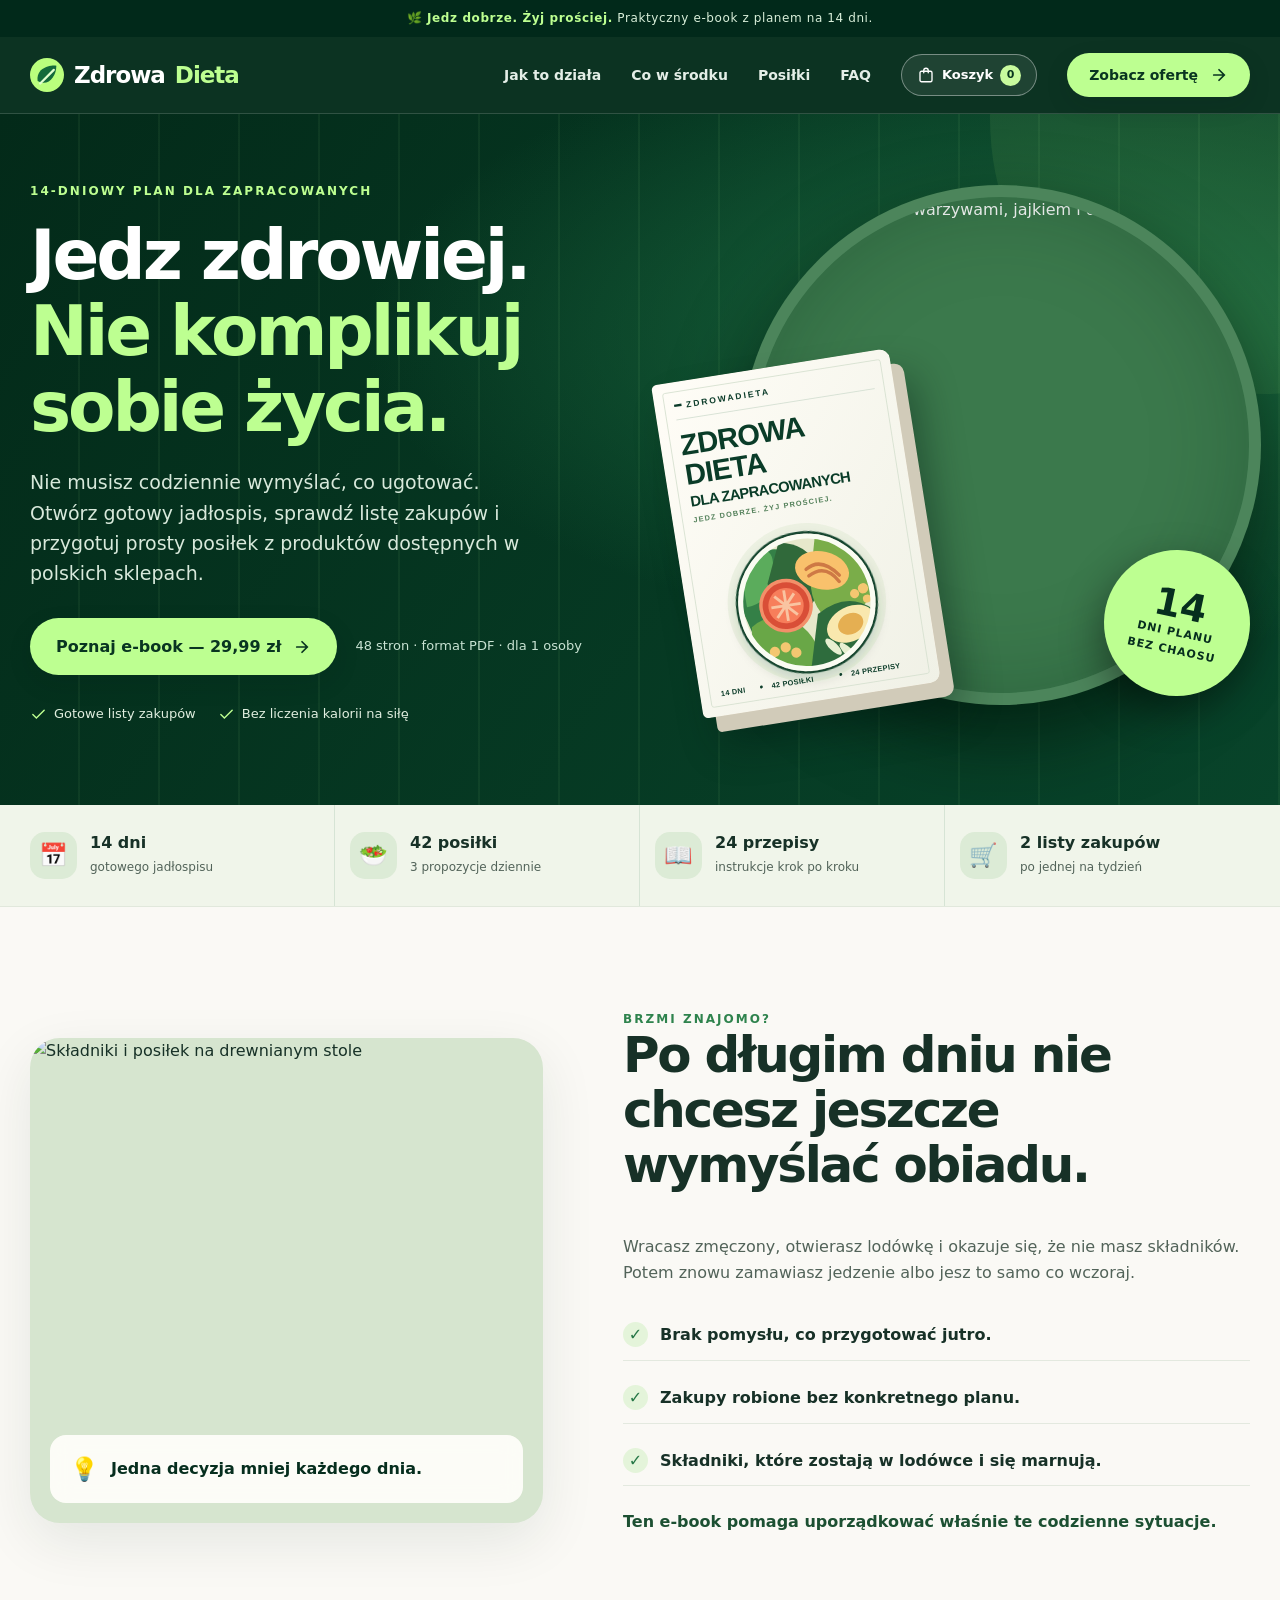
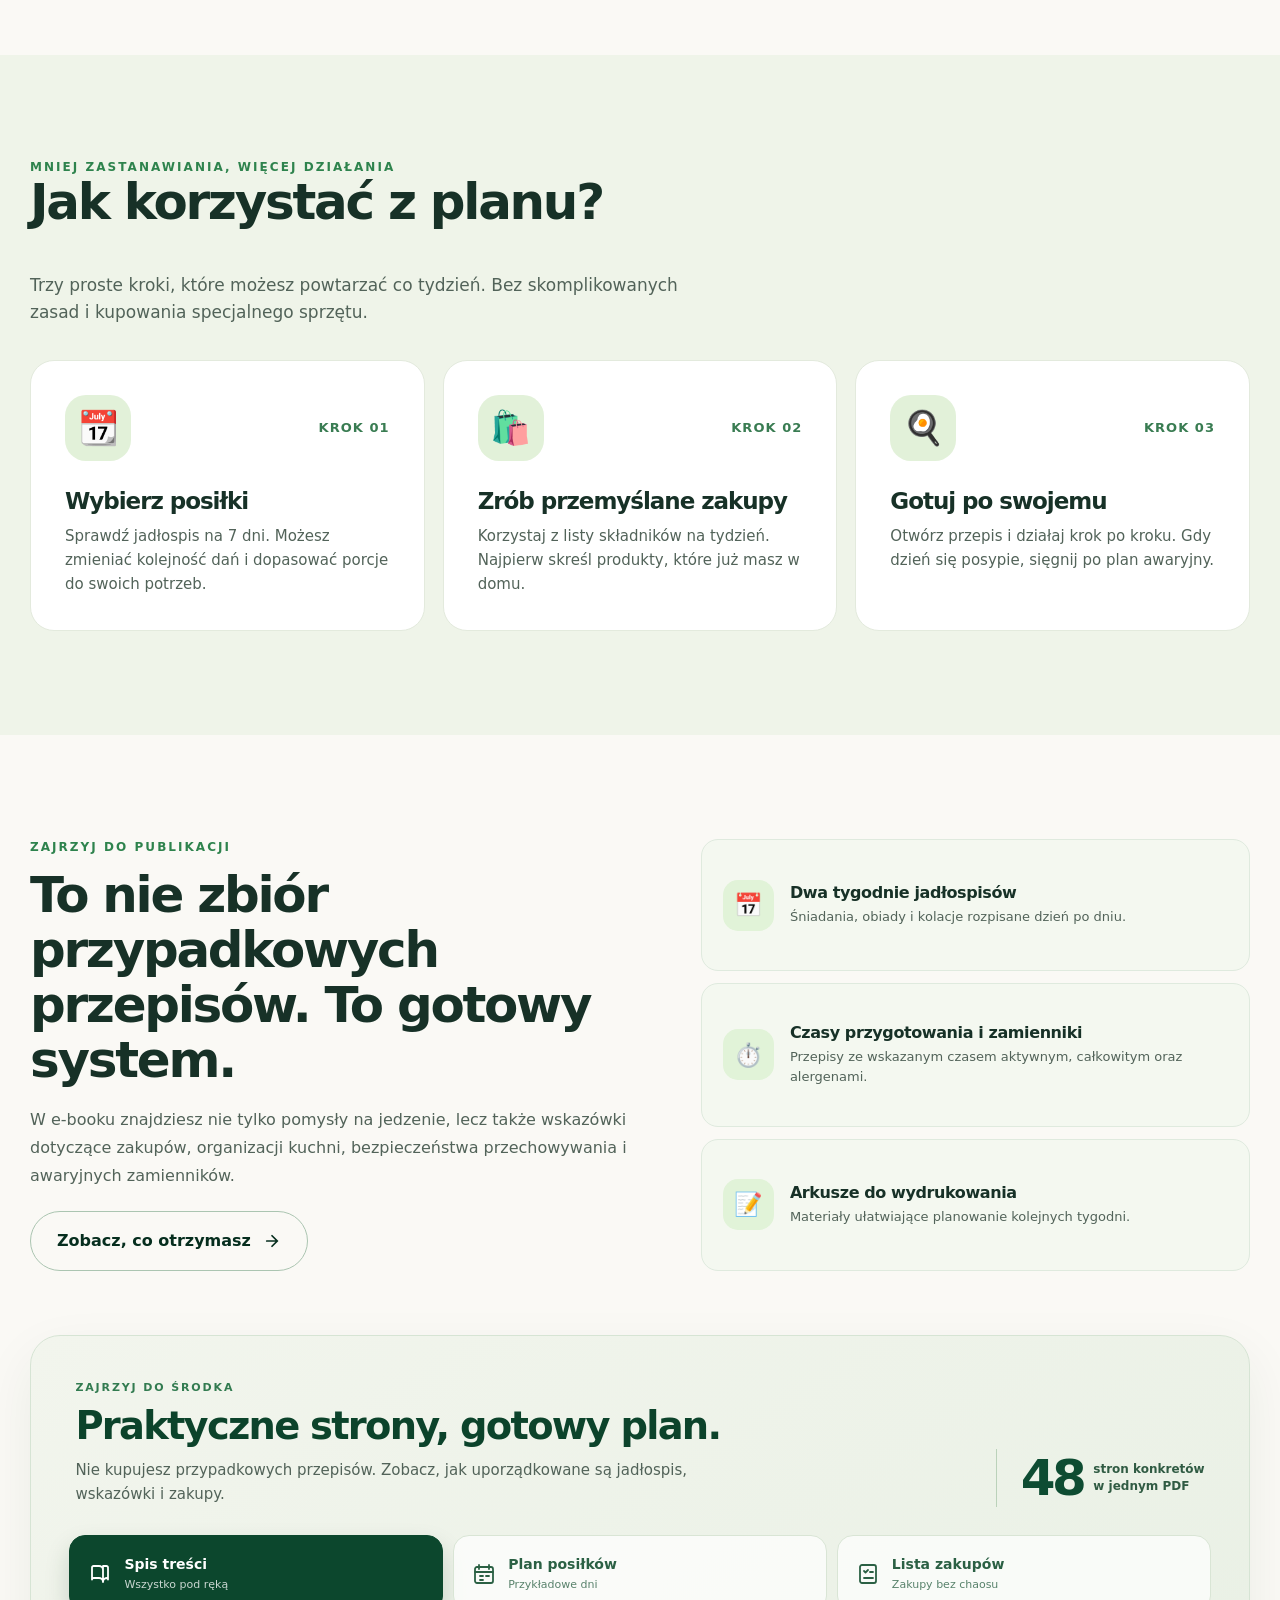
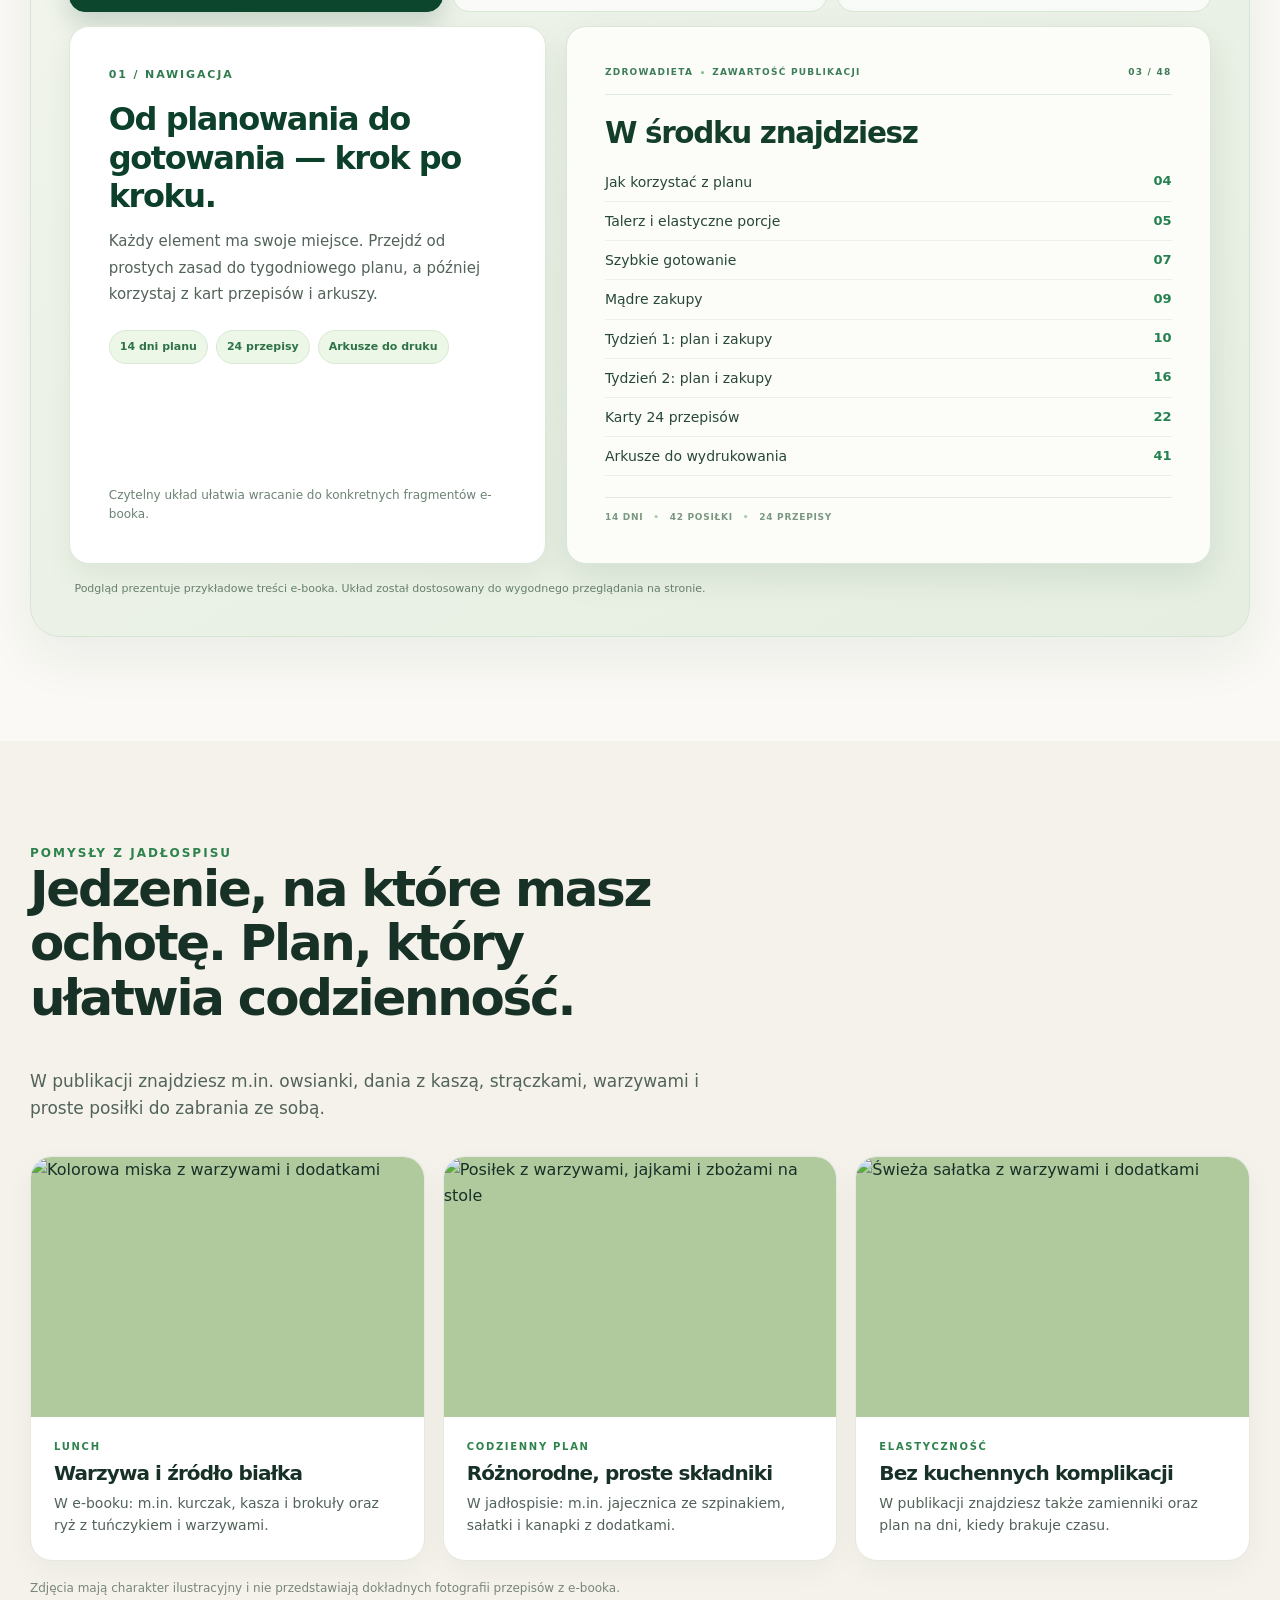
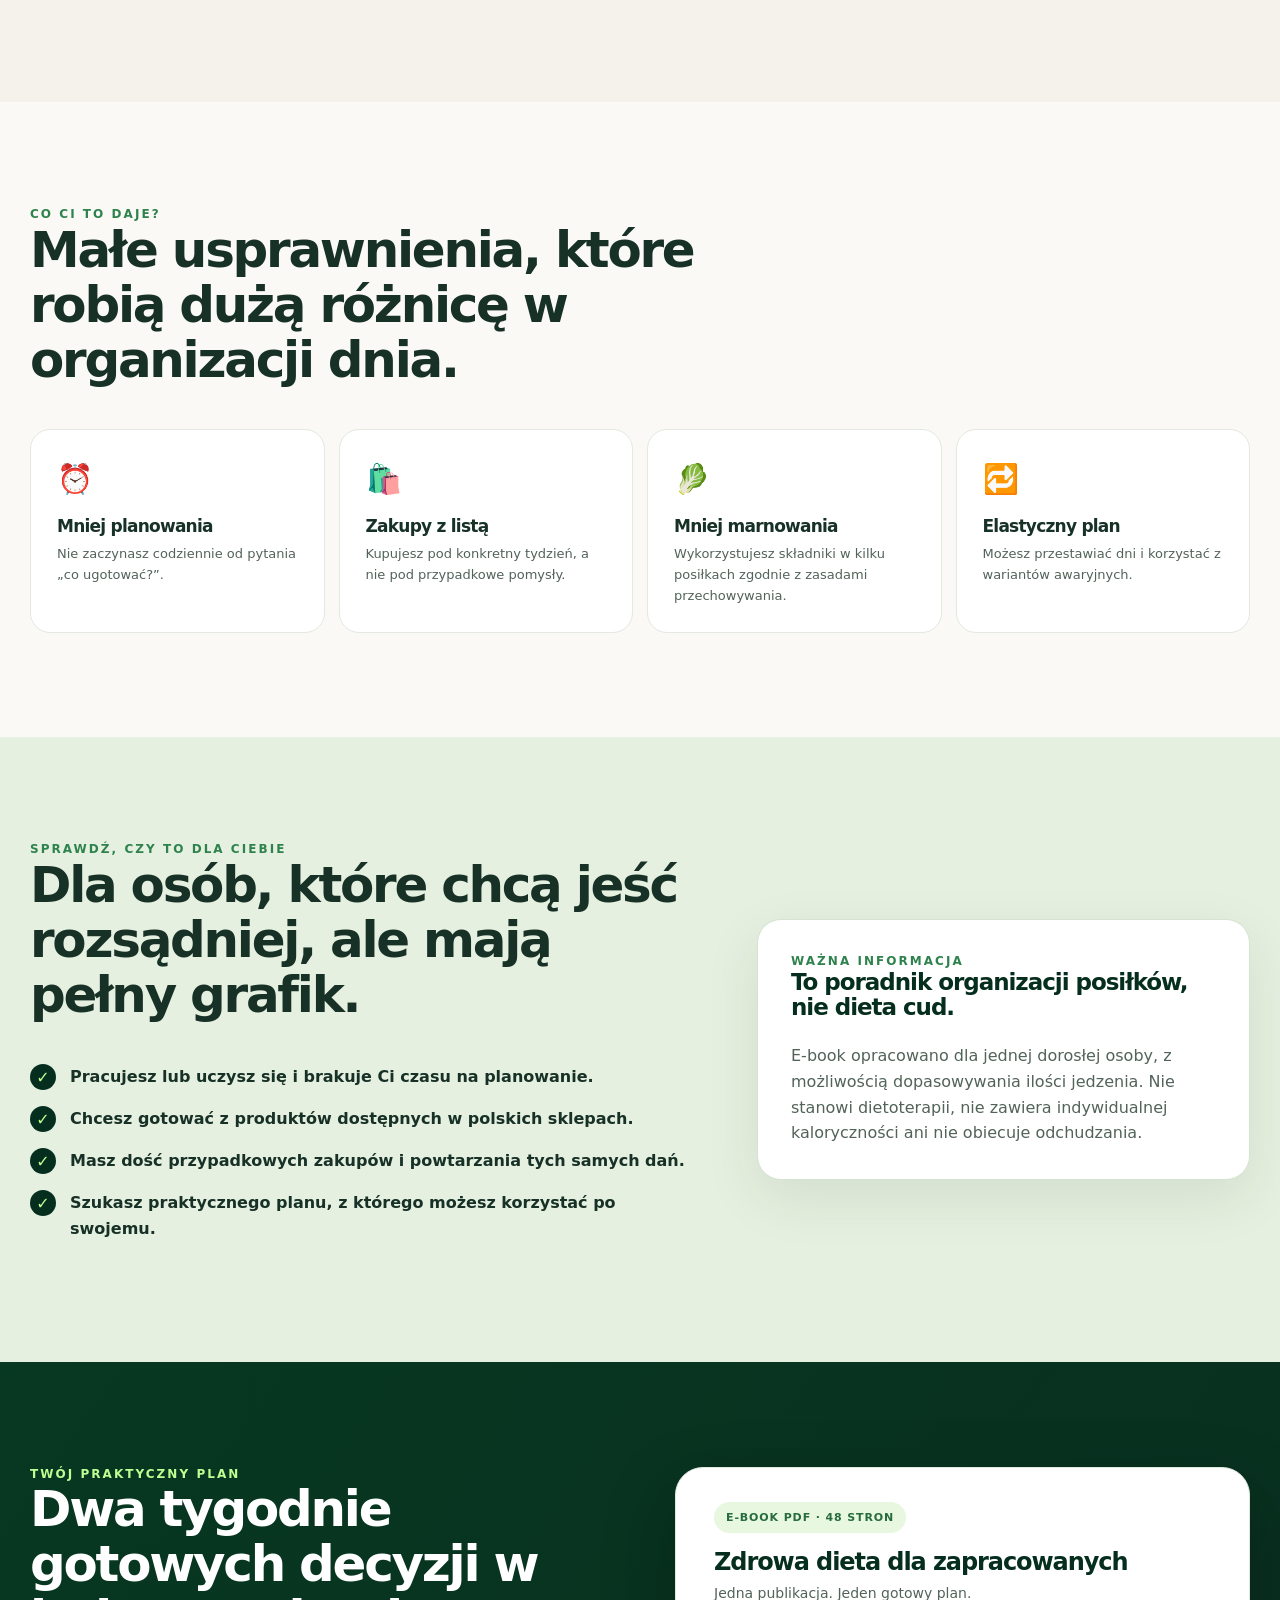
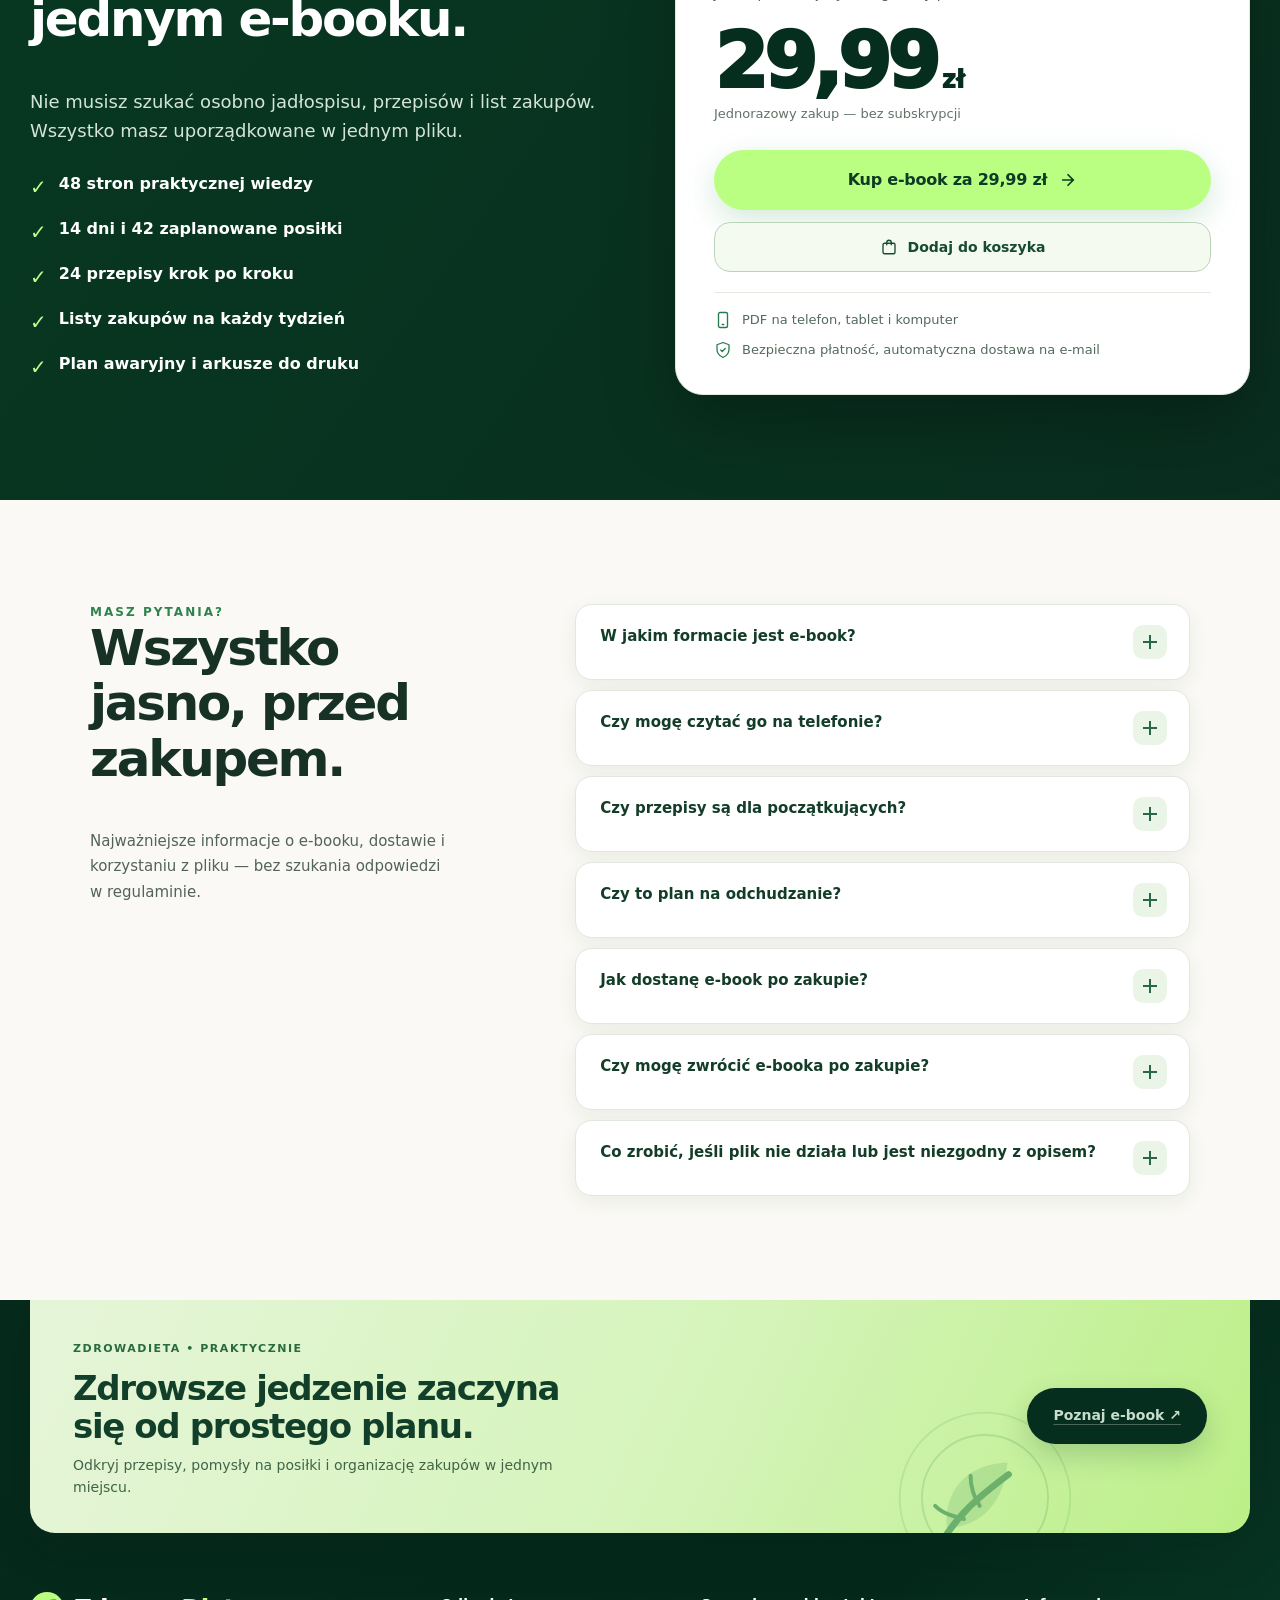
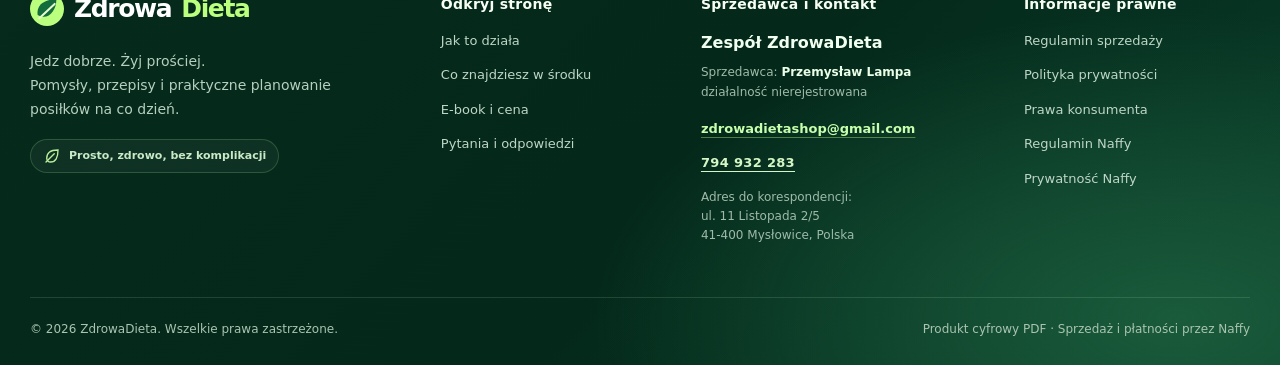
==== index.html @ 37e14263 "Animate mobile sticky offer bar with smooth slide-and-fade and scroll-aware dismissal" ====
<!doctype html>
<html lang="pl">
<head>
<meta charset="utf-8">
<meta name="viewport" content="width=device-width,initial-scale=1">
<meta name="theme-color" content="#062e1e">
<meta name="description" content="Zdrowa dieta dla zapracowanych: gotowy jadłospis na 14 dni, 42 posiłki, 24 przepisy, listy zakupów i arkusze do druku. E-book PDF.">
<meta property="og:type" content="website">
<meta property="og:locale" content="pl_PL">
<meta property="og:title" content="Zdrowa dieta dla zapracowanych — 14 dni bez chaosu">
<meta property="og:description" content="42 posiłki, 24 przepisy i gotowy plan zakupów. Praktyczny e-book dla zapracowanych.">
<meta property="og:url" content="https://zdrowadieta.shop/">
<link rel="canonical" href="https://zdrowadieta.shop/">
<link rel="icon" type="image/svg+xml" href="/favicon.svg">
<link rel="preconnect" href="https://images.unsplash.com" crossorigin>
<title>ZdrowaDieta — 14 dni prostych posiłków | E-book PDF</title>
<style>
:root{--forest:#062e1e;--forest2:#0a472b;--mint:#bdff91;--mint2:#e5f7d9;--paper:#faf9f5;--sand:#f2eee5;--ink:#173127;--body:#526359;--line:#e3e9df;--white:#fff;--shadow:0 18px 56px rgba(6,46,30,.09)}
*{box-sizing:border-box}html{scroll-behavior:smooth;scroll-padding-top:100px}body{margin:0;background:var(--paper);color:var(--ink);font:16px/1.6 system-ui,-apple-system,BlinkMacSystemFont,"Segoe UI",sans-serif;overflow-x:hidden}button,a{font:inherit}a{text-decoration:none;color:inherit}button{cursor:pointer}img{display:block;max-width:100%}svg{display:block}h1,h2,h3,p{margin-top:0}h1,h2,h3{line-height:1.1;letter-spacing:-.045em}p{color:var(--body)}h1{font-size:clamp(48px,5.4vw,82px)}h2{font-size:clamp(34px,3.9vw,54px)}h3{font-size:23px}strong{font-weight:800}.container{width:min(1220px,calc(100% - 56px));margin-inline:auto}.eyebrow{font-size:12px;line-height:1.4;text-transform:uppercase;letter-spacing:.17em;font-weight:850;color:#2e834d}.section{padding:104px 0}.section-head{max-width:700px;margin-bottom:34px}.section-head p{font-size:17px}.btn{display:inline-flex;justify-content:center;align-items:center;gap:12px;border:0;border-radius:100px;padding:16px 26px;min-height:56px;background:var(--mint);color:#093521;font-weight:850;box-shadow:0 9px 24px #031c121f;transition:transform .25s ease,box-shadow .25s ease,background .25s}.btn:hover{transform:translateY(-3px);background:#d0ffab;box-shadow:0 14px 36px #031c1233}.btn svg{width:18px}.btn-dark{background:var(--forest);color:#fff}.btn-dark:hover{background:#13563a}.btn-outline{border:1px solid #abc5b1;background:transparent;color:var(--forest);box-shadow:none}.btn-outline:hover{background:#e9f4e9;box-shadow:none}
:where(button,a,summary):focus-visible{outline:3px solid #69cd3e;outline-offset:4px}.skip{position:fixed;top:-100px;left:16px;background:var(--mint);color:#123;z-index:30;border-radius:10px;padding:12px}.skip:focus{top:12px}
.announcement{background:#01291a;text-align:center;padding:9px 14px;color:#d9efda;font-size:12px;letter-spacing:.05em}.announcement b{color:var(--mint)}
.site-header{position:sticky;top:0;z-index:20;color:#fff;background:rgba(5,45,27,.97);backdrop-filter:blur(15px);border-bottom:1px solid #ffffff26}.nav{min-height:76px;display:flex;align-items:center;justify-content:space-between;gap:25px}.brand{display:inline-flex;align-items:center;gap:10px;font-size:23px;font-weight:900;letter-spacing:-.045em;white-space:nowrap}.brand span{color:var(--mint)}.brand svg{width:34px;height:34px}.nav-links{display:flex;align-items:center;gap:30px}.nav-links>a:not(.btn){font-size:14px;font-weight:700;color:#e4eee7;transition:color .2s}.nav-links>a:not(.btn):hover{color:var(--mint)}.nav-links .btn{min-height:42px;padding:11px 22px;font-size:14px}.hamburger{display:none;align-items:center;gap:8px;border:1px solid #ffffff55;background:#ffffff12;color:white;padding:10px 14px;border-radius:12px;font-weight:750}.hamburger svg{width:17px;height:17px}
.hero{position:relative;background:radial-gradient(ellipse at 85% 32%,#1b6a3f 0,transparent 47%),linear-gradient(125deg,#032a19 0,#08442a 100%);color:white;isolation:isolate;overflow:hidden}.hero:before{content:"";position:absolute;width:550px;height:550px;right:-260px;top:-270px;border-radius:50%;background:#baff7d14}.hero:after{content:"";position:absolute;inset:0;pointer-events:none;opacity:.12;background:repeating-linear-gradient(90deg,transparent,transparent 78px,#a7ee8b 79px,transparent 80px)}.hero-grid{min-height:650px;display:grid;grid-template-columns:1.04fr .96fr;align-items:center;gap:25px;padding:65px 0 76px;position:relative;z-index:1}.hero-copy{max-width:650px}.hero .eyebrow{color:var(--mint)}.hero h1{margin:17px 0 22px;text-wrap:balance}.hero h1 em{font-style:normal;color:var(--mint)}.hero-copy>p{font-size:19px;color:#d8e9db;max-width:500px}.hero-cta{display:flex;flex-wrap:wrap;align-items:center;gap:18px;margin:29px 0}.micro{font-size:13px;color:#c9e3d3}.hero-trust{display:flex;flex-wrap:wrap;gap:12px 22px;margin-top:22px;color:#e0eedf;font-size:13px}.hero-trust span{display:inline-flex;gap:7px;align-items:center}.hero-trust svg{width:17px;height:17px;stroke:var(--mint)}
.hero-art{position:relative;min-height:550px;display:flex;align-items:center;justify-content:center}.meal-photo{position:absolute;width:91%;max-width:520px;aspect-ratio:1/1;border-radius:50%;overflow:hidden;right:-2%;top:1%;box-shadow:0 32px 75px #0014089c;border:12px solid #ffffff16;background:#3b794c}.meal-photo img{width:100%;height:100%;object-fit:cover;object-position:center}.meal-photo:after{content:"";position:absolute;inset:0;border-radius:50%;box-shadow:inset 0 0 90px #07261940;pointer-events:none}.book-mockup{position:absolute;bottom:5%;left:0;width:240px;aspect-ratio:.72;transform:rotate(-9deg);background:#f8f4e9;border:1px solid #fefefc;border-radius:5px 10px 10px 5px;box-shadow:12px 16px 0 #d1cbb9,18px 30px 40px #001a1270;color:var(--forest);padding:17px 15px;display:flex;flex-direction:column;gap:9px;z-index:2;transition:transform .5s}.book-mockup:hover{transform:rotate(-4deg) translateY(-9px)}.book-mockup .edition{font-size:8px;font-weight:900;letter-spacing:.12em}.book-mockup .book-title{font-size:24px;font-weight:950;line-height:.96;letter-spacing:-.03em}.book-mockup .book-sub{font-size:9px;letter-spacing:.07em;font-weight:850}.book-cover-photo{flex:1;min-height:140px;overflow:hidden;border-radius:5px}.book-cover-photo img{width:100%;height:100%;object-fit:cover}.book-band{background:var(--forest);color:#fff;font-weight:800;font-size:9px;text-align:center;padding:8px 4px;border-radius:2px}.floating-stamp{position:absolute;right:0;bottom:6%;background:var(--mint);color:var(--forest);border-radius:50%;width:146px;height:146px;display:flex;flex-direction:column;align-items:center;justify-content:center;transform:rotate(12deg);box-shadow:0 15px 40px #0006;z-index:3}.floating-stamp strong{font-size:38px;line-height:1}.floating-stamp small{font-size:11px;letter-spacing:.09em;font-weight:900}
.proof-strip{background:#f0f5ea;border-bottom:1px solid #e1e8dc}.proof-row{display:grid;grid-template-columns:repeat(4,1fr);gap:0}.proof-item{display:flex;align-items:center;gap:13px;padding:27px 15px;border-right:1px solid #d6e4d5}.proof-item:first-child{padding-left:0}.proof-item:last-child{border-right:0}.proof-icon{display:grid;place-items:center;background:#dcebd6;border-radius:15px;min-width:47px;height:47px;font-size:23px}.proof-item b{display:block;font-size:16px;line-height:1.25}.proof-item small{font-size:12px;color:var(--body)}
.problem-grid{display:grid;grid-template-columns:.9fr 1.1fr;gap:80px;align-items:center}.problem-photo{position:relative;min-height:485px;border-radius:30px;overflow:hidden;box-shadow:var(--shadow);background:#d6e5cf}.problem-photo img{width:100%;height:100%;position:absolute;inset:0;object-fit:cover}.photo-label{position:absolute;bottom:20px;left:20px;right:20px;background:#fffefaed;backdrop-filter:blur(10px);padding:16px 20px;border-radius:16px;color:var(--forest);display:flex;align-items:center;gap:12px;font-weight:800}.photo-label span{font-size:23px}.problem-list{display:grid;gap:12px;margin-top:25px}.problem-list>div{display:flex;gap:12px;align-items:flex-start;padding:12px 0;font-weight:700;border-bottom:1px solid var(--line)}.problem-list i{display:grid;place-items:center;font-style:normal;width:25px;height:25px;flex:none;background:#e4f4da;color:#257646;border-radius:50%}
.steps-section{background:#eff4e9}.step-grid{display:grid;grid-template-columns:repeat(3,1fr);gap:18px}.step{border-radius:24px;background:#fff;padding:34px;border:1px solid #e3eadd;transition:transform .25s,box-shadow .25s}.step:hover{transform:translateY(-5px);box-shadow:var(--shadow)}.step-top{display:flex;justify-content:space-between;align-items:center;margin-bottom:28px}.step-icon{font-size:33px;width:66px;height:66px;display:grid;place-items:center;background:#e2f1d9;border-radius:21px}.step-num{color:#397c52;font-size:13px;font-weight:850;letter-spacing:.08em}.step h3{margin-bottom:10px}.step p{font-size:15px;margin:0}
.inside-layout{display:grid;grid-template-columns:1fr 1.05fr;gap:55px;align-items:center}.mini-features{display:grid;gap:18px;margin:30px 0}.mini-feature{display:flex;gap:15px}.mini-ico{flex:none;width:50px;height:50px;border-radius:15px;background:#e1f0da;display:grid;place-items:center;font-size:23px}.mini-feature h3{font-size:18px;margin:0 0 4px}.mini-feature p{margin:0;font-size:14px}.doc-preview{background:#e5eadd;border-radius:30px;padding:24px;box-shadow:var(--shadow)}.tabs{display:flex;flex-wrap:wrap;gap:6px;margin-bottom:16px}.tab{background:transparent;border:0;border-radius:100px;padding:10px 14px;font-size:13px;font-weight:800;color:#526653}.tab[aria-selected=true]{background:var(--forest);color:white}.page-sheet{background:white;min-height:430px;padding:34px 36px;box-shadow:2px 8px 24px #0a2b1a13;border-radius:4px;position:relative}.page-sheet:after{content:"ZDROWA DIETA DLA ZAPRACOWANYCH • PORADNIK PDF";position:absolute;bottom:15px;left:35px;font-size:9px;color:#99a99c;letter-spacing:.05em}.sheet-kicker{font-size:10px;color:#31744d;font-weight:900;letter-spacing:.16em;margin:0 0 10px}.page-sheet h3{font-size:27px;margin-bottom:18px;color:#11442b}.sheet-toc{display:grid;gap:0;padding:0;margin:0;list-style:none}.sheet-toc li{border-bottom:1px solid #eff2eb;padding:10px 0;font-size:13px;display:flex;gap:15px}.sheet-toc b{color:#2d8150;min-width:23px}.sheet-table{border-collapse:collapse;width:100%;font-size:12px}.sheet-table td,.sheet-table th{border-bottom:1px solid #dfe9de;padding:9px 7px;text-align:left;vertical-align:top}.sheet-table th{background:var(--forest);color:#fff}.sheet-check{list-style:none;margin:0;padding:0;columns:2;column-gap:22px}.sheet-check li{font-size:13px;margin-bottom:11px;break-inside:avoid}.sheet-check li:before{content:"□";color:#3c8d54;font-weight:900;margin-right:8px}.page-sheet[hidden]{display:none}.preview-note{margin:13px 5px 0;font-size:12px;color:#68806d}
.food-section{background:#f4f2eb}.food-grid{display:grid;grid-template-columns:repeat(3,1fr);gap:18px}.food-card{border-radius:22px;overflow:hidden;background:#fff;border:1px solid #e7e8df;box-shadow:0 10px 30px #153d1b0a}.food-pic{height:260px;overflow:hidden;background:#b0ca9e}.food-pic img{width:100%;height:100%;object-fit:cover;transition:transform .6s}.food-card:hover .food-pic img{transform:scale(1.07)}.food-content{padding:23px}.food-content .eyebrow{font-size:10px}.food-content h3{font-size:20px;margin:8px 0}.food-content p{font-size:14px;margin:0}.image-disclaimer{font-size:12px;margin:18px 0 0;color:#79867b}
.benefits-grid{display:grid;grid-template-columns:repeat(4,1fr);gap:14px}.benefit{padding:26px;border:1px solid var(--line);border-radius:20px;background:#fff}.benefit i{font-style:normal;font-size:29px}.benefit h3{font-size:17px;margin:15px 0 8px}.benefit p{font-size:13px;margin:0}
.audience{background:#e6f0e0}.audience-layout{display:grid;grid-template-columns:1.15fr .85fr;gap:60px;align-items:center}.audience-list{padding:0;list-style:none;display:grid;gap:16px}.audience-list li{display:flex;gap:14px;font-weight:720}.audience-list li:before{content:"✓";display:grid;place-items:center;background:var(--forest);color:var(--mint);border-radius:50%;width:26px;height:26px;flex:none}.honest-note{background:#fff;border-radius:24px;padding:33px;box-shadow:var(--shadow);border:1px solid #d5e4d0}.honest-note h3{color:var(--forest)}.honest-note p{margin-bottom:0}
.offer-section{background:linear-gradient(125deg,#073821,#092e1f);color:white}.offer-layout{display:grid;grid-template-columns:1fr 1fr;gap:70px;align-items:center}.offer-copy .eyebrow{color:var(--mint)}.offer-copy p{color:#d4e5d8;font-size:18px}.offer-copy ul{padding:0;list-style:none;margin:25px 0 0}.offer-copy li{display:flex;gap:12px;margin:13px 0;font-weight:650}.offer-copy li:before{content:"✓";color:var(--mint);font-size:20px;font-weight:900}.offer-card{background:#fff;border-radius:28px;color:var(--forest);padding:34px 38px;box-shadow:0 26px 70px #0005;position:relative}.offer-label{display:inline-block;font-size:11px;text-transform:uppercase;background:#e8f7df;padding:7px 12px;border-radius:40px;letter-spacing:.08em;font-weight:900;color:#276b3e}.offer-card h3{font-size:24px;margin:16px 0 6px}.offer-card p{font-size:14px}.price{font-size:clamp(62px,6vw,85px);line-height:1;font-weight:950;letter-spacing:-.075em;color:var(--forest);margin:20px 0 3px}.price small{font-size:24px;letter-spacing:0;margin-left:6px}.price-sub{font-size:13px;color:#617367;margin-bottom:25px}.offer-card .btn{width:100%;font-size:17px}.offer-foot{border-top:1px solid var(--line);margin-top:24px;padding-top:18px;font-size:12px;color:#617367}.checkout-warning{margin:13px 0 0;padding:12px 14px;background:#fff7df;border:1px solid #edcf82;border-radius:13px;font-size:12px;color:#715b20}.faq-wrap{max-width:900px;margin-inline:auto}.faq-list{display:grid;gap:12px}.faq-list details{border:1px solid #e1e8db;background:#fff;border-radius:15px;padding:21px 23px}.faq-list details[open]{border-color:#9ac889;box-shadow:0 8px 25px #0b3d1710}.faq-list summary{cursor:pointer;font-weight:820;list-style:none;padding-right:33px;position:relative}.faq-list summary::-webkit-details-marker{display:none}.faq-list summary:after{content:"+";position:absolute;right:0;top:-5px;font-size:28px;font-weight:450;color:#247443}.faq-list details[open] summary:after{content:"−"}.faq-list p{margin:14px 0 0;font-size:15px}
.footer{background:#052619;color:#d4e7d8;padding:65px 0 27px}.footer-grid{display:grid;grid-template-columns:2fr 1fr 1fr;gap:45px}.footer .brand{font-size:22px}.footer p{color:#bfd4c5;font-size:14px;margin-top:17px}.footer h3{font-size:14px;letter-spacing:0;color:#fff;margin-bottom:16px}.footer a:not(.brand){font-size:14px;display:block;color:#c5ddca;margin:8px 0;text-decoration:underline;text-decoration-color:#ffffff45;text-underline-offset:4px}.footer small{font-size:12px;color:#a0b9aa}.footer-bottom{border-top:1px solid #ffffff22;margin-top:44px;padding-top:22px}
.mobile-buy{display:none}.toast{position:fixed;bottom:20px;left:50%;transform:translateX(-50%);max-width:calc(100% - 28px);min-width:min(480px,calc(100% - 28px));background:white;border:2px solid #639b55;padding:19px 50px 19px 22px;color:var(--forest);border-radius:18px;box-shadow:0 18px 80px #0005;z-index:80;display:none;font-size:14px}.toast.show{display:block}.toast button{position:absolute;right:12px;top:12px;border:0;background:#e7f2df;border-radius:8px;padding:7px 10px;font-weight:800}
@media(prefers-reduced-motion:no-preference){.motion .reveal{opacity:0;transform:translateY(25px);transition:opacity .7s ease,transform .7s cubic-bezier(.22,1,.36,1)}.motion .reveal.visible{opacity:1;transform:none}}
@media(max-width:1060px){.nav-links{gap:18px}.hero-art{min-height:480px}.meal-photo{width:98%;right:-4%}.book-mockup{width:205px}.floating-stamp{width:115px;height:115px}.floating-stamp strong{font-size:31px}.problem-grid,.inside-layout,.audience-layout,.offer-layout{gap:35px}.food-pic{height:230px}}
@media(max-width:800px){.container{width:min(100% - 36px,650px)}.announcement{font-size:11px}.nav{min-height:66px}.brand{font-size:20px}.hamburger{display:inline-flex}.nav-links{display:none;position:absolute;left:18px;right:18px;top:calc(100% + 1px);flex-direction:column;align-items:stretch;gap:4px;background:#052f1d;padding:15px;border:1px solid #ffffff2a;border-radius:0 0 20px 20px;box-shadow:0 22px 35px #0005}.nav-links.open{display:flex}.nav-links>a:not(.btn){padding:11px 13px}.nav-links .btn{width:100%}.section{padding:70px 0}.hero-grid,.problem-grid,.inside-layout,.audience-layout,.offer-layout{grid-template-columns:1fr}.hero-grid{padding:54px 0 60px}.hero-art{min-height:470px}.meal-photo{width:75%;right:7%}.book-mockup{left:8%;bottom:2%}.floating-stamp{right:7%;bottom:7%}.proof-row{grid-template-columns:repeat(2,1fr)}.proof-item:nth-child(2){border-right:0}.proof-item:nth-child(-n+2){border-bottom:1px solid #d6e4d5}.step-grid{grid-template-columns:1fr}.food-grid{grid-template-columns:repeat(2,1fr)}.food-grid .food-card:last-child{grid-column:1/-1}.benefits-grid{grid-template-columns:repeat(2,1fr)}.problem-photo{min-height:400px;order:2}.problem-grid .problem-copy{order:1}.footer-grid{grid-template-columns:1fr 1fr}.footer-about{grid-column:1/-1}.mobile-buy{position:fixed;left:12px;right:12px;bottom:calc(12px + env(safe-area-inset-bottom,0px));z-index:30;align-items:center;justify-content:space-between;background:#07341f;color:#fff;padding:11px 12px 11px 16px;border:1px solid #baff7d77;border-radius:18px;box-shadow:0 8px 40px #0007;gap:10px}.mobile-buy.show{display:flex}.mobile-buy b{display:block;font-size:13px;line-height:1.2}.mobile-buy small{font-size:11px;color:#b9d8c3;display:block}.mobile-buy .btn{font-size:12px;min-height:40px;padding:10px 14px;white-space:nowrap}}
@media(max-width:560px){h1{font-size:clamp(42px,11vw,59px)}h2{font-size:clamp(32px,9vw,43px)}.hero-copy>p{font-size:17px}.hero-cta .btn{width:100%}.hero-art{min-height:390px}.meal-photo{width:90%;right:0}.book-mockup{width:170px;bottom:0;left:0;padding:11px}.book-mockup .book-title{font-size:17px}.book-cover-photo{min-height:100px}.book-band{font-size:7px}.floating-stamp{width:95px;height:95px;right:0;bottom:6%}.floating-stamp strong{font-size:25px}.floating-stamp small{font-size:8px}.proof-row{gap:0}.proof-item{gap:8px;padding:16px 6px}.proof-icon{min-width:36px;height:36px;font-size:19px}.proof-item b{font-size:12px}.proof-item small{font-size:10px}.problem-photo{min-height:340px}.food-grid{grid-template-columns:1fr}.food-grid .food-card:last-child{grid-column:auto}.food-pic{height:250px}.benefits-grid{grid-template-columns:1fr 1fr;gap:9px}.benefit{padding:18px}.benefit h3{font-size:15px}.benefit p{font-size:12px}.step{padding:25px}.doc-preview{padding:10px}.tabs{gap:1px}.tab{padding:9px;font-size:11px}.page-sheet{padding:23px 18px;min-height:405px}.page-sheet:after{left:18px;font-size:7px}.page-sheet h3{font-size:21px}.sheet-toc li,.sheet-table,.sheet-check li{font-size:11px}.sheet-check{columns:1}.offer-card{padding:27px 23px}.footer-grid{grid-template-columns:1fr}.footer-about{grid-column:auto}}
@media(prefers-reduced-motion:reduce){html{scroll-behavior:auto}*,*:before,*:after{animation:none!important;transition:none!important}}

/* Koszyk ZdrowaDieta — jasny, kompaktowy i czytelny */
.cart-trigger{position:relative;display:inline-flex;align-items:center;justify-content:center;gap:8px;border:1px solid #ffffff66;background:#ffffff14;color:#fff;border-radius:100px;padding:9px 15px;min-height:42px;font-weight:800;font-size:13px;white-space:nowrap;transition:background .2s}
.cart-trigger:hover{background:#ffffff27}
.cart-count{border-radius:99px;min-width:21px;height:21px;padding:0 5px;background:#c8fb9e;color:#08361e;display:inline-grid;place-items:center;font-size:11px}
.cart-layer[hidden],.cart-filled[hidden],.cart-empty[hidden],.cart-summary[hidden]{display:none!important}
.cart-layer{position:fixed;inset:0;z-index:100;display:flex;justify-content:flex-end}
.cart-backdrop{position:absolute;inset:0;border:0;background:#02180cc2;cursor:pointer;backdrop-filter:blur(3px)}
.cart-panel{position:relative;display:flex;flex-direction:column;max-width:100%;width:min(510px,100%);height:100%;background:#f8faf5;color:#173827;box-shadow:-24px 0 80px #00180e80;overflow-y:auto}
.cart-heading{display:flex;justify-content:space-between;align-items:center;gap:15px;padding:31px 30px 24px;background:linear-gradient(140deg,#fffef9,#f1f7ed);border-bottom:1px solid #dde9d9}
.cart-heading .eyebrow{margin-bottom:5px}
.cart-heading h2{font-size:34px;letter-spacing:-.05em;margin:0;line-height:1.1}
.cart-close{display:grid;place-items:center;flex:none;border:1px solid #dfecdb;border-radius:50%;width:43px;height:43px;background:#e7f2e2;color:#143b25;font-weight:700;font-size:25px;line-height:1;transition:transform .2s,background .2s}
.cart-close:hover{background:#d5eec8;transform:rotate(90deg)}
.cart-stepper{display:flex;align-items:center;gap:12px;padding:19px 30px 9px;font-size:12px;font-weight:800;color:#79907a}
.cart-stepper strong{color:#185135;display:flex;align-items:center;gap:7px;white-space:nowrap}
.cart-stepper strong:before{content:"✓";width:21px;height:21px;display:grid;place-items:center;border-radius:50%;background:#1f7046;color:#fff;font-size:12px}
.cart-stepper .cart-step-line{height:1px;background:#bfd3bc;flex:1;min-width:16px}
.cart-stepper span:last-child{white-space:nowrap}
.cart-items{flex:1;padding:18px 30px 26px}
.cart-product{display:grid;grid-template-columns:114px minmax(0,1fr);gap:18px;align-items:center;padding:15px;border:1px solid #e1ebdc;border-radius:20px;background:#fff;box-shadow:0 10px 29px #092d1910}
.cart-thumb{width:114px;aspect-ratio:420/590;height:auto;overflow:hidden;border-radius:12px;background:#f4f0e6;box-shadow:0 8px 15px #143e2520;border:1px solid #e1e7dd}
.cart-thumb img{display:block;width:100%;height:100%;object-fit:cover}
.cart-product-info{min-width:0}
.cart-label{display:inline-flex;align-items:center;font-size:10px;font-weight:900;letter-spacing:.08em;text-transform:uppercase;padding:5px 9px;border-radius:99px;background:#e4f4dd;color:#28653e;margin-bottom:10px}
.cart-product h3{font-size:18px;line-height:1.18;letter-spacing:-.025em;margin:0 0 8px}
.cart-product p{font-size:12px;color:#637568;line-height:1.45;margin:0 0 13px}
.cart-price-row{display:flex;align-items:center;gap:9px 14px;justify-content:space-between;flex-wrap:wrap}
.cart-price-row b{font-size:22px;line-height:1.1;letter-spacing:-.025em;white-space:nowrap}
.cart-remove{display:inline-flex;align-items:center;gap:4px;padding:7px 0;border:0;background:none;color:#6a7f70;text-decoration:underline;text-underline-offset:3px;font-size:12px;white-space:nowrap}
.cart-remove:hover{color:#8c3c39}
.cart-includes{padding:19px 7px 6px}
.cart-includes h3{font-size:14px;letter-spacing:0;margin:0 0 12px}
.cart-includes ul{list-style:none;margin:0;padding:0;display:grid;gap:10px}
.cart-includes li{display:flex;gap:10px;align-items:center;font-size:13px;color:#516c57}
.cart-includes li:before{content:"✓";display:grid;place-items:center;flex:none;width:19px;height:19px;border-radius:50%;background:#e2f2d9;color:#287948;font-weight:900}
.cart-empty{padding:38px 14px;text-align:center}
.cart-empty .empty-symbol{font-size:46px;margin-bottom:12px}
.cart-empty h3{font-size:21px}
.cart-empty p{font-size:14px}
.cart-summary{position:sticky;bottom:0;margin-top:auto;background:#fff;padding:23px 30px calc(26px + env(safe-area-inset-bottom,0px));border-top:1px solid #e1eade;box-shadow:0 -12px 34px #0b38120c}
.cart-summary-heading{font-size:13px;font-weight:900;color:#66816c;letter-spacing:.12em;text-transform:uppercase;margin-bottom:15px}
.cart-summary-line{display:flex;align-items:center;justify-content:space-between;gap:12px;color:#617467;font-size:13px;padding-bottom:16px;border-bottom:1px solid #e8efe4}
.cart-summary-line span:last-child{white-space:nowrap}
.cart-total{display:flex;justify-content:space-between;gap:15px;align-items:center;font-size:16px;font-weight:850;margin:14px 0 19px}
.cart-total strong{font-size:32px;letter-spacing:-.04em}
.cart-pay{width:100%;text-align:center;box-shadow:0 10px 24px #67b83b36}
.cart-meta{font-size:12px;color:#667e6c;line-height:1.55;margin:15px 0 0;text-align:center}
.cart-digital-note{font-size:12px;color:#3b7650;text-align:center;margin:13px 0 0;font-weight:750}
.cart-choice{display:flex;gap:10px;flex-wrap:wrap;margin-top:12px}
.cart-secondary{display:inline-flex;align-items:center;justify-content:center;background:#fff;border:1px solid #739a73;color:#17502e;border-radius:100px;padding:13px 20px;min-height:56px;font-size:15px;font-weight:800;cursor:pointer}
.cart-secondary:hover{background:#f0f8e9}
.book-mockup-image{padding:0;background:#f8f4e9;border:0;aspect-ratio:420/590;overflow:hidden}
.book-mockup-image img{display:block;width:100%;height:100%;object-fit:cover;border-radius:5px 10px 10px 5px}
body.cart-open{overflow:hidden}
@media(max-width:800px){.nav-links .cart-trigger{width:100%}.cart-heading{padding:25px 20px 21px}.cart-items{padding:18px 20px 20px}.cart-summary{padding:19px 20px calc(20px + env(safe-area-inset-bottom,0px))}.cart-stepper{padding:17px 20px 8px}}
@media(max-width:410px){.cart-panel{width:100%}.cart-product{grid-template-columns:93px minmax(0,1fr);gap:12px;padding:12px}.cart-thumb{width:93px}.cart-product h3{font-size:16px}.cart-product p{font-size:11px}.cart-price-row b{font-size:20px}.cart-remove{font-size:11px}.cart-stepper{font-size:11px;gap:7px}.cart-heading h2{font-size:30px}}
@media(prefers-reduced-motion:reduce){.cart-close{transition:none}}

/* Nowa stopka: czytelna na komputerze i telefonie */
.footer{background:radial-gradient(ellipse at 92% 93%,#1a5b3b 0,transparent 35%),linear-gradient(132deg,#062a1b,#04291b 60%,#093b28);padding:0 0 25px;color:#eff8ee;overflow:hidden}
.footer>.container{position:relative}
.footer-feature{position:relative;display:flex;align-items:center;justify-content:space-between;gap:24px;min-height:190px;padding:34px 43px;margin:0 0 56px;transform:translateY(0);background:linear-gradient(115deg,#e6f5d9 0%,#d5f4bb 54%,#bcef87 100%);border-radius:0 0 25px 25px;color:#103a25;overflow:hidden;box-shadow:0 19px 47px #001a101f}
.footer-feature-copy{position:relative;z-index:2;max-width:660px}
.footer-feature-tag{display:inline-block;font-size:11px;letter-spacing:.14em;font-weight:900;color:#286b3f;margin-bottom:11px}
.footer-feature h2{margin:0 0 9px;font-size:clamp(24px,3vw,34px);max-width:650px;line-height:1.12;letter-spacing:-.04em;color:#123f29;text-wrap:balance}
.footer-feature p{margin:0;max-width:490px;color:#416447;font-size:14px}
.footer-feature-btn{position:relative;z-index:2;flex:none;white-space:nowrap;box-shadow:0 12px 28px #05401e30}
.footer-feature-art{position:absolute;width:210px;height:210px;right:160px;bottom:-70px;color:#2b8249;opacity:.58;pointer-events:none}
.footer-feature-art svg{width:100%;height:100%}
.footer-grid-new{display:grid;grid-template-columns:1.5fr .9fr 1.15fr .9fr;gap:30px 34px;align-items:start;margin-bottom:52px}
.footer .brand.footer-brand{font-size:25px;color:#fff;letter-spacing:-.055em}
.footer-brand svg{flex:none}
.footer-brand span{color:#baff7d}
.footer-about p{max-width:315px;color:#b6d0bf;font-size:14px;line-height:1.7;margin:17px 0}
.footer-trust{display:inline-flex;gap:8px;align-items:center;border:1px solid #9dd89039;background:#ffffff0a;color:#c8eac6;border-radius:99px;padding:7px 12px;font-size:11px;font-weight:750}
.footer .footer-column h3{color:#f7fff3;font-size:14px;letter-spacing:.02em;margin:8px 0 19px;font-weight:850}
.footer .footer-column a{display:block;width:fit-content;max-width:100%;font-size:13px;color:#bed6c6;text-decoration:none;line-height:1.5;margin:0 0 15px;transition:color .2s,transform .2s;overflow-wrap:anywhere}
.footer .footer-column a:hover{color:#baff7d;transform:translateX(3px)}
.footer .footer-column .footer-email{color:#c7ffad;font-weight:750;text-decoration:underline;text-decoration-color:#baff7d66;text-underline-offset:4px}
.footer .footer-column .footer-team{font-weight:800;color:#f1fff0;font-size:16px;margin:0 0 8px;line-height:1.5}
.footer .footer-column .footer-contact-note{font-size:12px;color:#9fbaa9;margin:12px 0 0;line-height:1.6}
.footer-bottom-new{display:flex;justify-content:space-between;flex-wrap:wrap;gap:12px 32px;padding:22px 0 2px;margin:0;border-top:1px solid #c0ebc426}
.footer-bottom-new small{font-size:12px;color:#a9c4b1;line-height:1.5}
@media(max-width:1050px){.footer-grid-new{grid-template-columns:1.3fr 1fr;gap:34px}.footer-feature{gap:25px}.footer-feature-art{right:70px}}
@media(max-width:800px){.footer-feature{padding:30px 27px;min-height:0;gap:18px;margin-bottom:46px}.footer-feature-art{right:2px;bottom:-68px;opacity:.28}.footer-grid-new{grid-template-columns:repeat(2,minmax(0,1fr));gap:32px}.footer .footer-column h3{margin-top:0}}
@media(max-width:560px){.footer-feature{display:block;padding:30px 23px 25px;border-radius:0 0 21px 21px;margin-bottom:42px}.footer-feature h2{font-size:27px;max-width:300px}.footer-feature p{font-size:13px}.footer-feature-btn{margin-top:22px;min-height:48px;padding:12px 20px;font-size:14px}.footer-feature-art{right:-50px;bottom:-75px;opacity:.26}.footer-grid-new{grid-template-columns:1fr 1fr;gap:31px 18px;margin-bottom:38px}.footer-about{grid-column:1/-1}.footer .brand.footer-brand{font-size:23px}.footer-about p{margin:13px 0}.footer .footer-column h3{font-size:13px;margin-bottom:14px}.footer .footer-column a{font-size:12px;margin-bottom:12px}.footer .footer-column .footer-team{font-size:14px}.footer .footer-column .footer-email{font-size:12px;overflow-wrap:anywhere}.footer .footer-column .footer-contact-note{font-size:11px}.footer-bottom-new{display:block}.footer-bottom-new small{display:block;font-size:11px;margin-bottom:6px}}
@media(prefers-reduced-motion:reduce){.footer .footer-column a{transition:none}}

.footer .footer-column .footer-seller{font-size:12px;line-height:1.65;margin:5px 0 16px}.footer .footer-column .footer-seller strong{color:#ebffe8}.footer .footer-column .footer-phone{font-weight:760;letter-spacing:.025em;color:#d5f7c6}.footer .footer-column a[href^="tel:"]{text-decoration:underline;text-underline-offset:4px}.footer .footer-column .footer-contact-note{overflow-wrap:anywhere}
/* ZdrowaDieta — refreshed purchase, preview and FAQ components */
.offer-card{border:1px solid #e1e9df;box-shadow:0 28px 70px #0004}
.offer-card .price{letter-spacing:-.055em}
.offer-card #buy{min-height:60px;padding:16px 20px;background:#baff82;color:#0d3b26;box-shadow:0 10px 30px #3d9f5938;font-size:16px;font-weight:800;letter-spacing:-.015em;line-height:1.25}
.offer-card #buy:hover{background:#cbffab}
.offer-card .cart-choice{margin-top:12px}
.offer-card #add-to-cart{display:inline-flex;align-items:center;justify-content:center;gap:10px;width:100%;min-height:49px;border-radius:16px;font-size:14px;font-weight:750;border:1px solid #b9d5b9;background:#f5faf1;color:#174b31}
.offer-card #add-to-cart svg{width:18px;height:18px}
.offer-card .offer-foot{display:flex;flex-direction:column;gap:11px;padding-top:17px;margin-top:20px;border-top:1px solid #e5eae1;color:#526b5b;font-size:13px;line-height:1.5}
.offer-card .offer-foot span{display:flex;align-items:center;gap:10px}
.offer-card .offer-foot svg{width:18px;height:18px;flex:none;color:#247b4e}
.cart-trigger{display:inline-flex;align-items:center;gap:7px}
.cart-trigger svg{width:18px;height:18px}
.footer-trust{display:inline-flex;align-items:center;gap:8px}
.footer-trust svg{width:18px;height:18px;color:#bcf09c}
.doc-preview{padding:28px;border-radius:30px;background:linear-gradient(148deg,#f2f5ed,#e5eee1);border:1px solid #d6e4d4;box-shadow:0 20px 55px #103e2511;overflow:hidden}
.preview-heading{display:flex;align-items:flex-end;justify-content:space-between;gap:28px;margin:0 0 24px;padding:5px 6px 0}
.preview-overline{text-transform:uppercase;font-size:11px;letter-spacing:.17em;color:#327b50;font-weight:900}
.preview-heading h3{font-size:clamp(26px,3vw,36px);max-width:420px;letter-spacing:-.045em;margin:8px 0 9px;color:#0c432b;line-height:1.15}
.preview-heading p{font-size:14px;margin:0;max-width:450px;line-height:1.65}
.preview-metric{flex:none;border-left:1px solid #bbd2ba;display:flex;gap:10px;align-items:center;padding:4px 0 4px 24px;color:#305b43}
.preview-metric strong{font-size:50px;line-height:1;color:#0e4c32;letter-spacing:-.07em}
.preview-metric span{font-size:12px;line-height:1.45;font-weight:700}
.doc-preview .tabs{display:grid;grid-template-columns:repeat(3,minmax(0,1fr));gap:10px;margin:0 0 14px}
.doc-preview .tab{width:100%;min-height:70px;display:flex;align-items:center;justify-content:flex-start;gap:12px;text-align:left;padding:13px 16px;border-radius:16px;background:#ffffffb8;border:1px solid #d9e5d5;color:#2b6044;box-shadow:none;transition:background .2s,transform .2s,border-color .2s;color:#2b6044;font-size:14px;line-height:1.25}
.doc-preview .tab[aria-selected=true]{background:#0c472d;border-color:#0c472d;color:white;box-shadow:0 12px 25px #06371c2b}
.doc-preview .tab:hover{transform:translateY(-1px)}
.doc-preview .tab svg{flex:none;width:24px;height:24px}
.doc-preview .tab span{font-weight:800}
.doc-preview .tab small{display:block;font-size:11px;margin-top:4px;font-weight:500;opacity:.78}
.doc-preview .page-sheet{background:transparent;border:0;box-shadow:none;padding:0;min-height:0;border-radius:0;position:static}
.doc-preview .page-sheet:after{display:none}
.doc-preview .page-sheet[hidden]{display:none}
.preview-stage{min-height:0}
.preview-grid{display:grid;grid-template-columns:.87fr 1.13fr;gap:18px;align-items:stretch}
.preview-explainer{display:flex;flex-direction:column;align-items:flex-start;min-width:0;padding:34px 30px;border:1px solid #dce8dc;border-radius:20px;background:#fff;box-shadow:0 12px 28px #0e3f1610}
.preview-explainer h3{font-size:clamp(22px,2.3vw,29px);line-height:1.22;color:#0c402a;margin:17px 0 13px;max-width:310px}
.preview-explainer p{font-size:14px;line-height:1.75;max-width:350px}
.preview-highlights{display:flex;flex-wrap:wrap;gap:8px;margin-top:8px}
.preview-highlights span{font-size:11px;font-weight:760;background:#edf7e8;color:#2e7247;border:1px solid #d9e9d3;padding:7px 10px;border-radius:999px}
.preview-footnote{margin-top:auto;padding-top:22px;color:#6c8374;font-size:12px;line-height:1.6}
.preview-document{min-width:0;padding:28px 29px 20px;border-radius:20px;background:#fcfdf9;border:1px solid #dbe6d9;box-shadow:0 12px 35px #0d41131a;position:relative}
.preview-docbar{display:flex;justify-content:space-between;align-items:center;gap:10px;padding-bottom:14px;border-bottom:1px solid #e2ebe0;color:#3d7d57;font-weight:900;font-size:9px;letter-spacing:.14em}
.preview-docbar span:first-child{display:flex;align-items:center;gap:8px}
.preview-docbar i{display:block;width:3px;height:3px;border-radius:50%;background:#86ba8f}
.preview-document h4{color:#133f2a;font-size:25px;letter-spacing:-.045em;line-height:1.2;margin:21px 0 12px}
.preview-toc{list-style:none;padding:0;margin:0}
.preview-toc li{display:flex;justify-content:space-between;gap:16px;align-items:center;padding:10px 0;border-bottom:1px solid #eaf0e7;color:#284736;font-size:13px;line-height:1.3}
.preview-toc li b{color:#258250;font-size:13px;font-weight:850}
.preview-docfooter{margin-top:21px;padding-top:12px;border-top:1px solid #e3ebe0;font-size:9px;font-weight:900;letter-spacing:.08em;color:#7a9780;display:flex;align-items:center;gap:10px;flex-wrap:wrap}
.preview-docfooter span{color:#adccac}
.plan-table{display:flex;flex-direction:column;gap:0}
.plan-row{padding:15px 0;border-bottom:1px solid #e5ece1;display:grid;grid-template-columns:118px 1fr;gap:14px}
.plan-day{display:flex;gap:8px;flex-direction:column}
.plan-day b{width:37px;height:37px;border-radius:12px;background:#e7f2de;color:#1d7850;display:grid;place-items:center;font-size:13px}
.plan-day span{font-size:11px;color:#466554;font-weight:800}
.plan-meals{display:grid;grid-template-columns:1fr 1fr;gap:12px}
.plan-meals span{font-size:12px;font-weight:650;color:#224530;line-height:1.45}
.plan-meals small{display:block;color:#7d947f;font-size:10px;font-weight:800;margin-bottom:3px}
.shop-columns{display:grid;grid-template-columns:1fr 1fr;gap:17px}
.shop-columns h5{margin:9px 0 8px;color:#267650;font-size:11px;text-transform:uppercase;letter-spacing:.09em}
.shop-columns ul{margin:0;padding:0;list-style:none}
.shop-columns li{display:flex;justify-content:space-between;gap:8px;padding:10px 0;border-bottom:1px solid #e8eee6;font-size:12px;color:#324d3a;line-height:1.4}
.shop-columns li b{font-size:11px;color:#25774a;white-space:nowrap}
.doc-preview .preview-note{font-size:11px;color:#66806c;margin:16px 5px 0;line-height:1.6}
.faq-wrap{max-width:1100px;display:grid;grid-template-columns:minmax(250px,.7fr) minmax(0,1fr);column-gap:55px;align-items:start}
.faq-wrap .section-head{max-width:360px;position:sticky;top:112px}
.faq-wrap .section-head h2{line-height:1.11;letter-spacing:-.045em}
.faq-wrap .section-head p{font-size:15px;line-height:1.7;margin-top:18px}
.faq-list{gap:10px}
.faq-list details{overflow:hidden;padding:0;background:#fff;border:1px solid #e1e8df;border-radius:17px;box-shadow:0 6px 20px #0f3c1710;transition:border-color .2s,box-shadow .2s}
.faq-list details[open]{border-color:#95bea0;box-shadow:0 12px 28px #0f3c1718}
.faq-list summary{padding:20px 22px;font-size:15px;font-weight:760;color:#133d28;line-height:1.42}
.faq-list summary:after{top:50%;transform:translateY(-50%);right:19px;width:29px;height:29px;background:#edf5e9;border-radius:9px;display:grid;place-items:center;font-size:21px;color:#276d46}
.faq-list details[open] summary:after{content:"−";background:#0c4d30;color:#fff}
.faq-list details p{padding:0 22px 23px;margin:0;font-size:14px;line-height:1.75;max-width:650px}
@media(max-width:1000px){.preview-grid{grid-template-columns:1fr}.preview-explainer{padding:28px 26px}.preview-explainer h3{max-width:none}.preview-footnote{margin-top:10px}.faq-wrap{gap:28px}}
@media(max-width:800px){.faq-wrap{grid-template-columns:1fr}.faq-wrap .section-head{position:static;max-width:700px;margin-bottom:24px}.doc-preview{padding:18px}.preview-heading{padding:6px;gap:10px}.preview-metric{padding-left:15px}.preview-metric strong{font-size:35px}.preview-document{padding:23px 20px}.preview-grid{gap:12px}}
@media(max-width:560px){.doc-preview .tabs{gap:6px}.doc-preview .tab{gap:6px;padding:11px 9px;min-height:74px;justify-content:center;flex-direction:column;text-align:center;border-radius:12px;font-size:11px}.doc-preview .tab svg{width:20px;height:20px}.doc-preview .tab small{font-size:9px;margin-top:3px}.preview-heading{align-items:flex-start}.preview-heading h3{font-size:26px}.preview-heading p{font-size:13px}.preview-metric{display:none}.preview-explainer{padding:23px 20px}.preview-explainer h3{font-size:22px}.preview-document{padding:22px 17px}.preview-document h4{font-size:21px}.preview-toc li{font-size:12px}.plan-row{grid-template-columns:68px 1fr;gap:9px}.plan-meals{grid-template-columns:1fr;gap:8px}.shop-columns{gap:12px}.shop-columns li{font-size:11px}.faq-list summary{padding:20px 52px 20px 18px;font-size:14px}.faq-list details p{padding:0 18px 21px}}

/* Desktop preview width and optically-centered FAQ icons: Nov 2026 */
.inside-layout{display:flex;flex-direction:column;gap:clamp(35px,5vw,64px);align-items:stretch}
.inside-layout > .reveal:first-child{width:100%;max-width:none;display:grid;grid-template-columns:minmax(0,1.05fr) minmax(0,.95fr);grid-template-areas:"eyebrow features" "title features" "copy features" "action features";column-gap:clamp(30px,5vw,90px);row-gap:12px;align-items:start}
.inside-layout > .reveal:first-child > .eyebrow{grid-area:eyebrow;align-self:end;margin:0}
.inside-layout > .reveal:first-child > h2{grid-area:title;margin:0;max-width:640px;line-height:1.1}
.inside-layout > .reveal:first-child > p{grid-area:copy;max-width:610px;font-size:16px;line-height:1.75;margin:6px 0 5px}
.inside-layout > .reveal:first-child > .btn{grid-area:action;justify-self:start;margin-top:4px}
.inside-layout > .reveal:first-child > .mini-features{grid-area:features;display:grid;gap:12px;align-self:stretch;margin:0}
.inside-layout .mini-features .mini-feature{display:flex;align-items:center;min-width:0;padding:18px 21px;gap:16px;background:#f4f8f0;border:1px solid #dfeade;border-radius:17px}
.inside-layout .mini-features .mini-ico{width:51px;height:51px;flex:0 0 51px;background:#e1f3d8;border-radius:15px}
.inside-layout .mini-features h3{font-size:16px;line-height:1.3;letter-spacing:-.025em;margin:0 0 3px}
.inside-layout .mini-features p{font-size:13px;line-height:1.55;margin:0}
.inside-layout > .doc-preview{width:100%;max-width:none;margin:0}
.inside-layout .doc-preview{padding:clamp(25px,3vw,42px)}
.inside-layout .preview-heading{margin-bottom:28px}
.inside-layout .preview-heading h3{max-width:none;font-size:clamp(30px,3vw,40px)}
.inside-layout .preview-heading p{max-width:630px;font-size:15px}
.inside-layout .preview-grid{grid-template-columns:minmax(0,.85fr) minmax(0,1.15fr);gap:20px}
.inside-layout .preview-explainer{padding:clamp(28px,3vw,42px)}
.inside-layout .preview-explainer h3{max-width:470px;font-size:clamp(25px,2.5vw,33px);line-height:1.2}
.inside-layout .preview-explainer p{max-width:440px;font-size:15px}
.inside-layout .preview-document{padding:clamp(25px,3vw,38px)}
.inside-layout .preview-document h4{font-size:clamp(23px,2.3vw,30px)}
.inside-layout .preview-toc li{font-size:14px}
.inside-layout .shop-columns li{font-size:13px}
.inside-layout .plan-meals span{font-size:13px}
.inside-layout .doc-preview .tab{min-height:77px;padding:15px 18px}
.faq-list details summary{position:relative;min-height:74px;padding:21px 70px 21px 24px}
.faq-list details summary::after,.faq-list details[open] summary::after{
 content:"";display:block;position:absolute;left:auto;top:50%;right:22px;margin:0;
 width:34px;height:34px;border-radius:10px;transform:translateY(-50%);
 background-color:#eaf4e7;
 background-image:linear-gradient(#276847,#276847),linear-gradient(#276847,#276847);
 background-repeat:no-repeat;background-position:center;background-size:14px 2px,2px 14px;
 font-size:0;line-height:0;box-shadow:none;
}
.faq-list details[open] summary::after{background-color:#0c4d30;background-image:linear-gradient(#fff,#fff);background-size:14px 2px}
.faq-list details:not([open]) summary:hover::after{background-color:#dcf0d4}
@media(max-width:1050px){
 .inside-layout > .reveal:first-child{grid-template-columns:minmax(0,1fr) minmax(0,1fr);column-gap:25px}
 .inside-layout .preview-grid{grid-template-columns:minmax(0,.9fr) minmax(0,1.1fr)}
 .inside-layout .preview-explainer,.inside-layout .preview-document{padding:26px}
}
@media(max-width:800px){
 .inside-layout{gap:36px}
 .inside-layout > .reveal:first-child{display:flex;flex-direction:column;gap:14px}
 .inside-layout > .reveal:first-child > .mini-features{width:100%;margin:14px 0 0}
 .inside-layout > .reveal:first-child > .btn{margin-top:8px}
 .inside-layout .preview-grid{grid-template-columns:1fr}
 .inside-layout .preview-explainer{padding:27px}
 .inside-layout .preview-explainer h3{max-width:none}
 .inside-layout .preview-document{padding:26px}
}
@media(max-width:560px){
 .inside-layout .doc-preview{padding:17px}
 .inside-layout .preview-heading h3{font-size:26px}
 .inside-layout .preview-heading p{font-size:13px}
 .inside-layout .preview-explainer{padding:22px 19px}
 .inside-layout .preview-explainer h3{font-size:23px}
 .inside-layout .preview-explainer p{font-size:14px}
 .inside-layout .preview-document{padding:22px 17px}
 .inside-layout .preview-document h4{font-size:21px}
 .inside-layout .preview-toc li{font-size:12px}
 .inside-layout .doc-preview .tab{min-height:74px;padding:10px 7px}
 .inside-layout .plan-meals span{font-size:12px}
 .inside-layout .shop-columns li{font-size:11px}
 .faq-list details summary{min-height:70px;padding:19px 64px 19px 19px}
 .faq-list details summary::after,.faq-list details[open] summary::after{right:17px}
}

/* Smooth floating mobile offer bar: translate + fade rather than abrupt display toggle */
@media(max-width:800px){
 .mobile-buy{
   display:flex;
   opacity:0;
   visibility:hidden;
   pointer-events:none;
   transform:translate3d(0,calc(100% + 28px),0) scale(.97);
   transform-origin:center bottom;
   transition:opacity .34s ease-out,transform .55s cubic-bezier(.16,1,.3,1),visibility 0s linear .55s;
   box-shadow:0 18px 45px #061f1970,0 0 0 1px #a5f28a15;
   background:linear-gradient(115deg,#082f22,#0c462d);
   border:1px solid #baff7d55;
   -webkit-backdrop-filter:blur(12px);
   backdrop-filter:blur(12px);
 }
 .mobile-buy.show{
   display:flex;
   opacity:1;
   visibility:visible;
   pointer-events:auto;
   transform:translate3d(0,0,0) scale(1);
   transition:opacity .36s ease-out,transform .58s cubic-bezier(.16,1,.3,1),visibility 0s;
 }
 .mobile-buy .btn{transition:background .2s ease,transform .2s ease}
 .mobile-buy .btn:active{transform:scale(.97)}
}
@media(prefers-reduced-motion:reduce) and (max-width:800px){
 .mobile-buy,.mobile-buy.show{transition:none!important;transform:none!important}
}
</style>
</head>
<body>
<a href="#main" class="skip">Przejdź do treści</a>
<div class="announcement">🌿 <b>Jedz dobrze. Żyj prościej.</b> Praktyczny e-book z planem na 14 dni.</div>
<header class="site-header">
 <nav class="container nav" aria-label="Nawigacja główna">
  <a class="brand" href="#" aria-label="ZdrowaDieta — strona główna"><svg viewBox="0 0 40 40" role="img" aria-label="Liść"><circle cx="20" cy="20" r="20" fill="#baff7d"/><path d="M9 27C7 14 20 8 31 9c0 13-10 25-22 18Z" fill="#146b3b"/><path d="M12 30 28 14" stroke="#e1ffce" stroke-width="2.6" stroke-linecap="round"/></svg>Zdrowa<span>Dieta</span></a>
  <button class="hamburger" id="menu-btn" type="button" aria-controls="menu" aria-expanded="false" aria-label="Otwórz menu"><svg viewBox="0 0 24 24" fill="none" stroke="currentColor" stroke-width="2.2" stroke-linecap="round"><path d="M4 7h16M4 12h16M4 17h16"/></svg> Menu</button>
  <div class="nav-links" id="menu">
   <a href="#jak-dziala">Jak to działa</a><a href="#w-srodku">Co w środku</a><a href="#przepisy">Posiłki</a><a href="#faq">FAQ</a>
   <button type="button" class="cart-trigger" data-open-cart aria-haspopup="dialog" aria-controls="cart-dialog" aria-label="Otwórz koszyk"><svg viewBox="0 0 24 24" fill="none" stroke="currentColor" stroke-width="1.8" stroke-linecap="round" stroke-linejoin="round" aria-hidden="true"><rect x="4" y="7" width="16" height="14" rx="2"/><path d="M9 9V6a3 3 0 0 1 6 0v3"/></svg> Koszyk <span class="cart-count" data-cart-count>0</span></button>
   <a class="btn" href="#oferta">Zobacz ofertę <svg aria-hidden="true" viewBox="0 0 24 24" fill="none" stroke="currentColor" stroke-width="2.3" stroke-linecap="round"><path d="M5 12h14m-7-7 7 7-7 7"/></svg></a>
  </div>
 </nav>
</header>
<main id="main">
 <section class="hero" aria-labelledby="hero-title">
  <div class="container hero-grid">
   <div class="hero-copy">
    <div class="eyebrow">14-dniowy plan dla zapracowanych</div>
    <h1 id="hero-title">Jedz zdrowiej.<br><em>Nie komplikuj sobie życia.</em></h1>
    <p>Nie musisz codziennie wymyślać, co ugotować. Otwórz gotowy jadłospis, sprawdź listę zakupów i przygotuj prosty posiłek z produktów dostępnych w polskich sklepach.</p>
    <div class="hero-cta"><a href="#oferta" class="btn">Poznaj e-book — 29,99 zł <svg aria-hidden="true" viewBox="0 0 24 24" fill="none" stroke="currentColor" stroke-width="2.3" stroke-linecap="round"><path d="M5 12h14m-7-7 7 7-7 7"/></svg></a><span class="micro">48 stron · format PDF · dla 1 osoby</span></div>
    <div class="hero-trust"><span><svg aria-hidden="true" viewBox="0 0 24 24" fill="none" stroke-width="2" stroke-linecap="round"><path d="M20 6 9 17l-5-5"/></svg> Gotowe listy zakupów</span><span><svg aria-hidden="true" viewBox="0 0 24 24" fill="none" stroke-width="2" stroke-linecap="round"><path d="M20 6 9 17l-5-5"/></svg> Bez liczenia kalorii na siłę</span></div>
   </div>
   <div class="hero-art" aria-label="Wizualizacja e-booka i zdjęcie zdrowego posiłku">
    <div class="meal-photo"><img src="https://images.unsplash.com/photo-1546069901-ba9599a7e63c?auto=format&amp;fit=crop&amp;w=1100&amp;q=82" width="800" height="800" alt="Kolorowa miska z warzywami, jajkiem i dodatkami" fetchpriority="high"></div>
    <div class="book-mockup book-mockup-image" role="img" aria-label="Stylizowana okładka poradnika Zdrowa dieta dla zapracowanych"><img src="/ebook-cover.svg" alt="" width="420" height="590" loading="eager"></div>
    <div class="floating-stamp"><strong>14</strong><small>DNI PLANU</small><small>BEZ CHAOSU</small></div>
   </div>
  </div>
 </section>

 <div class="proof-strip" aria-label="Co otrzymujesz">
  <div class="container proof-row">
   <div class="proof-item"><span class="proof-icon">📅</span><div><b>14 dni</b><small>gotowego jadłospisu</small></div></div>
   <div class="proof-item"><span class="proof-icon">🥗</span><div><b>42 posiłki</b><small>3 propozycje dziennie</small></div></div>
   <div class="proof-item"><span class="proof-icon">📖</span><div><b>24 przepisy</b><small>instrukcje krok po kroku</small></div></div>
   <div class="proof-item"><span class="proof-icon">🛒</span><div><b>2 listy zakupów</b><small>po jednej na tydzień</small></div></div>
  </div>
 </div>

 <section class="section" id="problem">
  <div class="container problem-grid">
   <div class="problem-photo reveal">
    <img loading="lazy" decoding="async" src="https://images.unsplash.com/photo-1490645935967-10de6ba17061?auto=format&amp;fit=crop&amp;w=950&amp;q=80" width="760" height="680" alt="Składniki i posiłek na drewnianym stole">
    <div class="photo-label"><span>💡</span> Jedna decyzja mniej każdego dnia.</div>
   </div>
   <div class="problem-copy reveal">
    <div class="eyebrow">Brzmi znajomo?</div>
    <h2>Po długim dniu nie chcesz jeszcze wymyślać obiadu.</h2>
    <p>Wracasz zmęczony, otwierasz lodówkę i okazuje się, że nie masz składników. Potem znowu zamawiasz jedzenie albo jesz to samo co wczoraj.</p>
    <div class="problem-list"><div><i>✓</i> Brak pomysłu, co przygotować jutro.</div><div><i>✓</i> Zakupy robione bez konkretnego planu.</div><div><i>✓</i> Składniki, które zostają w lodówce i się marnują.</div></div>
    <p style="margin-top:23px;font-weight:750;color:#1c5032">Ten e-book pomaga uporządkować właśnie te codzienne sytuacje.</p>
   </div>
  </div>
 </section>

 <section class="section steps-section" id="jak-dziala">
  <div class="container">
   <div class="section-head reveal"><div class="eyebrow">Mniej zastanawiania, więcej działania</div><h2>Jak korzystać z planu?</h2><p>Trzy proste kroki, które możesz powtarzać co tydzień. Bez skomplikowanych zasad i kupowania specjalnego sprzętu.</p></div>
   <div class="step-grid">
    <article class="step reveal"><div class="step-top"><span class="step-icon">📆</span><span class="step-num">KROK 01</span></div><h3>Wybierz posiłki</h3><p>Sprawdź jadłospis na 7 dni. Możesz zmieniać kolejność dań i dopasować porcje do swoich potrzeb.</p></article>
    <article class="step reveal"><div class="step-top"><span class="step-icon">🛍️</span><span class="step-num">KROK 02</span></div><h3>Zrób przemyślane zakupy</h3><p>Korzystaj z listy składników na tydzień. Najpierw skreśl produkty, które już masz w domu.</p></article>
    <article class="step reveal"><div class="step-top"><span class="step-icon">🍳</span><span class="step-num">KROK 03</span></div><h3>Gotuj po swojemu</h3><p>Otwórz przepis i działaj krok po kroku. Gdy dzień się posypie, sięgnij po plan awaryjny.</p></article>
   </div>
  </div>
 </section>

 <section class="section" id="w-srodku">
  <div class="container inside-layout">
   <div class="reveal">
    <div class="eyebrow">Zajrzyj do publikacji</div><h2>To nie zbiór przypadkowych przepisów. To gotowy system.</h2>
    <p>W e-booku znajdziesz nie tylko pomysły na jedzenie, lecz także wskazówki dotyczące zakupów, organizacji kuchni, bezpieczeństwa przechowywania i awaryjnych zamienników.</p>
    <div class="mini-features">
     <div class="mini-feature"><span class="mini-ico">📅</span><div><h3>Dwa tygodnie jadłospisów</h3><p>Śniadania, obiady i kolacje rozpisane dzień po dniu.</p></div></div>
     <div class="mini-feature"><span class="mini-ico">⏱️</span><div><h3>Czasy przygotowania i zamienniki</h3><p>Przepisy ze wskazanym czasem aktywnym, całkowitym oraz alergenami.</p></div></div>
     <div class="mini-feature"><span class="mini-ico">📝</span><div><h3>Arkusze do wydrukowania</h3><p>Materiały ułatwiające planowanie kolejnych tygodni.</p></div></div>
    </div>
    <a class="btn btn-outline" href="#oferta">Zobacz, co otrzymasz <svg aria-hidden="true" viewBox="0 0 24 24" fill="none" stroke="currentColor" stroke-width="2.3" stroke-linecap="round"><path d="M5 12h14m-7-7 7 7-7 7"/></svg></a>
   </div>
   <div class="doc-preview reveal">
    <div class="preview-heading">
     <div><div class="preview-overline">Zajrzyj do środka</div><h3>Praktyczne strony, gotowy plan.</h3>
      <p>Nie kupujesz przypadkowych przepisów. Zobacz, jak uporządkowane są jadłospis, wskazówki i zakupy.</p></div>
     <div class="preview-metric"><strong>48</strong><span>stron konkretów<br>w jednym PDF</span></div>
    </div>
    <div class="tabs" role="tablist" aria-label="Przykładowe fragmenty e-booka">
     <button type="button" class="tab" role="tab" id="tab-contents" aria-controls="panel-contents" aria-selected="true" tabindex="0" data-panel="contents"><svg viewBox="0 0 24 24" fill="none" stroke="currentColor" stroke-width="1.8" stroke-linecap="round" stroke-linejoin="round" aria-hidden="true"><path d="M4 5.5C4 4.7 4.7 4 5.5 4H11a4 4 0 0 1 4 4v12a4 4 0 0 0-4-4H5.5A1.5 1.5 0 0 0 4 17.5v-12ZM20 5.5c0-.8-.7-1.5-1.5-1.5H15v16a4 4 0 0 1 4-4h-.5c.8 0 1.5.7 1.5 1.5v-12Z"/></svg><span>Spis treści<small>Wszystko pod ręką</small></span></button>
     <button type="button" class="tab" role="tab" id="tab-plan" aria-controls="panel-plan" aria-selected="false" tabindex="-1" data-panel="plan"><svg viewBox="0 0 24 24" fill="none" stroke="currentColor" stroke-width="1.8" stroke-linecap="round" stroke-linejoin="round" aria-hidden="true"><rect x="3" y="5" width="18" height="16" rx="2"/><path d="M7 3v4m10-4v4M3 10h18M8 14h3m3 0h3m-9 4h3"/></svg><span>Plan posiłków<small>Przykładowe dni</small></span></button>
     <button type="button" class="tab" role="tab" id="tab-shop" aria-controls="panel-shop" aria-selected="false" tabindex="-1" data-panel="shop"><svg viewBox="0 0 24 24" fill="none" stroke="currentColor" stroke-width="1.8" stroke-linecap="round" stroke-linejoin="round" aria-hidden="true"><rect x="4" y="3" width="16" height="18" rx="2"/><path d="m8 9 1.5 1.5L12 8m2 2h3M8 16h9"/></svg><span>Lista zakupów<small>Zakupy bez chaosu</small></span></button>
    </div>
    <article class="page-sheet preview-stage" role="tabpanel" id="panel-contents" aria-labelledby="tab-contents">
     <div class="preview-grid">
      <div class="preview-explainer">
       <div class="preview-overline">01 / Nawigacja</div>
       <h3>Od planowania do gotowania — krok po kroku.</h3>
       <p>Każdy element ma swoje miejsce. Przejdź od prostych zasad do tygodniowego planu, a później korzystaj z kart przepisów i arkuszy.</p>
       <div class="preview-highlights"><span>14 dni planu</span><span>24 przepisy</span><span>Arkusze do druku</span></div>
       <div class="preview-footnote">Czytelny układ ułatwia wracanie do konkretnych fragmentów e-booka.</div>
      </div>
      <div class="preview-document">
       <div class="preview-docbar"><span>ZDROWADIETA <i></i> ZAWARTOŚĆ PUBLIKACJI</span><span>03 / 48</span></div>
       <h4>W środku znajdziesz</h4>
       <ol class="preview-toc">
        <li><span>Jak korzystać z planu</span><b>04</b></li>
        <li><span>Talerz i elastyczne porcje</span><b>05</b></li>
        <li><span>Szybkie gotowanie</span><b>07</b></li>
        <li><span>Mądre zakupy</span><b>09</b></li>
        <li><span>Tydzień 1: plan i zakupy</span><b>10</b></li>
        <li><span>Tydzień 2: plan i zakupy</span><b>16</b></li>
        <li><span>Karty 24 przepisów</span><b>22</b></li>
        <li><span>Arkusze do wydrukowania</span><b>41</b></li>
       </ol>
       <div class="preview-docfooter">14 DNI <span>•</span> 42 POSIŁKI <span>•</span> 24 PRZEPISY</div>
      </div>
     </div>
    </article>
    <article class="page-sheet preview-stage" role="tabpanel" id="panel-plan" aria-labelledby="tab-plan" hidden>
     <div class="preview-grid">
      <div class="preview-explainer">
       <div class="preview-overline">02 / Jadłospis</div>
       <h3>Codziennie wiesz, co przygotować.</h3>
       <p>Gotowy plan pomaga ograniczyć codzienne decyzje. Dni możesz zamieniać, a porcje dopasować do własnych potrzeb.</p>
       <div class="preview-highlights"><span>3 posiłki dziennie</span><span>14 dni</span><span>Elastyczny plan</span></div>
       <div class="preview-footnote">Poniżej przykładowe śniadania i obiady. Pełny plan obejmuje także kolacje.</div>
      </div>
      <div class="preview-document preview-document-plan">
       <div class="preview-docbar"><span>ZDROWADIETA <i></i> TYDZIEŃ 1</span><span>PLAN</span></div>
       <h4>Trzy dni na dobry początek</h4>
       <div class="plan-table">
        <div class="plan-row"><div class="plan-day"><b>01</b><span>Poniedziałek</span></div><div class="plan-meals"><span><small>Śniadanie</small>Owsianka z jabłkiem i bananem</span><span><small>Obiad</small>Makaron z ciecierzycą</span></div></div>
        <div class="plan-row"><div class="plan-day"><b>02</b><span>Wtorek</span></div><div class="plan-meals"><span><small>Śniadanie</small>Kanapki z twarożkiem</span><span><small>Obiad</small>Kurczak, kasza i brokuły</span></div></div>
        <div class="plan-row"><div class="plan-day"><b>03</b><span>Środa</span></div><div class="plan-meals"><span><small>Śniadanie</small>Jajecznica ze szpinakiem</span><span><small>Obiad</small>Chili z soczewicy i fasoli</span></div></div>
       </div>
       <div class="preview-docfooter">DWA TYGODNIE <span>•</span> ŚNIADANIA, OBIADY I KOLACJE</div>
      </div>
     </div>
    </article>
    <article class="page-sheet preview-stage" role="tabpanel" id="panel-shop" aria-labelledby="tab-shop" hidden>
     <div class="preview-grid">
      <div class="preview-explainer">
       <div class="preview-overline">03 / Zakupy</div>
       <h3>Jedna lista zamiast wielu wizyt w sklepie.</h3>
       <p>Zanim wyjdziesz na zakupy, sprawdź, co masz w domu. Lista pomaga kupować pod wybrane posiłki, a nie na chybił trafił.</p>
       <div class="preview-highlights"><span>Listy na 2 tygodnie</span><span>Gramatury</span><span>Dla 1 osoby</span></div>
       <div class="preview-footnote">Wybrane produkty z listy na pierwszy tydzień. W e-booku znajdziesz pełne zestawienia.</div>
      </div>
      <div class="preview-document preview-document-shop">
       <div class="preview-docbar"><span>ZDROWADIETA <i></i> TYDZIEŃ 1</span><span>ZAKUPY</span></div>
       <h4>Przykładowa lista zakupów</h4>
       <div class="shop-columns">
        <div><h5>Świeże produkty</h5>
         <ul><li><span>Jaja</span><b>9 szt.</b></li><li><span>Marchew</span><b>480 g</b></li><li><span>Ogórek</span><b>620 g</b></li><li><span>Pomidor</span><b>900 g</b></li><li><span>Jogurt naturalny</span><b>550 g</b></li></ul>
        </div>
        <div><h5>Do spiżarni i lodówki</h5>
         <ul><li><span>Kurczak</span><b>290 g</b></li><li><span>Ciecierzyca</span><b>400 g</b></li><li><span>Ryż</span><b>205 g</b></li><li><span>Płatki owsiane</span><b>200 g</b></li><li><span>Passata</span><b>740 ml</b></li></ul>
        </div>
       </div>
       <div class="preview-docfooter">SPRAWDŹ ZAPASY <span>•</span> KUP TYLKO TO, CZEGO POTRZEBUJESZ</div>
      </div>
     </div>
    </article>
    <p class="preview-note">Podgląd prezentuje przykładowe treści e-booka. Układ został dostosowany do wygodnego przeglądania na stronie.</p>
   </div>
  </div>
 </section>

 <section class="section food-section" id="przepisy">
  <div class="container">
   <div class="section-head reveal"><div class="eyebrow">Pomysły z jadłospisu</div><h2>Jedzenie, na które masz ochotę. Plan, który ułatwia codzienność.</h2><p>W publikacji znajdziesz m.in. owsianki, dania z kaszą, strączkami, warzywami i proste posiłki do zabrania ze sobą.</p></div>
   <div class="food-grid">
    <article class="food-card reveal"><div class="food-pic"><img loading="lazy" decoding="async" src="https://images.unsplash.com/photo-1546069901-ba9599a7e63c?auto=format&amp;fit=crop&amp;w=750&amp;q=78" width="650" height="500" alt="Kolorowa miska z warzywami i dodatkami"></div><div class="food-content"><div class="eyebrow">Lunch</div><h3>Warzywa i źródło białka</h3><p>W e-booku: m.in. kurczak, kasza i brokuły oraz ryż z tuńczykiem i warzywami.</p></div></article>
    <article class="food-card reveal"><div class="food-pic"><img loading="lazy" decoding="async" src="https://images.unsplash.com/photo-1490645935967-10de6ba17061?auto=format&amp;fit=crop&amp;w=750&amp;q=78" width="650" height="500" alt="Posiłek z warzywami, jajkami i zbożami na stole"></div><div class="food-content"><div class="eyebrow">Codzienny plan</div><h3>Różnorodne, proste składniki</h3><p>W jadłospisie: m.in. jajecznica ze szpinakiem, sałatki i kanapki z dodatkami.</p></div></article>
    <article class="food-card reveal"><div class="food-pic"><img loading="lazy" decoding="async" src="https://images.unsplash.com/photo-1540189549336-e6e99c3679fe?auto=format&amp;fit=crop&amp;w=750&amp;q=78" width="650" height="500" alt="Świeża sałatka z warzywami i dodatkami"></div><div class="food-content"><div class="eyebrow">Elastyczność</div><h3>Bez kuchennych komplikacji</h3><p>W publikacji znajdziesz także zamienniki oraz plan na dni, kiedy brakuje czasu.</p></div></article>
   </div>
   <p class="image-disclaimer">Zdjęcia mają charakter ilustracyjny i nie przedstawiają dokładnych fotografii przepisów z e-booka.</p>
  </div>
 </section>

 <section class="section" id="korzysci"><div class="container"><div class="section-head reveal"><div class="eyebrow">Co Ci to daje?</div><h2>Małe usprawnienia, które robią dużą różnicę w organizacji dnia.</h2></div><div class="benefits-grid">
   <div class="benefit reveal"><i>⏰</i><h3>Mniej planowania</h3><p>Nie zaczynasz codziennie od pytania „co ugotować?”.</p></div>
   <div class="benefit reveal"><i>🛍️</i><h3>Zakupy z listą</h3><p>Kupujesz pod konkretny tydzień, a nie pod przypadkowe pomysły.</p></div>
   <div class="benefit reveal"><i>🥬</i><h3>Mniej marnowania</h3><p>Wykorzystujesz składniki w kilku posiłkach zgodnie z zasadami przechowywania.</p></div>
   <div class="benefit reveal"><i>🔁</i><h3>Elastyczny plan</h3><p>Możesz przestawiać dni i korzystać z wariantów awaryjnych.</p></div>
  </div></div></section>

 <section class="section audience" id="dla-kogo"><div class="container audience-layout">
   <div class="reveal"><div class="eyebrow">Sprawdź, czy to dla Ciebie</div><h2>Dla osób, które chcą jeść rozsądniej, ale mają pełny grafik.</h2><ul class="audience-list"><li>Pracujesz lub uczysz się i brakuje Ci czasu na planowanie.</li><li>Chcesz gotować z produktów dostępnych w polskich sklepach.</li><li>Masz dość przypadkowych zakupów i powtarzania tych samych dań.</li><li>Szukasz praktycznego planu, z którego możesz korzystać po swojemu.</li></ul></div>
   <aside class="honest-note reveal"><div class="eyebrow">Ważna informacja</div><h3>To poradnik organizacji posiłków, nie dieta cud.</h3><p>E-book opracowano dla jednej dorosłej osoby, z możliwością dopasowywania ilości jedzenia. Nie stanowi dietoterapii, nie zawiera indywidualnej kaloryczności ani nie obiecuje odchudzania.</p></aside>
 </div></section>

 <section class="section offer-section" id="oferta"><div class="container offer-layout">
  <div class="offer-copy reveal"><div class="eyebrow">Twój praktyczny plan</div><h2>Dwa tygodnie gotowych decyzji w jednym e-booku.</h2><p>Nie musisz szukać osobno jadłospisu, przepisów i list zakupów. Wszystko masz uporządkowane w jednym pliku.</p>
   <ul><li>48 stron praktycznej wiedzy</li><li>14 dni i 42 zaplanowane posiłki</li><li>24 przepisy krok po kroku</li><li>Listy zakupów na każdy tydzień</li><li>Plan awaryjny i arkusze do druku</li></ul>
  </div>
  <div class="offer-card reveal"><span class="offer-label">E-book PDF · 48 stron</span><h3>Zdrowa dieta dla zapracowanych</h3><p>Jedna publikacja. Jeden gotowy plan.</p><div class="price">29,99<small>zł</small></div><div class="price-sub">Jednorazowy zakup — bez subskrypcji</div><a class="btn" id="buy" href="https://www.naffy.io/zdrowa-dieta/zdrowadieta-krx" rel="noopener">Kup e-book za 29,99 zł <svg aria-hidden="true" viewBox="0 0 24 24" fill="none" stroke="currentColor" stroke-width="2.3" stroke-linecap="round"><path d="M5 12h14m-7-7 7 7-7 7"/></svg></a><div class="cart-choice"><button class="cart-secondary" id="add-to-cart" type="button"><svg viewBox="0 0 24 24" fill="none" stroke="currentColor" stroke-width="1.8" stroke-linecap="round" stroke-linejoin="round" aria-hidden="true"><rect x="4" y="7" width="16" height="14" rx="2"/><path d="M9 9V6a3 3 0 0 1 6 0v3"/></svg> Dodaj do koszyka</button></div><div class="offer-foot"><span><svg viewBox="0 0 24 24" fill="none" stroke="currentColor" stroke-width="1.8" stroke-linecap="round" stroke-linejoin="round" aria-hidden="true"><rect x="6" y="2" width="12" height="20" rx="2"/><path d="M11 18h2"/></svg> PDF na telefon, tablet i komputer</span><span><svg viewBox="0 0 24 24" fill="none" stroke="currentColor" stroke-width="1.7" stroke-linecap="round" stroke-linejoin="round" aria-hidden="true"><path d="M12 2 4 5v6c0 5 3.4 8.9 8 11 4.6-2.1 8-6 8-11V5l-8-3Z"/><path d="m9 12 2 2 4-4"/></svg> Bezpieczna płatność, automatyczna dostawa na e-mail</span></div></div>
 </div></section>

 <section class="section" id="faq"><div class="container faq-wrap"><div class="section-head reveal"><div class="eyebrow">Masz pytania?</div><h2>Wszystko jasno, przed zakupem.</h2><p>Najważniejsze informacje o e-booku, dostawie i korzystaniu z pliku — bez szukania odpowiedzi w regulaminie.</p></div>
 <div class="faq-list">
  <details class="reveal"><summary>W jakim formacie jest e-book?</summary><p>Publikacja jest przygotowana jako plik PDF i ma 48 stron.</p></details>
  <details class="reveal"><summary>Czy mogę czytać go na telefonie?</summary><p>Tak. PDF można otworzyć na telefonie, tablecie lub komputerze za pomocą czytnika PDF lub przeglądarki.</p></details>
  <details class="reveal"><summary>Czy przepisy są dla początkujących?</summary><p>Poradnik zawiera instrukcje krok po kroku, czasy przygotowania, składniki i wskazówki organizacyjne. Nie wymaga specjalistycznego sprzętu.</p></details>
  <details class="reveal"><summary>Czy to plan na odchudzanie?</summary><p>Nie. To system organizacji posiłków, a nie indywidualny jadłospis redukcyjny ani dietoterapia. Porcje możesz dostosować do własnego apetytu i potrzeb.</p></details>
  <details class="reveal"><summary>Jak dostanę e-book po zakupie?</summary><p>Zakup i płatność realizujesz w Naffy. Po skutecznej płatności na podany adres e-mail otrzymasz wiadomość z linkiem „Przejdź do produktu”. Przed pobraniem PDF Naffy poprosi o wymagane zgody. Plik zostanie oznaczony Twoim adresem e-mail jako znakiem wodnym.</p></details>
  <details class="reveal"><summary>Czy mogę zwrócić e-booka po zakupie?</summary><p>Nie oferujemy dodatkowej, dobrowolnej gwarancji zwrotu z powodu zmiany decyzji. Ustawowe prawo odstąpienia może jednak nadal przysługiwać. Po rozpoczęciu dostarczania PDF może ono wygasnąć wyłącznie po spełnieniu wszystkich wymaganych prawem warunków, w tym odpowiednich zgód i ich potwierdzenia na trwałym nośniku. <a href="/prawa-konsumenta.html" style="color:#207448;text-decoration:underline">Sprawdź zasady odstąpienia</a>.</p></details>
  <details class="reveal"><summary>Co zrobić, jeśli plik nie działa lub jest niezgodny z opisem?</summary><p>Napisz na <a href="mailto:zdrowadietashop@gmail.com" style="color:#207448;text-decoration:underline">zdrowadietashop@gmail.com</a>. Reklamacje rozpatrujemy zgodnie z ustawą. W zależności od sytuacji może przysługiwać dostarczenie prawidłowego pliku, obniżenie ceny lub odstąpienie od umowy. <a href="/regulamin.html" style="color:#207448;text-decoration:underline">Zobacz regulamin</a>.</p></details>
 </div></div></section>
</main>
<footer class="footer" id="kontakt">
 <div class="container">
  <div class="footer-feature">
   <div class="footer-feature-copy">
    <span class="footer-feature-tag">ZDROWADIETA • PRAKTYCZNIE</span>
    <h2>Zdrowsze jedzenie zaczyna się od prostego planu.</h2>
    <p>Odkryj przepisy, pomysły na posiłki i organizację zakupów w jednym miejscu.</p>
   </div>
   <a class="btn btn-dark footer-feature-btn" href="#oferta" aria-label="Poznaj e-book Zdrowa dieta dla zapracowanych">Poznaj e-book <span aria-hidden="true">↗</span></a>
   <div class="footer-feature-art" aria-hidden="true"><svg viewBox="0 0 160 160" fill="none"><circle cx="80" cy="80" r="65" stroke="currentColor" stroke-width="1.4" opacity=".22"/><circle cx="80" cy="80" r="48" stroke="currentColor" stroke-width="1.4" opacity=".3"/><path d="M51 103c-3-29 16-49 46-50-2 29-19 49-46 50Z" fill="currentColor" opacity=".25"/><path d="M46 115c14-23 28-35 52-53" stroke="currentColor" stroke-width="5" stroke-linecap="round"/><path d="M76 86c-6-9-7-17-7-23M64 96c-8-2-16-4-22-10" stroke="currentColor" stroke-width="3" stroke-linecap="round"/></svg></div>
  </div>
  <div class="footer-grid footer-grid-new">
   <div class="footer-about">
    <a class="brand footer-brand" href="#" aria-label="ZdrowaDieta — wróć na początek"><svg viewBox="0 0 40 40" aria-hidden="true"><circle cx="20" cy="20" r="20" fill="#baff7d"/><path d="M9 27C7 14 20 8 31 9c0 13-10 25-22 18Z" fill="#146b3b"/><path d="M11 31 29 14" stroke="#e7ffce" stroke-width="2.4" stroke-linecap="round"/></svg>Zdrowa<span>Dieta</span></a>
    <p>Jedz dobrze. Żyj prościej.<br>Pomysły, przepisy i praktyczne planowanie posiłków na co dzień.</p>
    <span class="footer-trust"><svg viewBox="0 0 24 24" aria-hidden="true" fill="none" stroke="currentColor" stroke-width="1.8" stroke-linecap="round"><path d="M20 4C9 4 5 8 5 15a5 5 0 0 0 5 5c7 0 10-6 10-16Z"/><path d="M4 20 15 9"/></svg> Prosto, zdrowo, bez komplikacji</span>
   </div>
   <nav class="footer-column" aria-label="Na skróty">
    <h3>Odkryj stronę</h3>
    <a href="#jak-dziala">Jak to działa</a>
    <a href="#w-srodku">Co znajdziesz w środku</a>
    <a href="#oferta">E-book i cena</a>
    <a href="#faq">Pytania i odpowiedzi</a>
   </nav>
   <div class="footer-column">
    <h3>Sprzedawca i kontakt</h3>
    <p class="footer-team">Zespół ZdrowaDieta</p>
    <p class="footer-contact-note footer-seller">Sprzedawca: <strong>Przemysław Lampa</strong><br>działalność nierejestrowana</p>
    <a class="footer-email" href="mailto:zdrowadietashop@gmail.com">zdrowadietashop@gmail.com</a>
    <a class="footer-phone" href="tel:+48794932283">794 932 283</a>
    <p class="footer-contact-note">Adres do korespondencji:<br>ul. 11 Listopada 2/5<br>41-400 Mysłowice, Polska</p>
   </div>
   <nav class="footer-column" aria-label="Dokumenty i informacje">
    <h3>Informacje prawne</h3>
    <a href="/regulamin.html">Regulamin sprzedaży</a>
    <a href="/polityka-prywatnosci.html">Polityka prywatności</a>
    <a href="/prawa-konsumenta.html">Prawa konsumenta</a>
    <a href="https://www.naffy.io/terms" rel="noopener">Regulamin Naffy</a>
    <a href="https://www.naffy.io/privacy" rel="noopener">Prywatność Naffy</a>
   </nav>
  </div>
  <div class="footer-bottom footer-bottom-new">
   <small>© 2026 ZdrowaDieta. Wszelkie prawa zastrzeżone.</small>
   <small>Produkt cyfrowy PDF · Sprzedaż i płatności przez Naffy</small>
  </div>
 </div>
</footer>
<div class="mobile-buy" id="mobile-buy" aria-label="Szybkie przejście do oferty" aria-hidden="true"><div><b>Plan na 14 dni</b><small>E-book · 29,99 zł</small></div><a class="btn" href="#oferta">Zobacz ofertę →</a></div>
<div class="cart-layer" id="cart-layer" hidden>
  <button type="button" class="cart-backdrop" id="cart-backdrop" aria-label="Zamknij koszyk"></button>
  <aside class="cart-panel" id="cart-dialog" role="dialog" aria-modal="true" aria-labelledby="cart-title" tabindex="-1">
    <div class="cart-heading">
      <div><div class="eyebrow">ZDROWADIETA</div><h2 id="cart-title">Twój koszyk</h2></div>
      <button type="button" class="cart-close" id="cart-close" aria-label="Zamknij koszyk">×</button>
    </div>
    <div class="cart-stepper" aria-label="Etapy zakupu">
      <strong>Koszyk</strong><span class="cart-step-line"></span><span>Płatność w Naffy</span>
    </div>
    <div class="cart-items">
      <div class="cart-empty" id="cart-empty">
        <div class="empty-symbol" aria-hidden="true">🛍️</div>
        <h3>Twój koszyk jest pusty</h3>
        <p>Dodaj e-booka z sekcji oferty, aby przejść do zakupu.</p>
        <button type="button" class="cart-secondary" id="cart-browse">Wróć do oferty</button>
      </div>
      <div class="cart-filled" id="cart-filled" hidden>
        <div class="cart-product">
          <div class="cart-thumb" aria-hidden="true"><img src="/ebook-cover.svg" alt="" width="420" height="590"></div>
          <div class="cart-product-info">
            <span class="cart-label">E-book · PDF</span>
            <h3>Zdrowa dieta dla zapracowanych</h3>
            <p>48 stron · plan na 14 dni · 1 szt.</p>
            <div class="cart-price-row">
              <b>29,99 zł</b>
              <button class="cart-remove" id="cart-remove" type="button" aria-label="Usuń e-book z koszyka">Usuń produkt</button>
            </div>
          </div>
        </div>
        <div class="cart-includes">
          <h3>W Twoim e-booku znajdziesz:</h3>
          <ul>
            <li>Jadłospis na 14 dni i 42 posiłki</li>
            <li>24 proste przepisy krok po kroku</li>
            <li>Listy zakupów i arkusze do druku</li>
          </ul>
        </div>
      </div>
    </div>
    <div class="cart-summary" id="cart-summary" hidden>
      <div class="cart-summary-heading">Podsumowanie</div>
      <div class="cart-summary-line"><span>E-book PDF × 1</span><span>29,99 zł</span></div>
      <div class="cart-total"><span>Razem do zapłaty</span><strong>29,99 zł</strong></div>
      <a class="btn cart-pay" href="https://www.naffy.io/zdrowa-dieta/zdrowadieta-krx" rel="noopener">Zapłać 29,99 zł →</a>
      <div class="cart-digital-note">✓ Produkt cyfrowy — bez kosztów wysyłki fizycznej</div>
      <p class="cart-meta">Płatność zrealizujesz na stronie Naffy. Przed zakupem sprawdź ostateczną cenę i warunki zamówienia.</p>
    </div>
  </aside>
</div>
<script>
(function(){
 const url=new URL(location.href); let changed=false;for(const key of [...url.searchParams.keys()]){if(/^utm_/i.test(key)){url.searchParams.delete(key);changed=true}}if(changed)history.replaceState(history.state,"",url.pathname+url.search+url.hash);
 const reduced=window.matchMedia("(prefers-reduced-motion: reduce)");
 const nav=document.getElementById("menu");const menuBtn=document.getElementById("menu-btn");
 const closeMenu=()=>{nav.classList.remove("open");menuBtn.setAttribute("aria-expanded","false");menuBtn.setAttribute("aria-label","Otwórz menu")};
 menuBtn.addEventListener("click",()=>{const open=nav.classList.toggle("open");menuBtn.setAttribute("aria-expanded",String(open));menuBtn.setAttribute("aria-label",open?"Zamknij menu":"Otwórz menu")});
 document.addEventListener("keydown",e=>{if(e.key==="Escape")closeMenu()});
 document.addEventListener("click",e=>{if(!nav.contains(e.target)&&!menuBtn.contains(e.target))closeMenu()});
 const top=document.querySelector(".site-header");let scrollAnim=0;
 function scrollToTarget(hash,update=true){const el=hash==="#"?document.body:document.getElementById(decodeURIComponent(hash.slice(1)));if(!el)return false;
 cancelAnimationFrame(scrollAnim);const offset=hash==="#"?0:top.getBoundingClientRect().height+18;const start=window.scrollY;const end=Math.max(0,start+el.getBoundingClientRect().top-offset);
 if(update&&location.hash!==hash)history.pushState(null,"",location.pathname+location.search+hash);
 if(reduced.matches){window.scrollTo(0,end);return true}
 const distance=end-start;const duration=Math.min(850,Math.max(390,Math.abs(distance)*.24));let init=null;
 function frame(time){if(init===null)init=time;const t=Math.min(1,(time-init)/duration);const ease=1-Math.pow(1-t,3);window.scrollTo(0,start+distance*ease);if(t<1)scrollAnim=requestAnimationFrame(frame)}
 scrollAnim=requestAnimationFrame(frame);return true
 }
 document.querySelectorAll('a[href^="#"]').forEach(a=>a.addEventListener("click",e=>{if(e.button||e.ctrlKey||e.metaKey||e.shiftKey||e.altKey)return;const hash=a.getAttribute("href");if(scrollToTarget(hash)){e.preventDefault();closeMenu()}}));
 window.addEventListener("popstate",()=>{if(location.hash)scrollToTarget(location.hash,false)});
 const tabs=[...document.querySelectorAll('[role="tab"]')];
 function activateTab(tab){tabs.forEach(t=>{const chosen=t===tab;t.setAttribute("aria-selected",String(chosen));t.tabIndex=chosen?0:-1;document.getElementById("panel-"+t.dataset.panel).hidden=!chosen});}
 tabs.forEach((t,index)=>{t.addEventListener("click",()=>activateTab(t));t.addEventListener("keydown",e=>{let next;if(e.key==="ArrowRight")next=(index+1)%tabs.length;else if(e.key==="ArrowLeft")next=(index-1+tabs.length)%tabs.length;else if(e.key==="Home")next=0;else if(e.key==="End")next=tabs.length-1;else return;e.preventDefault();activateTab(tabs[next]);tabs[next].focus()})});
 const bar=document.getElementById("mobile-buy"),hero=document.querySelector(".hero"),offer=document.getElementById("oferta"),footer=document.querySelector(".footer");
 let barFrame=0;
 function updateBar(){
   if(barFrame)return;
   barFrame=requestAnimationFrame(()=>{
     barFrame=0;
     const small=innerWidth<=800;
     const heroPassed=hero.getBoundingClientRect().bottom<Math.min(110,innerHeight*.18);
     const offerRect=offer.getBoundingClientRect();
     const offerVisible=offerRect.top<innerHeight*.82&&offerRect.bottom>innerHeight*.12;
     const footerApproaching=footer.getBoundingClientRect().top<innerHeight-20;
     const cartOpen=document.body.classList.contains("cart-open");
     const visible=small&&heroPassed&&!offerVisible&&!footerApproaching&&!cartOpen;
     bar.classList.toggle("show",visible);
     bar.setAttribute("aria-hidden",String(!visible));
   });
 }
 addEventListener("scroll",updateBar,{passive:true});
 addEventListener("resize",()=>{closeMenu();updateBar()},{passive:true});
 updateBar();
 if(!reduced.matches&&"IntersectionObserver" in window){const els=[...document.querySelectorAll(".reveal")];document.documentElement.classList.add("motion");const io=new IntersectionObserver(entries=>{entries.forEach(entry=>{if(entry.isIntersecting){entry.target.classList.add("visible");io.unobserve(entry.target)}})},{threshold:.05,rootMargin:"0px 0px 50px 0px"});els.forEach(el=>io.observe(el))}
 // Koszyk dla jednego produktu; rzeczywistą płatność i dostawę obsługuje Naffy.
 const layer=document.getElementById("cart-layer");
 const dialog=document.getElementById("cart-dialog");
 const cartFilled=document.getElementById("cart-filled");
 const cartEmpty=document.getElementById("cart-empty");
 const cartSummary=document.getElementById("cart-summary");
 const counter=document.querySelectorAll("[data-cart-count]");
 let hasProduct=false;
 let previousFocus=null;
 function updateCart(){
   cartFilled.hidden=!hasProduct;
   cartEmpty.hidden=hasProduct;
   cartSummary.hidden=!hasProduct;
   counter.forEach(el=>{el.textContent=hasProduct?"1":"0"});
 }
 function openCart(){
   previousFocus=document.activeElement;
   layer.hidden=false;
   document.body.classList.add("cart-open");
   updateBar();
   updateCart();
   document.getElementById("cart-close").focus();
 }
 function closeCart(){
   layer.hidden=true;
   document.body.classList.remove("cart-open");
   updateBar();
   if(previousFocus&&typeof previousFocus.focus==="function")previousFocus.focus();
 }
 document.querySelectorAll("[data-open-cart]").forEach(el=>el.addEventListener("click",openCart));
 document.getElementById("add-to-cart").addEventListener("click",()=>{hasProduct=true;openCart()});
 document.getElementById("cart-remove").addEventListener("click",()=>{hasProduct=false;updateCart();document.getElementById("cart-browse").focus()});
 document.getElementById("cart-close").addEventListener("click",closeCart);
 document.getElementById("cart-backdrop").addEventListener("click",closeCart);
 document.getElementById("cart-browse").addEventListener("click",()=>{closeCart();document.getElementById("oferta").scrollIntoView({behavior:reduced.matches?"instant":"smooth",block:"start"})});
 document.addEventListener("keydown",event=>{
   if(layer.hidden)return;
   if(event.key==="Escape"){event.preventDefault();closeCart();return}
   if(event.key==="Tab"){
     const focusable=[...dialog.querySelectorAll('a[href],button:not([disabled])')].filter(el=>el.getClientRects().length>0);
     if(!focusable.length)return;
     const first=focusable[0],last=focusable[focusable.length-1];
     if(event.shiftKey&&document.activeElement===first){event.preventDefault();last.focus()}
     else if(!event.shiftKey&&document.activeElement===last){event.preventDefault();first.focus()}
   }
 });
 updateCart();
})();
</script>
</body></html>
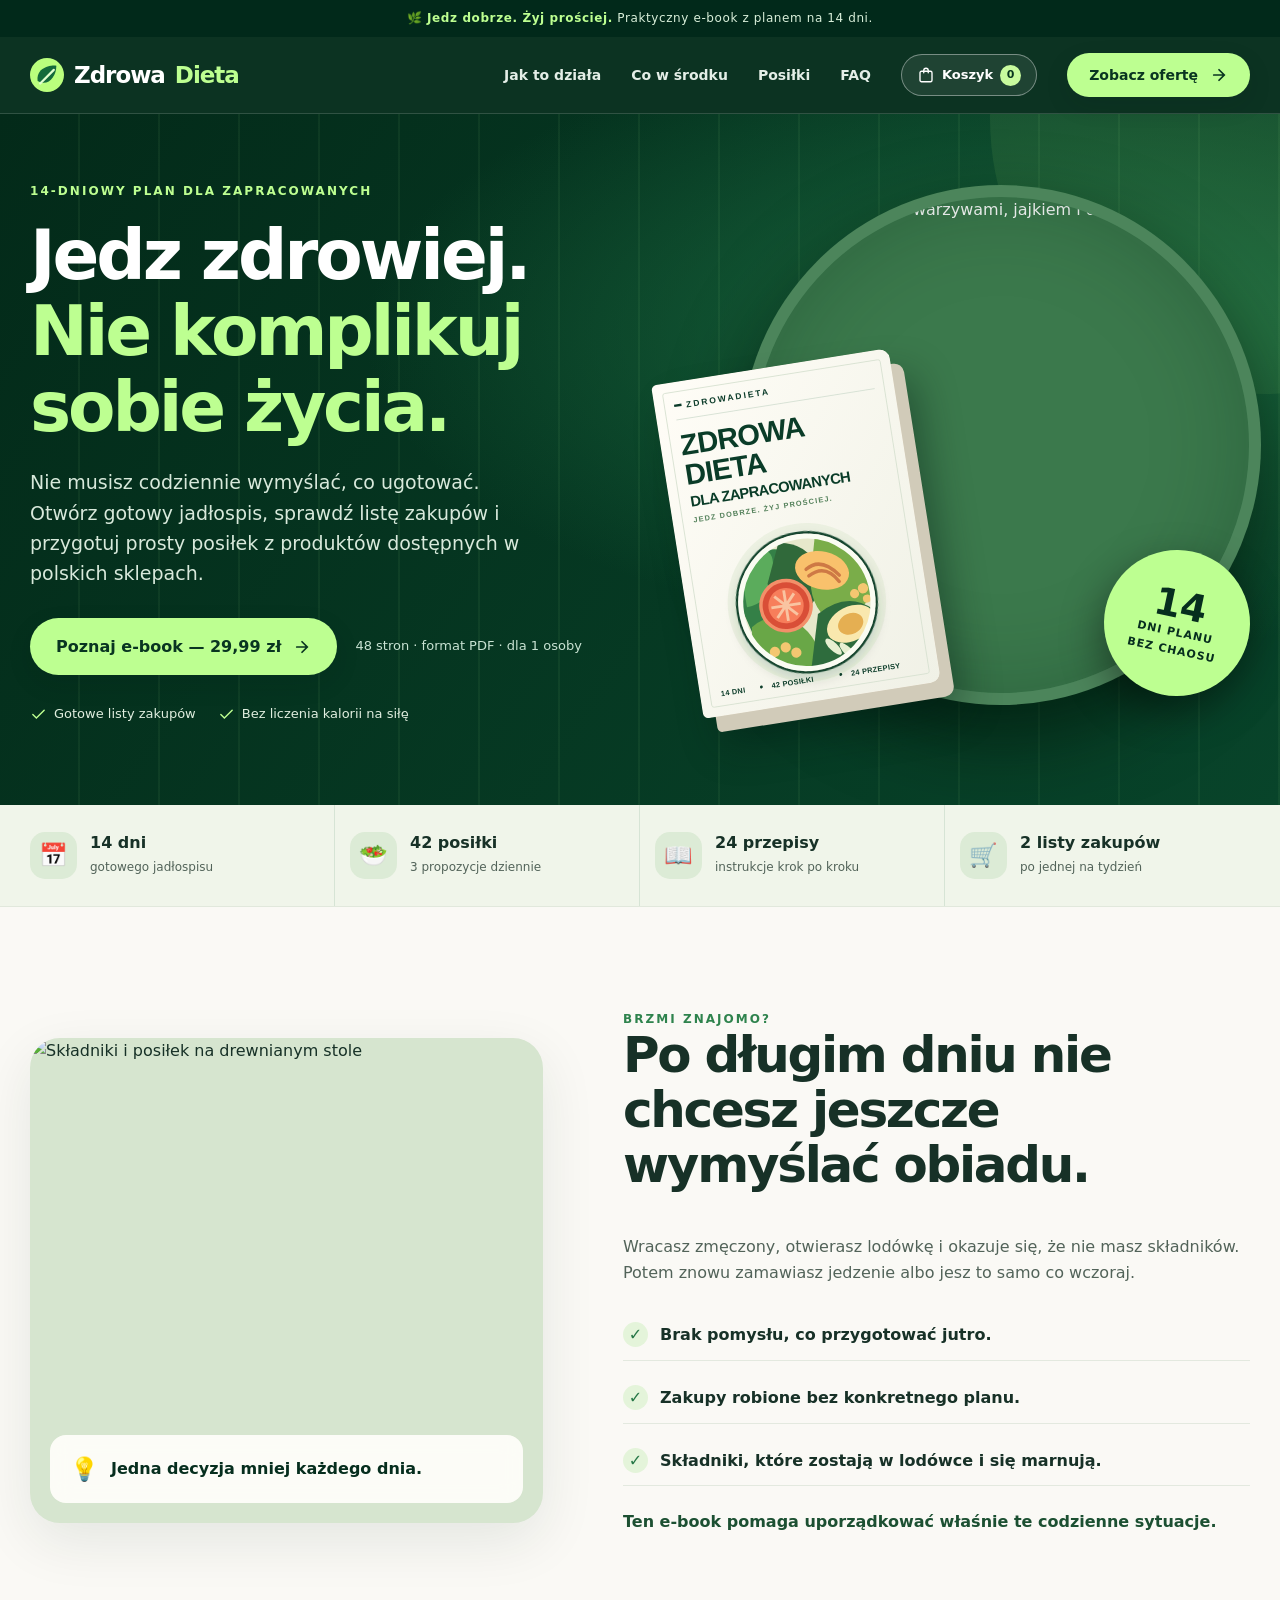
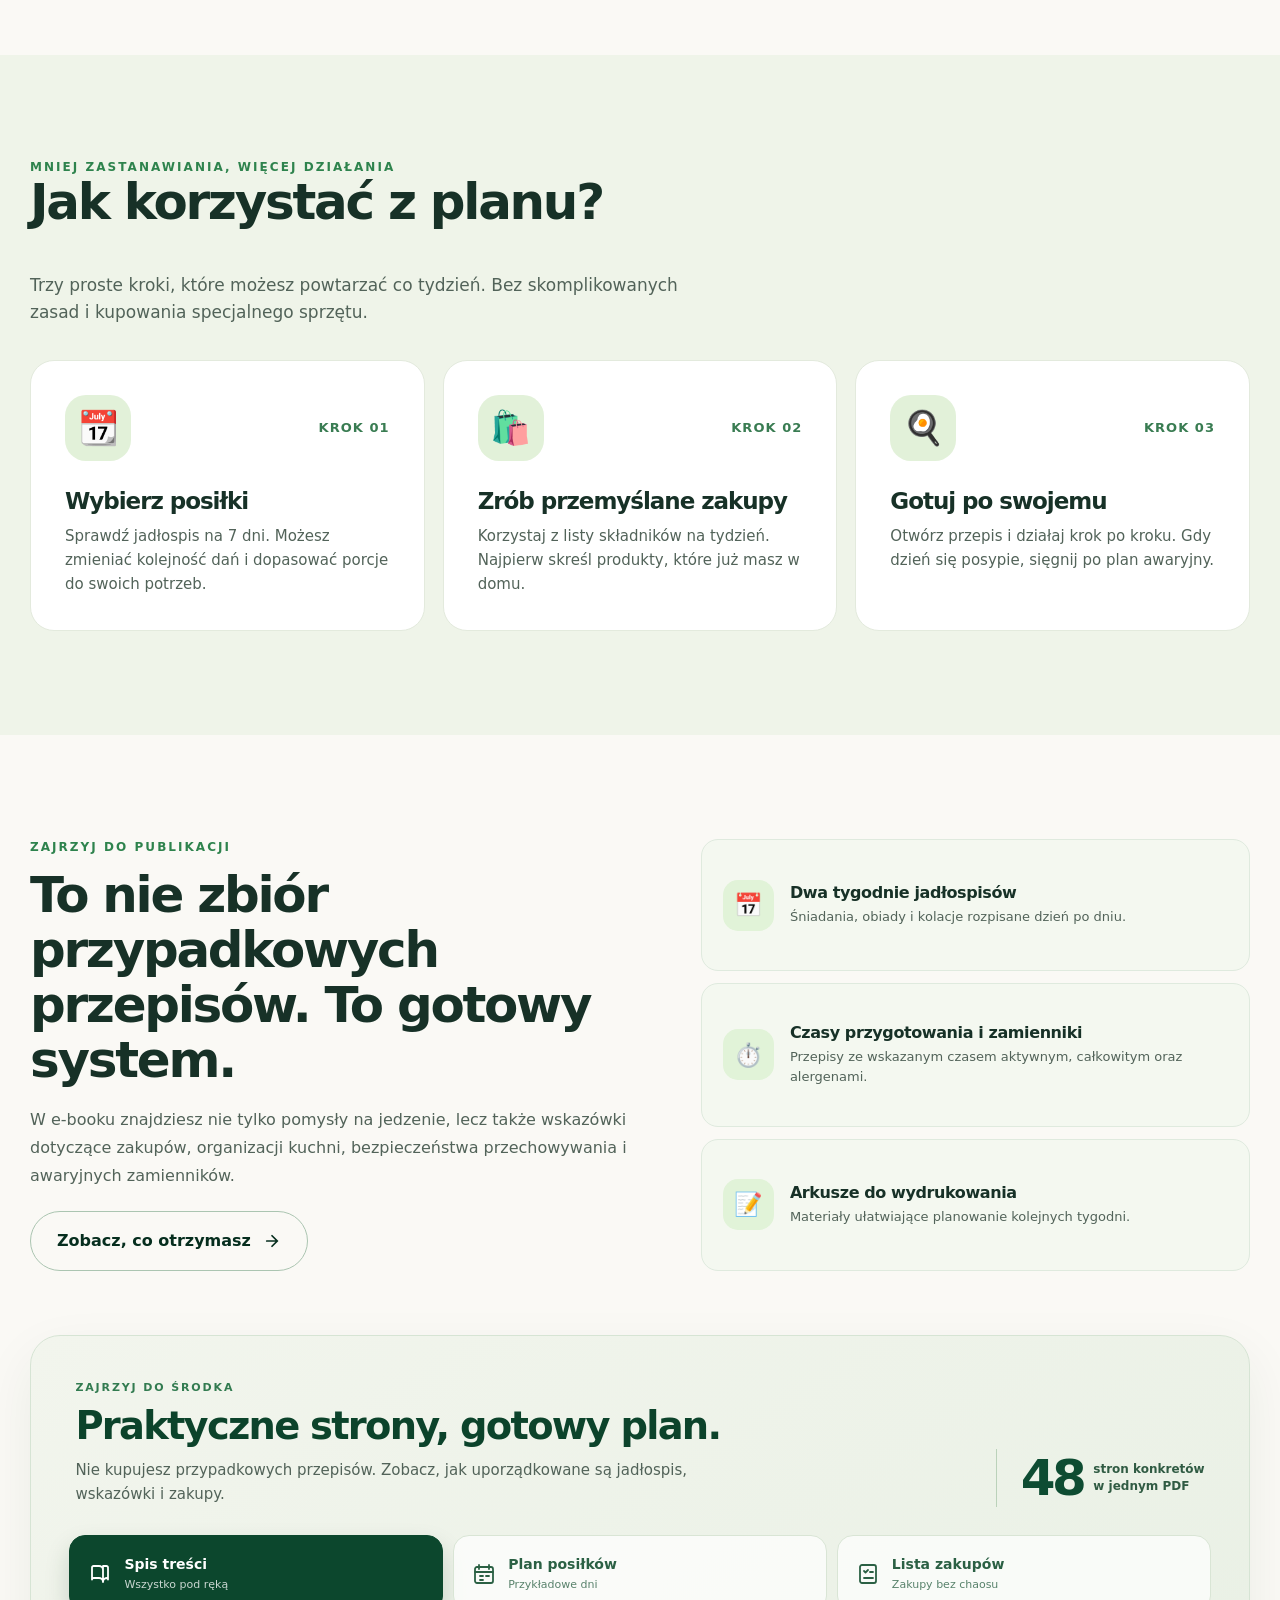
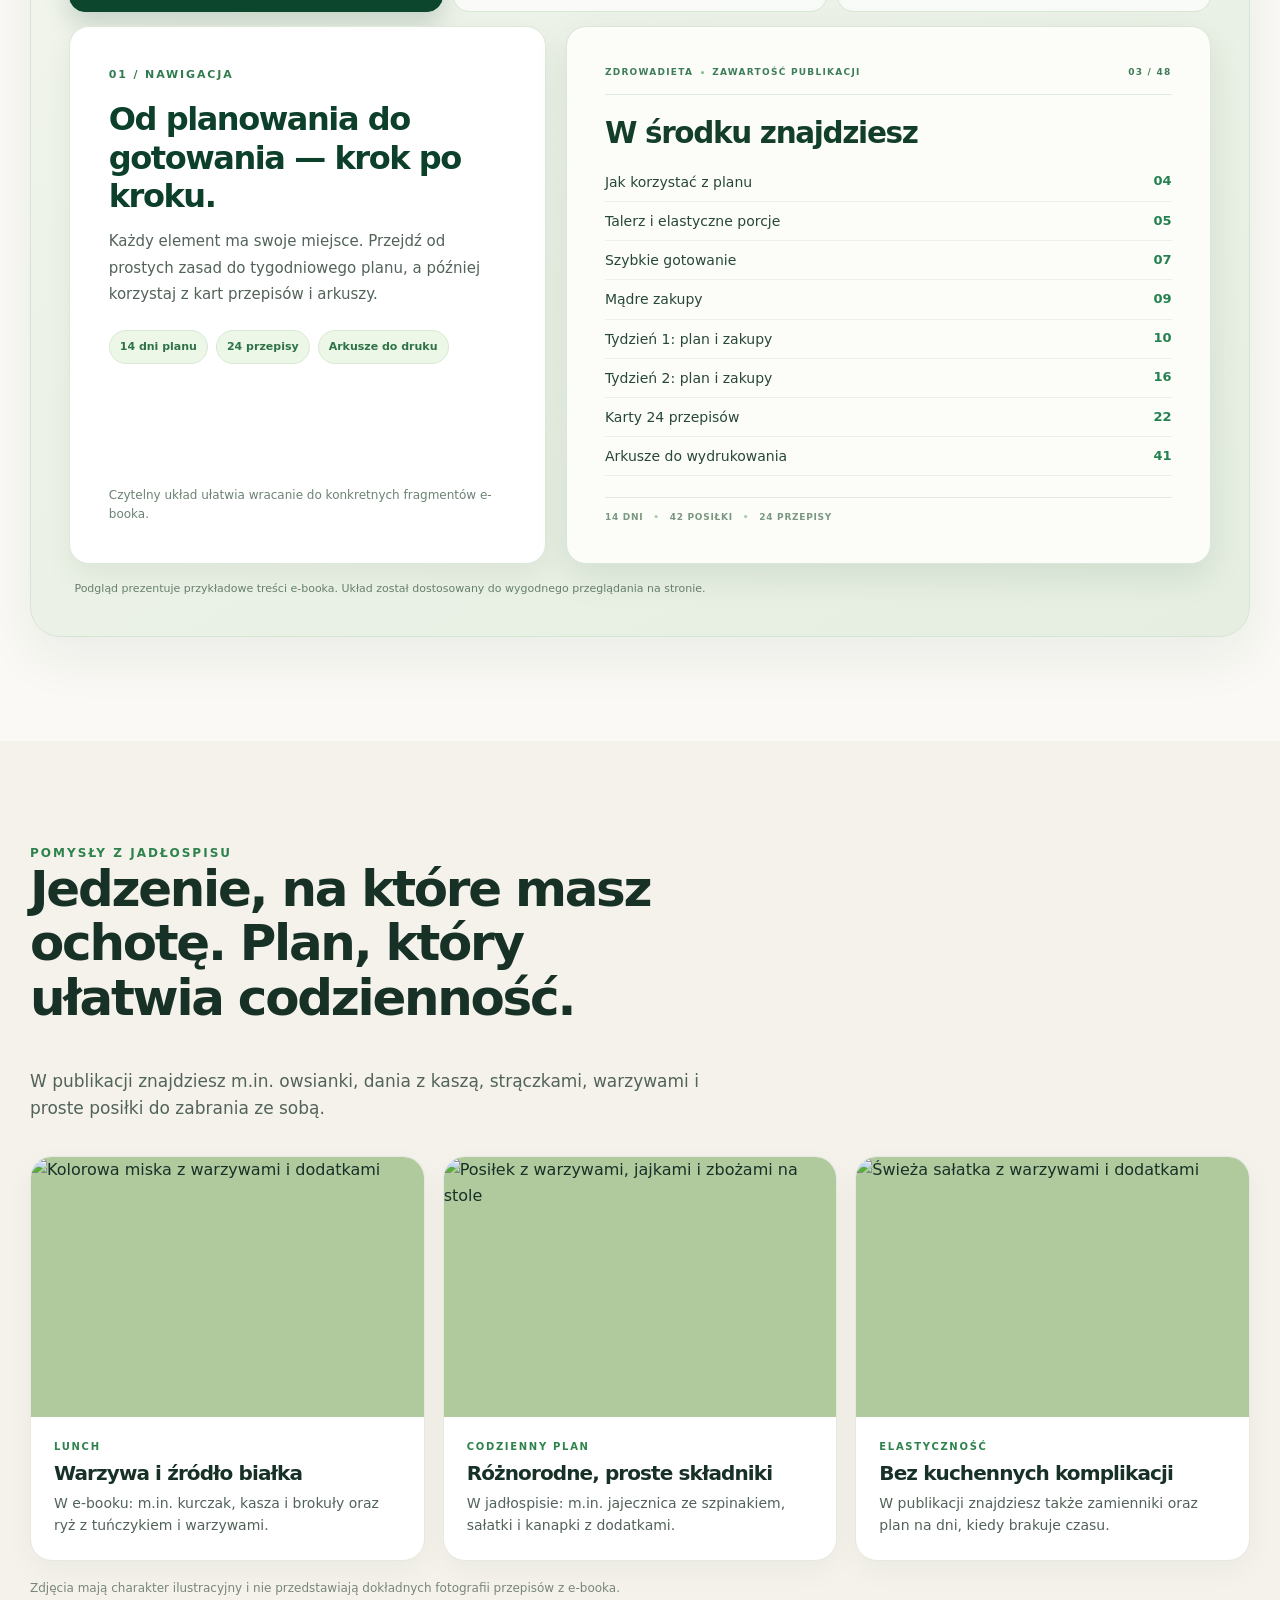
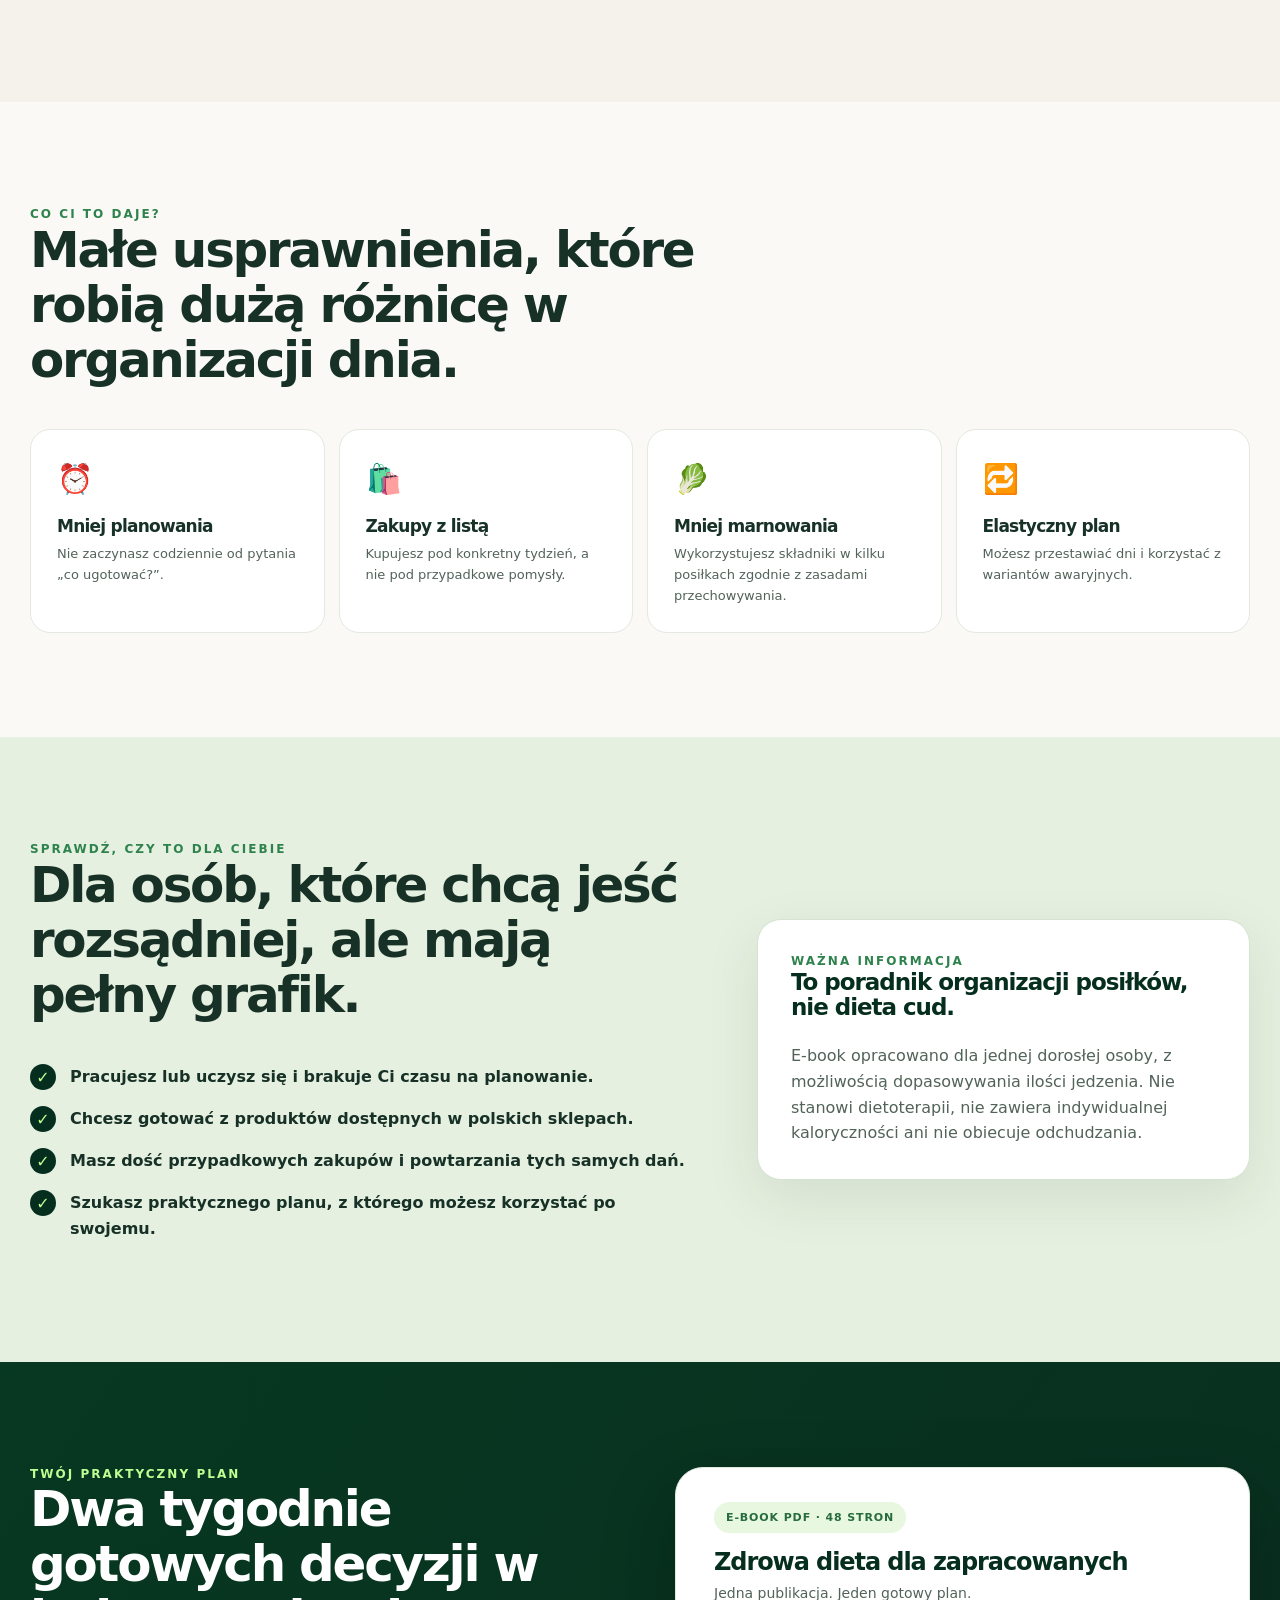
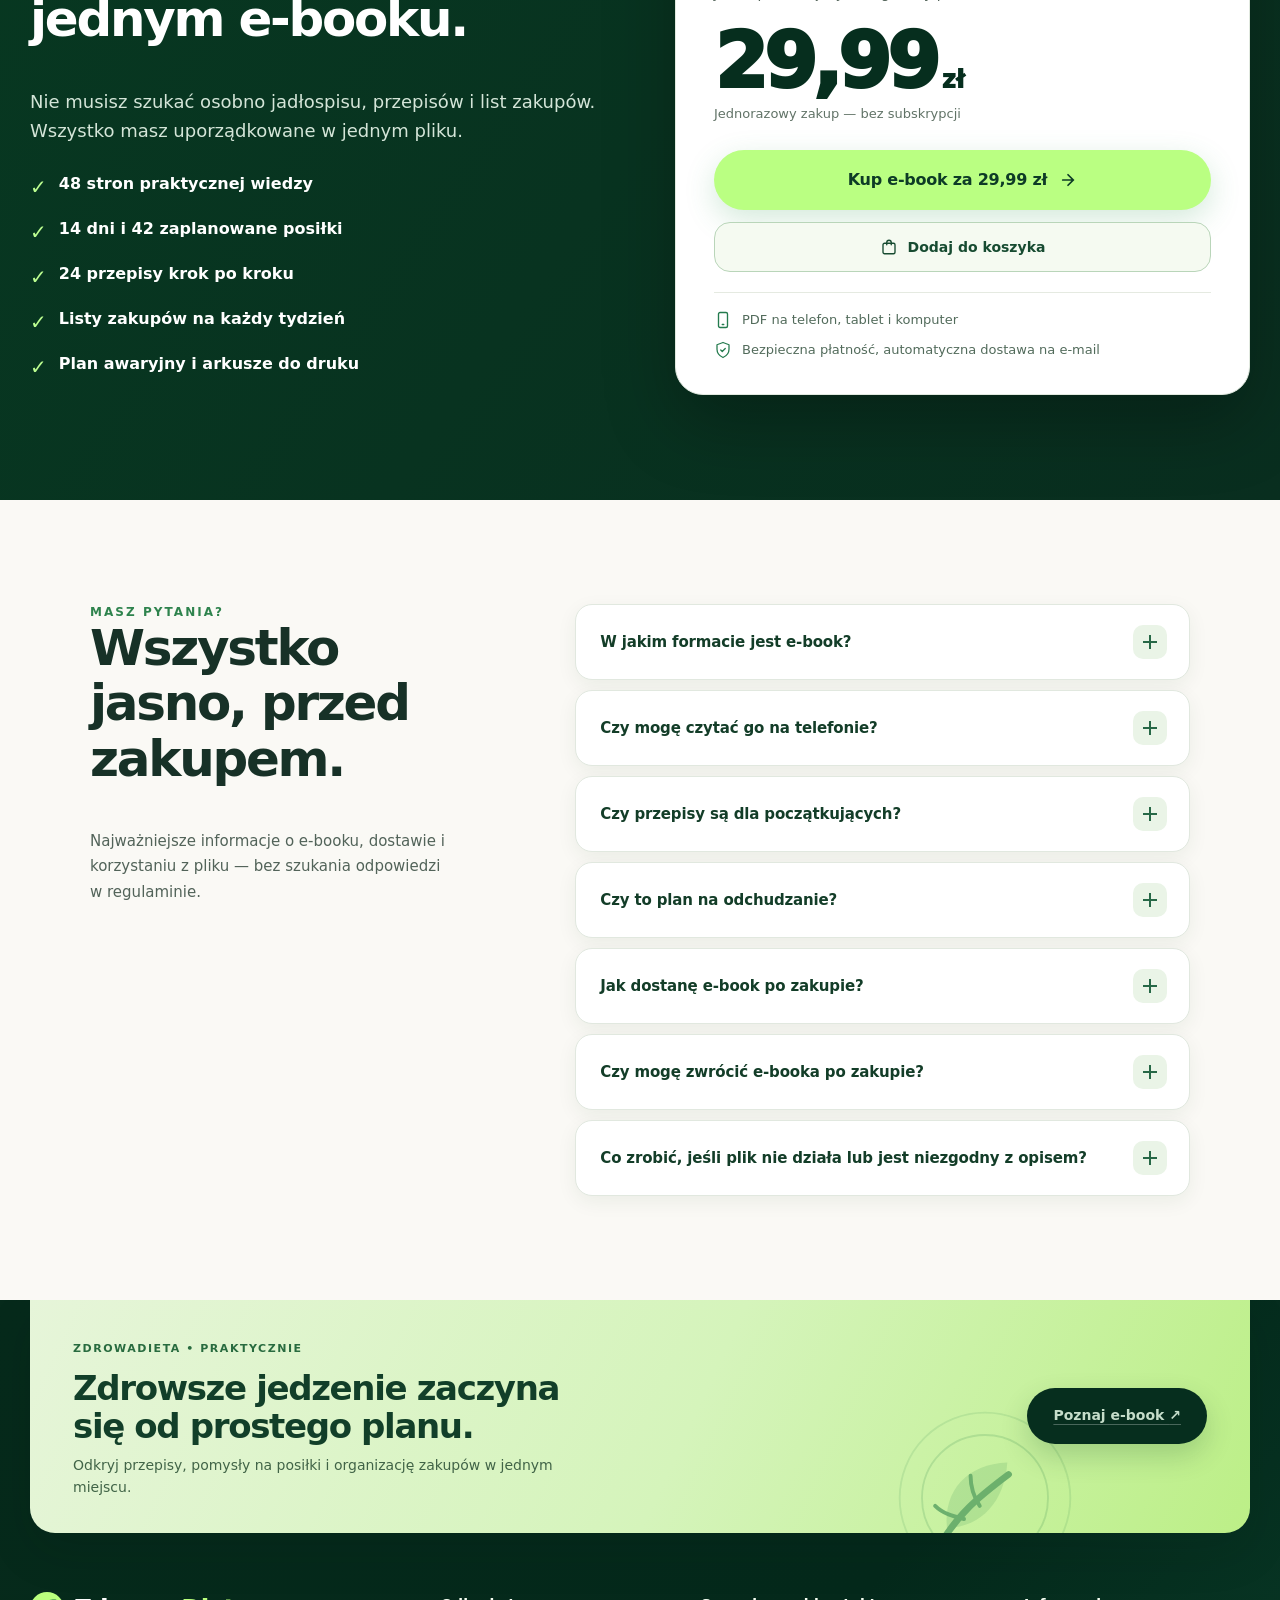
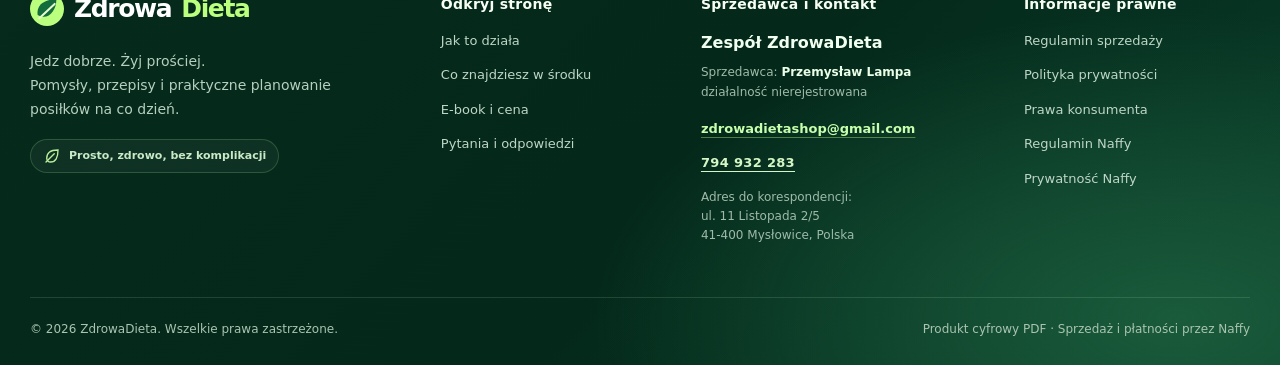
==== commit 5dbe0384: "Vertically center FAQ question text and refine responsive spacing" ====
--- a/index.html
+++ b/index.html
@@ -234,7 +234,22 @@
 .inside-layout .shop-columns li{font-size:13px}
 .inside-layout .plan-meals span{font-size:13px}
 .inside-layout .doc-preview .tab{min-height:77px;padding:15px 18px}
-.faq-list details summary{position:relative;min-height:74px;padding:21px 70px 21px 24px}
+.faq-list details summary{
+ display:flex;
+ align-items:center;
+ justify-content:flex-start;
+ position:relative;
+ box-sizing:border-box;
+ min-height:74px;
+ margin:0;
+ padding:17px 70px 17px 24px;
+ font-size:15px;
+ font-weight:750;
+ line-height:1.5;
+ letter-spacing:-.01em;
+ text-wrap:pretty;
+}
+.faq-list details summary:focus-visible{outline:3px solid #4b995b;outline-offset:-3px;border-radius:16px}
 .faq-list details summary::after,.faq-list details[open] summary::after{
  content:"";display:block;position:absolute;left:auto;top:50%;right:22px;margin:0;
  width:34px;height:34px;border-radius:10px;transform:translateY(-50%);
@@ -273,7 +288,7 @@
  .inside-layout .doc-preview .tab{min-height:74px;padding:10px 7px}
  .inside-layout .plan-meals span{font-size:12px}
  .inside-layout .shop-columns li{font-size:11px}
- .faq-list details summary{min-height:70px;padding:19px 64px 19px 19px}
+ .faq-list details summary{min-height:70px;padding:16px 64px 16px 19px;font-size:14px;line-height:1.5}
  .faq-list details summary::after,.faq-list details[open] summary::after{right:17px}
 }
 
@@ -307,6 +322,174 @@
 @media(prefers-reduced-motion:reduce) and (max-width:800px){
  .mobile-buy,.mobile-buy.show{transition:none!important;transform:none!important}
 }
+
+/* Subtle responsive product-added flyout: independent of the full shopping cart */
+.mini-cart{
+ position:fixed;right:clamp(14px,2.4vw,36px);top:90px;z-index:80;
+ width:min(370px,calc(100vw - 28px));padding:20px;
+ border-radius:22px;background:#ffffff;color:#143b29;
+ border:1px solid #dce9d6;
+ box-shadow:0 24px 65px rgba(4,36,20,.20),0 3px 13px rgba(4,36,20,.06);
+ opacity:0;visibility:hidden;pointer-events:none;
+ transform:translate3d(18px,-12px,0) scale(.96);
+ transform-origin:top right;
+ transition:opacity .26s ease,transform .48s cubic-bezier(.18,1,.32,1),visibility 0s linear .48s;
+}
+.mini-cart.show{
+ opacity:1;visibility:visible;pointer-events:auto;
+ transform:translate3d(0,0,0) scale(1);
+ transition:opacity .28s ease,transform .5s cubic-bezier(.18,1,.32,1),visibility 0s;
+}
+.mini-cart-top{display:flex;align-items:center;gap:10px;position:relative;padding:0 26px 16px 0;border-bottom:1px solid #edf0e9}
+.mini-cart-success{display:grid;place-items:center;flex:0 0 35px;width:35px;height:35px;border-radius:12px;background:#def3d4;color:#197443}
+.mini-cart-success svg{width:19px;height:19px}
+.mini-cart-top-copy{display:grid;gap:2px;min-width:0}
+.mini-cart-top-copy strong{font-size:14px;line-height:1.25;font-weight:850;letter-spacing:-.015em}
+.mini-cart-top-copy small{font-size:11px;line-height:1.4;color:#6f8172}
+.mini-cart-close{position:absolute;top:-5px;right:-6px;display:grid;place-items:center;border:0;border-radius:10px;background:transparent;width:31px;height:31px;color:#6a7e70;transition:background .2s,color .2s}
+.mini-cart-close svg{width:18px;height:18px}
+.mini-cart-close:hover{background:#f0f5ed;color:#184b33}
+.mini-cart-product{display:grid;grid-template-columns:70px minmax(0,1fr);gap:15px;align-items:center;padding:16px 0}
+.mini-cart-cover{width:70px;aspect-ratio:420/590;border:1px solid #e2e8da;border-radius:10px;overflow:hidden;background:#eef4e8;box-shadow:0 6px 16px #103e221e}
+.mini-cart-cover img{display:block;width:100%;height:100%;object-fit:cover}
+.mini-cart-info{min-width:0;display:flex;flex-direction:column;align-items:flex-start;gap:5px}
+.mini-cart-type{font-size:10px;line-height:1.3;letter-spacing:.1em;color:#55826a;font-weight:850}
+.mini-cart-type span{margin:0 3px}
+.mini-cart-info b{font-size:14px;line-height:1.35;letter-spacing:-.024em;font-weight:850;color:#173a29}
+.mini-cart-price{font-size:17px;font-weight:900;letter-spacing:-.03em;color:#0b5733}
+.mini-cart-action{display:flex;width:100%;align-items:center;justify-content:center;gap:10px;min-height:45px;padding:11px 16px;border:0;border-radius:13px;background:#baff91;color:#0e3f29;font-weight:850;font-size:13px;box-shadow:0 7px 20px #72b76030;transition:background .2s,transform .2s}
+.mini-cart-action:hover{background:#a5ee7c;transform:translateY(-1px)}
+.mini-cart-action:active{transform:scale(.99)}
+.mini-cart-action svg{width:17px;height:17px}
+.mini-cart-foot{display:flex;align-items:center;justify-content:center;gap:7px;padding-top:12px;font-size:10px;color:#6a856d;font-weight:700}
+.mini-cart-dot{height:6px;width:6px;border-radius:50%;background:#4cbb66}
+.mini-cart :is(button):focus-visible{outline:3px solid #2d9655;outline-offset:3px}
+@media(max-width:800px){
+ .mini-cart{top:calc(76px + env(safe-area-inset-top,0px));left:auto;right:12px;width:min(350px,calc(100vw - 24px));padding:17px;border-radius:20px;
+  transform:translate3d(0,-15px,0) scale(.97)}
+ .mini-cart-product{grid-template-columns:60px minmax(0,1fr);gap:13px;padding:13px 0}
+ .mini-cart-cover{width:60px}
+ .mini-cart-action{min-height:45px}
+}
+@media(max-width:360px){.mini-cart{padding:15px}.mini-cart-info b{font-size:13px}.mini-cart-top-copy small{font-size:10px}}
+@media(prefers-reduced-motion:reduce){
+ .mini-cart,.mini-cart.show,.mini-cart-close,.mini-cart-action{transition:none!important;transform:none!important}
+}
+
+/* Refined mobile navigation: smooth dropdown + staggered items + animated menu icon */
+@media(max-width:800px){
+ .nav-links{
+   display:flex;
+   opacity:0;
+   visibility:hidden;
+   pointer-events:none;
+   transform:translate3d(0,-12px,0) scale(.975);
+   transform-origin:top center;
+   border:1px solid rgba(186,255,125,.22);
+   background:linear-gradient(150deg,#073c28 0%,#062e20 100%);
+   box-shadow:0 20px 55px rgba(1,26,15,.30);
+   transition:opacity .26s ease,transform .43s cubic-bezier(.22,1,.36,1),visibility 0s linear .43s;
+   will-change:transform,opacity;
+ }
+ .nav-links.open{
+   display:flex;
+   opacity:1;
+   visibility:visible;
+   pointer-events:auto;
+   transform:translate3d(0,0,0) scale(1);
+   transition:opacity .29s ease,transform .46s cubic-bezier(.22,1,.36,1),visibility 0s;
+ }
+ .nav-links > a,.nav-links > button{
+   opacity:0;
+   transform:translate3d(0,-7px,0);
+   transition:opacity .22s ease,transform .38s cubic-bezier(.22,1,.36,1),background-color .2s ease;
+ }
+ .nav-links.open > a,.nav-links.open > button{
+   opacity:1;
+   transform:translate3d(0,0,0);
+ }
+ .nav-links.open > :nth-child(1){transition-delay:.045s}
+ .nav-links.open > :nth-child(2){transition-delay:.075s}
+ .nav-links.open > :nth-child(3){transition-delay:.105s}
+ .nav-links.open > :nth-child(4){transition-delay:.135s}
+ .nav-links.open > :nth-child(5){transition-delay:.165s}
+ .nav-links.open > :nth-child(6){transition-delay:.195s}
+ .nav-links > a:not(.btn){border-radius:10px;transition-property:opacity,transform,background-color,color}
+ .nav-links > a:not(.btn):hover{background-color:rgba(186,255,125,.08)}
+ .hamburger{
+   transition:background .24s ease,border-color .24s ease;
+ }
+ .hamburger[aria-expanded="true"]{
+   background:rgba(186,255,125,.13);
+   border-color:rgba(186,255,125,.5);
+ }
+ .hamburger svg path{
+   transition:transform .32s cubic-bezier(.22,1,.36,1),opacity .17s ease;
+ }
+ .hamburger .menu-icon-top{transform-origin:12px 7px}
+ .hamburger .menu-icon-middle{transform-origin:12px 12px}
+ .hamburger .menu-icon-bottom{transform-origin:12px 17px}
+ .hamburger[aria-expanded="true"] .menu-icon-top{transform:translateY(5px) rotate(45deg)}
+ .hamburger[aria-expanded="true"] .menu-icon-middle{opacity:0}
+ .hamburger[aria-expanded="true"] .menu-icon-bottom{transform:translateY(-5px) rotate(-45deg)}
+}
+@media(prefers-reduced-motion:reduce) and (max-width:800px){
+ .nav-links,.nav-links.open,.nav-links > a,.nav-links > button,.hamburger,.hamburger svg path{
+   transition:none!important;
+   will-change:auto;
+ }
+}
+
+/* Koszyk: elegancki, animowany panel na desktopie i wysuwany arkusz na telefonie. */
+.cart-layer{pointer-events:none}
+.cart-layer .cart-backdrop{
+ opacity:0;
+ -webkit-backdrop-filter:blur(0);
+ backdrop-filter:blur(0);
+ transition:opacity .36s ease,-webkit-backdrop-filter .36s ease,backdrop-filter .36s ease;
+}
+.cart-layer .cart-panel{
+ border-radius:24px 0 0 24px;
+ transform:translate3d(105%,0,0);
+ opacity:.985;
+ transition:transform .48s cubic-bezier(.22,1,.36,1),opacity .32s ease;
+ will-change:transform;
+}
+.cart-layer.is-open{pointer-events:auto}
+.cart-layer.is-open .cart-backdrop{
+ opacity:1;
+ -webkit-backdrop-filter:blur(3px);
+ backdrop-filter:blur(3px);
+}
+.cart-layer.is-open .cart-panel{transform:translate3d(0,0,0);opacity:1}
+.cart-layer .cart-heading,.cart-layer .cart-stepper,.cart-layer .cart-items,.cart-layer .cart-summary{
+ opacity:0;transform:translate3d(0,9px,0);
+ transition:opacity .24s ease,transform .4s cubic-bezier(.22,1,.36,1);
+}
+.cart-layer.is-open .cart-heading,.cart-layer.is-open .cart-stepper,.cart-layer.is-open .cart-items,.cart-layer.is-open .cart-summary{
+ opacity:1;transform:translate3d(0,0,0);
+}
+.cart-layer.is-open .cart-heading{transition-delay:.08s}
+.cart-layer.is-open .cart-stepper{transition-delay:.12s}
+.cart-layer.is-open .cart-items{transition-delay:.15s}
+.cart-layer.is-open .cart-summary{transition-delay:.18s}
+@media(max-width:800px){
+ .cart-layer{align-items:flex-end}
+ .cart-layer .cart-panel{
+   width:100%;height:calc(100% - 16px);
+   border-radius:24px 24px 0 0;
+   transform:translate3d(0,105%,0);
+   box-shadow:0 -22px 60px #00180e52;
+ }
+ .cart-layer.is-open .cart-panel{transform:translate3d(0,0,0)}
+ .cart-layer .cart-heading{border-radius:24px 24px 0 0}
+}
+@media(prefers-reduced-motion:reduce){
+ .cart-layer .cart-backdrop,.cart-layer .cart-panel,
+ .cart-layer .cart-heading,.cart-layer .cart-stepper,.cart-layer .cart-items,.cart-layer .cart-summary{
+   transition:none!important;transform:none!important;will-change:auto;
+ }
+}
 </style>
 </head>
 <body>
@@ -315,7 +498,7 @@
 <header class="site-header">
  <nav class="container nav" aria-label="Nawigacja główna">
   <a class="brand" href="#" aria-label="ZdrowaDieta — strona główna"><svg viewBox="0 0 40 40" role="img" aria-label="Liść"><circle cx="20" cy="20" r="20" fill="#baff7d"/><path d="M9 27C7 14 20 8 31 9c0 13-10 25-22 18Z" fill="#146b3b"/><path d="M12 30 28 14" stroke="#e1ffce" stroke-width="2.6" stroke-linecap="round"/></svg>Zdrowa<span>Dieta</span></a>
-  <button class="hamburger" id="menu-btn" type="button" aria-controls="menu" aria-expanded="false" aria-label="Otwórz menu"><svg viewBox="0 0 24 24" fill="none" stroke="currentColor" stroke-width="2.2" stroke-linecap="round"><path d="M4 7h16M4 12h16M4 17h16"/></svg> Menu</button>
+  <button class="hamburger" id="menu-btn" type="button" aria-controls="menu" aria-expanded="false" aria-label="Otwórz menu"><svg viewBox="0 0 24 24" fill="none" stroke="currentColor" stroke-width="2.2" stroke-linecap="round"><path class="menu-icon-top" d="M4 7h16"/><path class="menu-icon-middle" d="M4 12h16"/><path class="menu-icon-bottom" d="M4 17h16"/></svg> Menu</button>
   <div class="nav-links" id="menu">
    <a href="#jak-dziala">Jak to działa</a><a href="#w-srodku">Co w środku</a><a href="#przepisy">Posiłki</a><a href="#faq">FAQ</a>
    <button type="button" class="cart-trigger" data-open-cart aria-haspopup="dialog" aria-controls="cart-dialog" aria-label="Otwórz koszyk"><svg viewBox="0 0 24 24" fill="none" stroke="currentColor" stroke-width="1.8" stroke-linecap="round" stroke-linejoin="round" aria-hidden="true"><rect x="4" y="7" width="16" height="14" rx="2"/><path d="M9 9V6a3 3 0 0 1 6 0v3"/></svg> Koszyk <span class="cart-count" data-cart-count>0</span></button>
@@ -566,6 +749,33 @@
  </div>
 </footer>
 <div class="mobile-buy" id="mobile-buy" aria-label="Szybkie przejście do oferty" aria-hidden="true"><div><b>Plan na 14 dni</b><small>E-book · 29,99 zł</small></div><a class="btn" href="#oferta">Zobacz ofertę →</a></div>
+<aside class="mini-cart" id="mini-cart" aria-label="Podsumowanie dodanego produktu" aria-hidden="true">
+  <div class="mini-cart-top">
+    <span class="mini-cart-success" aria-hidden="true">
+      <svg viewBox="0 0 24 24" fill="none" stroke="currentColor" stroke-width="2.5" stroke-linecap="round" stroke-linejoin="round"><path d="m5 12 4.5 4.5L19 7"/></svg>
+    </span>
+    <div class="mini-cart-top-copy">
+      <strong id="mini-cart-message" role="status" aria-live="polite">Dodano do koszyka</strong>
+      <small>Twój e-book jest gotowy do zamówienia</small>
+    </div>
+    <button type="button" class="mini-cart-close" id="mini-cart-close" aria-label="Zamknij powiadomienie o koszyku">
+      <svg viewBox="0 0 24 24" fill="none" stroke="currentColor" stroke-width="1.8" stroke-linecap="round"><path d="M6 6 18 18M18 6 6 18"/></svg>
+    </button>
+  </div>
+  <div class="mini-cart-product">
+    <div class="mini-cart-cover"><img src="/ebook-cover.svg" alt="" width="420" height="590" loading="lazy"></div>
+    <div class="mini-cart-info">
+      <span class="mini-cart-type">E-BOOK PDF <span aria-hidden="true">·</span> 1 SZT.</span>
+      <b>Zdrowa dieta dla zapracowanych</b>
+      <span class="mini-cart-price">29,99 zł</span>
+    </div>
+  </div>
+  <button type="button" class="mini-cart-action" id="mini-cart-view">
+    Zobacz koszyk
+    <svg viewBox="0 0 24 24" fill="none" stroke="currentColor" stroke-width="2" stroke-linecap="round" stroke-linejoin="round" aria-hidden="true"><path d="M4 12h16m-7-7 7 7-7 7"/></svg>
+  </button>
+  <div class="mini-cart-foot"><span class="mini-cart-dot"></span> Produkt dodany pomyślnie</div>
+</aside>
 <div class="cart-layer" id="cart-layer" hidden>
   <button type="button" class="cart-backdrop" id="cart-backdrop" aria-label="Zamknij koszyk"></button>
   <aside class="cart-panel" id="cart-dialog" role="dialog" aria-modal="true" aria-labelledby="cart-title" tabindex="-1">
@@ -621,10 +831,20 @@
  const url=new URL(location.href); let changed=false;for(const key of [...url.searchParams.keys()]){if(/^utm_/i.test(key)){url.searchParams.delete(key);changed=true}}if(changed)history.replaceState(history.state,"",url.pathname+url.search+url.hash);
  const reduced=window.matchMedia("(prefers-reduced-motion: reduce)");
  const nav=document.getElementById("menu");const menuBtn=document.getElementById("menu-btn");
- const closeMenu=()=>{nav.classList.remove("open");menuBtn.setAttribute("aria-expanded","false");menuBtn.setAttribute("aria-label","Otwórz menu")};
- menuBtn.addEventListener("click",()=>{const open=nav.classList.toggle("open");menuBtn.setAttribute("aria-expanded",String(open));menuBtn.setAttribute("aria-label",open?"Zamknij menu":"Otwórz menu")});
- document.addEventListener("keydown",e=>{if(e.key==="Escape")closeMenu()});
- document.addEventListener("click",e=>{if(!nav.contains(e.target)&&!menuBtn.contains(e.target))closeMenu()});
+ const mobileMenuQuery=window.matchMedia("(max-width: 800px)");
+ function syncMenuState(){
+   const mobile=mobileMenuQuery.matches;
+   const open=mobile&&nav.classList.contains("open");
+   nav.inert=mobile&&!open;
+   nav.setAttribute("aria-hidden",String(mobile&&!open));
+   menuBtn.setAttribute("aria-expanded",String(open));
+   menuBtn.setAttribute("aria-label",open?"Zamknij menu":"Otwórz menu");
+ }
+ const closeMenu=()=>{nav.classList.remove("open");syncMenuState()};
+ menuBtn.addEventListener("click",()=>{nav.classList.toggle("open");syncMenuState()});
+ syncMenuState();
+ document.addEventListener("keydown",e=>{if(e.key==="Escape"&&nav.classList.contains("open")){closeMenu();menuBtn.focus()}});
+ document.addEventListener("click",e=>{if(nav.classList.contains("open")&&!nav.contains(e.target)&&!menuBtn.contains(e.target))closeMenu()});
  const top=document.querySelector(".site-header");let scrollAnim=0;
  function scrollToTarget(hash,update=true){const el=hash==="#"?document.body:document.getElementById(decodeURIComponent(hash.slice(1)));if(!el)return false;
  cancelAnimationFrame(scrollAnim);const offset=hash==="#"?0:top.getBoundingClientRect().height+18;const start=window.scrollY;const end=Math.max(0,start+el.getBoundingClientRect().top-offset);
@@ -669,29 +889,79 @@
  const counter=document.querySelectorAll("[data-cart-count]");
  let hasProduct=false;
  let previousFocus=null;
+ const miniCart=document.getElementById("mini-cart");
+ const miniCartClose=document.getElementById("mini-cart-close");
+ const miniCartView=document.getElementById("mini-cart-view");
+ const miniCartMessage=document.getElementById("mini-cart-message");
+ let miniCartTimer=null;
+ function hideMiniCart(){
+   clearTimeout(miniCartTimer);
+   miniCartTimer=null;
+   miniCart.classList.remove("show");
+   miniCart.setAttribute("aria-hidden","true");
+ }
+ function scheduleMiniCartClose(delay=4000){
+   clearTimeout(miniCartTimer);
+   miniCartTimer=setTimeout(hideMiniCart,delay);
+ }
+ function showMiniCart(alreadyAdded=false){
+   miniCartMessage.textContent=alreadyAdded?"Ten e-book jest już w koszyku":"Dodano do koszyka";
+   miniCart.classList.add("show");
+   miniCart.setAttribute("aria-hidden","false");
+   scheduleMiniCartClose();
+ }
+ miniCartClose.addEventListener("click",()=>{hideMiniCart();document.getElementById("add-to-cart").focus({preventScroll:true})});
+ miniCartView.addEventListener("click",()=>{hideMiniCart();openCart()});
+ miniCart.addEventListener("mouseenter",()=>clearTimeout(miniCartTimer));
+ miniCart.addEventListener("mouseleave",()=>scheduleMiniCartClose(4000));
+ miniCart.addEventListener("focusin",()=>clearTimeout(miniCartTimer));
+ miniCart.addEventListener("focusout",event=>{if(!miniCart.contains(event.relatedTarget))scheduleMiniCartClose(4000)});
+ document.addEventListener("keydown",event=>{if(event.key==="Escape"&&miniCart.classList.contains("show"))hideMiniCart()});
  function updateCart(){
    cartFilled.hidden=!hasProduct;
    cartEmpty.hidden=hasProduct;
    cartSummary.hidden=!hasProduct;
    counter.forEach(el=>{el.textContent=hasProduct?"1":"0"});
  }
+ let cartCloseTimer=null;
+ function finishCartClose(){
+   if(layer.classList.contains("is-open"))return;
+   clearTimeout(cartCloseTimer);
+   cartCloseTimer=null;
+   layer.hidden=true;
+   document.body.classList.remove("cart-open");
+   updateBar();
+   if(previousFocus&&previousFocus.isConnected&&typeof previousFocus.focus==="function")previousFocus.focus({preventScroll:true});
+   previousFocus=null;
+ }
+ dialog.addEventListener("transitionend",event=>{
+   if(event.target===dialog&&event.propertyName==="transform"&&!layer.classList.contains("is-open"))finishCartClose();
+ });
  function openCart(){
-   previousFocus=document.activeElement;
+   hideMiniCart();
+   if(layer.classList.contains("is-open"))return;
+   clearTimeout(cartCloseTimer);
+   cartCloseTimer=null;
+   previousFocus=previousFocus||(miniCart.contains(document.activeElement)?document.getElementById("add-to-cart"):nav.contains(document.activeElement)?menuBtn:document.activeElement);
+   closeMenu();
    layer.hidden=false;
    document.body.classList.add("cart-open");
    updateBar();
    updateCart();
-   document.getElementById("cart-close").focus();
+   // Wywołaj przeliczenie stylów, aby animacja działała także przy pierwszym otwarciu.
+   void dialog.offsetWidth;
+   layer.classList.add("is-open");
+   document.getElementById("cart-close").focus({preventScroll:true});
  }
  function closeCart(){
-   layer.hidden=true;
-   document.body.classList.remove("cart-open");
-   updateBar();
-   if(previousFocus&&typeof previousFocus.focus==="function")previousFocus.focus();
+   if(layer.hidden||!layer.classList.contains("is-open"))return;
+   layer.classList.remove("is-open");
+   if(reduced.matches){finishCartClose();return}
+   cartCloseTimer=setTimeout(finishCartClose,530);
  }
  document.querySelectorAll("[data-open-cart]").forEach(el=>el.addEventListener("click",openCart));
- document.getElementById("add-to-cart").addEventListener("click",()=>{hasProduct=true;openCart()});
- document.getElementById("cart-remove").addEventListener("click",()=>{hasProduct=false;updateCart();document.getElementById("cart-browse").focus()});
+ document.getElementById("add-to-cart").addEventListener("click",event=>{const alreadyAdded=hasProduct;hasProduct=true;updateCart();showMiniCart(alreadyAdded);if(event.detail===0)miniCartView.focus({preventScroll:true})});
+ document.getElementById("cart-remove").addEventListener("click",()=>{hideMiniCart();hasProduct=false;updateCart();document.getElementById("cart-browse").focus()});
  document.getElementById("cart-close").addEventListener("click",closeCart);
  document.getElementById("cart-backdrop").addEventListener("click",closeCart);
  document.getElementById("cart-browse").addEventListener("click",()=>{closeCart();document.getElementById("oferta").scrollIntoView({behavior:reduced.matches?"instant":"smooth",block:"start"})});
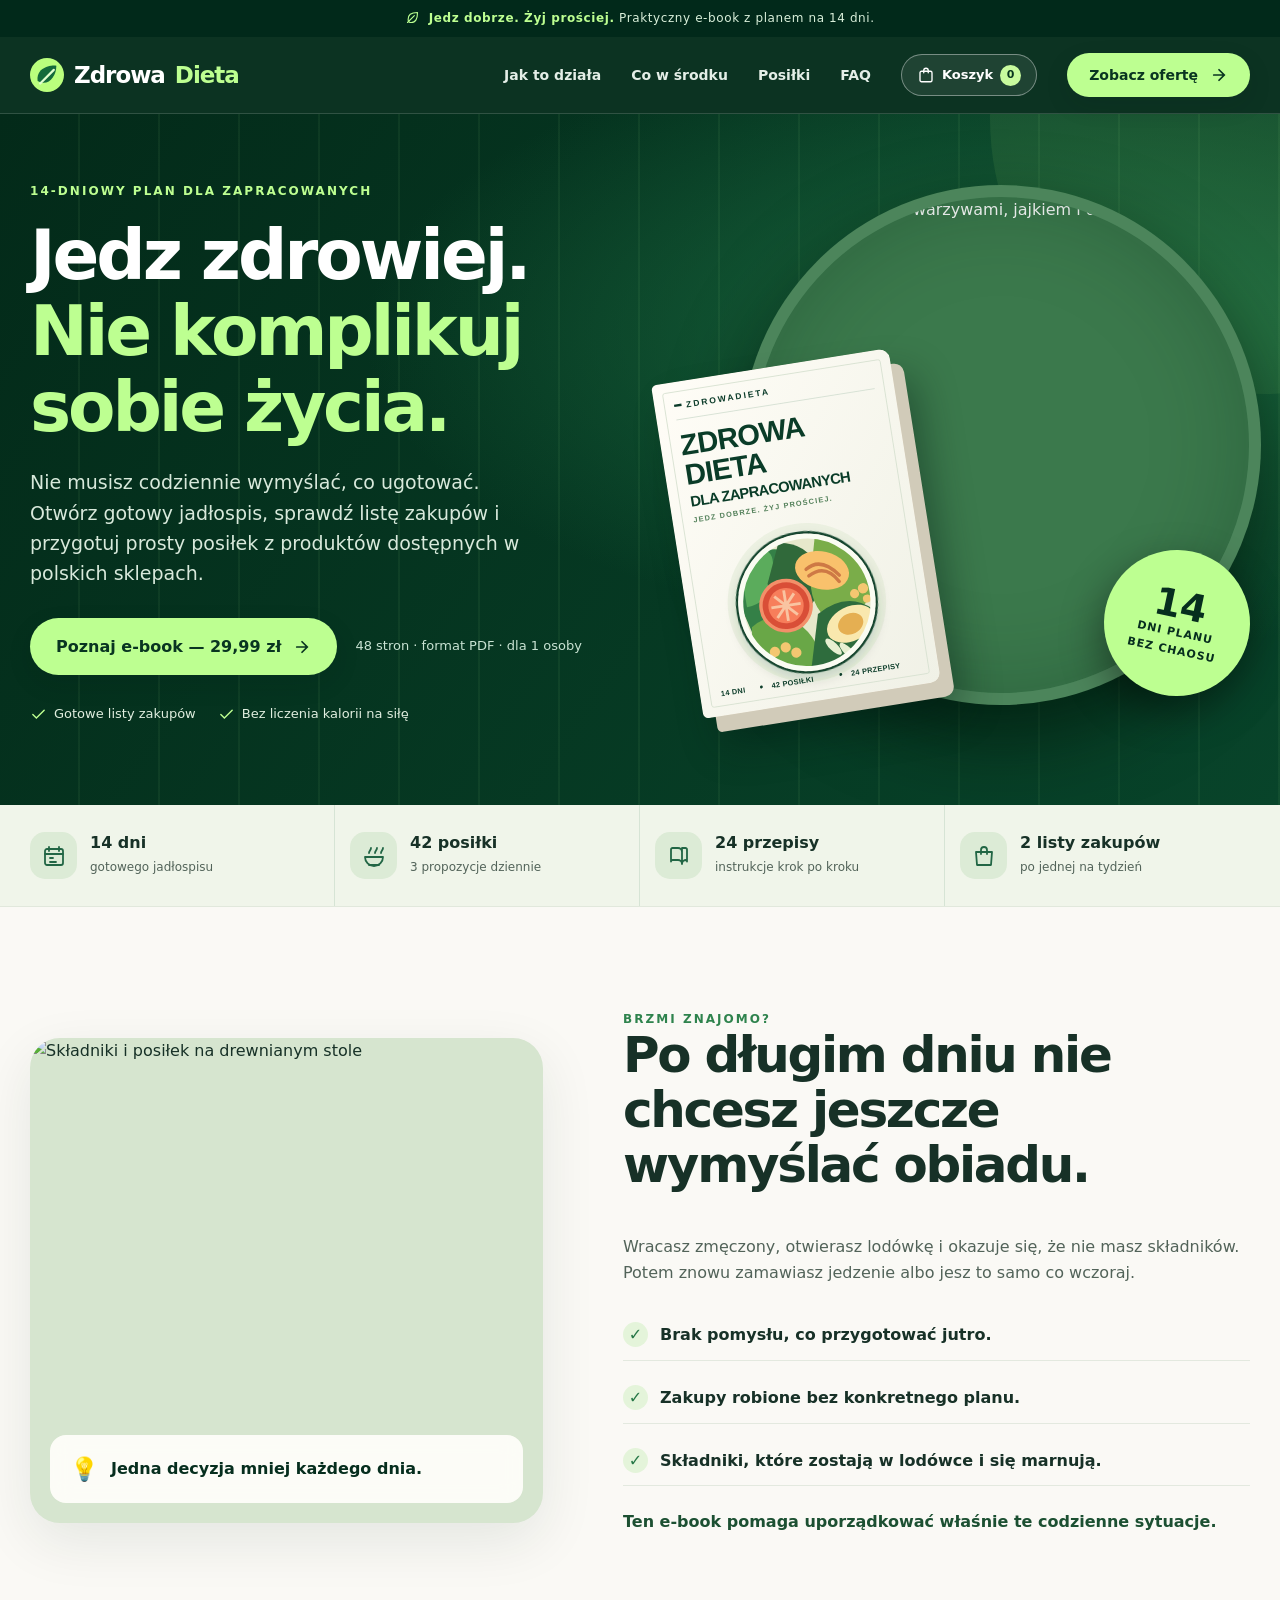
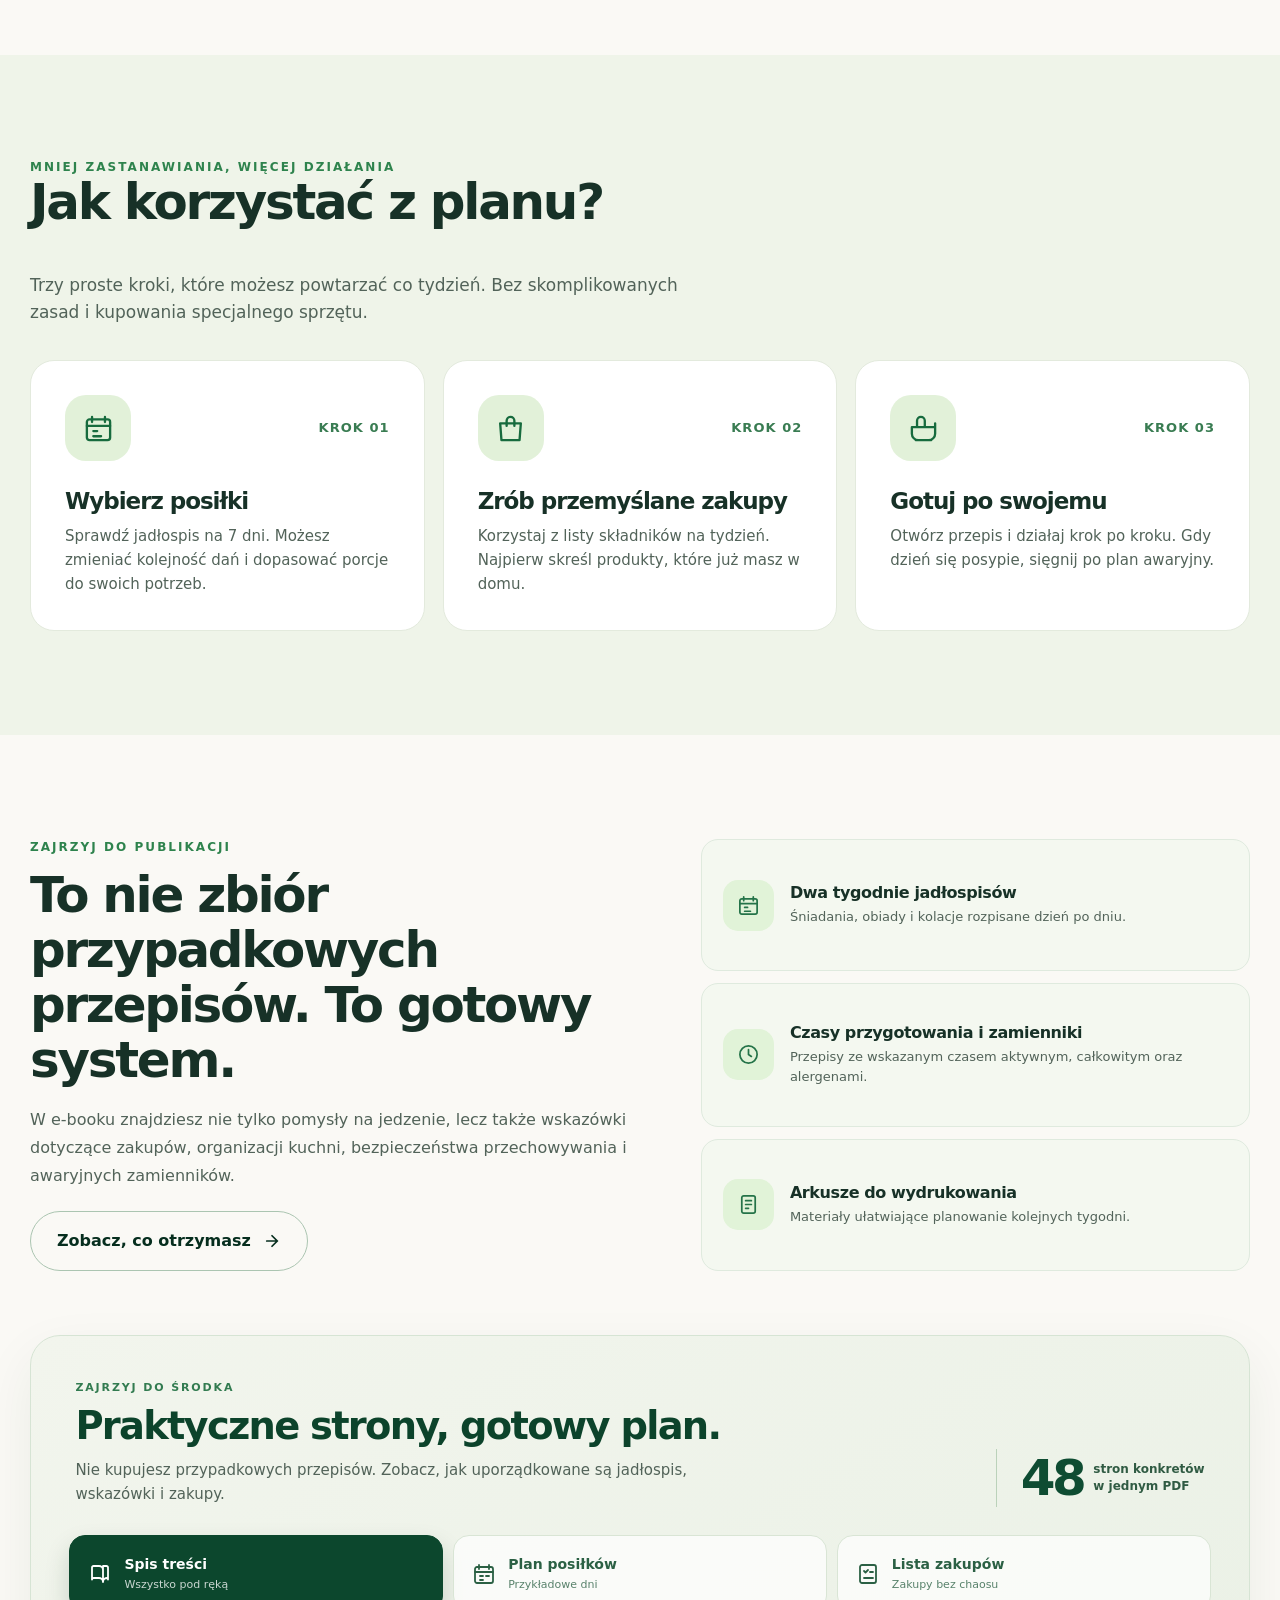
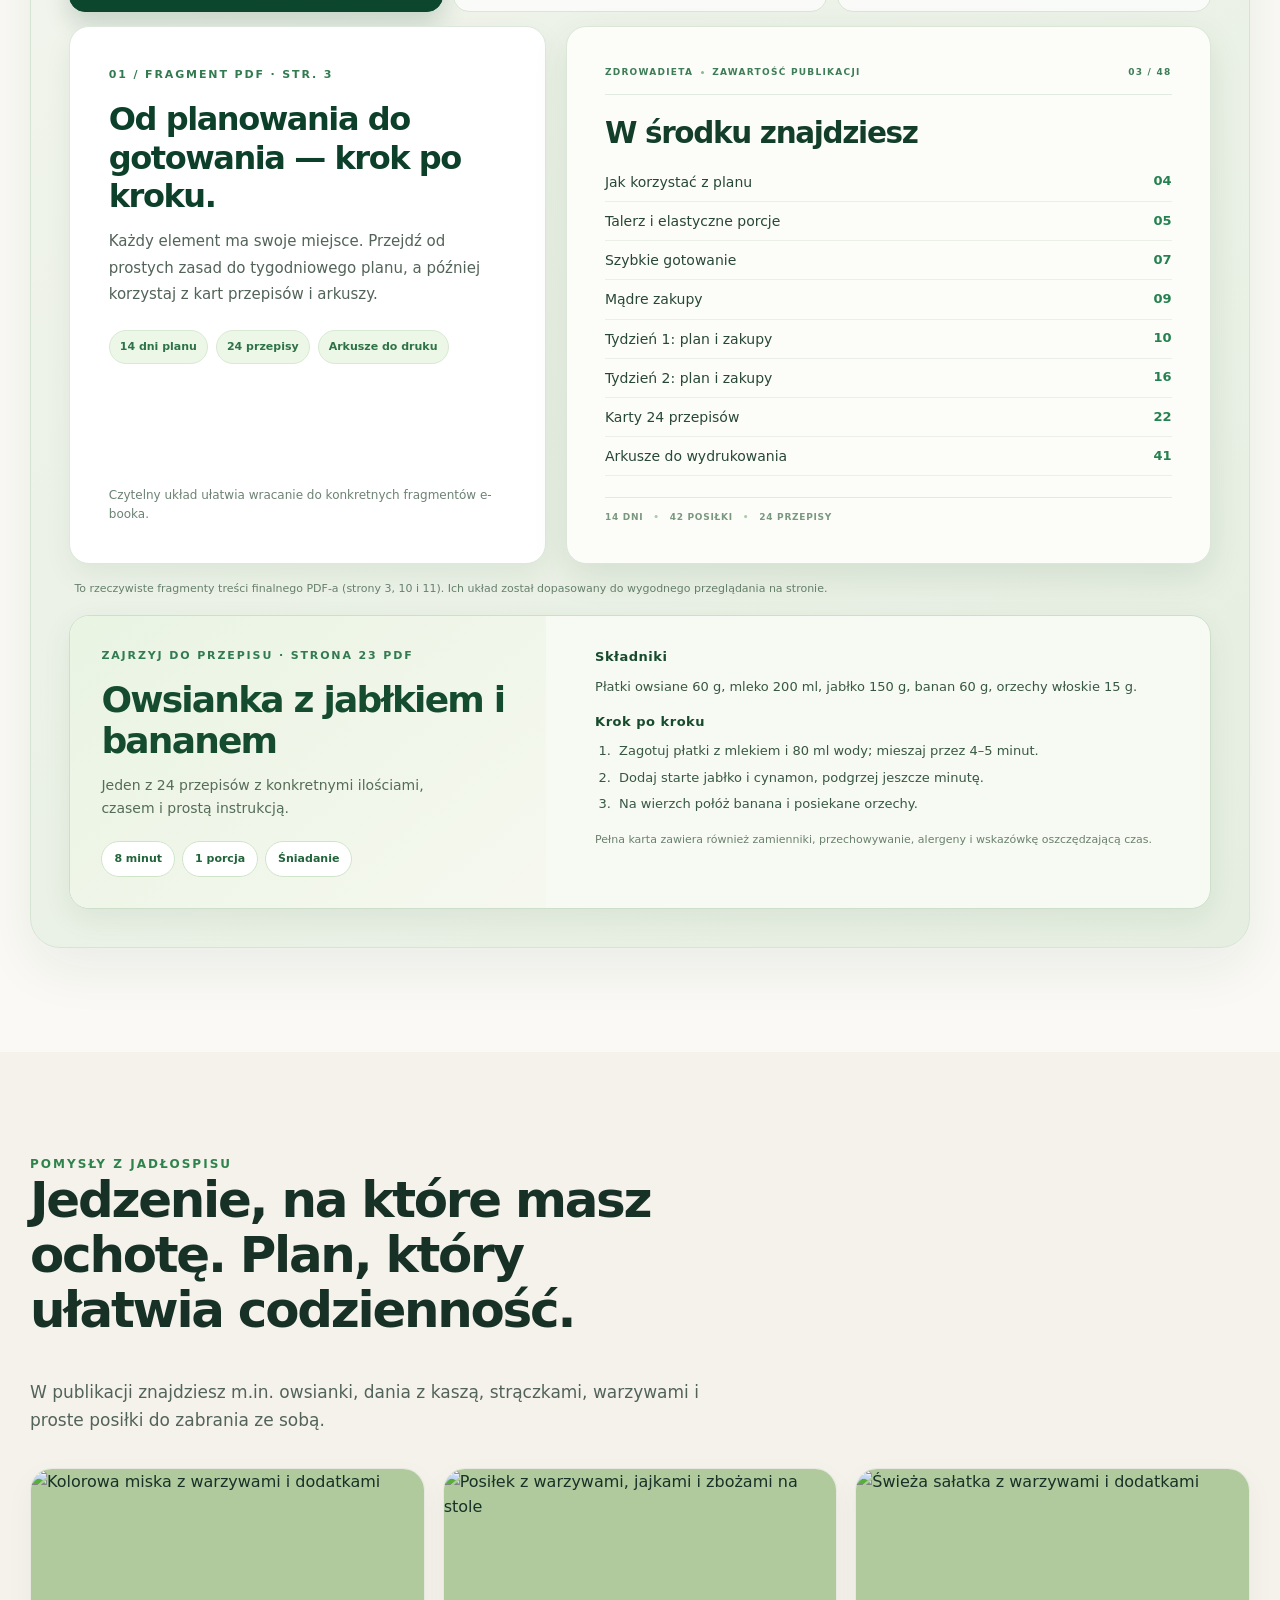
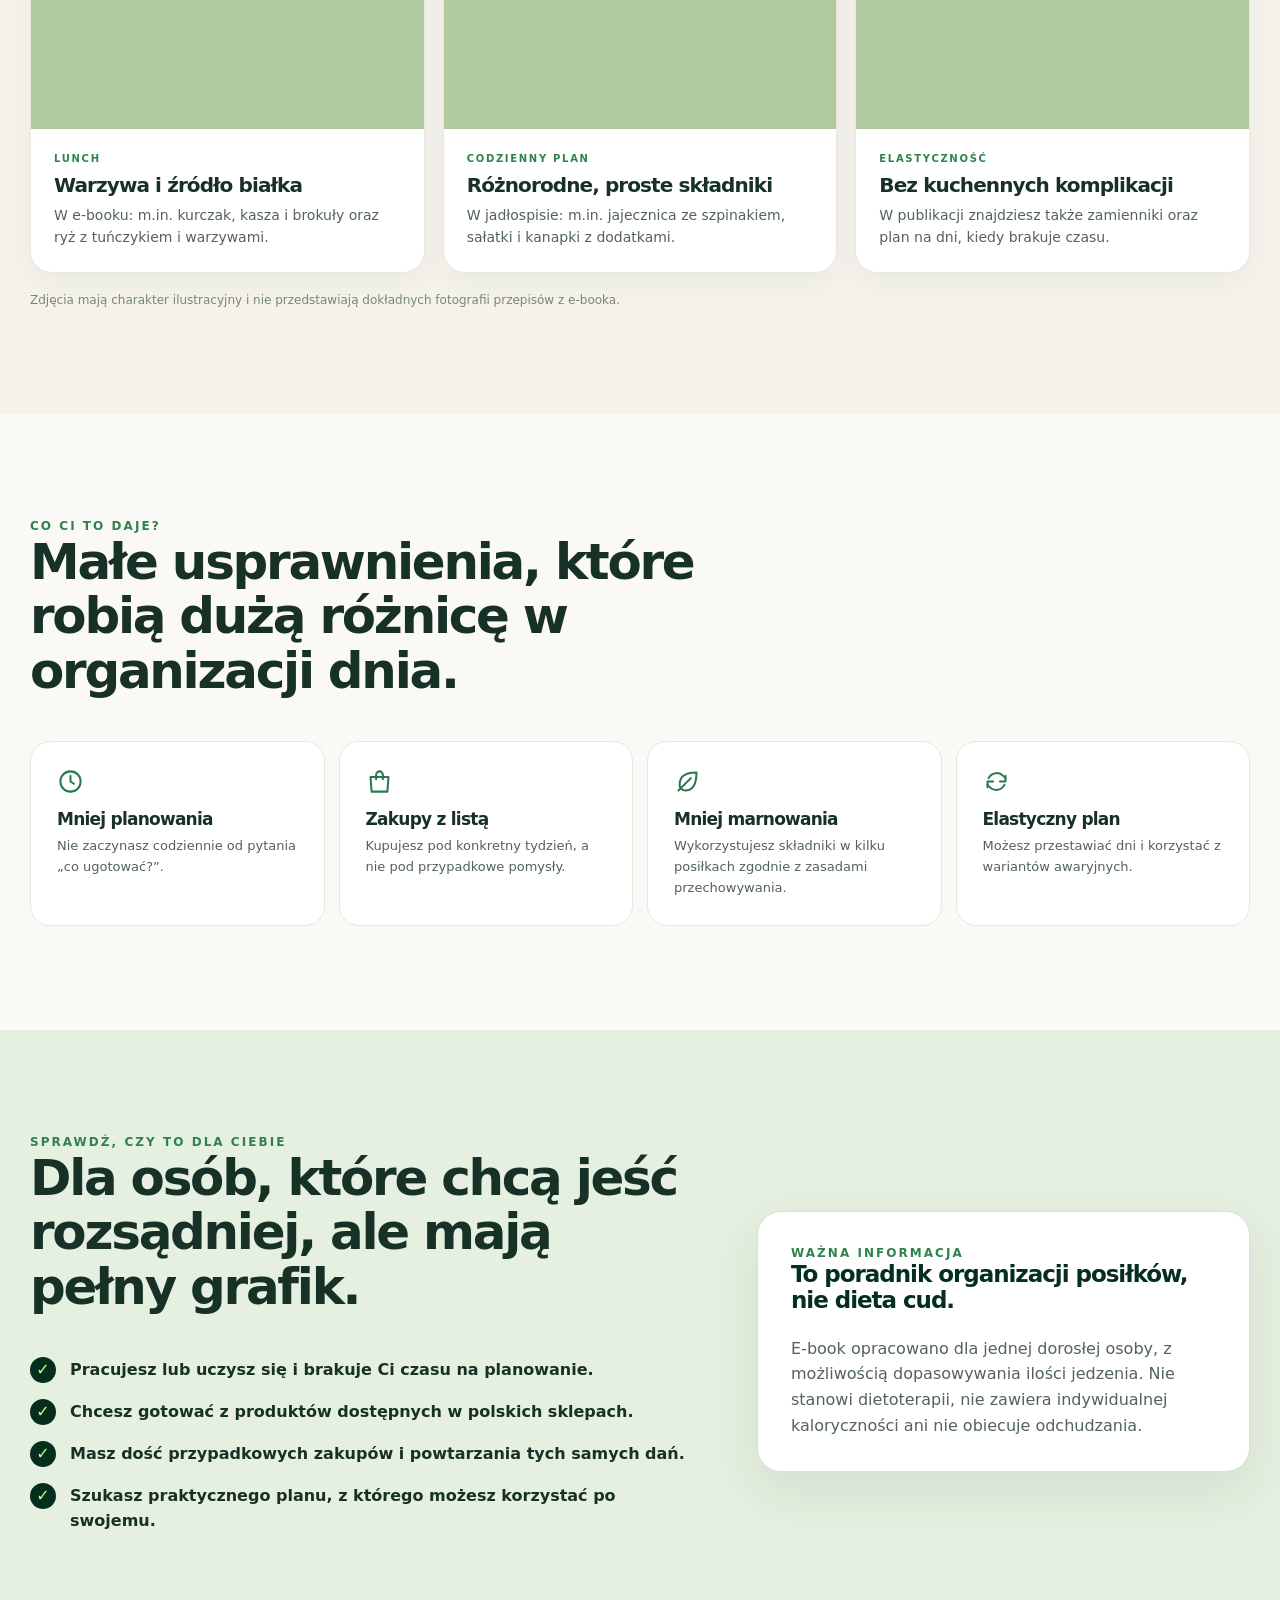
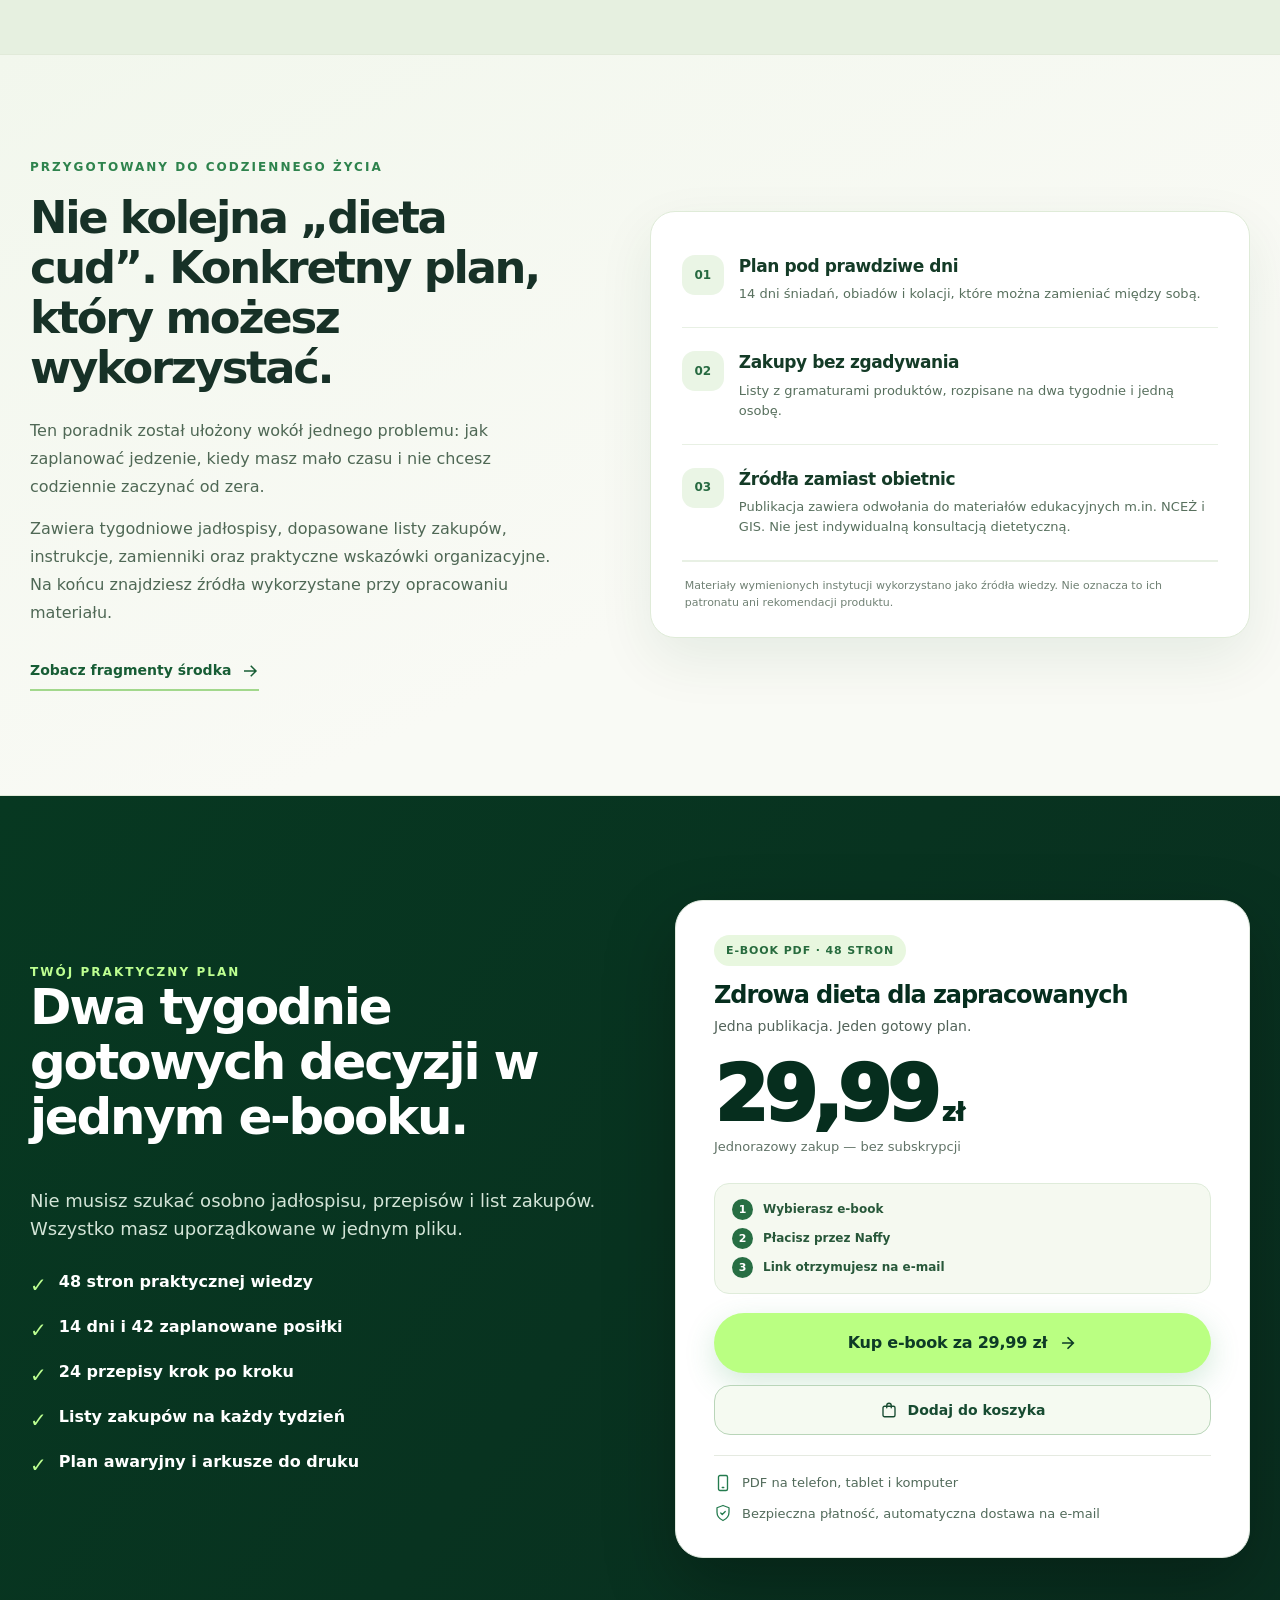
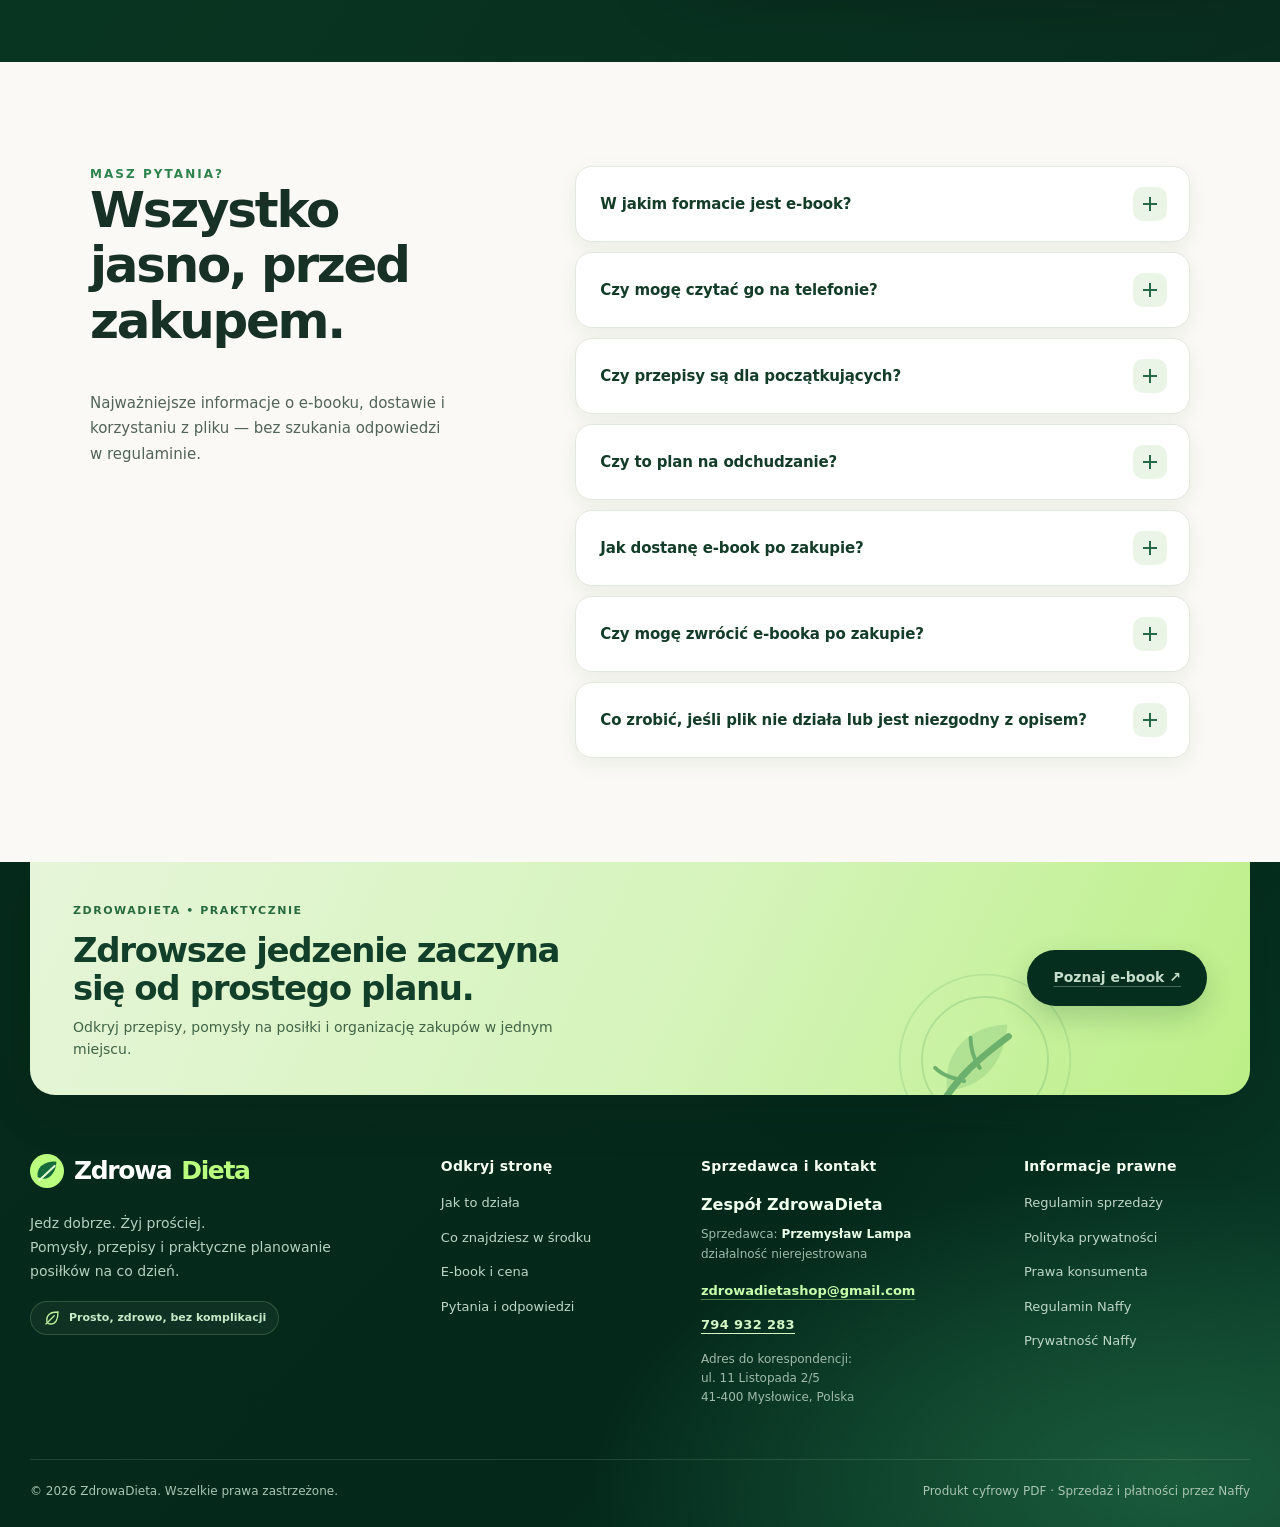
==== commit 584b98cc: "Refresh ZdrowaDieta with authentic PDF excerpts, consistent iconography, trust section, clear purcha" ====
--- a/index.html
+++ b/index.html
@@ -11,6 +11,12 @@
 <meta property="og:description" content="42 posiłki, 24 przepisy i gotowy plan zakupów. Praktyczny e-book dla zapracowanych.">
 <meta property="og:url" content="https://zdrowadieta.shop/">
 <link rel="canonical" href="https://zdrowadieta.shop/">
+<meta property="og:image" content="https://images.unsplash.com/photo-1546069901-ba9599a7e63c?auto=format%26fit=crop%26w=1200%26q=82">
+<meta property="og:image:alt" content="Zdrowy kolorowy posiłek – ZdrowaDieta">
+<meta name="twitter:card" content="summary_large_image">
+<meta name="twitter:title" content="Zdrowa dieta dla zapracowanych – e-book na 14 dni">
+<meta name="twitter:description" content="48 stron, 42 posiłki i listy zakupów. PDF za 29,99 zł.">
+<script type="application/ld+json">{"@context":"https://schema.org","@type":"Product","name":"Zdrowa dieta dla zapracowanych – e-book PDF","description":"48-stronicowy poradnik z 14-dniowym planem, 42 posiłkami, 24 przepisami i listami zakupów.","brand":{"@type":"Brand","name":"ZdrowaDieta"},"sku":"ZD-14-DNI-PDF","url":"https://zdrowadieta.shop/","offers":{"@type":"Offer","url":"https://www.naffy.io/zdrowa-dieta/zdrowadieta-krx","price":"29.99","priceCurrency":"PLN","availability":"https://schema.org/InStock","seller":{"@type":"Person","name":"Przemysław Lampa"}}}</script>
 <link rel="icon" type="image/svg+xml" href="/favicon.svg">
 <link rel="preconnect" href="https://images.unsplash.com" crossorigin>
 <title>ZdrowaDieta — 14 dni prostych posiłków | E-book PDF</title>
@@ -490,11 +496,77 @@
    transition:none!important;transform:none!important;will-change:auto;
  }
 }
+
+/* November 2026: authentic product proof, coherent iconography and refined mobile legibility */
+.announce-icon{display:inline-flex;vertical-align:-3px;align-items:center;justify-content:center;color:#baff91;margin-right:4px}
+.announce-icon svg{width:15px;height:15px}
+.proof-icon svg{width:24px;height:24px;color:#226645}
+.step-icon svg{width:31px;height:31px;color:#176b3e}
+.mini-ico svg{width:23px;height:23px;color:#247348}
+.benefit i svg{width:27px;height:27px;color:#28794b}
+.cart-empty .empty-symbol{display:flex;align-items:center;justify-content:center;color:#367e53}
+.cart-empty .empty-symbol svg{width:43px;height:43px}
+.inside-layout .plan-meals span:nth-child(3){grid-column:1 / -1;border-top:1px solid rgba(34,96,58,.10);padding-top:6px}
+.real-recipe-preview{display:grid;grid-template-columns:minmax(0,.85fr) minmax(0,1.15fr);gap:20px;align-items:stretch;margin-top:18px;border:1px solid #cddfcb;border-radius:20px;background:#f7faf3;overflow:hidden;box-shadow:0 9px 30px #1d4b1912}
+.real-recipe-intro{padding:31px;display:flex;flex-direction:column;align-items:flex-start;justify-content:center;background:linear-gradient(140deg,#e9f4e3,#f6f8ef)}
+.real-recipe-intro h3{font-size:clamp(25px,3vw,36px);line-height:1.13;letter-spacing:-.05em;color:#154c30;margin:15px 0 13px}
+.real-recipe-intro p{font-size:14px;line-height:1.65;color:#546c59;max-width:330px}
+.real-recipe-chips{display:flex;gap:7px;flex-wrap:wrap;margin-top:7px}
+.real-recipe-chips span{font-size:11px;font-weight:850;color:#21633a;background:#fff;border:1px solid #d0e4ca;padding:8px 12px;border-radius:99px}
+.real-recipe-steps{padding:26px 29px}
+.real-recipe-steps strong{display:block;color:#184b2d;font-size:13px;letter-spacing:.04em;margin:5px 0 8px}
+.real-recipe-steps p,.real-recipe-steps li{font-size:13px;line-height:1.65;color:#385743}
+.real-recipe-steps p{margin:0 0 14px}
+.real-recipe-steps ol{padding-left:20px;margin:0 0 10px}
+.real-recipe-steps li{padding-left:4px;margin-bottom:5px}
+.real-recipe-steps small{font-size:11px;line-height:1.55;color:#6a806d}
+.editorial-section{background:linear-gradient(155deg,#f2f7ed 0%,#f9faf5 65%);border-top:1px solid #e1ead9;border-bottom:1px solid #e1ead9}
+.editorial-grid{display:grid;grid-template-columns:minmax(0,.95fr) minmax(0,1.05fr);gap:clamp(35px,6vw,90px);align-items:center}
+.editorial-copy h2{font-size:clamp(34px,3.5vw,53px);line-height:1.12;letter-spacing:-.05em;margin:17px 0 24px}
+.editorial-copy p{font-size:16px;line-height:1.75;max-width:550px;color:#4f6855;margin-bottom:14px}
+.editorial-link{display:inline-flex;gap:10px;align-items:center;font-size:14px;font-weight:850;color:#175d35;margin-top:18px;border-bottom:2px solid #a2d88c;padding-bottom:7px}
+.editorial-link svg{width:18px;height:18px;transition:transform .2s}
+.editorial-link:hover svg{transform:translateX(3px)}
+.editorial-facts{background:#fff;border:1px solid #dfebd8;border-radius:25px;padding:20px 31px;box-shadow:0 21px 56px #0e4a2315}
+.editorial-fact{display:grid;grid-template-columns:42px minmax(0,1fr);align-items:start;gap:15px;padding:23px 0;border-bottom:1px solid #e8f0e4}
+.editorial-fact:last-of-type{border-bottom:0}
+.editorial-index{display:grid;place-items:center;min-width:40px;height:40px;font-size:12px;font-weight:900;color:#276a41;border-radius:13px;background:#eaf5e5}
+.editorial-fact h3{font-size:17px;letter-spacing:-.025em;line-height:1.3;margin:0 0 7px;color:#143b27}
+.editorial-fact p{font-size:13px;line-height:1.55;margin:0;color:#58705e}
+.editorial-fine{font-size:11px;line-height:1.55;padding:15px 3px 6px;border-top:1px solid #e8f0e4;color:#708174}
+.buy-process{display:grid;gap:8px;margin:15px 0 19px;padding:15px 17px;border-radius:15px;background:#f5f9f0;border:1px solid #dfecda}
+.buy-process span{display:flex;gap:10px;align-items:center;font-size:12px;font-weight:740;color:#28583a;line-height:1.4}
+.buy-process b{display:grid;place-items:center;flex:none;width:21px;height:21px;border-radius:50%;font-size:11px;color:#fff;background:#276e43}
+@media(max-width:900px){
+ .editorial-grid,.real-recipe-preview{grid-template-columns:1fr}
+ .real-recipe-intro{padding:26px}
+ .real-recipe-steps{padding:24px}
+}
+@media(max-width:560px){
+ .proof-item small{font-size:11.5px;line-height:1.4}
+ .proof-icon svg{width:21px;height:21px}
+ .inside-layout .plan-meals{grid-template-columns:1fr}
+ .inside-layout .plan-meals span:nth-child(3){grid-column:auto}
+ .real-recipe-preview{margin-top:15px}
+ .real-recipe-intro{padding:23px}
+ .real-recipe-intro h3{font-size:27px}
+ .real-recipe-steps{padding:22px}
+ .editorial-copy h2{font-size:clamp(32px,8vw,41px)}
+ .editorial-facts{padding:14px 22px;border-radius:20px}
+ .editorial-fact{grid-template-columns:37px minmax(0,1fr);gap:12px;padding:17px 0}
+ .editorial-index{min-width:34px;height:34px}
+ .editorial-fact h3{font-size:16px}
+ .editorial-fact p{font-size:13px}
+ .preview-note{font-size:12px;line-height:1.6}
+ .doc-preview .tab small{font-size:10.5px}
+ .offer-card .buy-process span{font-size:12px}
+}
+@media(prefers-reduced-motion:reduce){.editorial-link svg{transition:none}}
 </style>
 </head>
 <body>
 <a href="#main" class="skip">Przejdź do treści</a>
-<div class="announcement">🌿 <b>Jedz dobrze. Żyj prościej.</b> Praktyczny e-book z planem na 14 dni.</div>
+<div class="announcement"><span class="announce-icon" aria-hidden="true"><svg viewBox="0 0 24 24" fill="none" stroke="currentColor" stroke-width="1.8" stroke-linecap="round" stroke-linejoin="round" aria-hidden="true"><path d="M20 4C9 4 5 8 5 15a5 5 0 0 0 5 5c7 0 10-6 10-16Z"/><path d="M4 20 15 9"/></svg></span> <b>Jedz dobrze. Żyj prościej.</b> Praktyczny e-book z planem na 14 dni.</div>
 <header class="site-header">
  <nav class="container nav" aria-label="Nawigacja główna">
   <a class="brand" href="#" aria-label="ZdrowaDieta — strona główna"><svg viewBox="0 0 40 40" role="img" aria-label="Liść"><circle cx="20" cy="20" r="20" fill="#baff7d"/><path d="M9 27C7 14 20 8 31 9c0 13-10 25-22 18Z" fill="#146b3b"/><path d="M12 30 28 14" stroke="#e1ffce" stroke-width="2.6" stroke-linecap="round"/></svg>Zdrowa<span>Dieta</span></a>
@@ -526,10 +598,10 @@
 
  <div class="proof-strip" aria-label="Co otrzymujesz">
   <div class="container proof-row">
-   <div class="proof-item"><span class="proof-icon">📅</span><div><b>14 dni</b><small>gotowego jadłospisu</small></div></div>
-   <div class="proof-item"><span class="proof-icon">🥗</span><div><b>42 posiłki</b><small>3 propozycje dziennie</small></div></div>
-   <div class="proof-item"><span class="proof-icon">📖</span><div><b>24 przepisy</b><small>instrukcje krok po kroku</small></div></div>
-   <div class="proof-item"><span class="proof-icon">🛒</span><div><b>2 listy zakupów</b><small>po jednej na tydzień</small></div></div>
+   <div class="proof-item"><span class="proof-icon"><svg viewBox="0 0 24 24" fill="none" stroke="currentColor" stroke-width="1.8" stroke-linecap="round" stroke-linejoin="round" aria-hidden="true"><rect x="3" y="5" width="18" height="16" rx="2"/><path d="M7 3v4m10-4v4M3 10h18M8 14h3m-3 4h6"/></svg></span><div><b>14 dni</b><small>gotowego jadłospisu</small></div></div>
+   <div class="proof-item"><span class="proof-icon"><svg viewBox="0 0 24 24" fill="none" stroke="currentColor" stroke-width="1.8" stroke-linecap="round" stroke-linejoin="round" aria-hidden="true"><path d="M3 13a9 9 0 0 0 18 0H3Z"/><path d="M7 9c0-2 2-3 2-5m4 5c0-2 2-3 2-5m4 5c0-2 2-3 2-5M7 21h10"/></svg></span><div><b>42 posiłki</b><small>3 propozycje dziennie</small></div></div>
+   <div class="proof-item"><span class="proof-icon"><svg viewBox="0 0 24 24" fill="none" stroke="currentColor" stroke-width="1.8" stroke-linecap="round" stroke-linejoin="round" aria-hidden="true"><path d="M4 5.5C4 4.7 4.7 4 5.5 4H11a4 4 0 0 1 4 4v12a4 4 0 0 0-4-4H5.5A1.5 1.5 0 0 0 4 17.5v-12ZM20 5.5c0-.8-.7-1.5-1.5-1.5H15v16a4 4 0 0 1 4-4h-.5c.8 0 1.5.7 1.5 1.5v-12Z"/></svg></span><div><b>24 przepisy</b><small>instrukcje krok po kroku</small></div></div>
+   <div class="proof-item"><span class="proof-icon"><svg viewBox="0 0 24 24" fill="none" stroke="currentColor" stroke-width="1.8" stroke-linecap="round" stroke-linejoin="round" aria-hidden="true"><path d="M4 8h16l-1 13H5L4 8Z"/><path d="M9 10V6a3 3 0 0 1 6 0v4"/></svg></span><div><b>2 listy zakupów</b><small>po jednej na tydzień</small></div></div>
   </div>
  </div>
 
@@ -553,9 +625,9 @@
   <div class="container">
    <div class="section-head reveal"><div class="eyebrow">Mniej zastanawiania, więcej działania</div><h2>Jak korzystać z planu?</h2><p>Trzy proste kroki, które możesz powtarzać co tydzień. Bez skomplikowanych zasad i kupowania specjalnego sprzętu.</p></div>
    <div class="step-grid">
-    <article class="step reveal"><div class="step-top"><span class="step-icon">📆</span><span class="step-num">KROK 01</span></div><h3>Wybierz posiłki</h3><p>Sprawdź jadłospis na 7 dni. Możesz zmieniać kolejność dań i dopasować porcje do swoich potrzeb.</p></article>
-    <article class="step reveal"><div class="step-top"><span class="step-icon">🛍️</span><span class="step-num">KROK 02</span></div><h3>Zrób przemyślane zakupy</h3><p>Korzystaj z listy składników na tydzień. Najpierw skreśl produkty, które już masz w domu.</p></article>
-    <article class="step reveal"><div class="step-top"><span class="step-icon">🍳</span><span class="step-num">KROK 03</span></div><h3>Gotuj po swojemu</h3><p>Otwórz przepis i działaj krok po kroku. Gdy dzień się posypie, sięgnij po plan awaryjny.</p></article>
+    <article class="step reveal"><div class="step-top"><span class="step-icon"><svg viewBox="0 0 24 24" fill="none" stroke="currentColor" stroke-width="1.8" stroke-linecap="round" stroke-linejoin="round" aria-hidden="true"><rect x="3" y="5" width="18" height="16" rx="2"/><path d="M7 3v4m10-4v4M3 10h18M8 14h3m-3 4h6"/></svg></span><span class="step-num">KROK 01</span></div><h3>Wybierz posiłki</h3><p>Sprawdź jadłospis na 7 dni. Możesz zmieniać kolejność dań i dopasować porcje do swoich potrzeb.</p></article>
+    <article class="step reveal"><div class="step-top"><span class="step-icon"><svg viewBox="0 0 24 24" fill="none" stroke="currentColor" stroke-width="1.8" stroke-linecap="round" stroke-linejoin="round" aria-hidden="true"><path d="M4 8h16l-1 13H5L4 8Z"/><path d="M9 10V6a3 3 0 0 1 6 0v4"/></svg></span><span class="step-num">KROK 02</span></div><h3>Zrób przemyślane zakupy</h3><p>Korzystaj z listy składników na tydzień. Najpierw skreśl produkty, które już masz w domu.</p></article>
+    <article class="step reveal"><div class="step-top"><span class="step-icon"><svg viewBox="0 0 24 24" fill="none" stroke="currentColor" stroke-width="1.8" stroke-linecap="round" stroke-linejoin="round" aria-hidden="true"><path d="M3 11h18v5a5 5 0 0 1-5 5H8a5 5 0 0 1-5-5v-5ZM7 11V6a3 3 0 0 1 6 0v5M21 11V8M6 21h12"/></svg></span><span class="step-num">KROK 03</span></div><h3>Gotuj po swojemu</h3><p>Otwórz przepis i działaj krok po kroku. Gdy dzień się posypie, sięgnij po plan awaryjny.</p></article>
    </div>
   </div>
  </section>
@@ -566,9 +638,9 @@
     <div class="eyebrow">Zajrzyj do publikacji</div><h2>To nie zbiór przypadkowych przepisów. To gotowy system.</h2>
     <p>W e-booku znajdziesz nie tylko pomysły na jedzenie, lecz także wskazówki dotyczące zakupów, organizacji kuchni, bezpieczeństwa przechowywania i awaryjnych zamienników.</p>
     <div class="mini-features">
-     <div class="mini-feature"><span class="mini-ico">📅</span><div><h3>Dwa tygodnie jadłospisów</h3><p>Śniadania, obiady i kolacje rozpisane dzień po dniu.</p></div></div>
-     <div class="mini-feature"><span class="mini-ico">⏱️</span><div><h3>Czasy przygotowania i zamienniki</h3><p>Przepisy ze wskazanym czasem aktywnym, całkowitym oraz alergenami.</p></div></div>
-     <div class="mini-feature"><span class="mini-ico">📝</span><div><h3>Arkusze do wydrukowania</h3><p>Materiały ułatwiające planowanie kolejnych tygodni.</p></div></div>
+     <div class="mini-feature"><span class="mini-ico"><svg viewBox="0 0 24 24" fill="none" stroke="currentColor" stroke-width="1.8" stroke-linecap="round" stroke-linejoin="round" aria-hidden="true"><rect x="3" y="5" width="18" height="16" rx="2"/><path d="M7 3v4m10-4v4M3 10h18M8 14h3m-3 4h6"/></svg></span><div><h3>Dwa tygodnie jadłospisów</h3><p>Śniadania, obiady i kolacje rozpisane dzień po dniu.</p></div></div>
+     <div class="mini-feature"><span class="mini-ico"><svg viewBox="0 0 24 24" fill="none" stroke="currentColor" stroke-width="1.8" stroke-linecap="round" stroke-linejoin="round" aria-hidden="true"><circle cx="12" cy="12" r="9"/><path d="M12 7v5l3 2"/></svg></span><div><h3>Czasy przygotowania i zamienniki</h3><p>Przepisy ze wskazanym czasem aktywnym, całkowitym oraz alergenami.</p></div></div>
+     <div class="mini-feature"><span class="mini-ico"><svg viewBox="0 0 24 24" fill="none" stroke="currentColor" stroke-width="1.8" stroke-linecap="round" stroke-linejoin="round" aria-hidden="true"><rect x="5" y="3" width="14" height="18" rx="2"/><path d="M9 8h6M9 12h6M9 16h3"/></svg></span><div><h3>Arkusze do wydrukowania</h3><p>Materiały ułatwiające planowanie kolejnych tygodni.</p></div></div>
     </div>
     <a class="btn btn-outline" href="#oferta">Zobacz, co otrzymasz <svg aria-hidden="true" viewBox="0 0 24 24" fill="none" stroke="currentColor" stroke-width="2.3" stroke-linecap="round"><path d="M5 12h14m-7-7 7 7-7 7"/></svg></a>
    </div>
@@ -586,7 +658,7 @@
     <article class="page-sheet preview-stage" role="tabpanel" id="panel-contents" aria-labelledby="tab-contents">
      <div class="preview-grid">
       <div class="preview-explainer">
-       <div class="preview-overline">01 / Nawigacja</div>
+       <div class="preview-overline">01 / Fragment PDF · str. 3</div>
        <h3>Od planowania do gotowania — krok po kroku.</h3>
        <p>Każdy element ma swoje miejsce. Przejdź od prostych zasad do tygodniowego planu, a później korzystaj z kart przepisów i arkuszy.</p>
        <div class="preview-highlights"><span>14 dni planu</span><span>24 przepisy</span><span>Arkusze do druku</span></div>
@@ -612,19 +684,19 @@
     <article class="page-sheet preview-stage" role="tabpanel" id="panel-plan" aria-labelledby="tab-plan" hidden>
      <div class="preview-grid">
       <div class="preview-explainer">
-       <div class="preview-overline">02 / Jadłospis</div>
+       <div class="preview-overline">02 / Fragment PDF · str. 10</div>
        <h3>Codziennie wiesz, co przygotować.</h3>
        <p>Gotowy plan pomaga ograniczyć codzienne decyzje. Dni możesz zamieniać, a porcje dopasować do własnych potrzeb.</p>
        <div class="preview-highlights"><span>3 posiłki dziennie</span><span>14 dni</span><span>Elastyczny plan</span></div>
-       <div class="preview-footnote">Poniżej przykładowe śniadania i obiady. Pełny plan obejmuje także kolacje.</div>
+       <div class="preview-footnote">Poniżej rzeczywiste posiłki z pierwszych trzech dni. W e-booku znajdziesz pozostałe 11 dni.</div>
       </div>
       <div class="preview-document preview-document-plan">
        <div class="preview-docbar"><span>ZDROWADIETA <i></i> TYDZIEŃ 1</span><span>PLAN</span></div>
-       <h4>Trzy dni na dobry początek</h4>
+       <h4>Pierwsze trzy dni z PDF-a</h4>
        <div class="plan-table">
-        <div class="plan-row"><div class="plan-day"><b>01</b><span>Poniedziałek</span></div><div class="plan-meals"><span><small>Śniadanie</small>Owsianka z jabłkiem i bananem</span><span><small>Obiad</small>Makaron z ciecierzycą</span></div></div>
-        <div class="plan-row"><div class="plan-day"><b>02</b><span>Wtorek</span></div><div class="plan-meals"><span><small>Śniadanie</small>Kanapki z twarożkiem</span><span><small>Obiad</small>Kurczak, kasza i brokuły</span></div></div>
-        <div class="plan-row"><div class="plan-day"><b>03</b><span>Środa</span></div><div class="plan-meals"><span><small>Śniadanie</small>Jajecznica ze szpinakiem</span><span><small>Obiad</small>Chili z soczewicy i fasoli</span></div></div>
+        <div class="plan-row"><div class="plan-day"><b>01</b><span>Poniedziałek</span></div><div class="plan-meals"><span><small>Śniadanie</small>Owsianka z jabłkiem i bananem</span><span><small>Obiad</small>Makaron pomidorowy z ciecierzycą</span><span><small>Kolacja</small>Sałatka z fasolą i jajkiem</span></div></div>
+        <div class="plan-row"><div class="plan-day"><b>02</b><span>Wtorek</span></div><div class="plan-meals"><span><small>Śniadanie</small>Kanapki z twarożkiem i warzywami</span><span><small>Obiad</small>Kurczak, kasza i brokuły</span><span><small>Kolacja</small>Kanapki z hummusem i chrupiącymi warzywami</span></div></div>
+        <div class="plan-row"><div class="plan-day"><b>03</b><span>Środa</span></div><div class="plan-meals"><span><small>Śniadanie</small>Jajecznica ze szpinakiem</span><span><small>Obiad</small>Gęste chili z soczewicy i fasoli</span><span><small>Kolacja</small>Tortilla z tofu i papryką</span></div></div>
        </div>
        <div class="preview-docfooter">DWA TYGODNIE <span>•</span> ŚNIADANIA, OBIADY I KOLACJE</div>
       </div>
@@ -633,7 +705,7 @@
     <article class="page-sheet preview-stage" role="tabpanel" id="panel-shop" aria-labelledby="tab-shop" hidden>
      <div class="preview-grid">
       <div class="preview-explainer">
-       <div class="preview-overline">03 / Zakupy</div>
+       <div class="preview-overline">03 / Fragment PDF · str. 11</div>
        <h3>Jedna lista zamiast wielu wizyt w sklepie.</h3>
        <p>Zanim wyjdziesz na zakupy, sprawdź, co masz w domu. Lista pomaga kupować pod wybrane posiłki, a nie na chybił trafił.</p>
        <div class="preview-highlights"><span>Listy na 2 tygodnie</span><span>Gramatury</span><span>Dla 1 osoby</span></div>
@@ -641,20 +713,35 @@
       </div>
       <div class="preview-document preview-document-shop">
        <div class="preview-docbar"><span>ZDROWADIETA <i></i> TYDZIEŃ 1</span><span>ZAKUPY</span></div>
-       <h4>Przykładowa lista zakupów</h4>
+       <h4>Lista zakupów 1 — fragment</h4>
        <div class="shop-columns">
-        <div><h5>Świeże produkty</h5>
-         <ul><li><span>Jaja</span><b>9 szt.</b></li><li><span>Marchew</span><b>480 g</b></li><li><span>Ogórek</span><b>620 g</b></li><li><span>Pomidor</span><b>900 g</b></li><li><span>Jogurt naturalny</span><b>550 g</b></li></ul>
+        <div><h5>Warzywa i owoce</h5>
+         <ul><li><span>Marchew</span><b>480 g</b></li><li><span>Ogórek</span><b>620 g</b></li><li><span>Pomidor</span><b>900 g</b></li><li><span>Jabłko</span><b>150 g</b></li><li><span>Papryka</span><b>220 g</b></li></ul>
         </div>
-        <div><h5>Do spiżarni i lodówki</h5>
-         <ul><li><span>Kurczak</span><b>290 g</b></li><li><span>Ciecierzyca</span><b>400 g</b></li><li><span>Ryż</span><b>205 g</b></li><li><span>Płatki owsiane</span><b>200 g</b></li><li><span>Passata</span><b>740 ml</b></li></ul>
+        <div><h5>Białko i nabiał</h5>
+         <ul><li><span>Jaja</span><b>9 szt.</b></li><li><span>Pierś kurczaka</span><b>290 g</b></li><li><span>Tofu naturalne</span><b>150 g</b></li><li><span>Jogurt naturalny</span><b>550 g</b></li><li><span>Skyr naturalny</span><b>180 g</b></li></ul>
         </div>
        </div>
        <div class="preview-docfooter">SPRAWDŹ ZAPASY <span>•</span> KUP TYLKO TO, CZEGO POTRZEBUJESZ</div>
       </div>
      </div>
     </article>
-    <p class="preview-note">Podgląd prezentuje przykładowe treści e-booka. Układ został dostosowany do wygodnego przeglądania na stronie.</p>
+    <p class="preview-note">To rzeczywiste fragmenty treści finalnego PDF-a (strony 3, 10 i 11). Ich układ został dopasowany do wygodnego przeglądania na stronie.</p>
+    <div class="real-recipe-preview" aria-label="Rzeczywisty przepis z e-booka">
+     <div class="real-recipe-intro">
+      <span class="preview-overline">Zajrzyj do przepisu · strona 23 PDF</span>
+      <h3>Owsianka z jabłkiem i bananem</h3>
+      <p>Jeden z 24 przepisów z konkretnymi ilościami, czasem i prostą instrukcją.</p>
+      <div class="real-recipe-chips"><span>8 minut</span><span>1 porcja</span><span>Śniadanie</span></div>
+     </div>
+     <div class="real-recipe-steps">
+      <strong>Składniki</strong>
+      <p>Płatki owsiane 60 g, mleko 200 ml, jabłko 150 g, banan 60 g, orzechy włoskie 15 g.</p>
+      <strong>Krok po kroku</strong>
+      <ol><li>Zagotuj płatki z mlekiem i 80 ml wody; mieszaj przez 4–5 minut.</li><li>Dodaj starte jabłko i cynamon, podgrzej jeszcze minutę.</li><li>Na wierzch połóż banana i posiekane orzechy.</li></ol>
+      <small>Pełna karta zawiera również zamienniki, przechowywanie, alergeny i wskazówkę oszczędzającą czas.</small>
+     </div>
+    </div>
    </div>
   </div>
  </section>
@@ -663,7 +750,7 @@
   <div class="container">
    <div class="section-head reveal"><div class="eyebrow">Pomysły z jadłospisu</div><h2>Jedzenie, na które masz ochotę. Plan, który ułatwia codzienność.</h2><p>W publikacji znajdziesz m.in. owsianki, dania z kaszą, strączkami, warzywami i proste posiłki do zabrania ze sobą.</p></div>
    <div class="food-grid">
-    <article class="food-card reveal"><div class="food-pic"><img loading="lazy" decoding="async" src="https://images.unsplash.com/photo-1546069901-ba9599a7e63c?auto=format&amp;fit=crop&amp;w=750&amp;q=78" width="650" height="500" alt="Kolorowa miska z warzywami i dodatkami"></div><div class="food-content"><div class="eyebrow">Lunch</div><h3>Warzywa i źródło białka</h3><p>W e-booku: m.in. kurczak, kasza i brokuły oraz ryż z tuńczykiem i warzywami.</p></div></article>
+    <article class="food-card reveal"><div class="food-pic"><img loading="lazy" decoding="async" src="https://images.unsplash.com/photo-1512621776951-a57141f2eefd?auto=format&amp;fit=crop&amp;w=750&amp;q=78" width="650" height="500" alt="Kolorowa miska z warzywami i dodatkami"></div><div class="food-content"><div class="eyebrow">Lunch</div><h3>Warzywa i źródło białka</h3><p>W e-booku: m.in. kurczak, kasza i brokuły oraz ryż z tuńczykiem i warzywami.</p></div></article>
     <article class="food-card reveal"><div class="food-pic"><img loading="lazy" decoding="async" src="https://images.unsplash.com/photo-1490645935967-10de6ba17061?auto=format&amp;fit=crop&amp;w=750&amp;q=78" width="650" height="500" alt="Posiłek z warzywami, jajkami i zbożami na stole"></div><div class="food-content"><div class="eyebrow">Codzienny plan</div><h3>Różnorodne, proste składniki</h3><p>W jadłospisie: m.in. jajecznica ze szpinakiem, sałatki i kanapki z dodatkami.</p></div></article>
     <article class="food-card reveal"><div class="food-pic"><img loading="lazy" decoding="async" src="https://images.unsplash.com/photo-1540189549336-e6e99c3679fe?auto=format&amp;fit=crop&amp;w=750&amp;q=78" width="650" height="500" alt="Świeża sałatka z warzywami i dodatkami"></div><div class="food-content"><div class="eyebrow">Elastyczność</div><h3>Bez kuchennych komplikacji</h3><p>W publikacji znajdziesz także zamienniki oraz plan na dni, kiedy brakuje czasu.</p></div></article>
    </div>
@@ -672,10 +759,10 @@
  </section>
 
  <section class="section" id="korzysci"><div class="container"><div class="section-head reveal"><div class="eyebrow">Co Ci to daje?</div><h2>Małe usprawnienia, które robią dużą różnicę w organizacji dnia.</h2></div><div class="benefits-grid">
-   <div class="benefit reveal"><i>⏰</i><h3>Mniej planowania</h3><p>Nie zaczynasz codziennie od pytania „co ugotować?”.</p></div>
-   <div class="benefit reveal"><i>🛍️</i><h3>Zakupy z listą</h3><p>Kupujesz pod konkretny tydzień, a nie pod przypadkowe pomysły.</p></div>
-   <div class="benefit reveal"><i>🥬</i><h3>Mniej marnowania</h3><p>Wykorzystujesz składniki w kilku posiłkach zgodnie z zasadami przechowywania.</p></div>
-   <div class="benefit reveal"><i>🔁</i><h3>Elastyczny plan</h3><p>Możesz przestawiać dni i korzystać z wariantów awaryjnych.</p></div>
+   <div class="benefit reveal"><i><svg viewBox="0 0 24 24" fill="none" stroke="currentColor" stroke-width="1.8" stroke-linecap="round" stroke-linejoin="round" aria-hidden="true"><circle cx="12" cy="12" r="9"/><path d="M12 7v5l3 2"/></svg></i><h3>Mniej planowania</h3><p>Nie zaczynasz codziennie od pytania „co ugotować?”.</p></div>
+   <div class="benefit reveal"><i><svg viewBox="0 0 24 24" fill="none" stroke="currentColor" stroke-width="1.8" stroke-linecap="round" stroke-linejoin="round" aria-hidden="true"><path d="M4 8h16l-1 13H5L4 8Z"/><path d="M9 10V6a3 3 0 0 1 6 0v4"/></svg></i><h3>Zakupy z listą</h3><p>Kupujesz pod konkretny tydzień, a nie pod przypadkowe pomysły.</p></div>
+   <div class="benefit reveal"><i><svg viewBox="0 0 24 24" fill="none" stroke="currentColor" stroke-width="1.8" stroke-linecap="round" stroke-linejoin="round" aria-hidden="true"><path d="M20 4C9 4 5 8 5 15a5 5 0 0 0 5 5c7 0 10-6 10-16Z"/><path d="M4 20 15 9"/></svg></i><h3>Mniej marnowania</h3><p>Wykorzystujesz składniki w kilku posiłkach zgodnie z zasadami przechowywania.</p></div>
+   <div class="benefit reveal"><i><svg viewBox="0 0 24 24" fill="none" stroke="currentColor" stroke-width="1.8" stroke-linecap="round" stroke-linejoin="round" aria-hidden="true"><path d="M20 7v5h-5M4 17v-5h5"/><path d="M5 9a8 8 0 0 1 13-2l2 2M19 15a8 8 0 0 1-13 2l-2-2"/></svg></i><h3>Elastyczny plan</h3><p>Możesz przestawiać dni i korzystać z wariantów awaryjnych.</p></div>
   </div></div></section>
 
  <section class="section audience" id="dla-kogo"><div class="container audience-layout">
@@ -683,11 +770,29 @@
    <aside class="honest-note reveal"><div class="eyebrow">Ważna informacja</div><h3>To poradnik organizacji posiłków, nie dieta cud.</h3><p>E-book opracowano dla jednej dorosłej osoby, z możliwością dopasowywania ilości jedzenia. Nie stanowi dietoterapii, nie zawiera indywidualnej kaloryczności ani nie obiecuje odchudzania.</p></aside>
  </div></section>
 
+
+ <section class="section editorial-section" id="o-poradniku">
+  <div class="container editorial-grid">
+   <div class="editorial-copy reveal">
+    <div class="eyebrow">Przygotowany do codziennego życia</div>
+    <h2>Nie kolejna „dieta cud”. Konkretny plan, który możesz wykorzystać.</h2>
+    <p>Ten poradnik został ułożony wokół jednego problemu: jak zaplanować jedzenie, kiedy masz mało czasu i nie chcesz codziennie zaczynać od zera.</p>
+    <p>Zawiera tygodniowe jadłospisy, dopasowane listy zakupów, instrukcje, zamienniki oraz praktyczne wskazówki organizacyjne. Na końcu znajdziesz źródła wykorzystane przy opracowaniu materiału.</p>
+    <a href="#w-srodku" class="editorial-link">Zobacz fragmenty środka <svg viewBox="0 0 24 24" fill="none" stroke="currentColor" stroke-width="2" aria-hidden="true"><path d="M4 12h16m-7-7 7 7-7 7"/></svg></a>
+   </div>
+   <div class="editorial-facts reveal">
+    <div class="editorial-fact"><span class="editorial-index">01</span><div><h3>Plan pod prawdziwe dni</h3><p>14 dni śniadań, obiadów i kolacji, które można zamieniać między sobą.</p></div></div>
+    <div class="editorial-fact"><span class="editorial-index">02</span><div><h3>Zakupy bez zgadywania</h3><p>Listy z gramaturami produktów, rozpisane na dwa tygodnie i jedną osobę.</p></div></div>
+    <div class="editorial-fact"><span class="editorial-index">03</span><div><h3>Źródła zamiast obietnic</h3><p>Publikacja zawiera odwołania do materiałów edukacyjnych m.in. NCEŻ i GIS. Nie jest indywidualną konsultacją dietetyczną.</p></div></div>
+    <div class="editorial-fine">Materiały wymienionych instytucji wykorzystano jako źródła wiedzy. Nie oznacza to ich patronatu ani rekomendacji produktu.</div>
+   </div>
+  </div>
+ </section>
  <section class="section offer-section" id="oferta"><div class="container offer-layout">
   <div class="offer-copy reveal"><div class="eyebrow">Twój praktyczny plan</div><h2>Dwa tygodnie gotowych decyzji w jednym e-booku.</h2><p>Nie musisz szukać osobno jadłospisu, przepisów i list zakupów. Wszystko masz uporządkowane w jednym pliku.</p>
    <ul><li>48 stron praktycznej wiedzy</li><li>14 dni i 42 zaplanowane posiłki</li><li>24 przepisy krok po kroku</li><li>Listy zakupów na każdy tydzień</li><li>Plan awaryjny i arkusze do druku</li></ul>
   </div>
-  <div class="offer-card reveal"><span class="offer-label">E-book PDF · 48 stron</span><h3>Zdrowa dieta dla zapracowanych</h3><p>Jedna publikacja. Jeden gotowy plan.</p><div class="price">29,99<small>zł</small></div><div class="price-sub">Jednorazowy zakup — bez subskrypcji</div><a class="btn" id="buy" href="https://www.naffy.io/zdrowa-dieta/zdrowadieta-krx" rel="noopener">Kup e-book za 29,99 zł <svg aria-hidden="true" viewBox="0 0 24 24" fill="none" stroke="currentColor" stroke-width="2.3" stroke-linecap="round"><path d="M5 12h14m-7-7 7 7-7 7"/></svg></a><div class="cart-choice"><button class="cart-secondary" id="add-to-cart" type="button"><svg viewBox="0 0 24 24" fill="none" stroke="currentColor" stroke-width="1.8" stroke-linecap="round" stroke-linejoin="round" aria-hidden="true"><rect x="4" y="7" width="16" height="14" rx="2"/><path d="M9 9V6a3 3 0 0 1 6 0v3"/></svg> Dodaj do koszyka</button></div><div class="offer-foot"><span><svg viewBox="0 0 24 24" fill="none" stroke="currentColor" stroke-width="1.8" stroke-linecap="round" stroke-linejoin="round" aria-hidden="true"><rect x="6" y="2" width="12" height="20" rx="2"/><path d="M11 18h2"/></svg> PDF na telefon, tablet i komputer</span><span><svg viewBox="0 0 24 24" fill="none" stroke="currentColor" stroke-width="1.7" stroke-linecap="round" stroke-linejoin="round" aria-hidden="true"><path d="M12 2 4 5v6c0 5 3.4 8.9 8 11 4.6-2.1 8-6 8-11V5l-8-3Z"/><path d="m9 12 2 2 4-4"/></svg> Bezpieczna płatność, automatyczna dostawa na e-mail</span></div></div>
+  <div class="offer-card reveal"><span class="offer-label">E-book PDF · 48 stron</span><h3>Zdrowa dieta dla zapracowanych</h3><p>Jedna publikacja. Jeden gotowy plan.</p><div class="price">29,99<small>zł</small></div><div class="price-sub">Jednorazowy zakup — bez subskrypcji</div><div class="buy-process" aria-label="Jak wygląda zakup"><span><b>1</b> Wybierasz e-book</span><span><b>2</b> Płacisz przez Naffy</span><span><b>3</b> Link otrzymujesz na e-mail</span></div><a class="btn" id="buy" href="https://www.naffy.io/zdrowa-dieta/zdrowadieta-krx" rel="noopener">Kup e-book za 29,99 zł <svg aria-hidden="true" viewBox="0 0 24 24" fill="none" stroke="currentColor" stroke-width="2.3" stroke-linecap="round"><path d="M5 12h14m-7-7 7 7-7 7"/></svg></a><div class="cart-choice"><button class="cart-secondary" id="add-to-cart" type="button"><svg viewBox="0 0 24 24" fill="none" stroke="currentColor" stroke-width="1.8" stroke-linecap="round" stroke-linejoin="round" aria-hidden="true"><rect x="4" y="7" width="16" height="14" rx="2"/><path d="M9 9V6a3 3 0 0 1 6 0v3"/></svg> Dodaj do koszyka</button></div><div class="offer-foot"><span><svg viewBox="0 0 24 24" fill="none" stroke="currentColor" stroke-width="1.8" stroke-linecap="round" stroke-linejoin="round" aria-hidden="true"><rect x="6" y="2" width="12" height="20" rx="2"/><path d="M11 18h2"/></svg> PDF na telefon, tablet i komputer</span><span><svg viewBox="0 0 24 24" fill="none" stroke="currentColor" stroke-width="1.7" stroke-linecap="round" stroke-linejoin="round" aria-hidden="true"><path d="M12 2 4 5v6c0 5 3.4 8.9 8 11 4.6-2.1 8-6 8-11V5l-8-3Z"/><path d="m9 12 2 2 4-4"/></svg> Bezpieczna płatność, automatyczna dostawa na e-mail</span></div></div>
  </div></section>
 
  <section class="section" id="faq"><div class="container faq-wrap"><div class="section-head reveal"><div class="eyebrow">Masz pytania?</div><h2>Wszystko jasno, przed zakupem.</h2><p>Najważniejsze informacje o e-booku, dostawie i korzystaniu z pliku — bez szukania odpowiedzi w regulaminie.</p></div>
@@ -788,7 +893,7 @@
     </div>
     <div class="cart-items">
       <div class="cart-empty" id="cart-empty">
-        <div class="empty-symbol" aria-hidden="true">🛍️</div>
+        <div class="empty-symbol" aria-hidden="true"><svg viewBox="0 0 24 24" fill="none" stroke="currentColor" stroke-width="1.8" stroke-linecap="round" stroke-linejoin="round" aria-hidden="true"><path d="M4 8h16l-1 13H5L4 8Z"/><path d="M9 10V6a3 3 0 0 1 6 0v4"/></svg></div>
         <h3>Twój koszyk jest pusty</h3>
         <p>Dodaj e-booka z sekcji oferty, aby przejść do zakupu.</p>
         <button type="button" class="cart-secondary" id="cart-browse">Wróć do oferty</button>
@@ -828,7 +933,7 @@
 </div>
 <script>
 (function(){
- const url=new URL(location.href); let changed=false;for(const key of [...url.searchParams.keys()]){if(/^utm_/i.test(key)){url.searchParams.delete(key);changed=true}}if(changed)history.replaceState(history.state,"",url.pathname+url.search+url.hash);
+ // Parametry kampanii (utm_*) pozostają w adresie, aby można było mierzyć źródła ruchu.
  const reduced=window.matchMedia("(prefers-reduced-motion: reduce)");
  const nav=document.getElementById("menu");const menuBtn=document.getElementById("menu-btn");
  const mobileMenuQuery=window.matchMedia("(max-width: 800px)");
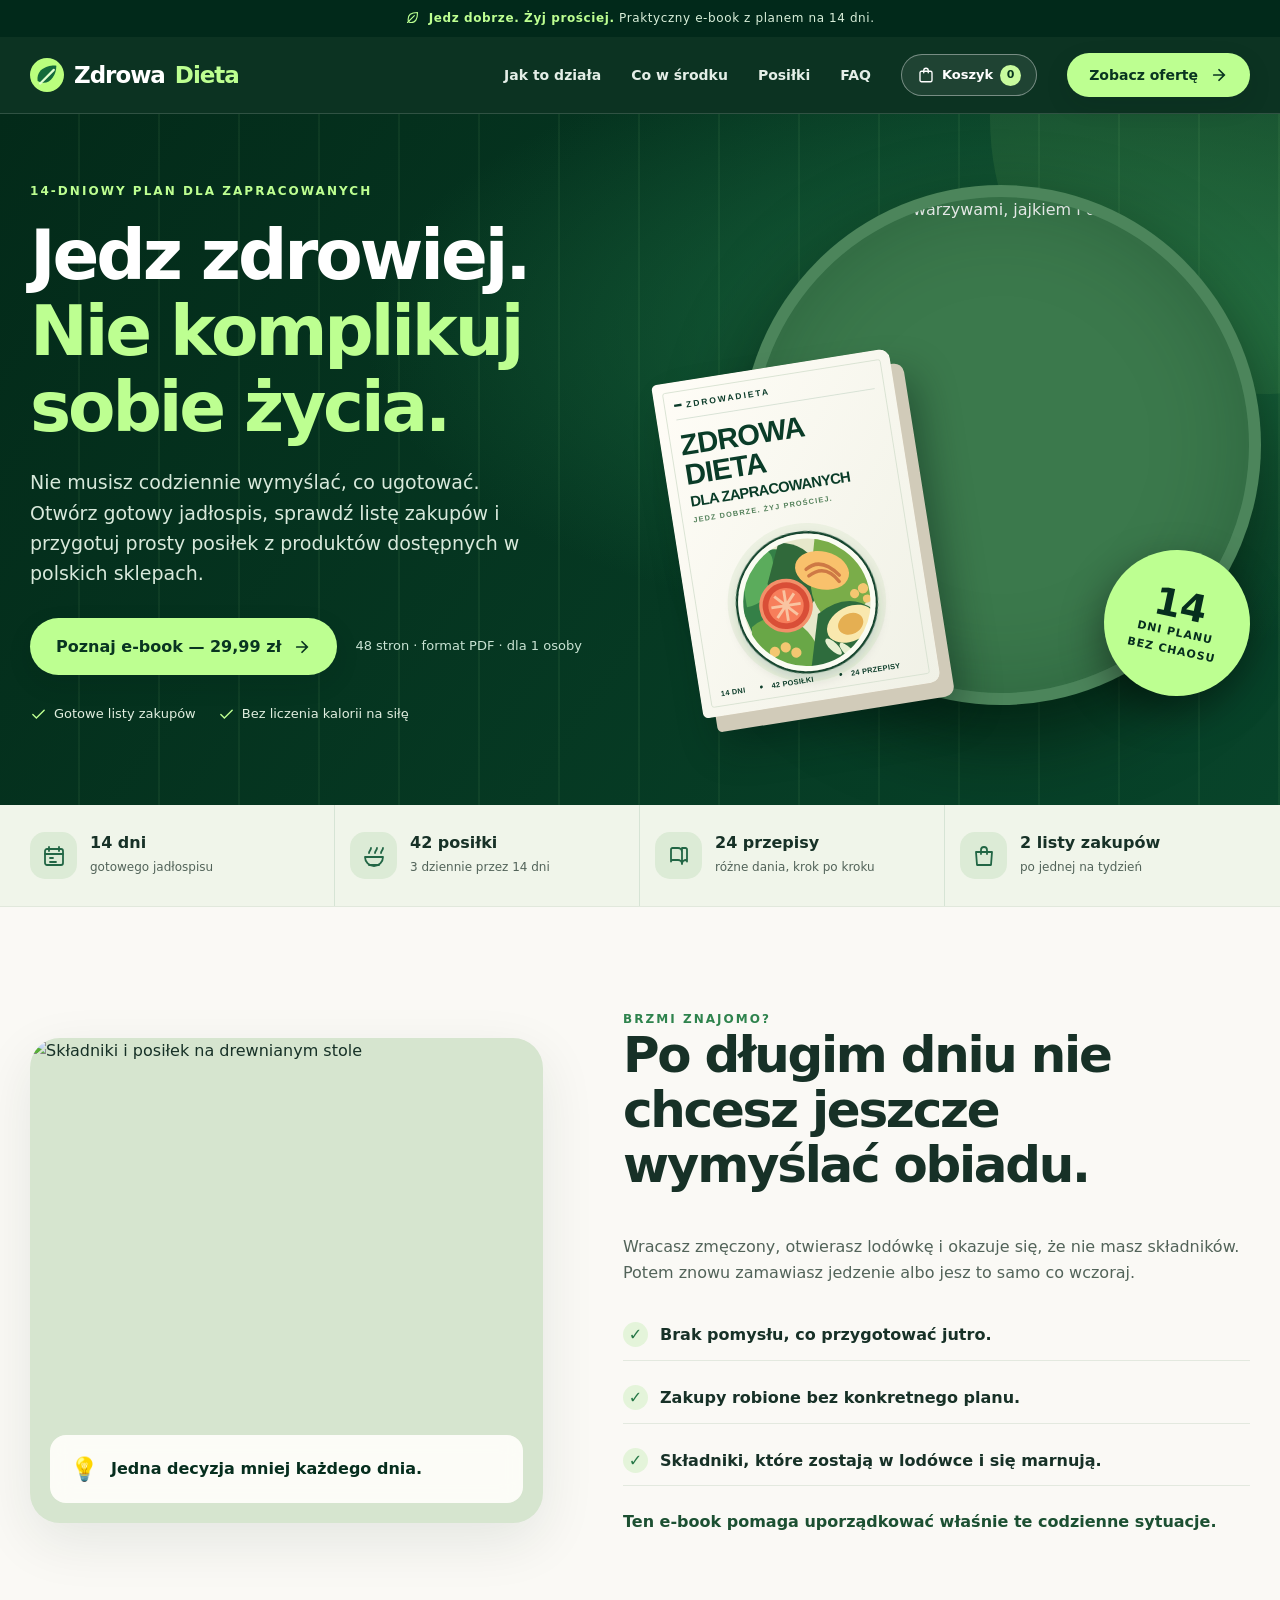
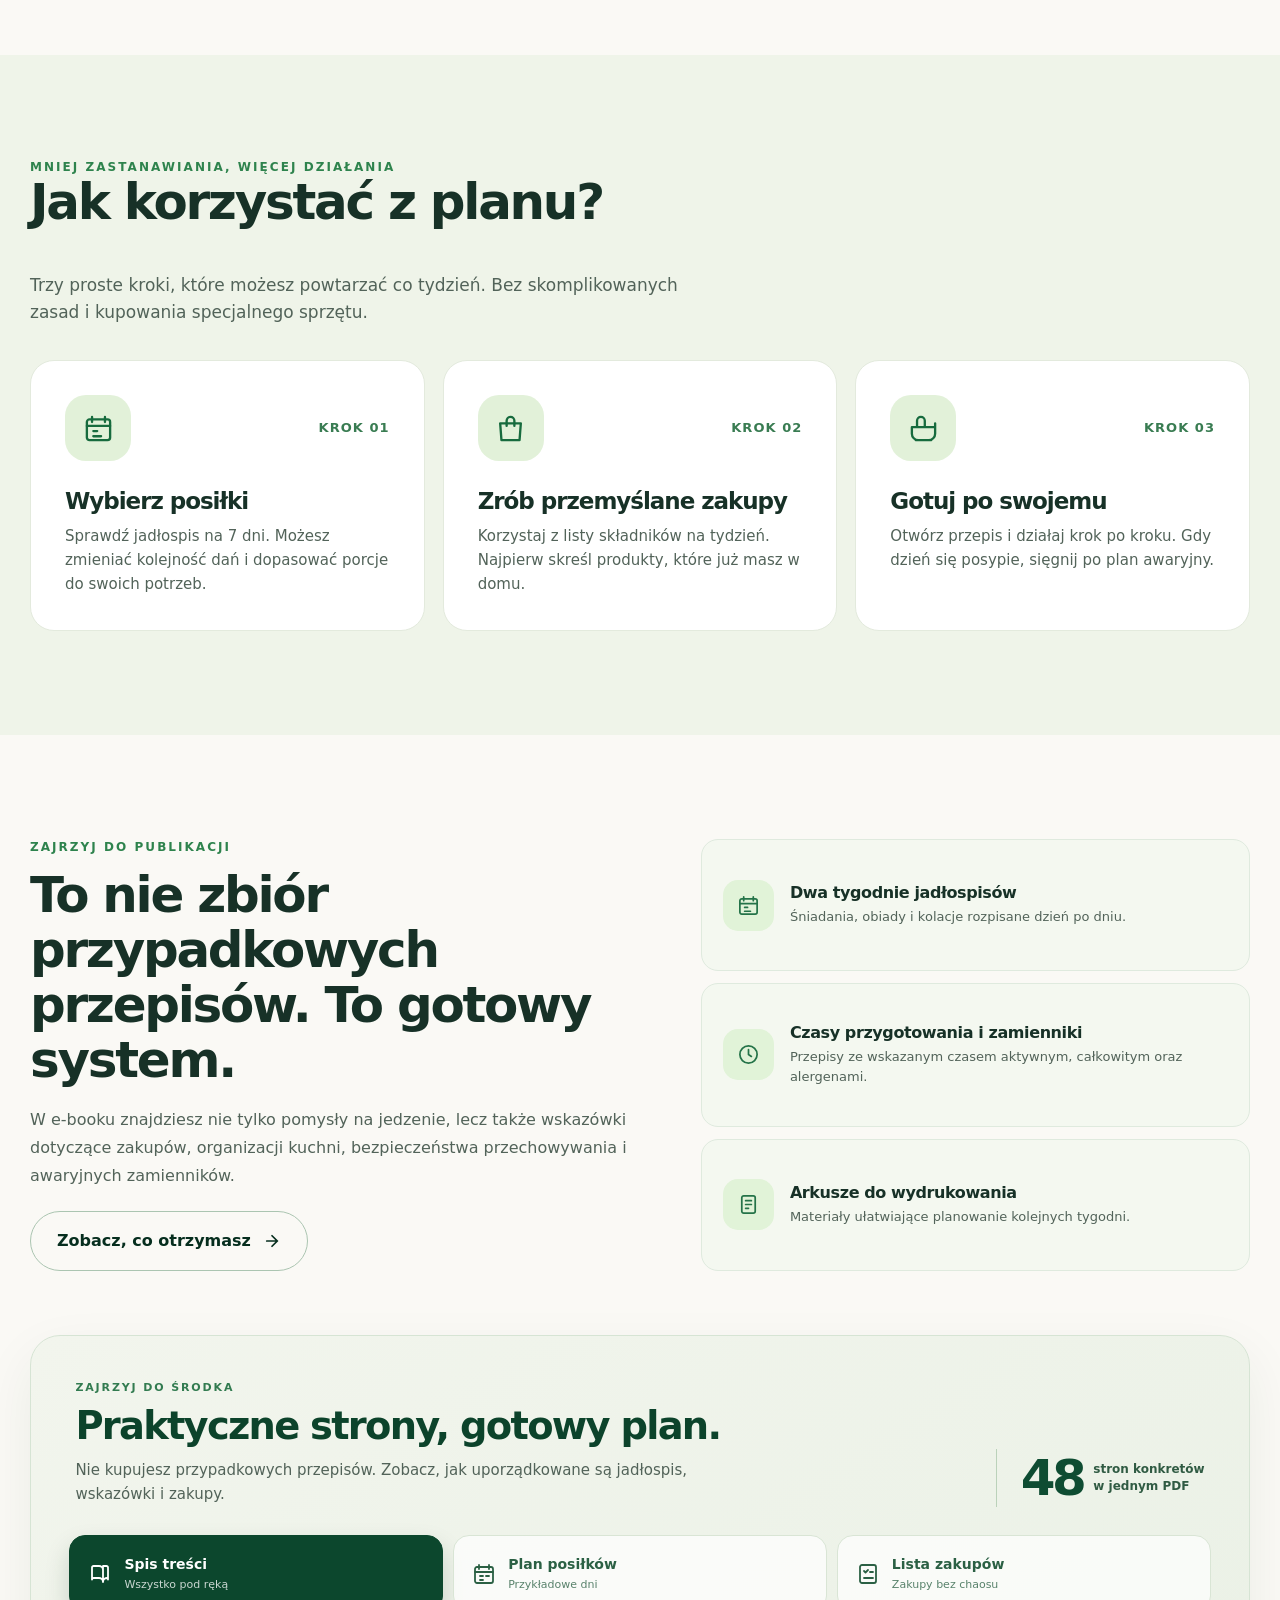
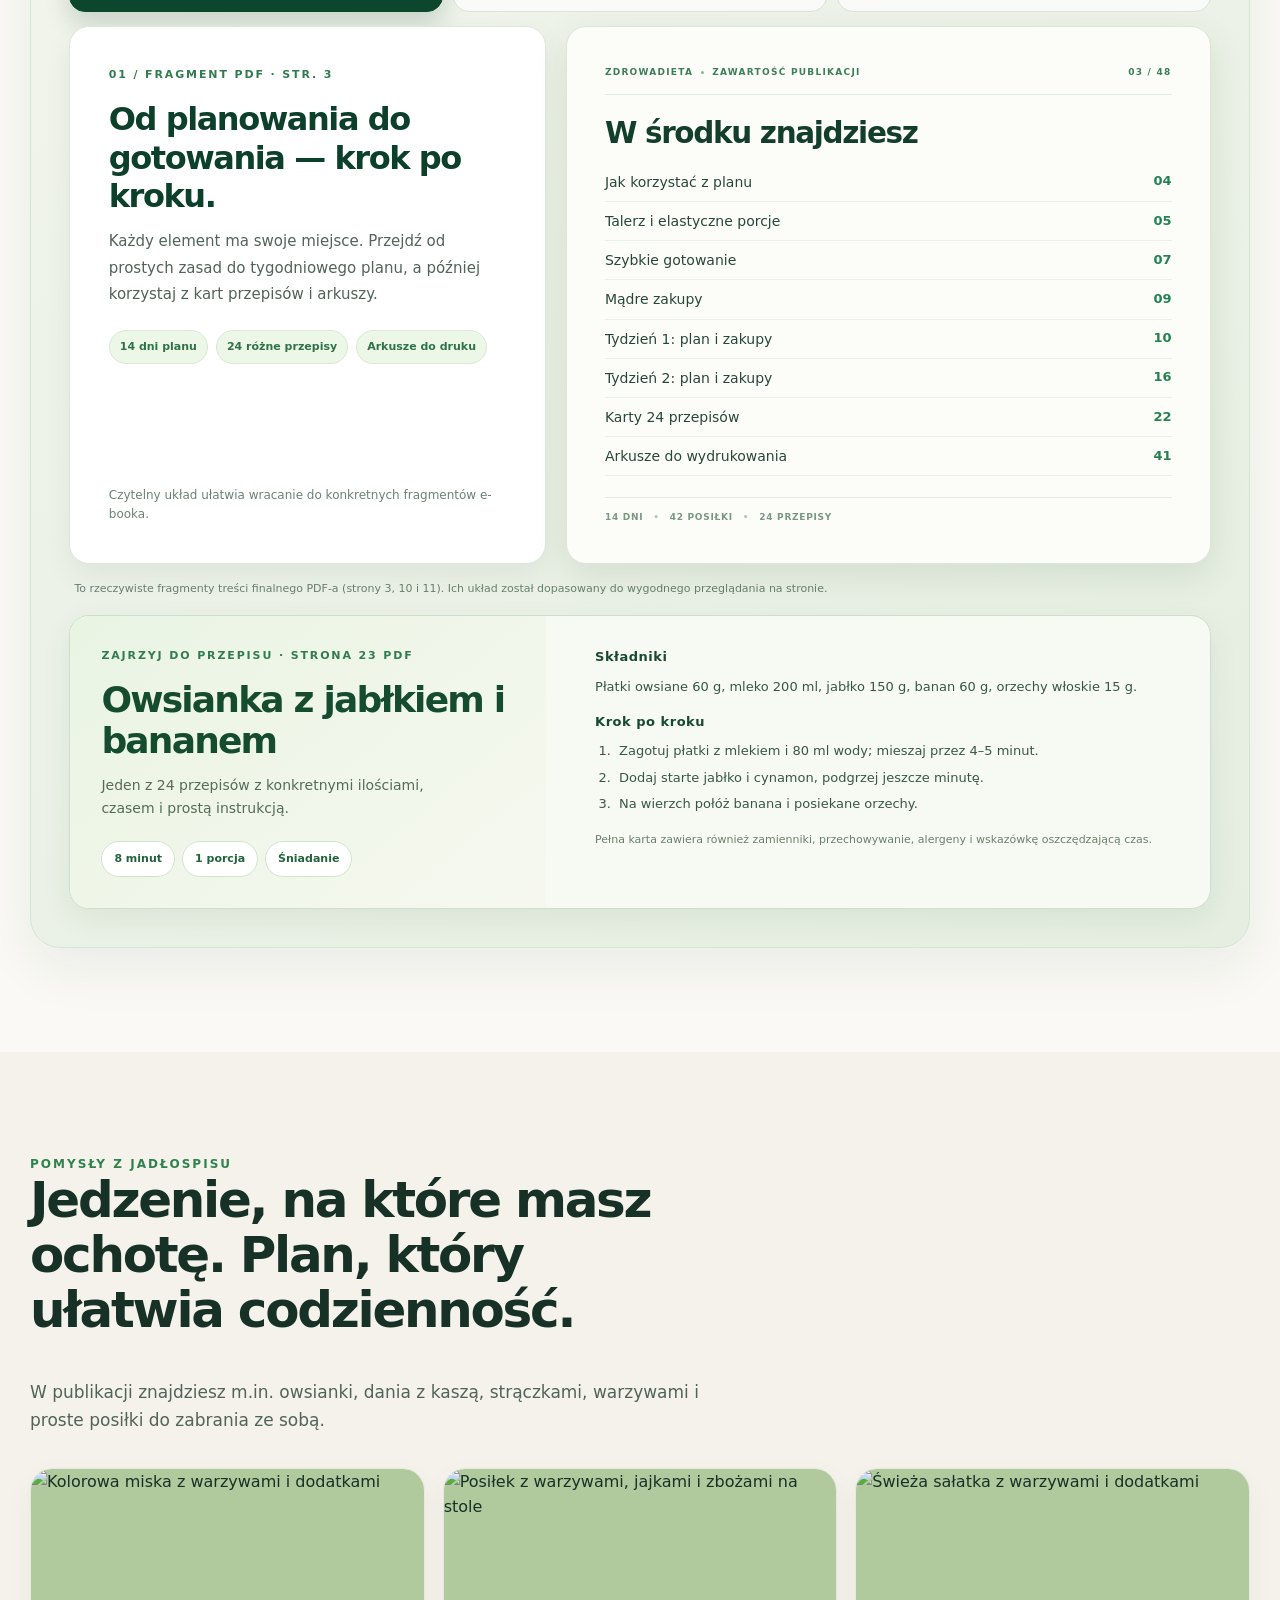
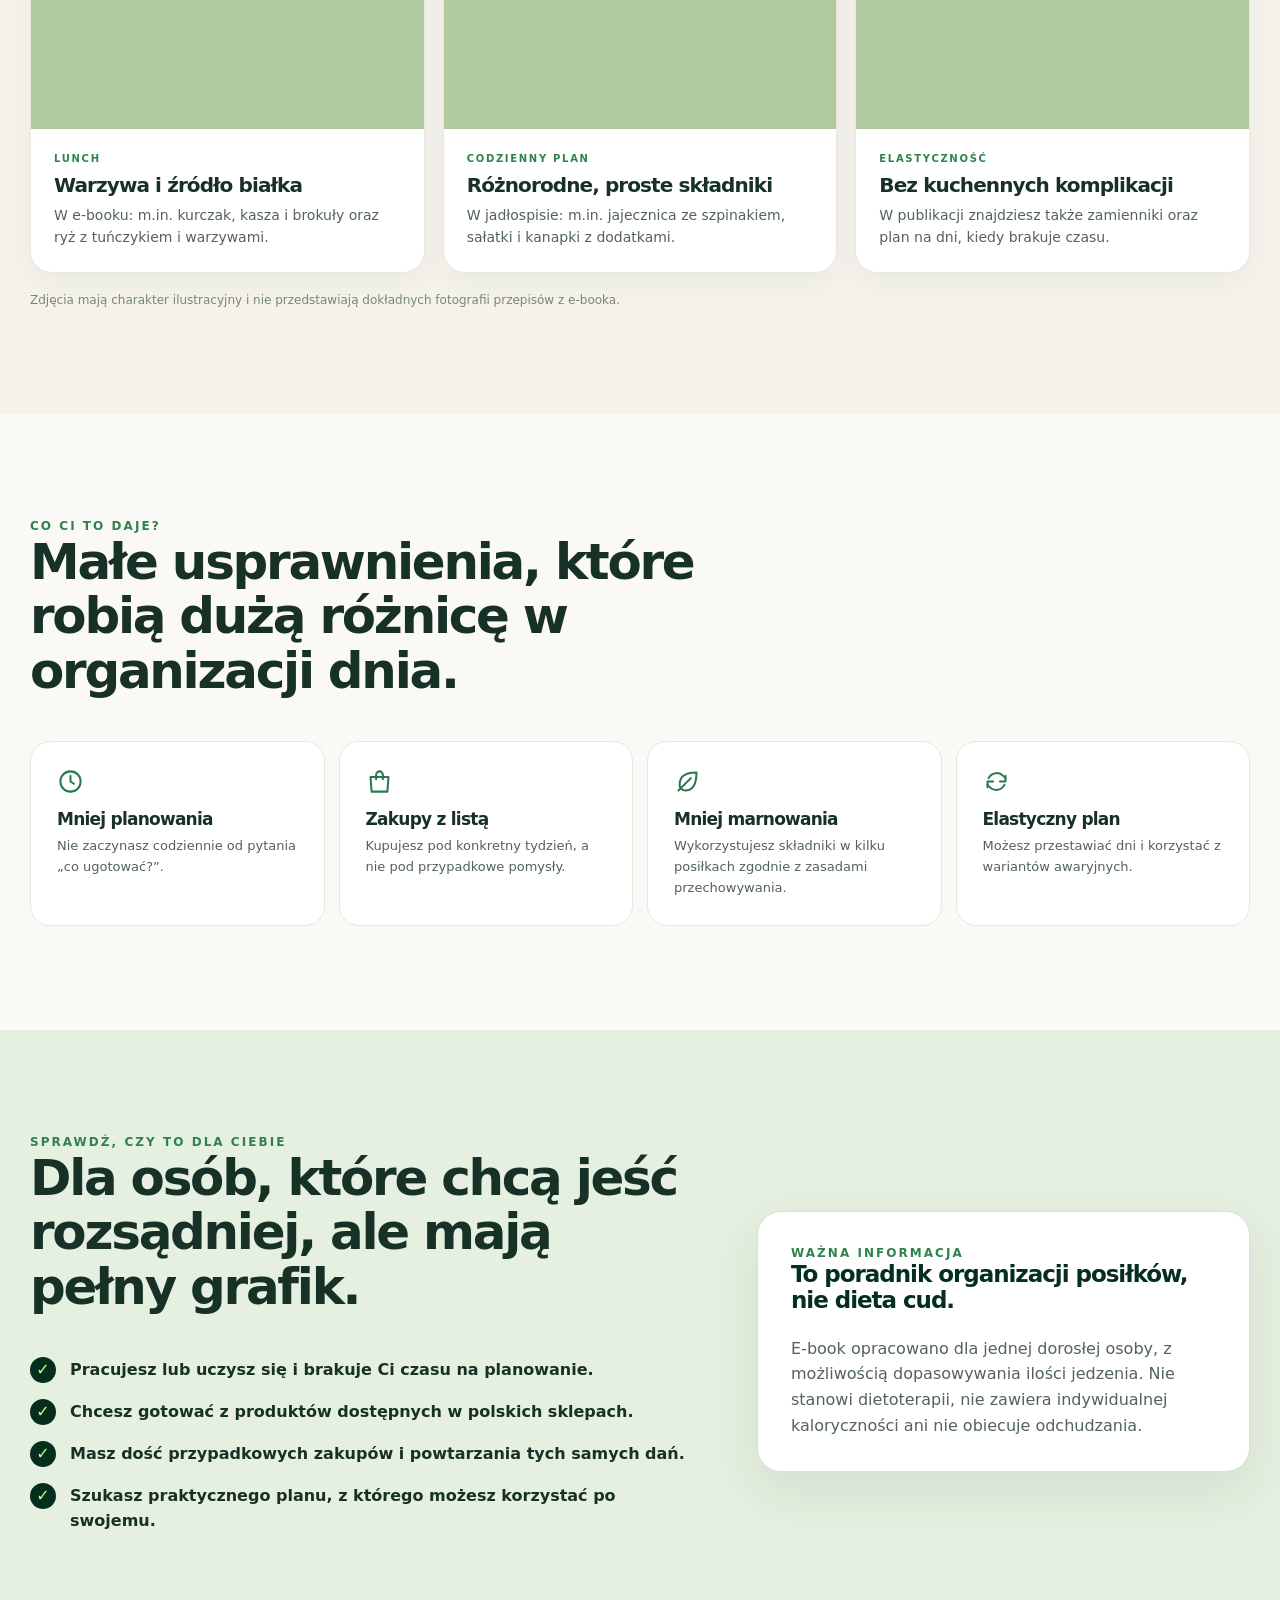
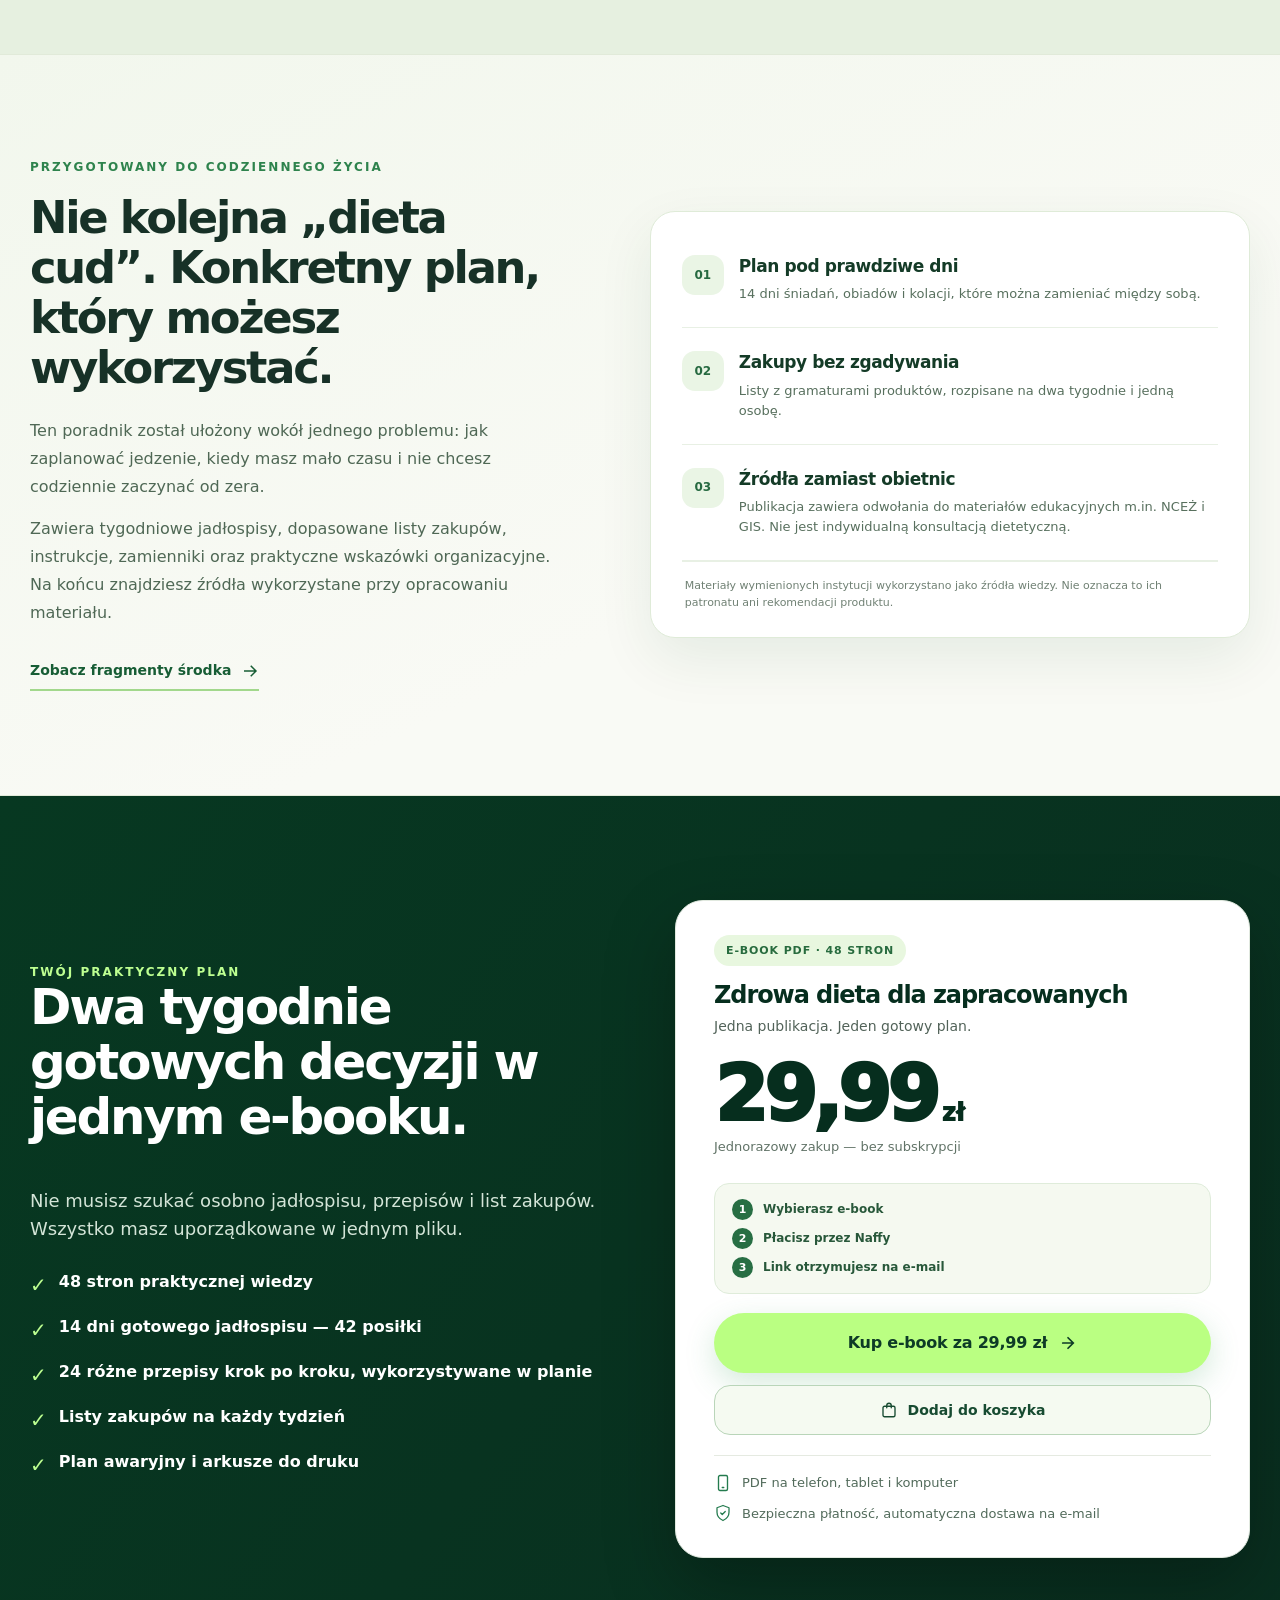
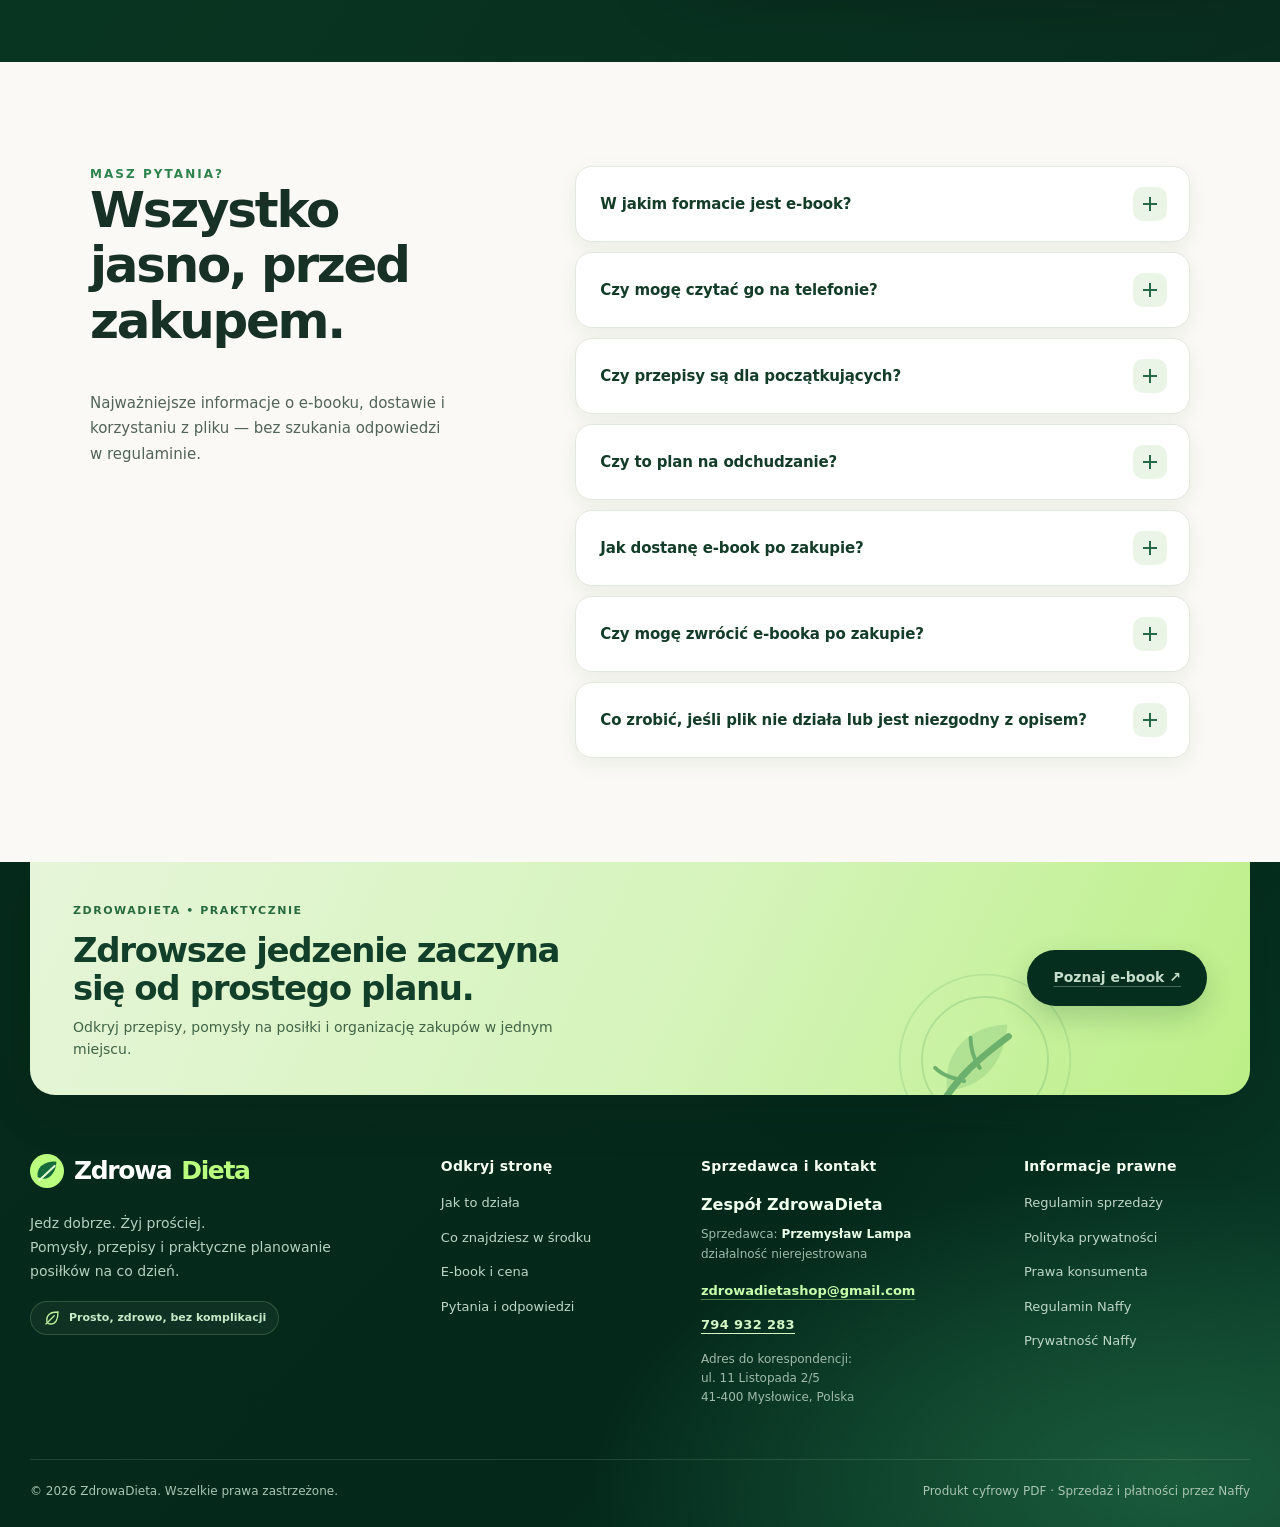
==== commit d15377e5: "Clarify 42 planned meals versus 24 distinct recipes in sales content" ====
--- a/index.html
+++ b/index.html
@@ -4,14 +4,14 @@
 <meta charset="utf-8">
 <meta name="viewport" content="width=device-width,initial-scale=1">
 <meta name="theme-color" content="#062e1e">
-<meta name="description" content="Zdrowa dieta dla zapracowanych: gotowy jadłospis na 14 dni, 42 posiłki, 24 przepisy, listy zakupów i arkusze do druku. E-book PDF.">
+<meta name="description" content="Zdrowa dieta dla zapracowanych: 14 dni jadłospisu, 42 posiłki z 24 różnych przepisów, listy zakupów i arkusze do druku. E-book PDF.">
 <meta property="og:type" content="website">
 <meta property="og:locale" content="pl_PL">
 <meta property="og:title" content="Zdrowa dieta dla zapracowanych — 14 dni bez chaosu">
-<meta property="og:description" content="42 posiłki, 24 przepisy i gotowy plan zakupów. Praktyczny e-book dla zapracowanych.">
+<meta property="og:description" content="14 dni jadłospisu: 42 zaplanowane posiłki z 24 różnych przepisów. Praktyczny e-book dla zapracowanych.">
 <meta property="og:url" content="https://zdrowadieta.shop/">
 <link rel="canonical" href="https://zdrowadieta.shop/">
-<meta property="og:image" content="https://images.unsplash.com/photo-1546069901-ba9599a7e63c?auto=format%26fit=crop%26w=1200%26q=82">
+<meta property="og:image" content="https://images.unsplash.com/photo-1546069901-ba9599a7e63c?auto=format&amp;fit=crop&amp;w=1200&amp;q=82">
 <meta property="og:image:alt" content="Zdrowy kolorowy posiłek – ZdrowaDieta">
 <meta name="twitter:card" content="summary_large_image">
 <meta name="twitter:title" content="Zdrowa dieta dla zapracowanych – e-book na 14 dni">
@@ -20,549 +20,7 @@
 <link rel="icon" type="image/svg+xml" href="/favicon.svg">
 <link rel="preconnect" href="https://images.unsplash.com" crossorigin>
 <title>ZdrowaDieta — 14 dni prostych posiłków | E-book PDF</title>
-<style>
-:root{--forest:#062e1e;--forest2:#0a472b;--mint:#bdff91;--mint2:#e5f7d9;--paper:#faf9f5;--sand:#f2eee5;--ink:#173127;--body:#526359;--line:#e3e9df;--white:#fff;--shadow:0 18px 56px rgba(6,46,30,.09)}
-*{box-sizing:border-box}html{scroll-behavior:smooth;scroll-padding-top:100px}body{margin:0;background:var(--paper);color:var(--ink);font:16px/1.6 system-ui,-apple-system,BlinkMacSystemFont,"Segoe UI",sans-serif;overflow-x:hidden}button,a{font:inherit}a{text-decoration:none;color:inherit}button{cursor:pointer}img{display:block;max-width:100%}svg{display:block}h1,h2,h3,p{margin-top:0}h1,h2,h3{line-height:1.1;letter-spacing:-.045em}p{color:var(--body)}h1{font-size:clamp(48px,5.4vw,82px)}h2{font-size:clamp(34px,3.9vw,54px)}h3{font-size:23px}strong{font-weight:800}.container{width:min(1220px,calc(100% - 56px));margin-inline:auto}.eyebrow{font-size:12px;line-height:1.4;text-transform:uppercase;letter-spacing:.17em;font-weight:850;color:#2e834d}.section{padding:104px 0}.section-head{max-width:700px;margin-bottom:34px}.section-head p{font-size:17px}.btn{display:inline-flex;justify-content:center;align-items:center;gap:12px;border:0;border-radius:100px;padding:16px 26px;min-height:56px;background:var(--mint);color:#093521;font-weight:850;box-shadow:0 9px 24px #031c121f;transition:transform .25s ease,box-shadow .25s ease,background .25s}.btn:hover{transform:translateY(-3px);background:#d0ffab;box-shadow:0 14px 36px #031c1233}.btn svg{width:18px}.btn-dark{background:var(--forest);color:#fff}.btn-dark:hover{background:#13563a}.btn-outline{border:1px solid #abc5b1;background:transparent;color:var(--forest);box-shadow:none}.btn-outline:hover{background:#e9f4e9;box-shadow:none}
-:where(button,a,summary):focus-visible{outline:3px solid #69cd3e;outline-offset:4px}.skip{position:fixed;top:-100px;left:16px;background:var(--mint);color:#123;z-index:30;border-radius:10px;padding:12px}.skip:focus{top:12px}
-.announcement{background:#01291a;text-align:center;padding:9px 14px;color:#d9efda;font-size:12px;letter-spacing:.05em}.announcement b{color:var(--mint)}
-.site-header{position:sticky;top:0;z-index:20;color:#fff;background:rgba(5,45,27,.97);backdrop-filter:blur(15px);border-bottom:1px solid #ffffff26}.nav{min-height:76px;display:flex;align-items:center;justify-content:space-between;gap:25px}.brand{display:inline-flex;align-items:center;gap:10px;font-size:23px;font-weight:900;letter-spacing:-.045em;white-space:nowrap}.brand span{color:var(--mint)}.brand svg{width:34px;height:34px}.nav-links{display:flex;align-items:center;gap:30px}.nav-links>a:not(.btn){font-size:14px;font-weight:700;color:#e4eee7;transition:color .2s}.nav-links>a:not(.btn):hover{color:var(--mint)}.nav-links .btn{min-height:42px;padding:11px 22px;font-size:14px}.hamburger{display:none;align-items:center;gap:8px;border:1px solid #ffffff55;background:#ffffff12;color:white;padding:10px 14px;border-radius:12px;font-weight:750}.hamburger svg{width:17px;height:17px}
-.hero{position:relative;background:radial-gradient(ellipse at 85% 32%,#1b6a3f 0,transparent 47%),linear-gradient(125deg,#032a19 0,#08442a 100%);color:white;isolation:isolate;overflow:hidden}.hero:before{content:"";position:absolute;width:550px;height:550px;right:-260px;top:-270px;border-radius:50%;background:#baff7d14}.hero:after{content:"";position:absolute;inset:0;pointer-events:none;opacity:.12;background:repeating-linear-gradient(90deg,transparent,transparent 78px,#a7ee8b 79px,transparent 80px)}.hero-grid{min-height:650px;display:grid;grid-template-columns:1.04fr .96fr;align-items:center;gap:25px;padding:65px 0 76px;position:relative;z-index:1}.hero-copy{max-width:650px}.hero .eyebrow{color:var(--mint)}.hero h1{margin:17px 0 22px;text-wrap:balance}.hero h1 em{font-style:normal;color:var(--mint)}.hero-copy>p{font-size:19px;color:#d8e9db;max-width:500px}.hero-cta{display:flex;flex-wrap:wrap;align-items:center;gap:18px;margin:29px 0}.micro{font-size:13px;color:#c9e3d3}.hero-trust{display:flex;flex-wrap:wrap;gap:12px 22px;margin-top:22px;color:#e0eedf;font-size:13px}.hero-trust span{display:inline-flex;gap:7px;align-items:center}.hero-trust svg{width:17px;height:17px;stroke:var(--mint)}
-.hero-art{position:relative;min-height:550px;display:flex;align-items:center;justify-content:center}.meal-photo{position:absolute;width:91%;max-width:520px;aspect-ratio:1/1;border-radius:50%;overflow:hidden;right:-2%;top:1%;box-shadow:0 32px 75px #0014089c;border:12px solid #ffffff16;background:#3b794c}.meal-photo img{width:100%;height:100%;object-fit:cover;object-position:center}.meal-photo:after{content:"";position:absolute;inset:0;border-radius:50%;box-shadow:inset 0 0 90px #07261940;pointer-events:none}.book-mockup{position:absolute;bottom:5%;left:0;width:240px;aspect-ratio:.72;transform:rotate(-9deg);background:#f8f4e9;border:1px solid #fefefc;border-radius:5px 10px 10px 5px;box-shadow:12px 16px 0 #d1cbb9,18px 30px 40px #001a1270;color:var(--forest);padding:17px 15px;display:flex;flex-direction:column;gap:9px;z-index:2;transition:transform .5s}.book-mockup:hover{transform:rotate(-4deg) translateY(-9px)}.book-mockup .edition{font-size:8px;font-weight:900;letter-spacing:.12em}.book-mockup .book-title{font-size:24px;font-weight:950;line-height:.96;letter-spacing:-.03em}.book-mockup .book-sub{font-size:9px;letter-spacing:.07em;font-weight:850}.book-cover-photo{flex:1;min-height:140px;overflow:hidden;border-radius:5px}.book-cover-photo img{width:100%;height:100%;object-fit:cover}.book-band{background:var(--forest);color:#fff;font-weight:800;font-size:9px;text-align:center;padding:8px 4px;border-radius:2px}.floating-stamp{position:absolute;right:0;bottom:6%;background:var(--mint);color:var(--forest);border-radius:50%;width:146px;height:146px;display:flex;flex-direction:column;align-items:center;justify-content:center;transform:rotate(12deg);box-shadow:0 15px 40px #0006;z-index:3}.floating-stamp strong{font-size:38px;line-height:1}.floating-stamp small{font-size:11px;letter-spacing:.09em;font-weight:900}
-.proof-strip{background:#f0f5ea;border-bottom:1px solid #e1e8dc}.proof-row{display:grid;grid-template-columns:repeat(4,1fr);gap:0}.proof-item{display:flex;align-items:center;gap:13px;padding:27px 15px;border-right:1px solid #d6e4d5}.proof-item:first-child{padding-left:0}.proof-item:last-child{border-right:0}.proof-icon{display:grid;place-items:center;background:#dcebd6;border-radius:15px;min-width:47px;height:47px;font-size:23px}.proof-item b{display:block;font-size:16px;line-height:1.25}.proof-item small{font-size:12px;color:var(--body)}
-.problem-grid{display:grid;grid-template-columns:.9fr 1.1fr;gap:80px;align-items:center}.problem-photo{position:relative;min-height:485px;border-radius:30px;overflow:hidden;box-shadow:var(--shadow);background:#d6e5cf}.problem-photo img{width:100%;height:100%;position:absolute;inset:0;object-fit:cover}.photo-label{position:absolute;bottom:20px;left:20px;right:20px;background:#fffefaed;backdrop-filter:blur(10px);padding:16px 20px;border-radius:16px;color:var(--forest);display:flex;align-items:center;gap:12px;font-weight:800}.photo-label span{font-size:23px}.problem-list{display:grid;gap:12px;margin-top:25px}.problem-list>div{display:flex;gap:12px;align-items:flex-start;padding:12px 0;font-weight:700;border-bottom:1px solid var(--line)}.problem-list i{display:grid;place-items:center;font-style:normal;width:25px;height:25px;flex:none;background:#e4f4da;color:#257646;border-radius:50%}
-.steps-section{background:#eff4e9}.step-grid{display:grid;grid-template-columns:repeat(3,1fr);gap:18px}.step{border-radius:24px;background:#fff;padding:34px;border:1px solid #e3eadd;transition:transform .25s,box-shadow .25s}.step:hover{transform:translateY(-5px);box-shadow:var(--shadow)}.step-top{display:flex;justify-content:space-between;align-items:center;margin-bottom:28px}.step-icon{font-size:33px;width:66px;height:66px;display:grid;place-items:center;background:#e2f1d9;border-radius:21px}.step-num{color:#397c52;font-size:13px;font-weight:850;letter-spacing:.08em}.step h3{margin-bottom:10px}.step p{font-size:15px;margin:0}
-.inside-layout{display:grid;grid-template-columns:1fr 1.05fr;gap:55px;align-items:center}.mini-features{display:grid;gap:18px;margin:30px 0}.mini-feature{display:flex;gap:15px}.mini-ico{flex:none;width:50px;height:50px;border-radius:15px;background:#e1f0da;display:grid;place-items:center;font-size:23px}.mini-feature h3{font-size:18px;margin:0 0 4px}.mini-feature p{margin:0;font-size:14px}.doc-preview{background:#e5eadd;border-radius:30px;padding:24px;box-shadow:var(--shadow)}.tabs{display:flex;flex-wrap:wrap;gap:6px;margin-bottom:16px}.tab{background:transparent;border:0;border-radius:100px;padding:10px 14px;font-size:13px;font-weight:800;color:#526653}.tab[aria-selected=true]{background:var(--forest);color:white}.page-sheet{background:white;min-height:430px;padding:34px 36px;box-shadow:2px 8px 24px #0a2b1a13;border-radius:4px;position:relative}.page-sheet:after{content:"ZDROWA DIETA DLA ZAPRACOWANYCH • PORADNIK PDF";position:absolute;bottom:15px;left:35px;font-size:9px;color:#99a99c;letter-spacing:.05em}.sheet-kicker{font-size:10px;color:#31744d;font-weight:900;letter-spacing:.16em;margin:0 0 10px}.page-sheet h3{font-size:27px;margin-bottom:18px;color:#11442b}.sheet-toc{display:grid;gap:0;padding:0;margin:0;list-style:none}.sheet-toc li{border-bottom:1px solid #eff2eb;padding:10px 0;font-size:13px;display:flex;gap:15px}.sheet-toc b{color:#2d8150;min-width:23px}.sheet-table{border-collapse:collapse;width:100%;font-size:12px}.sheet-table td,.sheet-table th{border-bottom:1px solid #dfe9de;padding:9px 7px;text-align:left;vertical-align:top}.sheet-table th{background:var(--forest);color:#fff}.sheet-check{list-style:none;margin:0;padding:0;columns:2;column-gap:22px}.sheet-check li{font-size:13px;margin-bottom:11px;break-inside:avoid}.sheet-check li:before{content:"□";color:#3c8d54;font-weight:900;margin-right:8px}.page-sheet[hidden]{display:none}.preview-note{margin:13px 5px 0;font-size:12px;color:#68806d}
-.food-section{background:#f4f2eb}.food-grid{display:grid;grid-template-columns:repeat(3,1fr);gap:18px}.food-card{border-radius:22px;overflow:hidden;background:#fff;border:1px solid #e7e8df;box-shadow:0 10px 30px #153d1b0a}.food-pic{height:260px;overflow:hidden;background:#b0ca9e}.food-pic img{width:100%;height:100%;object-fit:cover;transition:transform .6s}.food-card:hover .food-pic img{transform:scale(1.07)}.food-content{padding:23px}.food-content .eyebrow{font-size:10px}.food-content h3{font-size:20px;margin:8px 0}.food-content p{font-size:14px;margin:0}.image-disclaimer{font-size:12px;margin:18px 0 0;color:#79867b}
-.benefits-grid{display:grid;grid-template-columns:repeat(4,1fr);gap:14px}.benefit{padding:26px;border:1px solid var(--line);border-radius:20px;background:#fff}.benefit i{font-style:normal;font-size:29px}.benefit h3{font-size:17px;margin:15px 0 8px}.benefit p{font-size:13px;margin:0}
-.audience{background:#e6f0e0}.audience-layout{display:grid;grid-template-columns:1.15fr .85fr;gap:60px;align-items:center}.audience-list{padding:0;list-style:none;display:grid;gap:16px}.audience-list li{display:flex;gap:14px;font-weight:720}.audience-list li:before{content:"✓";display:grid;place-items:center;background:var(--forest);color:var(--mint);border-radius:50%;width:26px;height:26px;flex:none}.honest-note{background:#fff;border-radius:24px;padding:33px;box-shadow:var(--shadow);border:1px solid #d5e4d0}.honest-note h3{color:var(--forest)}.honest-note p{margin-bottom:0}
-.offer-section{background:linear-gradient(125deg,#073821,#092e1f);color:white}.offer-layout{display:grid;grid-template-columns:1fr 1fr;gap:70px;align-items:center}.offer-copy .eyebrow{color:var(--mint)}.offer-copy p{color:#d4e5d8;font-size:18px}.offer-copy ul{padding:0;list-style:none;margin:25px 0 0}.offer-copy li{display:flex;gap:12px;margin:13px 0;font-weight:650}.offer-copy li:before{content:"✓";color:var(--mint);font-size:20px;font-weight:900}.offer-card{background:#fff;border-radius:28px;color:var(--forest);padding:34px 38px;box-shadow:0 26px 70px #0005;position:relative}.offer-label{display:inline-block;font-size:11px;text-transform:uppercase;background:#e8f7df;padding:7px 12px;border-radius:40px;letter-spacing:.08em;font-weight:900;color:#276b3e}.offer-card h3{font-size:24px;margin:16px 0 6px}.offer-card p{font-size:14px}.price{font-size:clamp(62px,6vw,85px);line-height:1;font-weight:950;letter-spacing:-.075em;color:var(--forest);margin:20px 0 3px}.price small{font-size:24px;letter-spacing:0;margin-left:6px}.price-sub{font-size:13px;color:#617367;margin-bottom:25px}.offer-card .btn{width:100%;font-size:17px}.offer-foot{border-top:1px solid var(--line);margin-top:24px;padding-top:18px;font-size:12px;color:#617367}.checkout-warning{margin:13px 0 0;padding:12px 14px;background:#fff7df;border:1px solid #edcf82;border-radius:13px;font-size:12px;color:#715b20}.faq-wrap{max-width:900px;margin-inline:auto}.faq-list{display:grid;gap:12px}.faq-list details{border:1px solid #e1e8db;background:#fff;border-radius:15px;padding:21px 23px}.faq-list details[open]{border-color:#9ac889;box-shadow:0 8px 25px #0b3d1710}.faq-list summary{cursor:pointer;font-weight:820;list-style:none;padding-right:33px;position:relative}.faq-list summary::-webkit-details-marker{display:none}.faq-list summary:after{content:"+";position:absolute;right:0;top:-5px;font-size:28px;font-weight:450;color:#247443}.faq-list details[open] summary:after{content:"−"}.faq-list p{margin:14px 0 0;font-size:15px}
-.footer{background:#052619;color:#d4e7d8;padding:65px 0 27px}.footer-grid{display:grid;grid-template-columns:2fr 1fr 1fr;gap:45px}.footer .brand{font-size:22px}.footer p{color:#bfd4c5;font-size:14px;margin-top:17px}.footer h3{font-size:14px;letter-spacing:0;color:#fff;margin-bottom:16px}.footer a:not(.brand){font-size:14px;display:block;color:#c5ddca;margin:8px 0;text-decoration:underline;text-decoration-color:#ffffff45;text-underline-offset:4px}.footer small{font-size:12px;color:#a0b9aa}.footer-bottom{border-top:1px solid #ffffff22;margin-top:44px;padding-top:22px}
-.mobile-buy{display:none}.toast{position:fixed;bottom:20px;left:50%;transform:translateX(-50%);max-width:calc(100% - 28px);min-width:min(480px,calc(100% - 28px));background:white;border:2px solid #639b55;padding:19px 50px 19px 22px;color:var(--forest);border-radius:18px;box-shadow:0 18px 80px #0005;z-index:80;display:none;font-size:14px}.toast.show{display:block}.toast button{position:absolute;right:12px;top:12px;border:0;background:#e7f2df;border-radius:8px;padding:7px 10px;font-weight:800}
-@media(prefers-reduced-motion:no-preference){.motion .reveal{opacity:0;transform:translateY(25px);transition:opacity .7s ease,transform .7s cubic-bezier(.22,1,.36,1)}.motion .reveal.visible{opacity:1;transform:none}}
-@media(max-width:1060px){.nav-links{gap:18px}.hero-art{min-height:480px}.meal-photo{width:98%;right:-4%}.book-mockup{width:205px}.floating-stamp{width:115px;height:115px}.floating-stamp strong{font-size:31px}.problem-grid,.inside-layout,.audience-layout,.offer-layout{gap:35px}.food-pic{height:230px}}
-@media(max-width:800px){.container{width:min(100% - 36px,650px)}.announcement{font-size:11px}.nav{min-height:66px}.brand{font-size:20px}.hamburger{display:inline-flex}.nav-links{display:none;position:absolute;left:18px;right:18px;top:calc(100% + 1px);flex-direction:column;align-items:stretch;gap:4px;background:#052f1d;padding:15px;border:1px solid #ffffff2a;border-radius:0 0 20px 20px;box-shadow:0 22px 35px #0005}.nav-links.open{display:flex}.nav-links>a:not(.btn){padding:11px 13px}.nav-links .btn{width:100%}.section{padding:70px 0}.hero-grid,.problem-grid,.inside-layout,.audience-layout,.offer-layout{grid-template-columns:1fr}.hero-grid{padding:54px 0 60px}.hero-art{min-height:470px}.meal-photo{width:75%;right:7%}.book-mockup{left:8%;bottom:2%}.floating-stamp{right:7%;bottom:7%}.proof-row{grid-template-columns:repeat(2,1fr)}.proof-item:nth-child(2){border-right:0}.proof-item:nth-child(-n+2){border-bottom:1px solid #d6e4d5}.step-grid{grid-template-columns:1fr}.food-grid{grid-template-columns:repeat(2,1fr)}.food-grid .food-card:last-child{grid-column:1/-1}.benefits-grid{grid-template-columns:repeat(2,1fr)}.problem-photo{min-height:400px;order:2}.problem-grid .problem-copy{order:1}.footer-grid{grid-template-columns:1fr 1fr}.footer-about{grid-column:1/-1}.mobile-buy{position:fixed;left:12px;right:12px;bottom:calc(12px + env(safe-area-inset-bottom,0px));z-index:30;align-items:center;justify-content:space-between;background:#07341f;color:#fff;padding:11px 12px 11px 16px;border:1px solid #baff7d77;border-radius:18px;box-shadow:0 8px 40px #0007;gap:10px}.mobile-buy.show{display:flex}.mobile-buy b{display:block;font-size:13px;line-height:1.2}.mobile-buy small{font-size:11px;color:#b9d8c3;display:block}.mobile-buy .btn{font-size:12px;min-height:40px;padding:10px 14px;white-space:nowrap}}
-@media(max-width:560px){h1{font-size:clamp(42px,11vw,59px)}h2{font-size:clamp(32px,9vw,43px)}.hero-copy>p{font-size:17px}.hero-cta .btn{width:100%}.hero-art{min-height:390px}.meal-photo{width:90%;right:0}.book-mockup{width:170px;bottom:0;left:0;padding:11px}.book-mockup .book-title{font-size:17px}.book-cover-photo{min-height:100px}.book-band{font-size:7px}.floating-stamp{width:95px;height:95px;right:0;bottom:6%}.floating-stamp strong{font-size:25px}.floating-stamp small{font-size:8px}.proof-row{gap:0}.proof-item{gap:8px;padding:16px 6px}.proof-icon{min-width:36px;height:36px;font-size:19px}.proof-item b{font-size:12px}.proof-item small{font-size:10px}.problem-photo{min-height:340px}.food-grid{grid-template-columns:1fr}.food-grid .food-card:last-child{grid-column:auto}.food-pic{height:250px}.benefits-grid{grid-template-columns:1fr 1fr;gap:9px}.benefit{padding:18px}.benefit h3{font-size:15px}.benefit p{font-size:12px}.step{padding:25px}.doc-preview{padding:10px}.tabs{gap:1px}.tab{padding:9px;font-size:11px}.page-sheet{padding:23px 18px;min-height:405px}.page-sheet:after{left:18px;font-size:7px}.page-sheet h3{font-size:21px}.sheet-toc li,.sheet-table,.sheet-check li{font-size:11px}.sheet-check{columns:1}.offer-card{padding:27px 23px}.footer-grid{grid-template-columns:1fr}.footer-about{grid-column:auto}}
-@media(prefers-reduced-motion:reduce){html{scroll-behavior:auto}*,*:before,*:after{animation:none!important;transition:none!important}}
-
-/* Koszyk ZdrowaDieta — jasny, kompaktowy i czytelny */
-.cart-trigger{position:relative;display:inline-flex;align-items:center;justify-content:center;gap:8px;border:1px solid #ffffff66;background:#ffffff14;color:#fff;border-radius:100px;padding:9px 15px;min-height:42px;font-weight:800;font-size:13px;white-space:nowrap;transition:background .2s}
-.cart-trigger:hover{background:#ffffff27}
-.cart-count{border-radius:99px;min-width:21px;height:21px;padding:0 5px;background:#c8fb9e;color:#08361e;display:inline-grid;place-items:center;font-size:11px}
-.cart-layer[hidden],.cart-filled[hidden],.cart-empty[hidden],.cart-summary[hidden]{display:none!important}
-.cart-layer{position:fixed;inset:0;z-index:100;display:flex;justify-content:flex-end}
-.cart-backdrop{position:absolute;inset:0;border:0;background:#02180cc2;cursor:pointer;backdrop-filter:blur(3px)}
-.cart-panel{position:relative;display:flex;flex-direction:column;max-width:100%;width:min(510px,100%);height:100%;background:#f8faf5;color:#173827;box-shadow:-24px 0 80px #00180e80;overflow-y:auto}
-.cart-heading{display:flex;justify-content:space-between;align-items:center;gap:15px;padding:31px 30px 24px;background:linear-gradient(140deg,#fffef9,#f1f7ed);border-bottom:1px solid #dde9d9}
-.cart-heading .eyebrow{margin-bottom:5px}
-.cart-heading h2{font-size:34px;letter-spacing:-.05em;margin:0;line-height:1.1}
-.cart-close{display:grid;place-items:center;flex:none;border:1px solid #dfecdb;border-radius:50%;width:43px;height:43px;background:#e7f2e2;color:#143b25;font-weight:700;font-size:25px;line-height:1;transition:transform .2s,background .2s}
-.cart-close:hover{background:#d5eec8;transform:rotate(90deg)}
-.cart-stepper{display:flex;align-items:center;gap:12px;padding:19px 30px 9px;font-size:12px;font-weight:800;color:#79907a}
-.cart-stepper strong{color:#185135;display:flex;align-items:center;gap:7px;white-space:nowrap}
-.cart-stepper strong:before{content:"✓";width:21px;height:21px;display:grid;place-items:center;border-radius:50%;background:#1f7046;color:#fff;font-size:12px}
-.cart-stepper .cart-step-line{height:1px;background:#bfd3bc;flex:1;min-width:16px}
-.cart-stepper span:last-child{white-space:nowrap}
-.cart-items{flex:1;padding:18px 30px 26px}
-.cart-product{display:grid;grid-template-columns:114px minmax(0,1fr);gap:18px;align-items:center;padding:15px;border:1px solid #e1ebdc;border-radius:20px;background:#fff;box-shadow:0 10px 29px #092d1910}
-.cart-thumb{width:114px;aspect-ratio:420/590;height:auto;overflow:hidden;border-radius:12px;background:#f4f0e6;box-shadow:0 8px 15px #143e2520;border:1px solid #e1e7dd}
-.cart-thumb img{display:block;width:100%;height:100%;object-fit:cover}
-.cart-product-info{min-width:0}
-.cart-label{display:inline-flex;align-items:center;font-size:10px;font-weight:900;letter-spacing:.08em;text-transform:uppercase;padding:5px 9px;border-radius:99px;background:#e4f4dd;color:#28653e;margin-bottom:10px}
-.cart-product h3{font-size:18px;line-height:1.18;letter-spacing:-.025em;margin:0 0 8px}
-.cart-product p{font-size:12px;color:#637568;line-height:1.45;margin:0 0 13px}
-.cart-price-row{display:flex;align-items:center;gap:9px 14px;justify-content:space-between;flex-wrap:wrap}
-.cart-price-row b{font-size:22px;line-height:1.1;letter-spacing:-.025em;white-space:nowrap}
-.cart-remove{display:inline-flex;align-items:center;gap:4px;padding:7px 0;border:0;background:none;color:#6a7f70;text-decoration:underline;text-underline-offset:3px;font-size:12px;white-space:nowrap}
-.cart-remove:hover{color:#8c3c39}
-.cart-includes{padding:19px 7px 6px}
-.cart-includes h3{font-size:14px;letter-spacing:0;margin:0 0 12px}
-.cart-includes ul{list-style:none;margin:0;padding:0;display:grid;gap:10px}
-.cart-includes li{display:flex;gap:10px;align-items:center;font-size:13px;color:#516c57}
-.cart-includes li:before{content:"✓";display:grid;place-items:center;flex:none;width:19px;height:19px;border-radius:50%;background:#e2f2d9;color:#287948;font-weight:900}
-.cart-empty{padding:38px 14px;text-align:center}
-.cart-empty .empty-symbol{font-size:46px;margin-bottom:12px}
-.cart-empty h3{font-size:21px}
-.cart-empty p{font-size:14px}
-.cart-summary{position:sticky;bottom:0;margin-top:auto;background:#fff;padding:23px 30px calc(26px + env(safe-area-inset-bottom,0px));border-top:1px solid #e1eade;box-shadow:0 -12px 34px #0b38120c}
-.cart-summary-heading{font-size:13px;font-weight:900;color:#66816c;letter-spacing:.12em;text-transform:uppercase;margin-bottom:15px}
-.cart-summary-line{display:flex;align-items:center;justify-content:space-between;gap:12px;color:#617467;font-size:13px;padding-bottom:16px;border-bottom:1px solid #e8efe4}
-.cart-summary-line span:last-child{white-space:nowrap}
-.cart-total{display:flex;justify-content:space-between;gap:15px;align-items:center;font-size:16px;font-weight:850;margin:14px 0 19px}
-.cart-total strong{font-size:32px;letter-spacing:-.04em}
-.cart-pay{width:100%;text-align:center;box-shadow:0 10px 24px #67b83b36}
-.cart-meta{font-size:12px;color:#667e6c;line-height:1.55;margin:15px 0 0;text-align:center}
-.cart-digital-note{font-size:12px;color:#3b7650;text-align:center;margin:13px 0 0;font-weight:750}
-.cart-choice{display:flex;gap:10px;flex-wrap:wrap;margin-top:12px}
-.cart-secondary{display:inline-flex;align-items:center;justify-content:center;background:#fff;border:1px solid #739a73;color:#17502e;border-radius:100px;padding:13px 20px;min-height:56px;font-size:15px;font-weight:800;cursor:pointer}
-.cart-secondary:hover{background:#f0f8e9}
-.book-mockup-image{padding:0;background:#f8f4e9;border:0;aspect-ratio:420/590;overflow:hidden}
-.book-mockup-image img{display:block;width:100%;height:100%;object-fit:cover;border-radius:5px 10px 10px 5px}
-body.cart-open{overflow:hidden}
-@media(max-width:800px){.nav-links .cart-trigger{width:100%}.cart-heading{padding:25px 20px 21px}.cart-items{padding:18px 20px 20px}.cart-summary{padding:19px 20px calc(20px + env(safe-area-inset-bottom,0px))}.cart-stepper{padding:17px 20px 8px}}
-@media(max-width:410px){.cart-panel{width:100%}.cart-product{grid-template-columns:93px minmax(0,1fr);gap:12px;padding:12px}.cart-thumb{width:93px}.cart-product h3{font-size:16px}.cart-product p{font-size:11px}.cart-price-row b{font-size:20px}.cart-remove{font-size:11px}.cart-stepper{font-size:11px;gap:7px}.cart-heading h2{font-size:30px}}
-@media(prefers-reduced-motion:reduce){.cart-close{transition:none}}
-
-/* Nowa stopka: czytelna na komputerze i telefonie */
-.footer{background:radial-gradient(ellipse at 92% 93%,#1a5b3b 0,transparent 35%),linear-gradient(132deg,#062a1b,#04291b 60%,#093b28);padding:0 0 25px;color:#eff8ee;overflow:hidden}
-.footer>.container{position:relative}
-.footer-feature{position:relative;display:flex;align-items:center;justify-content:space-between;gap:24px;min-height:190px;padding:34px 43px;margin:0 0 56px;transform:translateY(0);background:linear-gradient(115deg,#e6f5d9 0%,#d5f4bb 54%,#bcef87 100%);border-radius:0 0 25px 25px;color:#103a25;overflow:hidden;box-shadow:0 19px 47px #001a101f}
-.footer-feature-copy{position:relative;z-index:2;max-width:660px}
-.footer-feature-tag{display:inline-block;font-size:11px;letter-spacing:.14em;font-weight:900;color:#286b3f;margin-bottom:11px}
-.footer-feature h2{margin:0 0 9px;font-size:clamp(24px,3vw,34px);max-width:650px;line-height:1.12;letter-spacing:-.04em;color:#123f29;text-wrap:balance}
-.footer-feature p{margin:0;max-width:490px;color:#416447;font-size:14px}
-.footer-feature-btn{position:relative;z-index:2;flex:none;white-space:nowrap;box-shadow:0 12px 28px #05401e30}
-.footer-feature-art{position:absolute;width:210px;height:210px;right:160px;bottom:-70px;color:#2b8249;opacity:.58;pointer-events:none}
-.footer-feature-art svg{width:100%;height:100%}
-.footer-grid-new{display:grid;grid-template-columns:1.5fr .9fr 1.15fr .9fr;gap:30px 34px;align-items:start;margin-bottom:52px}
-.footer .brand.footer-brand{font-size:25px;color:#fff;letter-spacing:-.055em}
-.footer-brand svg{flex:none}
-.footer-brand span{color:#baff7d}
-.footer-about p{max-width:315px;color:#b6d0bf;font-size:14px;line-height:1.7;margin:17px 0}
-.footer-trust{display:inline-flex;gap:8px;align-items:center;border:1px solid #9dd89039;background:#ffffff0a;color:#c8eac6;border-radius:99px;padding:7px 12px;font-size:11px;font-weight:750}
-.footer .footer-column h3{color:#f7fff3;font-size:14px;letter-spacing:.02em;margin:8px 0 19px;font-weight:850}
-.footer .footer-column a{display:block;width:fit-content;max-width:100%;font-size:13px;color:#bed6c6;text-decoration:none;line-height:1.5;margin:0 0 15px;transition:color .2s,transform .2s;overflow-wrap:anywhere}
-.footer .footer-column a:hover{color:#baff7d;transform:translateX(3px)}
-.footer .footer-column .footer-email{color:#c7ffad;font-weight:750;text-decoration:underline;text-decoration-color:#baff7d66;text-underline-offset:4px}
-.footer .footer-column .footer-team{font-weight:800;color:#f1fff0;font-size:16px;margin:0 0 8px;line-height:1.5}
-.footer .footer-column .footer-contact-note{font-size:12px;color:#9fbaa9;margin:12px 0 0;line-height:1.6}
-.footer-bottom-new{display:flex;justify-content:space-between;flex-wrap:wrap;gap:12px 32px;padding:22px 0 2px;margin:0;border-top:1px solid #c0ebc426}
-.footer-bottom-new small{font-size:12px;color:#a9c4b1;line-height:1.5}
-@media(max-width:1050px){.footer-grid-new{grid-template-columns:1.3fr 1fr;gap:34px}.footer-feature{gap:25px}.footer-feature-art{right:70px}}
-@media(max-width:800px){.footer-feature{padding:30px 27px;min-height:0;gap:18px;margin-bottom:46px}.footer-feature-art{right:2px;bottom:-68px;opacity:.28}.footer-grid-new{grid-template-columns:repeat(2,minmax(0,1fr));gap:32px}.footer .footer-column h3{margin-top:0}}
-@media(max-width:560px){.footer-feature{display:block;padding:30px 23px 25px;border-radius:0 0 21px 21px;margin-bottom:42px}.footer-feature h2{font-size:27px;max-width:300px}.footer-feature p{font-size:13px}.footer-feature-btn{margin-top:22px;min-height:48px;padding:12px 20px;font-size:14px}.footer-feature-art{right:-50px;bottom:-75px;opacity:.26}.footer-grid-new{grid-template-columns:1fr 1fr;gap:31px 18px;margin-bottom:38px}.footer-about{grid-column:1/-1}.footer .brand.footer-brand{font-size:23px}.footer-about p{margin:13px 0}.footer .footer-column h3{font-size:13px;margin-bottom:14px}.footer .footer-column a{font-size:12px;margin-bottom:12px}.footer .footer-column .footer-team{font-size:14px}.footer .footer-column .footer-email{font-size:12px;overflow-wrap:anywhere}.footer .footer-column .footer-contact-note{font-size:11px}.footer-bottom-new{display:block}.footer-bottom-new small{display:block;font-size:11px;margin-bottom:6px}}
-@media(prefers-reduced-motion:reduce){.footer .footer-column a{transition:none}}
-
-.footer .footer-column .footer-seller{font-size:12px;line-height:1.65;margin:5px 0 16px}.footer .footer-column .footer-seller strong{color:#ebffe8}.footer .footer-column .footer-phone{font-weight:760;letter-spacing:.025em;color:#d5f7c6}.footer .footer-column a[href^="tel:"]{text-decoration:underline;text-underline-offset:4px}.footer .footer-column .footer-contact-note{overflow-wrap:anywhere}
-/* ZdrowaDieta — refreshed purchase, preview and FAQ components */
-.offer-card{border:1px solid #e1e9df;box-shadow:0 28px 70px #0004}
-.offer-card .price{letter-spacing:-.055em}
-.offer-card #buy{min-height:60px;padding:16px 20px;background:#baff82;color:#0d3b26;box-shadow:0 10px 30px #3d9f5938;font-size:16px;font-weight:800;letter-spacing:-.015em;line-height:1.25}
-.offer-card #buy:hover{background:#cbffab}
-.offer-card .cart-choice{margin-top:12px}
-.offer-card #add-to-cart{display:inline-flex;align-items:center;justify-content:center;gap:10px;width:100%;min-height:49px;border-radius:16px;font-size:14px;font-weight:750;border:1px solid #b9d5b9;background:#f5faf1;color:#174b31}
-.offer-card #add-to-cart svg{width:18px;height:18px}
-.offer-card .offer-foot{display:flex;flex-direction:column;gap:11px;padding-top:17px;margin-top:20px;border-top:1px solid #e5eae1;color:#526b5b;font-size:13px;line-height:1.5}
-.offer-card .offer-foot span{display:flex;align-items:center;gap:10px}
-.offer-card .offer-foot svg{width:18px;height:18px;flex:none;color:#247b4e}
-.cart-trigger{display:inline-flex;align-items:center;gap:7px}
-.cart-trigger svg{width:18px;height:18px}
-.footer-trust{display:inline-flex;align-items:center;gap:8px}
-.footer-trust svg{width:18px;height:18px;color:#bcf09c}
-.doc-preview{padding:28px;border-radius:30px;background:linear-gradient(148deg,#f2f5ed,#e5eee1);border:1px solid #d6e4d4;box-shadow:0 20px 55px #103e2511;overflow:hidden}
-.preview-heading{display:flex;align-items:flex-end;justify-content:space-between;gap:28px;margin:0 0 24px;padding:5px 6px 0}
-.preview-overline{text-transform:uppercase;font-size:11px;letter-spacing:.17em;color:#327b50;font-weight:900}
-.preview-heading h3{font-size:clamp(26px,3vw,36px);max-width:420px;letter-spacing:-.045em;margin:8px 0 9px;color:#0c432b;line-height:1.15}
-.preview-heading p{font-size:14px;margin:0;max-width:450px;line-height:1.65}
-.preview-metric{flex:none;border-left:1px solid #bbd2ba;display:flex;gap:10px;align-items:center;padding:4px 0 4px 24px;color:#305b43}
-.preview-metric strong{font-size:50px;line-height:1;color:#0e4c32;letter-spacing:-.07em}
-.preview-metric span{font-size:12px;line-height:1.45;font-weight:700}
-.doc-preview .tabs{display:grid;grid-template-columns:repeat(3,minmax(0,1fr));gap:10px;margin:0 0 14px}
-.doc-preview .tab{width:100%;min-height:70px;display:flex;align-items:center;justify-content:flex-start;gap:12px;text-align:left;padding:13px 16px;border-radius:16px;background:#ffffffb8;border:1px solid #d9e5d5;color:#2b6044;box-shadow:none;transition:background .2s,transform .2s,border-color .2s;color:#2b6044;font-size:14px;line-height:1.25}
-.doc-preview .tab[aria-selected=true]{background:#0c472d;border-color:#0c472d;color:white;box-shadow:0 12px 25px #06371c2b}
-.doc-preview .tab:hover{transform:translateY(-1px)}
-.doc-preview .tab svg{flex:none;width:24px;height:24px}
-.doc-preview .tab span{font-weight:800}
-.doc-preview .tab small{display:block;font-size:11px;margin-top:4px;font-weight:500;opacity:.78}
-.doc-preview .page-sheet{background:transparent;border:0;box-shadow:none;padding:0;min-height:0;border-radius:0;position:static}
-.doc-preview .page-sheet:after{display:none}
-.doc-preview .page-sheet[hidden]{display:none}
-.preview-stage{min-height:0}
-.preview-grid{display:grid;grid-template-columns:.87fr 1.13fr;gap:18px;align-items:stretch}
-.preview-explainer{display:flex;flex-direction:column;align-items:flex-start;min-width:0;padding:34px 30px;border:1px solid #dce8dc;border-radius:20px;background:#fff;box-shadow:0 12px 28px #0e3f1610}
-.preview-explainer h3{font-size:clamp(22px,2.3vw,29px);line-height:1.22;color:#0c402a;margin:17px 0 13px;max-width:310px}
-.preview-explainer p{font-size:14px;line-height:1.75;max-width:350px}
-.preview-highlights{display:flex;flex-wrap:wrap;gap:8px;margin-top:8px}
-.preview-highlights span{font-size:11px;font-weight:760;background:#edf7e8;color:#2e7247;border:1px solid #d9e9d3;padding:7px 10px;border-radius:999px}
-.preview-footnote{margin-top:auto;padding-top:22px;color:#6c8374;font-size:12px;line-height:1.6}
-.preview-document{min-width:0;padding:28px 29px 20px;border-radius:20px;background:#fcfdf9;border:1px solid #dbe6d9;box-shadow:0 12px 35px #0d41131a;position:relative}
-.preview-docbar{display:flex;justify-content:space-between;align-items:center;gap:10px;padding-bottom:14px;border-bottom:1px solid #e2ebe0;color:#3d7d57;font-weight:900;font-size:9px;letter-spacing:.14em}
-.preview-docbar span:first-child{display:flex;align-items:center;gap:8px}
-.preview-docbar i{display:block;width:3px;height:3px;border-radius:50%;background:#86ba8f}
-.preview-document h4{color:#133f2a;font-size:25px;letter-spacing:-.045em;line-height:1.2;margin:21px 0 12px}
-.preview-toc{list-style:none;padding:0;margin:0}
-.preview-toc li{display:flex;justify-content:space-between;gap:16px;align-items:center;padding:10px 0;border-bottom:1px solid #eaf0e7;color:#284736;font-size:13px;line-height:1.3}
-.preview-toc li b{color:#258250;font-size:13px;font-weight:850}
-.preview-docfooter{margin-top:21px;padding-top:12px;border-top:1px solid #e3ebe0;font-size:9px;font-weight:900;letter-spacing:.08em;color:#7a9780;display:flex;align-items:center;gap:10px;flex-wrap:wrap}
-.preview-docfooter span{color:#adccac}
-.plan-table{display:flex;flex-direction:column;gap:0}
-.plan-row{padding:15px 0;border-bottom:1px solid #e5ece1;display:grid;grid-template-columns:118px 1fr;gap:14px}
-.plan-day{display:flex;gap:8px;flex-direction:column}
-.plan-day b{width:37px;height:37px;border-radius:12px;background:#e7f2de;color:#1d7850;display:grid;place-items:center;font-size:13px}
-.plan-day span{font-size:11px;color:#466554;font-weight:800}
-.plan-meals{display:grid;grid-template-columns:1fr 1fr;gap:12px}
-.plan-meals span{font-size:12px;font-weight:650;color:#224530;line-height:1.45}
-.plan-meals small{display:block;color:#7d947f;font-size:10px;font-weight:800;margin-bottom:3px}
-.shop-columns{display:grid;grid-template-columns:1fr 1fr;gap:17px}
-.shop-columns h5{margin:9px 0 8px;color:#267650;font-size:11px;text-transform:uppercase;letter-spacing:.09em}
-.shop-columns ul{margin:0;padding:0;list-style:none}
-.shop-columns li{display:flex;justify-content:space-between;gap:8px;padding:10px 0;border-bottom:1px solid #e8eee6;font-size:12px;color:#324d3a;line-height:1.4}
-.shop-columns li b{font-size:11px;color:#25774a;white-space:nowrap}
-.doc-preview .preview-note{font-size:11px;color:#66806c;margin:16px 5px 0;line-height:1.6}
-.faq-wrap{max-width:1100px;display:grid;grid-template-columns:minmax(250px,.7fr) minmax(0,1fr);column-gap:55px;align-items:start}
-.faq-wrap .section-head{max-width:360px;position:sticky;top:112px}
-.faq-wrap .section-head h2{line-height:1.11;letter-spacing:-.045em}
-.faq-wrap .section-head p{font-size:15px;line-height:1.7;margin-top:18px}
-.faq-list{gap:10px}
-.faq-list details{overflow:hidden;padding:0;background:#fff;border:1px solid #e1e8df;border-radius:17px;box-shadow:0 6px 20px #0f3c1710;transition:border-color .2s,box-shadow .2s}
-.faq-list details[open]{border-color:#95bea0;box-shadow:0 12px 28px #0f3c1718}
-.faq-list summary{padding:20px 22px;font-size:15px;font-weight:760;color:#133d28;line-height:1.42}
-.faq-list summary:after{top:50%;transform:translateY(-50%);right:19px;width:29px;height:29px;background:#edf5e9;border-radius:9px;display:grid;place-items:center;font-size:21px;color:#276d46}
-.faq-list details[open] summary:after{content:"−";background:#0c4d30;color:#fff}
-.faq-list details p{padding:0 22px 23px;margin:0;font-size:14px;line-height:1.75;max-width:650px}
-@media(max-width:1000px){.preview-grid{grid-template-columns:1fr}.preview-explainer{padding:28px 26px}.preview-explainer h3{max-width:none}.preview-footnote{margin-top:10px}.faq-wrap{gap:28px}}
-@media(max-width:800px){.faq-wrap{grid-template-columns:1fr}.faq-wrap .section-head{position:static;max-width:700px;margin-bottom:24px}.doc-preview{padding:18px}.preview-heading{padding:6px;gap:10px}.preview-metric{padding-left:15px}.preview-metric strong{font-size:35px}.preview-document{padding:23px 20px}.preview-grid{gap:12px}}
-@media(max-width:560px){.doc-preview .tabs{gap:6px}.doc-preview .tab{gap:6px;padding:11px 9px;min-height:74px;justify-content:center;flex-direction:column;text-align:center;border-radius:12px;font-size:11px}.doc-preview .tab svg{width:20px;height:20px}.doc-preview .tab small{font-size:9px;margin-top:3px}.preview-heading{align-items:flex-start}.preview-heading h3{font-size:26px}.preview-heading p{font-size:13px}.preview-metric{display:none}.preview-explainer{padding:23px 20px}.preview-explainer h3{font-size:22px}.preview-document{padding:22px 17px}.preview-document h4{font-size:21px}.preview-toc li{font-size:12px}.plan-row{grid-template-columns:68px 1fr;gap:9px}.plan-meals{grid-template-columns:1fr;gap:8px}.shop-columns{gap:12px}.shop-columns li{font-size:11px}.faq-list summary{padding:20px 52px 20px 18px;font-size:14px}.faq-list details p{padding:0 18px 21px}}
-
-/* Desktop preview width and optically-centered FAQ icons: Nov 2026 */
-.inside-layout{display:flex;flex-direction:column;gap:clamp(35px,5vw,64px);align-items:stretch}
-.inside-layout > .reveal:first-child{width:100%;max-width:none;display:grid;grid-template-columns:minmax(0,1.05fr) minmax(0,.95fr);grid-template-areas:"eyebrow features" "title features" "copy features" "action features";column-gap:clamp(30px,5vw,90px);row-gap:12px;align-items:start}
-.inside-layout > .reveal:first-child > .eyebrow{grid-area:eyebrow;align-self:end;margin:0}
-.inside-layout > .reveal:first-child > h2{grid-area:title;margin:0;max-width:640px;line-height:1.1}
-.inside-layout > .reveal:first-child > p{grid-area:copy;max-width:610px;font-size:16px;line-height:1.75;margin:6px 0 5px}
-.inside-layout > .reveal:first-child > .btn{grid-area:action;justify-self:start;margin-top:4px}
-.inside-layout > .reveal:first-child > .mini-features{grid-area:features;display:grid;gap:12px;align-self:stretch;margin:0}
-.inside-layout .mini-features .mini-feature{display:flex;align-items:center;min-width:0;padding:18px 21px;gap:16px;background:#f4f8f0;border:1px solid #dfeade;border-radius:17px}
-.inside-layout .mini-features .mini-ico{width:51px;height:51px;flex:0 0 51px;background:#e1f3d8;border-radius:15px}
-.inside-layout .mini-features h3{font-size:16px;line-height:1.3;letter-spacing:-.025em;margin:0 0 3px}
-.inside-layout .mini-features p{font-size:13px;line-height:1.55;margin:0}
-.inside-layout > .doc-preview{width:100%;max-width:none;margin:0}
-.inside-layout .doc-preview{padding:clamp(25px,3vw,42px)}
-.inside-layout .preview-heading{margin-bottom:28px}
-.inside-layout .preview-heading h3{max-width:none;font-size:clamp(30px,3vw,40px)}
-.inside-layout .preview-heading p{max-width:630px;font-size:15px}
-.inside-layout .preview-grid{grid-template-columns:minmax(0,.85fr) minmax(0,1.15fr);gap:20px}
-.inside-layout .preview-explainer{padding:clamp(28px,3vw,42px)}
-.inside-layout .preview-explainer h3{max-width:470px;font-size:clamp(25px,2.5vw,33px);line-height:1.2}
-.inside-layout .preview-explainer p{max-width:440px;font-size:15px}
-.inside-layout .preview-document{padding:clamp(25px,3vw,38px)}
-.inside-layout .preview-document h4{font-size:clamp(23px,2.3vw,30px)}
-.inside-layout .preview-toc li{font-size:14px}
-.inside-layout .shop-columns li{font-size:13px}
-.inside-layout .plan-meals span{font-size:13px}
-.inside-layout .doc-preview .tab{min-height:77px;padding:15px 18px}
-.faq-list details summary{
- display:flex;
- align-items:center;
- justify-content:flex-start;
- position:relative;
- box-sizing:border-box;
- min-height:74px;
- margin:0;
- padding:17px 70px 17px 24px;
- font-size:15px;
- font-weight:750;
- line-height:1.5;
- letter-spacing:-.01em;
- text-wrap:pretty;
-}
-.faq-list details summary:focus-visible{outline:3px solid #4b995b;outline-offset:-3px;border-radius:16px}
-.faq-list details summary::after,.faq-list details[open] summary::after{
- content:"";display:block;position:absolute;left:auto;top:50%;right:22px;margin:0;
- width:34px;height:34px;border-radius:10px;transform:translateY(-50%);
- background-color:#eaf4e7;
- background-image:linear-gradient(#276847,#276847),linear-gradient(#276847,#276847);
- background-repeat:no-repeat;background-position:center;background-size:14px 2px,2px 14px;
- font-size:0;line-height:0;box-shadow:none;
-}
-.faq-list details[open] summary::after{background-color:#0c4d30;background-image:linear-gradient(#fff,#fff);background-size:14px 2px}
-.faq-list details:not([open]) summary:hover::after{background-color:#dcf0d4}
-@media(max-width:1050px){
- .inside-layout > .reveal:first-child{grid-template-columns:minmax(0,1fr) minmax(0,1fr);column-gap:25px}
- .inside-layout .preview-grid{grid-template-columns:minmax(0,.9fr) minmax(0,1.1fr)}
- .inside-layout .preview-explainer,.inside-layout .preview-document{padding:26px}
-}
-@media(max-width:800px){
- .inside-layout{gap:36px}
- .inside-layout > .reveal:first-child{display:flex;flex-direction:column;gap:14px}
- .inside-layout > .reveal:first-child > .mini-features{width:100%;margin:14px 0 0}
- .inside-layout > .reveal:first-child > .btn{margin-top:8px}
- .inside-layout .preview-grid{grid-template-columns:1fr}
- .inside-layout .preview-explainer{padding:27px}
- .inside-layout .preview-explainer h3{max-width:none}
- .inside-layout .preview-document{padding:26px}
-}
-@media(max-width:560px){
- .inside-layout .doc-preview{padding:17px}
- .inside-layout .preview-heading h3{font-size:26px}
- .inside-layout .preview-heading p{font-size:13px}
- .inside-layout .preview-explainer{padding:22px 19px}
- .inside-layout .preview-explainer h3{font-size:23px}
- .inside-layout .preview-explainer p{font-size:14px}
- .inside-layout .preview-document{padding:22px 17px}
- .inside-layout .preview-document h4{font-size:21px}
- .inside-layout .preview-toc li{font-size:12px}
- .inside-layout .doc-preview .tab{min-height:74px;padding:10px 7px}
- .inside-layout .plan-meals span{font-size:12px}
- .inside-layout .shop-columns li{font-size:11px}
- .faq-list details summary{min-height:70px;padding:16px 64px 16px 19px;font-size:14px;line-height:1.5}
- .faq-list details summary::after,.faq-list details[open] summary::after{right:17px}
-}
-
-/* Smooth floating mobile offer bar: translate + fade rather than abrupt display toggle */
-@media(max-width:800px){
- .mobile-buy{
-   display:flex;
-   opacity:0;
-   visibility:hidden;
-   pointer-events:none;
-   transform:translate3d(0,calc(100% + 28px),0) scale(.97);
-   transform-origin:center bottom;
-   transition:opacity .34s ease-out,transform .55s cubic-bezier(.16,1,.3,1),visibility 0s linear .55s;
-   box-shadow:0 18px 45px #061f1970,0 0 0 1px #a5f28a15;
-   background:linear-gradient(115deg,#082f22,#0c462d);
-   border:1px solid #baff7d55;
-   -webkit-backdrop-filter:blur(12px);
-   backdrop-filter:blur(12px);
- }
- .mobile-buy.show{
-   display:flex;
-   opacity:1;
-   visibility:visible;
-   pointer-events:auto;
-   transform:translate3d(0,0,0) scale(1);
-   transition:opacity .36s ease-out,transform .58s cubic-bezier(.16,1,.3,1),visibility 0s;
- }
- .mobile-buy .btn{transition:background .2s ease,transform .2s ease}
- .mobile-buy .btn:active{transform:scale(.97)}
-}
-@media(prefers-reduced-motion:reduce) and (max-width:800px){
- .mobile-buy,.mobile-buy.show{transition:none!important;transform:none!important}
-}
-
-/* Subtle responsive product-added flyout: independent of the full shopping cart */
-.mini-cart{
- position:fixed;right:clamp(14px,2.4vw,36px);top:90px;z-index:80;
- width:min(370px,calc(100vw - 28px));padding:20px;
- border-radius:22px;background:#ffffff;color:#143b29;
- border:1px solid #dce9d6;
- box-shadow:0 24px 65px rgba(4,36,20,.20),0 3px 13px rgba(4,36,20,.06);
- opacity:0;visibility:hidden;pointer-events:none;
- transform:translate3d(18px,-12px,0) scale(.96);
- transform-origin:top right;
- transition:opacity .26s ease,transform .48s cubic-bezier(.18,1,.32,1),visibility 0s linear .48s;
-}
-.mini-cart.show{
- opacity:1;visibility:visible;pointer-events:auto;
- transform:translate3d(0,0,0) scale(1);
- transition:opacity .28s ease,transform .5s cubic-bezier(.18,1,.32,1),visibility 0s;
-}
-.mini-cart-top{display:flex;align-items:center;gap:10px;position:relative;padding:0 26px 16px 0;border-bottom:1px solid #edf0e9}
-.mini-cart-success{display:grid;place-items:center;flex:0 0 35px;width:35px;height:35px;border-radius:12px;background:#def3d4;color:#197443}
-.mini-cart-success svg{width:19px;height:19px}
-.mini-cart-top-copy{display:grid;gap:2px;min-width:0}
-.mini-cart-top-copy strong{font-size:14px;line-height:1.25;font-weight:850;letter-spacing:-.015em}
-.mini-cart-top-copy small{font-size:11px;line-height:1.4;color:#6f8172}
-.mini-cart-close{position:absolute;top:-5px;right:-6px;display:grid;place-items:center;border:0;border-radius:10px;background:transparent;width:31px;height:31px;color:#6a7e70;transition:background .2s,color .2s}
-.mini-cart-close svg{width:18px;height:18px}
-.mini-cart-close:hover{background:#f0f5ed;color:#184b33}
-.mini-cart-product{display:grid;grid-template-columns:70px minmax(0,1fr);gap:15px;align-items:center;padding:16px 0}
-.mini-cart-cover{width:70px;aspect-ratio:420/590;border:1px solid #e2e8da;border-radius:10px;overflow:hidden;background:#eef4e8;box-shadow:0 6px 16px #103e221e}
-.mini-cart-cover img{display:block;width:100%;height:100%;object-fit:cover}
-.mini-cart-info{min-width:0;display:flex;flex-direction:column;align-items:flex-start;gap:5px}
-.mini-cart-type{font-size:10px;line-height:1.3;letter-spacing:.1em;color:#55826a;font-weight:850}
-.mini-cart-type span{margin:0 3px}
-.mini-cart-info b{font-size:14px;line-height:1.35;letter-spacing:-.024em;font-weight:850;color:#173a29}
-.mini-cart-price{font-size:17px;font-weight:900;letter-spacing:-.03em;color:#0b5733}
-.mini-cart-action{display:flex;width:100%;align-items:center;justify-content:center;gap:10px;min-height:45px;padding:11px 16px;border:0;border-radius:13px;background:#baff91;color:#0e3f29;font-weight:850;font-size:13px;box-shadow:0 7px 20px #72b76030;transition:background .2s,transform .2s}
-.mini-cart-action:hover{background:#a5ee7c;transform:translateY(-1px)}
-.mini-cart-action:active{transform:scale(.99)}
-.mini-cart-action svg{width:17px;height:17px}
-.mini-cart-foot{display:flex;align-items:center;justify-content:center;gap:7px;padding-top:12px;font-size:10px;color:#6a856d;font-weight:700}
-.mini-cart-dot{height:6px;width:6px;border-radius:50%;background:#4cbb66}
-.mini-cart :is(button):focus-visible{outline:3px solid #2d9655;outline-offset:3px}
-@media(max-width:800px){
- .mini-cart{top:calc(76px + env(safe-area-inset-top,0px));left:auto;right:12px;width:min(350px,calc(100vw - 24px));padding:17px;border-radius:20px;
-  transform:translate3d(0,-15px,0) scale(.97)}
- .mini-cart-product{grid-template-columns:60px minmax(0,1fr);gap:13px;padding:13px 0}
- .mini-cart-cover{width:60px}
- .mini-cart-action{min-height:45px}
-}
-@media(max-width:360px){.mini-cart{padding:15px}.mini-cart-info b{font-size:13px}.mini-cart-top-copy small{font-size:10px}}
-@media(prefers-reduced-motion:reduce){
- .mini-cart,.mini-cart.show,.mini-cart-close,.mini-cart-action{transition:none!important;transform:none!important}
-}
-
-/* Refined mobile navigation: smooth dropdown + staggered items + animated menu icon */
-@media(max-width:800px){
- .nav-links{
-   display:flex;
-   opacity:0;
-   visibility:hidden;
-   pointer-events:none;
-   transform:translate3d(0,-12px,0) scale(.975);
-   transform-origin:top center;
-   border:1px solid rgba(186,255,125,.22);
-   background:linear-gradient(150deg,#073c28 0%,#062e20 100%);
-   box-shadow:0 20px 55px rgba(1,26,15,.30);
-   transition:opacity .26s ease,transform .43s cubic-bezier(.22,1,.36,1),visibility 0s linear .43s;
-   will-change:transform,opacity;
- }
- .nav-links.open{
-   display:flex;
-   opacity:1;
-   visibility:visible;
-   pointer-events:auto;
-   transform:translate3d(0,0,0) scale(1);
-   transition:opacity .29s ease,transform .46s cubic-bezier(.22,1,.36,1),visibility 0s;
- }
- .nav-links > a,.nav-links > button{
-   opacity:0;
-   transform:translate3d(0,-7px,0);
-   transition:opacity .22s ease,transform .38s cubic-bezier(.22,1,.36,1),background-color .2s ease;
- }
- .nav-links.open > a,.nav-links.open > button{
-   opacity:1;
-   transform:translate3d(0,0,0);
- }
- .nav-links.open > :nth-child(1){transition-delay:.045s}
- .nav-links.open > :nth-child(2){transition-delay:.075s}
- .nav-links.open > :nth-child(3){transition-delay:.105s}
- .nav-links.open > :nth-child(4){transition-delay:.135s}
- .nav-links.open > :nth-child(5){transition-delay:.165s}
- .nav-links.open > :nth-child(6){transition-delay:.195s}
- .nav-links > a:not(.btn){border-radius:10px;transition-property:opacity,transform,background-color,color}
- .nav-links > a:not(.btn):hover{background-color:rgba(186,255,125,.08)}
- .hamburger{
-   transition:background .24s ease,border-color .24s ease;
- }
- .hamburger[aria-expanded="true"]{
-   background:rgba(186,255,125,.13);
-   border-color:rgba(186,255,125,.5);
- }
- .hamburger svg path{
-   transition:transform .32s cubic-bezier(.22,1,.36,1),opacity .17s ease;
- }
- .hamburger .menu-icon-top{transform-origin:12px 7px}
- .hamburger .menu-icon-middle{transform-origin:12px 12px}
- .hamburger .menu-icon-bottom{transform-origin:12px 17px}
- .hamburger[aria-expanded="true"] .menu-icon-top{transform:translateY(5px) rotate(45deg)}
- .hamburger[aria-expanded="true"] .menu-icon-middle{opacity:0}
- .hamburger[aria-expanded="true"] .menu-icon-bottom{transform:translateY(-5px) rotate(-45deg)}
-}
-@media(prefers-reduced-motion:reduce) and (max-width:800px){
- .nav-links,.nav-links.open,.nav-links > a,.nav-links > button,.hamburger,.hamburger svg path{
-   transition:none!important;
-   will-change:auto;
- }
-}
-
-/* Koszyk: elegancki, animowany panel na desktopie i wysuwany arkusz na telefonie. */
-.cart-layer{pointer-events:none}
-.cart-layer .cart-backdrop{
- opacity:0;
- -webkit-backdrop-filter:blur(0);
- backdrop-filter:blur(0);
- transition:opacity .36s ease,-webkit-backdrop-filter .36s ease,backdrop-filter .36s ease;
-}
-.cart-layer .cart-panel{
- border-radius:24px 0 0 24px;
- transform:translate3d(105%,0,0);
- opacity:.985;
- transition:transform .48s cubic-bezier(.22,1,.36,1),opacity .32s ease;
- will-change:transform;
-}
-.cart-layer.is-open{pointer-events:auto}
-.cart-layer.is-open .cart-backdrop{
- opacity:1;
- -webkit-backdrop-filter:blur(3px);
- backdrop-filter:blur(3px);
-}
-.cart-layer.is-open .cart-panel{transform:translate3d(0,0,0);opacity:1}
-.cart-layer .cart-heading,.cart-layer .cart-stepper,.cart-layer .cart-items,.cart-layer .cart-summary{
- opacity:0;transform:translate3d(0,9px,0);
- transition:opacity .24s ease,transform .4s cubic-bezier(.22,1,.36,1);
-}
-.cart-layer.is-open .cart-heading,.cart-layer.is-open .cart-stepper,.cart-layer.is-open .cart-items,.cart-layer.is-open .cart-summary{
- opacity:1;transform:translate3d(0,0,0);
-}
-.cart-layer.is-open .cart-heading{transition-delay:.08s}
-.cart-layer.is-open .cart-stepper{transition-delay:.12s}
-.cart-layer.is-open .cart-items{transition-delay:.15s}
-.cart-layer.is-open .cart-summary{transition-delay:.18s}
-@media(max-width:800px){
- .cart-layer{align-items:flex-end}
- .cart-layer .cart-panel{
-   width:100%;height:calc(100% - 16px);
-   border-radius:24px 24px 0 0;
-   transform:translate3d(0,105%,0);
-   box-shadow:0 -22px 60px #00180e52;
- }
- .cart-layer.is-open .cart-panel{transform:translate3d(0,0,0)}
- .cart-layer .cart-heading{border-radius:24px 24px 0 0}
-}
-@media(prefers-reduced-motion:reduce){
- .cart-layer .cart-backdrop,.cart-layer .cart-panel,
- .cart-layer .cart-heading,.cart-layer .cart-stepper,.cart-layer .cart-items,.cart-layer .cart-summary{
-   transition:none!important;transform:none!important;will-change:auto;
- }
-}
-
-/* November 2026: authentic product proof, coherent iconography and refined mobile legibility */
-.announce-icon{display:inline-flex;vertical-align:-3px;align-items:center;justify-content:center;color:#baff91;margin-right:4px}
-.announce-icon svg{width:15px;height:15px}
-.proof-icon svg{width:24px;height:24px;color:#226645}
-.step-icon svg{width:31px;height:31px;color:#176b3e}
-.mini-ico svg{width:23px;height:23px;color:#247348}
-.benefit i svg{width:27px;height:27px;color:#28794b}
-.cart-empty .empty-symbol{display:flex;align-items:center;justify-content:center;color:#367e53}
-.cart-empty .empty-symbol svg{width:43px;height:43px}
-.inside-layout .plan-meals span:nth-child(3){grid-column:1 / -1;border-top:1px solid rgba(34,96,58,.10);padding-top:6px}
-.real-recipe-preview{display:grid;grid-template-columns:minmax(0,.85fr) minmax(0,1.15fr);gap:20px;align-items:stretch;margin-top:18px;border:1px solid #cddfcb;border-radius:20px;background:#f7faf3;overflow:hidden;box-shadow:0 9px 30px #1d4b1912}
-.real-recipe-intro{padding:31px;display:flex;flex-direction:column;align-items:flex-start;justify-content:center;background:linear-gradient(140deg,#e9f4e3,#f6f8ef)}
-.real-recipe-intro h3{font-size:clamp(25px,3vw,36px);line-height:1.13;letter-spacing:-.05em;color:#154c30;margin:15px 0 13px}
-.real-recipe-intro p{font-size:14px;line-height:1.65;color:#546c59;max-width:330px}
-.real-recipe-chips{display:flex;gap:7px;flex-wrap:wrap;margin-top:7px}
-.real-recipe-chips span{font-size:11px;font-weight:850;color:#21633a;background:#fff;border:1px solid #d0e4ca;padding:8px 12px;border-radius:99px}
-.real-recipe-steps{padding:26px 29px}
-.real-recipe-steps strong{display:block;color:#184b2d;font-size:13px;letter-spacing:.04em;margin:5px 0 8px}
-.real-recipe-steps p,.real-recipe-steps li{font-size:13px;line-height:1.65;color:#385743}
-.real-recipe-steps p{margin:0 0 14px}
-.real-recipe-steps ol{padding-left:20px;margin:0 0 10px}
-.real-recipe-steps li{padding-left:4px;margin-bottom:5px}
-.real-recipe-steps small{font-size:11px;line-height:1.55;color:#6a806d}
-.editorial-section{background:linear-gradient(155deg,#f2f7ed 0%,#f9faf5 65%);border-top:1px solid #e1ead9;border-bottom:1px solid #e1ead9}
-.editorial-grid{display:grid;grid-template-columns:minmax(0,.95fr) minmax(0,1.05fr);gap:clamp(35px,6vw,90px);align-items:center}
-.editorial-copy h2{font-size:clamp(34px,3.5vw,53px);line-height:1.12;letter-spacing:-.05em;margin:17px 0 24px}
-.editorial-copy p{font-size:16px;line-height:1.75;max-width:550px;color:#4f6855;margin-bottom:14px}
-.editorial-link{display:inline-flex;gap:10px;align-items:center;font-size:14px;font-weight:850;color:#175d35;margin-top:18px;border-bottom:2px solid #a2d88c;padding-bottom:7px}
-.editorial-link svg{width:18px;height:18px;transition:transform .2s}
-.editorial-link:hover svg{transform:translateX(3px)}
-.editorial-facts{background:#fff;border:1px solid #dfebd8;border-radius:25px;padding:20px 31px;box-shadow:0 21px 56px #0e4a2315}
-.editorial-fact{display:grid;grid-template-columns:42px minmax(0,1fr);align-items:start;gap:15px;padding:23px 0;border-bottom:1px solid #e8f0e4}
-.editorial-fact:last-of-type{border-bottom:0}
-.editorial-index{display:grid;place-items:center;min-width:40px;height:40px;font-size:12px;font-weight:900;color:#276a41;border-radius:13px;background:#eaf5e5}
-.editorial-fact h3{font-size:17px;letter-spacing:-.025em;line-height:1.3;margin:0 0 7px;color:#143b27}
-.editorial-fact p{font-size:13px;line-height:1.55;margin:0;color:#58705e}
-.editorial-fine{font-size:11px;line-height:1.55;padding:15px 3px 6px;border-top:1px solid #e8f0e4;color:#708174}
-.buy-process{display:grid;gap:8px;margin:15px 0 19px;padding:15px 17px;border-radius:15px;background:#f5f9f0;border:1px solid #dfecda}
-.buy-process span{display:flex;gap:10px;align-items:center;font-size:12px;font-weight:740;color:#28583a;line-height:1.4}
-.buy-process b{display:grid;place-items:center;flex:none;width:21px;height:21px;border-radius:50%;font-size:11px;color:#fff;background:#276e43}
-@media(max-width:900px){
- .editorial-grid,.real-recipe-preview{grid-template-columns:1fr}
- .real-recipe-intro{padding:26px}
- .real-recipe-steps{padding:24px}
-}
-@media(max-width:560px){
- .proof-item small{font-size:11.5px;line-height:1.4}
- .proof-icon svg{width:21px;height:21px}
- .inside-layout .plan-meals{grid-template-columns:1fr}
- .inside-layout .plan-meals span:nth-child(3){grid-column:auto}
- .real-recipe-preview{margin-top:15px}
- .real-recipe-intro{padding:23px}
- .real-recipe-intro h3{font-size:27px}
- .real-recipe-steps{padding:22px}
- .editorial-copy h2{font-size:clamp(32px,8vw,41px)}
- .editorial-facts{padding:14px 22px;border-radius:20px}
- .editorial-fact{grid-template-columns:37px minmax(0,1fr);gap:12px;padding:17px 0}
- .editorial-index{min-width:34px;height:34px}
- .editorial-fact h3{font-size:16px}
- .editorial-fact p{font-size:13px}
- .preview-note{font-size:12px;line-height:1.6}
- .doc-preview .tab small{font-size:10.5px}
- .offer-card .buy-process span{font-size:12px}
-}
-@media(prefers-reduced-motion:reduce){.editorial-link svg{transition:none}}
-</style>
+<link rel="stylesheet" href="/assets/site.css?v=20261112-refresh">
 </head>
 <body>
 <a href="#main" class="skip">Przejdź do treści</a>
@@ -599,8 +57,8 @@
  <div class="proof-strip" aria-label="Co otrzymujesz">
   <div class="container proof-row">
    <div class="proof-item"><span class="proof-icon"><svg viewBox="0 0 24 24" fill="none" stroke="currentColor" stroke-width="1.8" stroke-linecap="round" stroke-linejoin="round" aria-hidden="true"><rect x="3" y="5" width="18" height="16" rx="2"/><path d="M7 3v4m10-4v4M3 10h18M8 14h3m-3 4h6"/></svg></span><div><b>14 dni</b><small>gotowego jadłospisu</small></div></div>
-   <div class="proof-item"><span class="proof-icon"><svg viewBox="0 0 24 24" fill="none" stroke="currentColor" stroke-width="1.8" stroke-linecap="round" stroke-linejoin="round" aria-hidden="true"><path d="M3 13a9 9 0 0 0 18 0H3Z"/><path d="M7 9c0-2 2-3 2-5m4 5c0-2 2-3 2-5m4 5c0-2 2-3 2-5M7 21h10"/></svg></span><div><b>42 posiłki</b><small>3 propozycje dziennie</small></div></div>
-   <div class="proof-item"><span class="proof-icon"><svg viewBox="0 0 24 24" fill="none" stroke="currentColor" stroke-width="1.8" stroke-linecap="round" stroke-linejoin="round" aria-hidden="true"><path d="M4 5.5C4 4.7 4.7 4 5.5 4H11a4 4 0 0 1 4 4v12a4 4 0 0 0-4-4H5.5A1.5 1.5 0 0 0 4 17.5v-12ZM20 5.5c0-.8-.7-1.5-1.5-1.5H15v16a4 4 0 0 1 4-4h-.5c.8 0 1.5.7 1.5 1.5v-12Z"/></svg></span><div><b>24 przepisy</b><small>instrukcje krok po kroku</small></div></div>
+   <div class="proof-item"><span class="proof-icon"><svg viewBox="0 0 24 24" fill="none" stroke="currentColor" stroke-width="1.8" stroke-linecap="round" stroke-linejoin="round" aria-hidden="true"><path d="M3 13a9 9 0 0 0 18 0H3Z"/><path d="M7 9c0-2 2-3 2-5m4 5c0-2 2-3 2-5m4 5c0-2 2-3 2-5M7 21h10"/></svg></span><div><b>42 posiłki</b><small>3 dziennie przez 14 dni</small></div></div>
+   <div class="proof-item"><span class="proof-icon"><svg viewBox="0 0 24 24" fill="none" stroke="currentColor" stroke-width="1.8" stroke-linecap="round" stroke-linejoin="round" aria-hidden="true"><path d="M4 5.5C4 4.7 4.7 4 5.5 4H11a4 4 0 0 1 4 4v12a4 4 0 0 0-4-4H5.5A1.5 1.5 0 0 0 4 17.5v-12ZM20 5.5c0-.8-.7-1.5-1.5-1.5H15v16a4 4 0 0 1 4-4h-.5c.8 0 1.5.7 1.5 1.5v-12Z"/></svg></span><div><b>24 przepisy</b><small>różne dania, krok po kroku</small></div></div>
    <div class="proof-item"><span class="proof-icon"><svg viewBox="0 0 24 24" fill="none" stroke="currentColor" stroke-width="1.8" stroke-linecap="round" stroke-linejoin="round" aria-hidden="true"><path d="M4 8h16l-1 13H5L4 8Z"/><path d="M9 10V6a3 3 0 0 1 6 0v4"/></svg></span><div><b>2 listy zakupów</b><small>po jednej na tydzień</small></div></div>
   </div>
  </div>
@@ -661,7 +119,7 @@
        <div class="preview-overline">01 / Fragment PDF · str. 3</div>
        <h3>Od planowania do gotowania — krok po kroku.</h3>
        <p>Każdy element ma swoje miejsce. Przejdź od prostych zasad do tygodniowego planu, a później korzystaj z kart przepisów i arkuszy.</p>
-       <div class="preview-highlights"><span>14 dni planu</span><span>24 przepisy</span><span>Arkusze do druku</span></div>
+       <div class="preview-highlights"><span>14 dni planu</span><span>24 różne przepisy</span><span>Arkusze do druku</span></div>
        <div class="preview-footnote">Czytelny układ ułatwia wracanie do konkretnych fragmentów e-booka.</div>
       </div>
       <div class="preview-document">
@@ -790,7 +248,7 @@
  </section>
  <section class="section offer-section" id="oferta"><div class="container offer-layout">
   <div class="offer-copy reveal"><div class="eyebrow">Twój praktyczny plan</div><h2>Dwa tygodnie gotowych decyzji w jednym e-booku.</h2><p>Nie musisz szukać osobno jadłospisu, przepisów i list zakupów. Wszystko masz uporządkowane w jednym pliku.</p>
-   <ul><li>48 stron praktycznej wiedzy</li><li>14 dni i 42 zaplanowane posiłki</li><li>24 przepisy krok po kroku</li><li>Listy zakupów na każdy tydzień</li><li>Plan awaryjny i arkusze do druku</li></ul>
+   <ul><li>48 stron praktycznej wiedzy</li><li>14 dni gotowego jadłospisu — 42 posiłki</li><li>24 różne przepisy krok po kroku, wykorzystywane w planie</li><li>Listy zakupów na każdy tydzień</li><li>Plan awaryjny i arkusze do druku</li></ul>
   </div>
   <div class="offer-card reveal"><span class="offer-label">E-book PDF · 48 stron</span><h3>Zdrowa dieta dla zapracowanych</h3><p>Jedna publikacja. Jeden gotowy plan.</p><div class="price">29,99<small>zł</small></div><div class="price-sub">Jednorazowy zakup — bez subskrypcji</div><div class="buy-process" aria-label="Jak wygląda zakup"><span><b>1</b> Wybierasz e-book</span><span><b>2</b> Płacisz przez Naffy</span><span><b>3</b> Link otrzymujesz na e-mail</span></div><a class="btn" id="buy" href="https://www.naffy.io/zdrowa-dieta/zdrowadieta-krx" rel="noopener">Kup e-book za 29,99 zł <svg aria-hidden="true" viewBox="0 0 24 24" fill="none" stroke="currentColor" stroke-width="2.3" stroke-linecap="round"><path d="M5 12h14m-7-7 7 7-7 7"/></svg></a><div class="cart-choice"><button class="cart-secondary" id="add-to-cart" type="button"><svg viewBox="0 0 24 24" fill="none" stroke="currentColor" stroke-width="1.8" stroke-linecap="round" stroke-linejoin="round" aria-hidden="true"><rect x="4" y="7" width="16" height="14" rx="2"/><path d="M9 9V6a3 3 0 0 1 6 0v3"/></svg> Dodaj do koszyka</button></div><div class="offer-foot"><span><svg viewBox="0 0 24 24" fill="none" stroke="currentColor" stroke-width="1.8" stroke-linecap="round" stroke-linejoin="round" aria-hidden="true"><rect x="6" y="2" width="12" height="20" rx="2"/><path d="M11 18h2"/></svg> PDF na telefon, tablet i komputer</span><span><svg viewBox="0 0 24 24" fill="none" stroke="currentColor" stroke-width="1.7" stroke-linecap="round" stroke-linejoin="round" aria-hidden="true"><path d="M12 2 4 5v6c0 5 3.4 8.9 8 11 4.6-2.1 8-6 8-11V5l-8-3Z"/><path d="m9 12 2 2 4-4"/></svg> Bezpieczna płatność, automatyczna dostawa na e-mail</span></div></div>
  </div></section>
@@ -914,8 +372,8 @@
         <div class="cart-includes">
           <h3>W Twoim e-booku znajdziesz:</h3>
           <ul>
-            <li>Jadłospis na 14 dni i 42 posiłki</li>
-            <li>24 proste przepisy krok po kroku</li>
+            <li>Jadłospis na 14 dni — 42 zaplanowane posiłki</li>
+            <li>24 różne przepisy krok po kroku, powtarzane w planie</li>
             <li>Listy zakupów i arkusze do druku</li>
           </ul>
         </div>
@@ -931,157 +389,5 @@
     </div>
   </aside>
 </div>
-<script>
-(function(){
- // Parametry kampanii (utm_*) pozostają w adresie, aby można było mierzyć źródła ruchu.
- const reduced=window.matchMedia("(prefers-reduced-motion: reduce)");
- const nav=document.getElementById("menu");const menuBtn=document.getElementById("menu-btn");
- const mobileMenuQuery=window.matchMedia("(max-width: 800px)");
- function syncMenuState(){
-   const mobile=mobileMenuQuery.matches;
-   const open=mobile&&nav.classList.contains("open");
-   nav.inert=mobile&&!open;
-   nav.setAttribute("aria-hidden",String(mobile&&!open));
-   menuBtn.setAttribute("aria-expanded",String(open));
-   menuBtn.setAttribute("aria-label",open?"Zamknij menu":"Otwórz menu");
- }
- const closeMenu=()=>{nav.classList.remove("open");syncMenuState()};
- menuBtn.addEventListener("click",()=>{nav.classList.toggle("open");syncMenuState()});
- syncMenuState();
- document.addEventListener("keydown",e=>{if(e.key==="Escape"&&nav.classList.contains("open")){closeMenu();menuBtn.focus()}});
- document.addEventListener("click",e=>{if(nav.classList.contains("open")&&!nav.contains(e.target)&&!menuBtn.contains(e.target))closeMenu()});
- const top=document.querySelector(".site-header");let scrollAnim=0;
- function scrollToTarget(hash,update=true){const el=hash==="#"?document.body:document.getElementById(decodeURIComponent(hash.slice(1)));if(!el)return false;
- cancelAnimationFrame(scrollAnim);const offset=hash==="#"?0:top.getBoundingClientRect().height+18;const start=window.scrollY;const end=Math.max(0,start+el.getBoundingClientRect().top-offset);
- if(update&&location.hash!==hash)history.pushState(null,"",location.pathname+location.search+hash);
- if(reduced.matches){window.scrollTo(0,end);return true}
- const distance=end-start;const duration=Math.min(850,Math.max(390,Math.abs(distance)*.24));let init=null;
- function frame(time){if(init===null)init=time;const t=Math.min(1,(time-init)/duration);const ease=1-Math.pow(1-t,3);window.scrollTo(0,start+distance*ease);if(t<1)scrollAnim=requestAnimationFrame(frame)}
- scrollAnim=requestAnimationFrame(frame);return true
- }
- document.querySelectorAll('a[href^="#"]').forEach(a=>a.addEventListener("click",e=>{if(e.button||e.ctrlKey||e.metaKey||e.shiftKey||e.altKey)return;const hash=a.getAttribute("href");if(scrollToTarget(hash)){e.preventDefault();closeMenu()}}));
- window.addEventListener("popstate",()=>{if(location.hash)scrollToTarget(location.hash,false)});
- const tabs=[...document.querySelectorAll('[role="tab"]')];
- function activateTab(tab){tabs.forEach(t=>{const chosen=t===tab;t.setAttribute("aria-selected",String(chosen));t.tabIndex=chosen?0:-1;document.getElementById("panel-"+t.dataset.panel).hidden=!chosen});}
- tabs.forEach((t,index)=>{t.addEventListener("click",()=>activateTab(t));t.addEventListener("keydown",e=>{let next;if(e.key==="ArrowRight")next=(index+1)%tabs.length;else if(e.key==="ArrowLeft")next=(index-1+tabs.length)%tabs.length;else if(e.key==="Home")next=0;else if(e.key==="End")next=tabs.length-1;else return;e.preventDefault();activateTab(tabs[next]);tabs[next].focus()})});
- const bar=document.getElementById("mobile-buy"),hero=document.querySelector(".hero"),offer=document.getElementById("oferta"),footer=document.querySelector(".footer");
- let barFrame=0;
- function updateBar(){
-   if(barFrame)return;
-   barFrame=requestAnimationFrame(()=>{
-     barFrame=0;
-     const small=innerWidth<=800;
-     const heroPassed=hero.getBoundingClientRect().bottom<Math.min(110,innerHeight*.18);
-     const offerRect=offer.getBoundingClientRect();
-     const offerVisible=offerRect.top<innerHeight*.82&&offerRect.bottom>innerHeight*.12;
-     const footerApproaching=footer.getBoundingClientRect().top<innerHeight-20;
-     const cartOpen=document.body.classList.contains("cart-open");
-     const visible=small&&heroPassed&&!offerVisible&&!footerApproaching&&!cartOpen;
-     bar.classList.toggle("show",visible);
-     bar.setAttribute("aria-hidden",String(!visible));
-   });
- }
- addEventListener("scroll",updateBar,{passive:true});
- addEventListener("resize",()=>{closeMenu();updateBar()},{passive:true});
- updateBar();
- if(!reduced.matches&&"IntersectionObserver" in window){const els=[...document.querySelectorAll(".reveal")];document.documentElement.classList.add("motion");const io=new IntersectionObserver(entries=>{entries.forEach(entry=>{if(entry.isIntersecting){entry.target.classList.add("visible");io.unobserve(entry.target)}})},{threshold:.05,rootMargin:"0px 0px 50px 0px"});els.forEach(el=>io.observe(el))}
- // Koszyk dla jednego produktu; rzeczywistą płatność i dostawę obsługuje Naffy.
- const layer=document.getElementById("cart-layer");
- const dialog=document.getElementById("cart-dialog");
- const cartFilled=document.getElementById("cart-filled");
- const cartEmpty=document.getElementById("cart-empty");
- const cartSummary=document.getElementById("cart-summary");
- const counter=document.querySelectorAll("[data-cart-count]");
- let hasProduct=false;
- let previousFocus=null;
- const miniCart=document.getElementById("mini-cart");
- const miniCartClose=document.getElementById("mini-cart-close");
- const miniCartView=document.getElementById("mini-cart-view");
- const miniCartMessage=document.getElementById("mini-cart-message");
- let miniCartTimer=null;
- function hideMiniCart(){
-   clearTimeout(miniCartTimer);
-   miniCartTimer=null;
-   miniCart.classList.remove("show");
-   miniCart.setAttribute("aria-hidden","true");
- }
- function scheduleMiniCartClose(delay=4000){
-   clearTimeout(miniCartTimer);
-   miniCartTimer=setTimeout(hideMiniCart,delay);
- }
- function showMiniCart(alreadyAdded=false){
-   miniCartMessage.textContent=alreadyAdded?"Ten e-book jest już w koszyku":"Dodano do koszyka";
-   miniCart.classList.add("show");
-   miniCart.setAttribute("aria-hidden","false");
-   scheduleMiniCartClose();
- }
- miniCartClose.addEventListener("click",()=>{hideMiniCart();document.getElementById("add-to-cart").focus({preventScroll:true})});
- miniCartView.addEventListener("click",()=>{hideMiniCart();openCart()});
- miniCart.addEventListener("mouseenter",()=>clearTimeout(miniCartTimer));
- miniCart.addEventListener("mouseleave",()=>scheduleMiniCartClose(4000));
- miniCart.addEventListener("focusin",()=>clearTimeout(miniCartTimer));
- miniCart.addEventListener("focusout",event=>{if(!miniCart.contains(event.relatedTarget))scheduleMiniCartClose(4000)});
- document.addEventListener("keydown",event=>{if(event.key==="Escape"&&miniCart.classList.contains("show"))hideMiniCart()});
- function updateCart(){
-   cartFilled.hidden=!hasProduct;
-   cartEmpty.hidden=hasProduct;
-   cartSummary.hidden=!hasProduct;
-   counter.forEach(el=>{el.textContent=hasProduct?"1":"0"});
- }
- let cartCloseTimer=null;
- function finishCartClose(){
-   if(layer.classList.contains("is-open"))return;
-   clearTimeout(cartCloseTimer);
-   cartCloseTimer=null;
-   layer.hidden=true;
-   document.body.classList.remove("cart-open");
-   updateBar();
-   if(previousFocus&&previousFocus.isConnected&&typeof previousFocus.focus==="function")previousFocus.focus({preventScroll:true});
-   previousFocus=null;
- }
- dialog.addEventListener("transitionend",event=>{
-   if(event.target===dialog&&event.propertyName==="transform"&&!layer.classList.contains("is-open"))finishCartClose();
- });
- function openCart(){
-   hideMiniCart();
-   if(layer.classList.contains("is-open"))return;
-   clearTimeout(cartCloseTimer);
-   cartCloseTimer=null;
-   previousFocus=previousFocus||(miniCart.contains(document.activeElement)?document.getElementById("add-to-cart"):nav.contains(document.activeElement)?menuBtn:document.activeElement);
-   closeMenu();
-   layer.hidden=false;
-   document.body.classList.add("cart-open");
-   updateBar();
-   updateCart();
-   // Wywołaj przeliczenie stylów, aby animacja działała także przy pierwszym otwarciu.
-   void dialog.offsetWidth;
-   layer.classList.add("is-open");
-   document.getElementById("cart-close").focus({preventScroll:true});
- }
- function closeCart(){
-   if(layer.hidden||!layer.classList.contains("is-open"))return;
-   layer.classList.remove("is-open");
-   if(reduced.matches){finishCartClose();return}
-   cartCloseTimer=setTimeout(finishCartClose,530);
- }
- document.querySelectorAll("[data-open-cart]").forEach(el=>el.addEventListener("click",openCart));
- document.getElementById("add-to-cart").addEventListener("click",event=>{const alreadyAdded=hasProduct;hasProduct=true;updateCart();showMiniCart(alreadyAdded);if(event.detail===0)miniCartView.focus({preventScroll:true})});
- document.getElementById("cart-remove").addEventListener("click",()=>{hideMiniCart();hasProduct=false;updateCart();document.getElementById("cart-browse").focus()});
- document.getElementById("cart-close").addEventListener("click",closeCart);
- document.getElementById("cart-backdrop").addEventListener("click",closeCart);
- document.getElementById("cart-browse").addEventListener("click",()=>{closeCart();document.getElementById("oferta").scrollIntoView({behavior:reduced.matches?"instant":"smooth",block:"start"})});
- document.addEventListener("keydown",event=>{
-   if(layer.hidden)return;
-   if(event.key==="Escape"){event.preventDefault();closeCart();return}
-   if(event.key==="Tab"){
-     const focusable=[...dialog.querySelectorAll('a[href],button:not([disabled])')].filter(el=>el.getClientRects().length>0);
-     if(!focusable.length)return;
-     const first=focusable[0],last=focusable[focusable.length-1];
-     if(event.shiftKey&&document.activeElement===first){event.preventDefault();last.focus()}
-     else if(!event.shiftKey&&document.activeElement===last){event.preventDefault();first.focus()}
-   }
- });
- updateCart();
-})();
-</script>
+<script src="/assets/site.js?v=20261112-refresh" defer></script>
 </body></html>
--- a/assets/site.css
+++ b/assets/site.css
@@ -0,0 +1,542 @@
+/* ZdrowaDieta — strona sprzedażowa, CSS. Oryginał sprzed modernizacji: gałąź backup/zdrowadieta-before-refresh-2026-11-12. */
+:root{--forest:#062e1e;--forest2:#0a472b;--mint:#bdff91;--mint2:#e5f7d9;--paper:#faf9f5;--sand:#f2eee5;--ink:#173127;--body:#526359;--line:#e3e9df;--white:#fff;--shadow:0 18px 56px rgba(6,46,30,.09)}
+*{box-sizing:border-box}html{scroll-behavior:smooth;scroll-padding-top:100px}body{margin:0;background:var(--paper);color:var(--ink);font:16px/1.6 system-ui,-apple-system,BlinkMacSystemFont,"Segoe UI",sans-serif;overflow-x:hidden}button,a{font:inherit}a{text-decoration:none;color:inherit}button{cursor:pointer}img{display:block;max-width:100%}svg{display:block}h1,h2,h3,p{margin-top:0}h1,h2,h3{line-height:1.1;letter-spacing:-.045em}p{color:var(--body)}h1{font-size:clamp(48px,5.4vw,82px)}h2{font-size:clamp(34px,3.9vw,54px)}h3{font-size:23px}strong{font-weight:800}.container{width:min(1220px,calc(100% - 56px));margin-inline:auto}.eyebrow{font-size:12px;line-height:1.4;text-transform:uppercase;letter-spacing:.17em;font-weight:850;color:#2e834d}.section{padding:104px 0}.section-head{max-width:700px;margin-bottom:34px}.section-head p{font-size:17px}.btn{display:inline-flex;justify-content:center;align-items:center;gap:12px;border:0;border-radius:100px;padding:16px 26px;min-height:56px;background:var(--mint);color:#093521;font-weight:850;box-shadow:0 9px 24px #031c121f;transition:transform .25s ease,box-shadow .25s ease,background .25s}.btn:hover{transform:translateY(-3px);background:#d0ffab;box-shadow:0 14px 36px #031c1233}.btn svg{width:18px}.btn-dark{background:var(--forest);color:#fff}.btn-dark:hover{background:#13563a}.btn-outline{border:1px solid #abc5b1;background:transparent;color:var(--forest);box-shadow:none}.btn-outline:hover{background:#e9f4e9;box-shadow:none}
+:where(button,a,summary):focus-visible{outline:3px solid #69cd3e;outline-offset:4px}.skip{position:fixed;top:-100px;left:16px;background:var(--mint);color:#123;z-index:30;border-radius:10px;padding:12px}.skip:focus{top:12px}
+.announcement{background:#01291a;text-align:center;padding:9px 14px;color:#d9efda;font-size:12px;letter-spacing:.05em}.announcement b{color:var(--mint)}
+.site-header{position:sticky;top:0;z-index:20;color:#fff;background:rgba(5,45,27,.97);backdrop-filter:blur(15px);border-bottom:1px solid #ffffff26}.nav{min-height:76px;display:flex;align-items:center;justify-content:space-between;gap:25px}.brand{display:inline-flex;align-items:center;gap:10px;font-size:23px;font-weight:900;letter-spacing:-.045em;white-space:nowrap}.brand span{color:var(--mint)}.brand svg{width:34px;height:34px}.nav-links{display:flex;align-items:center;gap:30px}.nav-links>a:not(.btn){font-size:14px;font-weight:700;color:#e4eee7;transition:color .2s}.nav-links>a:not(.btn):hover{color:var(--mint)}.nav-links .btn{min-height:42px;padding:11px 22px;font-size:14px}.hamburger{display:none;align-items:center;gap:8px;border:1px solid #ffffff55;background:#ffffff12;color:white;padding:10px 14px;border-radius:12px;font-weight:750}.hamburger svg{width:17px;height:17px}
+.hero{position:relative;background:radial-gradient(ellipse at 85% 32%,#1b6a3f 0,transparent 47%),linear-gradient(125deg,#032a19 0,#08442a 100%);color:white;isolation:isolate;overflow:hidden}.hero:before{content:"";position:absolute;width:550px;height:550px;right:-260px;top:-270px;border-radius:50%;background:#baff7d14}.hero:after{content:"";position:absolute;inset:0;pointer-events:none;opacity:.12;background:repeating-linear-gradient(90deg,transparent,transparent 78px,#a7ee8b 79px,transparent 80px)}.hero-grid{min-height:650px;display:grid;grid-template-columns:1.04fr .96fr;align-items:center;gap:25px;padding:65px 0 76px;position:relative;z-index:1}.hero-copy{max-width:650px}.hero .eyebrow{color:var(--mint)}.hero h1{margin:17px 0 22px;text-wrap:balance}.hero h1 em{font-style:normal;color:var(--mint)}.hero-copy>p{font-size:19px;color:#d8e9db;max-width:500px}.hero-cta{display:flex;flex-wrap:wrap;align-items:center;gap:18px;margin:29px 0}.micro{font-size:13px;color:#c9e3d3}.hero-trust{display:flex;flex-wrap:wrap;gap:12px 22px;margin-top:22px;color:#e0eedf;font-size:13px}.hero-trust span{display:inline-flex;gap:7px;align-items:center}.hero-trust svg{width:17px;height:17px;stroke:var(--mint)}
+.hero-art{position:relative;min-height:550px;display:flex;align-items:center;justify-content:center}.meal-photo{position:absolute;width:91%;max-width:520px;aspect-ratio:1/1;border-radius:50%;overflow:hidden;right:-2%;top:1%;box-shadow:0 32px 75px #0014089c;border:12px solid #ffffff16;background:#3b794c}.meal-photo img{width:100%;height:100%;object-fit:cover;object-position:center}.meal-photo:after{content:"";position:absolute;inset:0;border-radius:50%;box-shadow:inset 0 0 90px #07261940;pointer-events:none}.book-mockup{position:absolute;bottom:5%;left:0;width:240px;aspect-ratio:.72;transform:rotate(-9deg);background:#f8f4e9;border:1px solid #fefefc;border-radius:5px 10px 10px 5px;box-shadow:12px 16px 0 #d1cbb9,18px 30px 40px #001a1270;color:var(--forest);padding:17px 15px;display:flex;flex-direction:column;gap:9px;z-index:2;transition:transform .5s}.book-mockup:hover{transform:rotate(-4deg) translateY(-9px)}.book-mockup .edition{font-size:8px;font-weight:900;letter-spacing:.12em}.book-mockup .book-title{font-size:24px;font-weight:950;line-height:.96;letter-spacing:-.03em}.book-mockup .book-sub{font-size:9px;letter-spacing:.07em;font-weight:850}.book-cover-photo{flex:1;min-height:140px;overflow:hidden;border-radius:5px}.book-cover-photo img{width:100%;height:100%;object-fit:cover}.book-band{background:var(--forest);color:#fff;font-weight:800;font-size:9px;text-align:center;padding:8px 4px;border-radius:2px}.floating-stamp{position:absolute;right:0;bottom:6%;background:var(--mint);color:var(--forest);border-radius:50%;width:146px;height:146px;display:flex;flex-direction:column;align-items:center;justify-content:center;transform:rotate(12deg);box-shadow:0 15px 40px #0006;z-index:3}.floating-stamp strong{font-size:38px;line-height:1}.floating-stamp small{font-size:11px;letter-spacing:.09em;font-weight:900}
+.proof-strip{background:#f0f5ea;border-bottom:1px solid #e1e8dc}.proof-row{display:grid;grid-template-columns:repeat(4,1fr);gap:0}.proof-item{display:flex;align-items:center;gap:13px;padding:27px 15px;border-right:1px solid #d6e4d5}.proof-item:first-child{padding-left:0}.proof-item:last-child{border-right:0}.proof-icon{display:grid;place-items:center;background:#dcebd6;border-radius:15px;min-width:47px;height:47px;font-size:23px}.proof-item b{display:block;font-size:16px;line-height:1.25}.proof-item small{font-size:12px;color:var(--body)}
+.problem-grid{display:grid;grid-template-columns:.9fr 1.1fr;gap:80px;align-items:center}.problem-photo{position:relative;min-height:485px;border-radius:30px;overflow:hidden;box-shadow:var(--shadow);background:#d6e5cf}.problem-photo img{width:100%;height:100%;position:absolute;inset:0;object-fit:cover}.photo-label{position:absolute;bottom:20px;left:20px;right:20px;background:#fffefaed;backdrop-filter:blur(10px);padding:16px 20px;border-radius:16px;color:var(--forest);display:flex;align-items:center;gap:12px;font-weight:800}.photo-label span{font-size:23px}.problem-list{display:grid;gap:12px;margin-top:25px}.problem-list>div{display:flex;gap:12px;align-items:flex-start;padding:12px 0;font-weight:700;border-bottom:1px solid var(--line)}.problem-list i{display:grid;place-items:center;font-style:normal;width:25px;height:25px;flex:none;background:#e4f4da;color:#257646;border-radius:50%}
+.steps-section{background:#eff4e9}.step-grid{display:grid;grid-template-columns:repeat(3,1fr);gap:18px}.step{border-radius:24px;background:#fff;padding:34px;border:1px solid #e3eadd;transition:transform .25s,box-shadow .25s}.step:hover{transform:translateY(-5px);box-shadow:var(--shadow)}.step-top{display:flex;justify-content:space-between;align-items:center;margin-bottom:28px}.step-icon{font-size:33px;width:66px;height:66px;display:grid;place-items:center;background:#e2f1d9;border-radius:21px}.step-num{color:#397c52;font-size:13px;font-weight:850;letter-spacing:.08em}.step h3{margin-bottom:10px}.step p{font-size:15px;margin:0}
+.inside-layout{display:grid;grid-template-columns:1fr 1.05fr;gap:55px;align-items:center}.mini-features{display:grid;gap:18px;margin:30px 0}.mini-feature{display:flex;gap:15px}.mini-ico{flex:none;width:50px;height:50px;border-radius:15px;background:#e1f0da;display:grid;place-items:center;font-size:23px}.mini-feature h3{font-size:18px;margin:0 0 4px}.mini-feature p{margin:0;font-size:14px}.doc-preview{background:#e5eadd;border-radius:30px;padding:24px;box-shadow:var(--shadow)}.tabs{display:flex;flex-wrap:wrap;gap:6px;margin-bottom:16px}.tab{background:transparent;border:0;border-radius:100px;padding:10px 14px;font-size:13px;font-weight:800;color:#526653}.tab[aria-selected=true]{background:var(--forest);color:white}.page-sheet{background:white;min-height:430px;padding:34px 36px;box-shadow:2px 8px 24px #0a2b1a13;border-radius:4px;position:relative}.page-sheet:after{content:"ZDROWA DIETA DLA ZAPRACOWANYCH • PORADNIK PDF";position:absolute;bottom:15px;left:35px;font-size:9px;color:#99a99c;letter-spacing:.05em}.sheet-kicker{font-size:10px;color:#31744d;font-weight:900;letter-spacing:.16em;margin:0 0 10px}.page-sheet h3{font-size:27px;margin-bottom:18px;color:#11442b}.sheet-toc{display:grid;gap:0;padding:0;margin:0;list-style:none}.sheet-toc li{border-bottom:1px solid #eff2eb;padding:10px 0;font-size:13px;display:flex;gap:15px}.sheet-toc b{color:#2d8150;min-width:23px}.sheet-table{border-collapse:collapse;width:100%;font-size:12px}.sheet-table td,.sheet-table th{border-bottom:1px solid #dfe9de;padding:9px 7px;text-align:left;vertical-align:top}.sheet-table th{background:var(--forest);color:#fff}.sheet-check{list-style:none;margin:0;padding:0;columns:2;column-gap:22px}.sheet-check li{font-size:13px;margin-bottom:11px;break-inside:avoid}.sheet-check li:before{content:"□";color:#3c8d54;font-weight:900;margin-right:8px}.page-sheet[hidden]{display:none}.preview-note{margin:13px 5px 0;font-size:12px;color:#68806d}
+.food-section{background:#f4f2eb}.food-grid{display:grid;grid-template-columns:repeat(3,1fr);gap:18px}.food-card{border-radius:22px;overflow:hidden;background:#fff;border:1px solid #e7e8df;box-shadow:0 10px 30px #153d1b0a}.food-pic{height:260px;overflow:hidden;background:#b0ca9e}.food-pic img{width:100%;height:100%;object-fit:cover;transition:transform .6s}.food-card:hover .food-pic img{transform:scale(1.07)}.food-content{padding:23px}.food-content .eyebrow{font-size:10px}.food-content h3{font-size:20px;margin:8px 0}.food-content p{font-size:14px;margin:0}.image-disclaimer{font-size:12px;margin:18px 0 0;color:#79867b}
+.benefits-grid{display:grid;grid-template-columns:repeat(4,1fr);gap:14px}.benefit{padding:26px;border:1px solid var(--line);border-radius:20px;background:#fff}.benefit i{font-style:normal;font-size:29px}.benefit h3{font-size:17px;margin:15px 0 8px}.benefit p{font-size:13px;margin:0}
+.audience{background:#e6f0e0}.audience-layout{display:grid;grid-template-columns:1.15fr .85fr;gap:60px;align-items:center}.audience-list{padding:0;list-style:none;display:grid;gap:16px}.audience-list li{display:flex;gap:14px;font-weight:720}.audience-list li:before{content:"✓";display:grid;place-items:center;background:var(--forest);color:var(--mint);border-radius:50%;width:26px;height:26px;flex:none}.honest-note{background:#fff;border-radius:24px;padding:33px;box-shadow:var(--shadow);border:1px solid #d5e4d0}.honest-note h3{color:var(--forest)}.honest-note p{margin-bottom:0}
+.offer-section{background:linear-gradient(125deg,#073821,#092e1f);color:white}.offer-layout{display:grid;grid-template-columns:1fr 1fr;gap:70px;align-items:center}.offer-copy .eyebrow{color:var(--mint)}.offer-copy p{color:#d4e5d8;font-size:18px}.offer-copy ul{padding:0;list-style:none;margin:25px 0 0}.offer-copy li{display:flex;gap:12px;margin:13px 0;font-weight:650}.offer-copy li:before{content:"✓";color:var(--mint);font-size:20px;font-weight:900}.offer-card{background:#fff;border-radius:28px;color:var(--forest);padding:34px 38px;box-shadow:0 26px 70px #0005;position:relative}.offer-label{display:inline-block;font-size:11px;text-transform:uppercase;background:#e8f7df;padding:7px 12px;border-radius:40px;letter-spacing:.08em;font-weight:900;color:#276b3e}.offer-card h3{font-size:24px;margin:16px 0 6px}.offer-card p{font-size:14px}.price{font-size:clamp(62px,6vw,85px);line-height:1;font-weight:950;letter-spacing:-.075em;color:var(--forest);margin:20px 0 3px}.price small{font-size:24px;letter-spacing:0;margin-left:6px}.price-sub{font-size:13px;color:#617367;margin-bottom:25px}.offer-card .btn{width:100%;font-size:17px}.offer-foot{border-top:1px solid var(--line);margin-top:24px;padding-top:18px;font-size:12px;color:#617367}.checkout-warning{margin:13px 0 0;padding:12px 14px;background:#fff7df;border:1px solid #edcf82;border-radius:13px;font-size:12px;color:#715b20}.faq-wrap{max-width:900px;margin-inline:auto}.faq-list{display:grid;gap:12px}.faq-list details{border:1px solid #e1e8db;background:#fff;border-radius:15px;padding:21px 23px}.faq-list details[open]{border-color:#9ac889;box-shadow:0 8px 25px #0b3d1710}.faq-list summary{cursor:pointer;font-weight:820;list-style:none;padding-right:33px;position:relative}.faq-list summary::-webkit-details-marker{display:none}.faq-list summary:after{content:"+";position:absolute;right:0;top:-5px;font-size:28px;font-weight:450;color:#247443}.faq-list details[open] summary:after{content:"−"}.faq-list p{margin:14px 0 0;font-size:15px}
+.footer{background:#052619;color:#d4e7d8;padding:65px 0 27px}.footer-grid{display:grid;grid-template-columns:2fr 1fr 1fr;gap:45px}.footer .brand{font-size:22px}.footer p{color:#bfd4c5;font-size:14px;margin-top:17px}.footer h3{font-size:14px;letter-spacing:0;color:#fff;margin-bottom:16px}.footer a:not(.brand){font-size:14px;display:block;color:#c5ddca;margin:8px 0;text-decoration:underline;text-decoration-color:#ffffff45;text-underline-offset:4px}.footer small{font-size:12px;color:#a0b9aa}.footer-bottom{border-top:1px solid #ffffff22;margin-top:44px;padding-top:22px}
+.mobile-buy{display:none}
+@media(prefers-reduced-motion:no-preference){.motion .reveal{opacity:0;transform:translateY(25px);transition:opacity .7s ease,transform .7s cubic-bezier(.22,1,.36,1)}.motion .reveal.visible{opacity:1;transform:none}}
+@media(max-width:1060px){.nav-links{gap:18px}.hero-art{min-height:480px}.meal-photo{width:98%;right:-4%}.book-mockup{width:205px}.floating-stamp{width:115px;height:115px}.floating-stamp strong{font-size:31px}.problem-grid,.inside-layout,.audience-layout,.offer-layout{gap:35px}.food-pic{height:230px}}
+@media(max-width:800px){.container{width:min(100% - 36px,650px)}.announcement{font-size:11px}.nav{min-height:66px}.brand{font-size:20px}.hamburger{display:inline-flex}.nav-links{display:none;position:absolute;left:18px;right:18px;top:calc(100% + 1px);flex-direction:column;align-items:stretch;gap:4px;background:#052f1d;padding:15px;border:1px solid #ffffff2a;border-radius:0 0 20px 20px;box-shadow:0 22px 35px #0005}.nav-links.open{display:flex}.nav-links>a:not(.btn){padding:11px 13px}.nav-links .btn{width:100%}.section{padding:70px 0}.hero-grid,.problem-grid,.inside-layout,.audience-layout,.offer-layout{grid-template-columns:1fr}.hero-grid{padding:54px 0 60px}.hero-art{min-height:470px}.meal-photo{width:75%;right:7%}.book-mockup{left:8%;bottom:2%}.floating-stamp{right:7%;bottom:7%}.proof-row{grid-template-columns:repeat(2,1fr)}.proof-item:nth-child(2){border-right:0}.proof-item:nth-child(-n+2){border-bottom:1px solid #d6e4d5}.step-grid{grid-template-columns:1fr}.food-grid{grid-template-columns:repeat(2,1fr)}.food-grid .food-card:last-child{grid-column:1/-1}.benefits-grid{grid-template-columns:repeat(2,1fr)}.problem-photo{min-height:400px;order:2}.problem-grid .problem-copy{order:1}.footer-grid{grid-template-columns:1fr 1fr}.footer-about{grid-column:1/-1}.mobile-buy{position:fixed;left:12px;right:12px;bottom:calc(12px + env(safe-area-inset-bottom,0px));z-index:30;align-items:center;justify-content:space-between;background:#07341f;color:#fff;padding:11px 12px 11px 16px;border:1px solid #baff7d77;border-radius:18px;box-shadow:0 8px 40px #0007;gap:10px}.mobile-buy.show{display:flex}.mobile-buy b{display:block;font-size:13px;line-height:1.2}.mobile-buy small{font-size:11px;color:#b9d8c3;display:block}.mobile-buy .btn{font-size:12px;min-height:40px;padding:10px 14px;white-space:nowrap}}
+@media(max-width:560px){h1{font-size:clamp(42px,11vw,59px)}h2{font-size:clamp(32px,9vw,43px)}.hero-copy>p{font-size:17px}.hero-cta .btn{width:100%}.hero-art{min-height:390px}.meal-photo{width:90%;right:0}.book-mockup{width:170px;bottom:0;left:0;padding:11px}.book-mockup .book-title{font-size:17px}.book-cover-photo{min-height:100px}.book-band{font-size:7px}.floating-stamp{width:95px;height:95px;right:0;bottom:6%}.floating-stamp strong{font-size:25px}.floating-stamp small{font-size:8px}.proof-row{gap:0}.proof-item{gap:8px;padding:16px 6px}.proof-icon{min-width:36px;height:36px;font-size:19px}.proof-item b{font-size:12px}.proof-item small{font-size:10px}.problem-photo{min-height:340px}.food-grid{grid-template-columns:1fr}.food-grid .food-card:last-child{grid-column:auto}.food-pic{height:250px}.benefits-grid{grid-template-columns:1fr 1fr;gap:9px}.benefit{padding:18px}.benefit h3{font-size:15px}.benefit p{font-size:12px}.step{padding:25px}.doc-preview{padding:10px}.tabs{gap:1px}.tab{padding:9px;font-size:11px}.page-sheet{padding:23px 18px;min-height:405px}.page-sheet:after{left:18px;font-size:7px}.page-sheet h3{font-size:21px}.sheet-toc li,.sheet-table,.sheet-check li{font-size:11px}.sheet-check{columns:1}.offer-card{padding:27px 23px}.footer-grid{grid-template-columns:1fr}.footer-about{grid-column:auto}}
+@media(prefers-reduced-motion:reduce){html{scroll-behavior:auto}*,*:before,*:after{animation:none!important;transition:none!important}}
+
+/* Koszyk ZdrowaDieta — jasny, kompaktowy i czytelny */
+.cart-trigger{position:relative;display:inline-flex;align-items:center;justify-content:center;gap:8px;border:1px solid #ffffff66;background:#ffffff14;color:#fff;border-radius:100px;padding:9px 15px;min-height:42px;font-weight:800;font-size:13px;white-space:nowrap;transition:background .2s}
+.cart-trigger:hover{background:#ffffff27}
+.cart-count{border-radius:99px;min-width:21px;height:21px;padding:0 5px;background:#c8fb9e;color:#08361e;display:inline-grid;place-items:center;font-size:11px}
+.cart-layer[hidden],.cart-filled[hidden],.cart-empty[hidden],.cart-summary[hidden]{display:none!important}
+.cart-layer{position:fixed;inset:0;z-index:100;display:flex;justify-content:flex-end}
+.cart-backdrop{position:absolute;inset:0;border:0;background:#02180cc2;cursor:pointer;backdrop-filter:blur(3px)}
+.cart-panel{position:relative;display:flex;flex-direction:column;max-width:100%;width:min(510px,100%);height:100%;background:#f8faf5;color:#173827;box-shadow:-24px 0 80px #00180e80;overflow-y:auto}
+.cart-heading{display:flex;justify-content:space-between;align-items:center;gap:15px;padding:31px 30px 24px;background:linear-gradient(140deg,#fffef9,#f1f7ed);border-bottom:1px solid #dde9d9}
+.cart-heading .eyebrow{margin-bottom:5px}
+.cart-heading h2{font-size:34px;letter-spacing:-.05em;margin:0;line-height:1.1}
+.cart-close{display:grid;place-items:center;flex:none;border:1px solid #dfecdb;border-radius:50%;width:43px;height:43px;background:#e7f2e2;color:#143b25;font-weight:700;font-size:25px;line-height:1;transition:transform .2s,background .2s}
+.cart-close:hover{background:#d5eec8;transform:rotate(90deg)}
+.cart-stepper{display:flex;align-items:center;gap:12px;padding:19px 30px 9px;font-size:12px;font-weight:800;color:#79907a}
+.cart-stepper strong{color:#185135;display:flex;align-items:center;gap:7px;white-space:nowrap}
+.cart-stepper strong:before{content:"✓";width:21px;height:21px;display:grid;place-items:center;border-radius:50%;background:#1f7046;color:#fff;font-size:12px}
+.cart-stepper .cart-step-line{height:1px;background:#bfd3bc;flex:1;min-width:16px}
+.cart-stepper span:last-child{white-space:nowrap}
+.cart-items{flex:1;padding:18px 30px 26px}
+.cart-product{display:grid;grid-template-columns:114px minmax(0,1fr);gap:18px;align-items:center;padding:15px;border:1px solid #e1ebdc;border-radius:20px;background:#fff;box-shadow:0 10px 29px #092d1910}
+.cart-thumb{width:114px;aspect-ratio:420/590;height:auto;overflow:hidden;border-radius:12px;background:#f4f0e6;box-shadow:0 8px 15px #143e2520;border:1px solid #e1e7dd}
+.cart-thumb img{display:block;width:100%;height:100%;object-fit:cover}
+.cart-product-info{min-width:0}
+.cart-label{display:inline-flex;align-items:center;font-size:10px;font-weight:900;letter-spacing:.08em;text-transform:uppercase;padding:5px 9px;border-radius:99px;background:#e4f4dd;color:#28653e;margin-bottom:10px}
+.cart-product h3{font-size:18px;line-height:1.18;letter-spacing:-.025em;margin:0 0 8px}
+.cart-product p{font-size:12px;color:#637568;line-height:1.45;margin:0 0 13px}
+.cart-price-row{display:flex;align-items:center;gap:9px 14px;justify-content:space-between;flex-wrap:wrap}
+.cart-price-row b{font-size:22px;line-height:1.1;letter-spacing:-.025em;white-space:nowrap}
+.cart-remove{display:inline-flex;align-items:center;gap:4px;padding:7px 0;border:0;background:none;color:#6a7f70;text-decoration:underline;text-underline-offset:3px;font-size:12px;white-space:nowrap}
+.cart-remove:hover{color:#8c3c39}
+.cart-includes{padding:19px 7px 6px}
+.cart-includes h3{font-size:14px;letter-spacing:0;margin:0 0 12px}
+.cart-includes ul{list-style:none;margin:0;padding:0;display:grid;gap:10px}
+.cart-includes li{display:flex;gap:10px;align-items:center;font-size:13px;color:#516c57}
+.cart-includes li:before{content:"✓";display:grid;place-items:center;flex:none;width:19px;height:19px;border-radius:50%;background:#e2f2d9;color:#287948;font-weight:900}
+.cart-empty{padding:38px 14px;text-align:center}
+.cart-empty .empty-symbol{font-size:46px;margin-bottom:12px}
+.cart-empty h3{font-size:21px}
+.cart-empty p{font-size:14px}
+.cart-summary{position:sticky;bottom:0;margin-top:auto;background:#fff;padding:23px 30px calc(26px + env(safe-area-inset-bottom,0px));border-top:1px solid #e1eade;box-shadow:0 -12px 34px #0b38120c}
+.cart-summary-heading{font-size:13px;font-weight:900;color:#66816c;letter-spacing:.12em;text-transform:uppercase;margin-bottom:15px}
+.cart-summary-line{display:flex;align-items:center;justify-content:space-between;gap:12px;color:#617467;font-size:13px;padding-bottom:16px;border-bottom:1px solid #e8efe4}
+.cart-summary-line span:last-child{white-space:nowrap}
+.cart-total{display:flex;justify-content:space-between;gap:15px;align-items:center;font-size:16px;font-weight:850;margin:14px 0 19px}
+.cart-total strong{font-size:32px;letter-spacing:-.04em}
+.cart-pay{width:100%;text-align:center;box-shadow:0 10px 24px #67b83b36}
+.cart-meta{font-size:12px;color:#667e6c;line-height:1.55;margin:15px 0 0;text-align:center}
+.cart-digital-note{font-size:12px;color:#3b7650;text-align:center;margin:13px 0 0;font-weight:750}
+.cart-choice{display:flex;gap:10px;flex-wrap:wrap;margin-top:12px}
+.cart-secondary{display:inline-flex;align-items:center;justify-content:center;background:#fff;border:1px solid #739a73;color:#17502e;border-radius:100px;padding:13px 20px;min-height:56px;font-size:15px;font-weight:800;cursor:pointer}
+.cart-secondary:hover{background:#f0f8e9}
+.book-mockup-image{padding:0;background:#f8f4e9;border:0;aspect-ratio:420/590;overflow:hidden}
+.book-mockup-image img{display:block;width:100%;height:100%;object-fit:cover;border-radius:5px 10px 10px 5px}
+body.cart-open{overflow:hidden}
+@media(max-width:800px){.nav-links .cart-trigger{width:100%}.cart-heading{padding:25px 20px 21px}.cart-items{padding:18px 20px 20px}.cart-summary{padding:19px 20px calc(20px + env(safe-area-inset-bottom,0px))}.cart-stepper{padding:17px 20px 8px}}
+@media(max-width:410px){.cart-panel{width:100%}.cart-product{grid-template-columns:93px minmax(0,1fr);gap:12px;padding:12px}.cart-thumb{width:93px}.cart-product h3{font-size:16px}.cart-product p{font-size:11px}.cart-price-row b{font-size:20px}.cart-remove{font-size:11px}.cart-stepper{font-size:11px;gap:7px}.cart-heading h2{font-size:30px}}
+@media(prefers-reduced-motion:reduce){.cart-close{transition:none}}
+
+/* Nowa stopka: czytelna na komputerze i telefonie */
+.footer{background:radial-gradient(ellipse at 92% 93%,#1a5b3b 0,transparent 35%),linear-gradient(132deg,#062a1b,#04291b 60%,#093b28);padding:0 0 25px;color:#eff8ee;overflow:hidden}
+.footer>.container{position:relative}
+.footer-feature{position:relative;display:flex;align-items:center;justify-content:space-between;gap:24px;min-height:190px;padding:34px 43px;margin:0 0 56px;transform:translateY(0);background:linear-gradient(115deg,#e6f5d9 0%,#d5f4bb 54%,#bcef87 100%);border-radius:0 0 25px 25px;color:#103a25;overflow:hidden;box-shadow:0 19px 47px #001a101f}
+.footer-feature-copy{position:relative;z-index:2;max-width:660px}
+.footer-feature-tag{display:inline-block;font-size:11px;letter-spacing:.14em;font-weight:900;color:#286b3f;margin-bottom:11px}
+.footer-feature h2{margin:0 0 9px;font-size:clamp(24px,3vw,34px);max-width:650px;line-height:1.12;letter-spacing:-.04em;color:#123f29;text-wrap:balance}
+.footer-feature p{margin:0;max-width:490px;color:#416447;font-size:14px}
+.footer-feature-btn{position:relative;z-index:2;flex:none;white-space:nowrap;box-shadow:0 12px 28px #05401e30}
+.footer-feature-art{position:absolute;width:210px;height:210px;right:160px;bottom:-70px;color:#2b8249;opacity:.58;pointer-events:none}
+.footer-feature-art svg{width:100%;height:100%}
+.footer-grid-new{display:grid;grid-template-columns:1.5fr .9fr 1.15fr .9fr;gap:30px 34px;align-items:start;margin-bottom:52px}
+.footer .brand.footer-brand{font-size:25px;color:#fff;letter-spacing:-.055em}
+.footer-brand svg{flex:none}
+.footer-brand span{color:#baff7d}
+.footer-about p{max-width:315px;color:#b6d0bf;font-size:14px;line-height:1.7;margin:17px 0}
+.footer-trust{display:inline-flex;gap:8px;align-items:center;border:1px solid #9dd89039;background:#ffffff0a;color:#c8eac6;border-radius:99px;padding:7px 12px;font-size:11px;font-weight:750}
+.footer .footer-column h3{color:#f7fff3;font-size:14px;letter-spacing:.02em;margin:8px 0 19px;font-weight:850}
+.footer .footer-column a{display:block;width:fit-content;max-width:100%;font-size:13px;color:#bed6c6;text-decoration:none;line-height:1.5;margin:0 0 15px;transition:color .2s,transform .2s;overflow-wrap:anywhere}
+.footer .footer-column a:hover{color:#baff7d;transform:translateX(3px)}
+.footer .footer-column .footer-email{color:#c7ffad;font-weight:750;text-decoration:underline;text-decoration-color:#baff7d66;text-underline-offset:4px}
+.footer .footer-column .footer-team{font-weight:800;color:#f1fff0;font-size:16px;margin:0 0 8px;line-height:1.5}
+.footer .footer-column .footer-contact-note{font-size:12px;color:#9fbaa9;margin:12px 0 0;line-height:1.6}
+.footer-bottom-new{display:flex;justify-content:space-between;flex-wrap:wrap;gap:12px 32px;padding:22px 0 2px;margin:0;border-top:1px solid #c0ebc426}
+.footer-bottom-new small{font-size:12px;color:#a9c4b1;line-height:1.5}
+@media(max-width:1050px){.footer-grid-new{grid-template-columns:1.3fr 1fr;gap:34px}.footer-feature{gap:25px}.footer-feature-art{right:70px}}
+@media(max-width:800px){.footer-feature{padding:30px 27px;min-height:0;gap:18px;margin-bottom:46px}.footer-feature-art{right:2px;bottom:-68px;opacity:.28}.footer-grid-new{grid-template-columns:repeat(2,minmax(0,1fr));gap:32px}.footer .footer-column h3{margin-top:0}}
+@media(max-width:560px){.footer-feature{display:block;padding:30px 23px 25px;border-radius:0 0 21px 21px;margin-bottom:42px}.footer-feature h2{font-size:27px;max-width:300px}.footer-feature p{font-size:13px}.footer-feature-btn{margin-top:22px;min-height:48px;padding:12px 20px;font-size:14px}.footer-feature-art{right:-50px;bottom:-75px;opacity:.26}.footer-grid-new{grid-template-columns:1fr 1fr;gap:31px 18px;margin-bottom:38px}.footer-about{grid-column:1/-1}.footer .brand.footer-brand{font-size:23px}.footer-about p{margin:13px 0}.footer .footer-column h3{font-size:13px;margin-bottom:14px}.footer .footer-column a{font-size:12px;margin-bottom:12px}.footer .footer-column .footer-team{font-size:14px}.footer .footer-column .footer-email{font-size:12px;overflow-wrap:anywhere}.footer .footer-column .footer-contact-note{font-size:11px}.footer-bottom-new{display:block}.footer-bottom-new small{display:block;font-size:11px;margin-bottom:6px}}
+@media(prefers-reduced-motion:reduce){.footer .footer-column a{transition:none}}
+
+.footer .footer-column .footer-seller{font-size:12px;line-height:1.65;margin:5px 0 16px}.footer .footer-column .footer-seller strong{color:#ebffe8}.footer .footer-column .footer-phone{font-weight:760;letter-spacing:.025em;color:#d5f7c6}.footer .footer-column a[href^="tel:"]{text-decoration:underline;text-underline-offset:4px}.footer .footer-column .footer-contact-note{overflow-wrap:anywhere}
+/* ZdrowaDieta — refreshed purchase, preview and FAQ components */
+.offer-card{border:1px solid #e1e9df;box-shadow:0 28px 70px #0004}
+.offer-card .price{letter-spacing:-.055em}
+.offer-card #buy{min-height:60px;padding:16px 20px;background:#baff82;color:#0d3b26;box-shadow:0 10px 30px #3d9f5938;font-size:16px;font-weight:800;letter-spacing:-.015em;line-height:1.25}
+.offer-card #buy:hover{background:#cbffab}
+.offer-card .cart-choice{margin-top:12px}
+.offer-card #add-to-cart{display:inline-flex;align-items:center;justify-content:center;gap:10px;width:100%;min-height:49px;border-radius:16px;font-size:14px;font-weight:750;border:1px solid #b9d5b9;background:#f5faf1;color:#174b31}
+.offer-card #add-to-cart svg{width:18px;height:18px}
+.offer-card .offer-foot{display:flex;flex-direction:column;gap:11px;padding-top:17px;margin-top:20px;border-top:1px solid #e5eae1;color:#526b5b;font-size:13px;line-height:1.5}
+.offer-card .offer-foot span{display:flex;align-items:center;gap:10px}
+.offer-card .offer-foot svg{width:18px;height:18px;flex:none;color:#247b4e}
+.cart-trigger{display:inline-flex;align-items:center;gap:7px}
+.cart-trigger svg{width:18px;height:18px}
+.footer-trust{display:inline-flex;align-items:center;gap:8px}
+.footer-trust svg{width:18px;height:18px;color:#bcf09c}
+.doc-preview{padding:28px;border-radius:30px;background:linear-gradient(148deg,#f2f5ed,#e5eee1);border:1px solid #d6e4d4;box-shadow:0 20px 55px #103e2511;overflow:hidden}
+.preview-heading{display:flex;align-items:flex-end;justify-content:space-between;gap:28px;margin:0 0 24px;padding:5px 6px 0}
+.preview-overline{text-transform:uppercase;font-size:11px;letter-spacing:.17em;color:#327b50;font-weight:900}
+.preview-heading h3{font-size:clamp(26px,3vw,36px);max-width:420px;letter-spacing:-.045em;margin:8px 0 9px;color:#0c432b;line-height:1.15}
+.preview-heading p{font-size:14px;margin:0;max-width:450px;line-height:1.65}
+.preview-metric{flex:none;border-left:1px solid #bbd2ba;display:flex;gap:10px;align-items:center;padding:4px 0 4px 24px;color:#305b43}
+.preview-metric strong{font-size:50px;line-height:1;color:#0e4c32;letter-spacing:-.07em}
+.preview-metric span{font-size:12px;line-height:1.45;font-weight:700}
+.doc-preview .tabs{display:grid;grid-template-columns:repeat(3,minmax(0,1fr));gap:10px;margin:0 0 14px}
+.doc-preview .tab{width:100%;min-height:70px;display:flex;align-items:center;justify-content:flex-start;gap:12px;text-align:left;padding:13px 16px;border-radius:16px;background:#ffffffb8;border:1px solid #d9e5d5;color:#2b6044;box-shadow:none;transition:background .2s,transform .2s,border-color .2s;color:#2b6044;font-size:14px;line-height:1.25}
+.doc-preview .tab[aria-selected=true]{background:#0c472d;border-color:#0c472d;color:white;box-shadow:0 12px 25px #06371c2b}
+.doc-preview .tab:hover{transform:translateY(-1px)}
+.doc-preview .tab svg{flex:none;width:24px;height:24px}
+.doc-preview .tab span{font-weight:800}
+.doc-preview .tab small{display:block;font-size:11px;margin-top:4px;font-weight:500;opacity:.78}
+.doc-preview .page-sheet{background:transparent;border:0;box-shadow:none;padding:0;min-height:0;border-radius:0;position:static}
+.doc-preview .page-sheet:after{display:none}
+.doc-preview .page-sheet[hidden]{display:none}
+.preview-stage{min-height:0}
+.preview-grid{display:grid;grid-template-columns:.87fr 1.13fr;gap:18px;align-items:stretch}
+.preview-explainer{display:flex;flex-direction:column;align-items:flex-start;min-width:0;padding:34px 30px;border:1px solid #dce8dc;border-radius:20px;background:#fff;box-shadow:0 12px 28px #0e3f1610}
+.preview-explainer h3{font-size:clamp(22px,2.3vw,29px);line-height:1.22;color:#0c402a;margin:17px 0 13px;max-width:310px}
+.preview-explainer p{font-size:14px;line-height:1.75;max-width:350px}
+.preview-highlights{display:flex;flex-wrap:wrap;gap:8px;margin-top:8px}
+.preview-highlights span{font-size:11px;font-weight:760;background:#edf7e8;color:#2e7247;border:1px solid #d9e9d3;padding:7px 10px;border-radius:999px}
+.preview-footnote{margin-top:auto;padding-top:22px;color:#6c8374;font-size:12px;line-height:1.6}
+.preview-document{min-width:0;padding:28px 29px 20px;border-radius:20px;background:#fcfdf9;border:1px solid #dbe6d9;box-shadow:0 12px 35px #0d41131a;position:relative}
+.preview-docbar{display:flex;justify-content:space-between;align-items:center;gap:10px;padding-bottom:14px;border-bottom:1px solid #e2ebe0;color:#3d7d57;font-weight:900;font-size:9px;letter-spacing:.14em}
+.preview-docbar span:first-child{display:flex;align-items:center;gap:8px}
+.preview-docbar i{display:block;width:3px;height:3px;border-radius:50%;background:#86ba8f}
+.preview-document h4{color:#133f2a;font-size:25px;letter-spacing:-.045em;line-height:1.2;margin:21px 0 12px}
+.preview-toc{list-style:none;padding:0;margin:0}
+.preview-toc li{display:flex;justify-content:space-between;gap:16px;align-items:center;padding:10px 0;border-bottom:1px solid #eaf0e7;color:#284736;font-size:13px;line-height:1.3}
+.preview-toc li b{color:#258250;font-size:13px;font-weight:850}
+.preview-docfooter{margin-top:21px;padding-top:12px;border-top:1px solid #e3ebe0;font-size:9px;font-weight:900;letter-spacing:.08em;color:#7a9780;display:flex;align-items:center;gap:10px;flex-wrap:wrap}
+.preview-docfooter span{color:#adccac}
+.plan-table{display:flex;flex-direction:column;gap:0}
+.plan-row{padding:15px 0;border-bottom:1px solid #e5ece1;display:grid;grid-template-columns:118px 1fr;gap:14px}
+.plan-day{display:flex;gap:8px;flex-direction:column}
+.plan-day b{width:37px;height:37px;border-radius:12px;background:#e7f2de;color:#1d7850;display:grid;place-items:center;font-size:13px}
+.plan-day span{font-size:11px;color:#466554;font-weight:800}
+.plan-meals{display:grid;grid-template-columns:1fr 1fr;gap:12px}
+.plan-meals span{font-size:12px;font-weight:650;color:#224530;line-height:1.45}
+.plan-meals small{display:block;color:#7d947f;font-size:10px;font-weight:800;margin-bottom:3px}
+.shop-columns{display:grid;grid-template-columns:1fr 1fr;gap:17px}
+.shop-columns h5{margin:9px 0 8px;color:#267650;font-size:11px;text-transform:uppercase;letter-spacing:.09em}
+.shop-columns ul{margin:0;padding:0;list-style:none}
+.shop-columns li{display:flex;justify-content:space-between;gap:8px;padding:10px 0;border-bottom:1px solid #e8eee6;font-size:12px;color:#324d3a;line-height:1.4}
+.shop-columns li b{font-size:11px;color:#25774a;white-space:nowrap}
+.doc-preview .preview-note{font-size:11px;color:#66806c;margin:16px 5px 0;line-height:1.6}
+.faq-wrap{max-width:1100px;display:grid;grid-template-columns:minmax(250px,.7fr) minmax(0,1fr);column-gap:55px;align-items:start}
+.faq-wrap .section-head{max-width:360px;position:sticky;top:112px}
+.faq-wrap .section-head h2{line-height:1.11;letter-spacing:-.045em}
+.faq-wrap .section-head p{font-size:15px;line-height:1.7;margin-top:18px}
+.faq-list{gap:10px}
+.faq-list details{overflow:hidden;padding:0;background:#fff;border:1px solid #e1e8df;border-radius:17px;box-shadow:0 6px 20px #0f3c1710;transition:border-color .2s,box-shadow .2s}
+.faq-list details[open]{border-color:#95bea0;box-shadow:0 12px 28px #0f3c1718}
+.faq-list summary{padding:20px 22px;font-size:15px;font-weight:760;color:#133d28;line-height:1.42}
+.faq-list summary:after{top:50%;transform:translateY(-50%);right:19px;width:29px;height:29px;background:#edf5e9;border-radius:9px;display:grid;place-items:center;font-size:21px;color:#276d46}
+.faq-list details[open] summary:after{content:"−";background:#0c4d30;color:#fff}
+.faq-list details p{padding:0 22px 23px;margin:0;font-size:14px;line-height:1.75;max-width:650px}
+@media(max-width:1000px){.preview-grid{grid-template-columns:1fr}.preview-explainer{padding:28px 26px}.preview-explainer h3{max-width:none}.preview-footnote{margin-top:10px}.faq-wrap{gap:28px}}
+@media(max-width:800px){.faq-wrap{grid-template-columns:1fr}.faq-wrap .section-head{position:static;max-width:700px;margin-bottom:24px}.doc-preview{padding:18px}.preview-heading{padding:6px;gap:10px}.preview-metric{padding-left:15px}.preview-metric strong{font-size:35px}.preview-document{padding:23px 20px}.preview-grid{gap:12px}}
+@media(max-width:560px){.doc-preview .tabs{gap:6px}.doc-preview .tab{gap:6px;padding:11px 9px;min-height:74px;justify-content:center;flex-direction:column;text-align:center;border-radius:12px;font-size:11px}.doc-preview .tab svg{width:20px;height:20px}.doc-preview .tab small{font-size:9px;margin-top:3px}.preview-heading{align-items:flex-start}.preview-heading h3{font-size:26px}.preview-heading p{font-size:13px}.preview-metric{display:none}.preview-explainer{padding:23px 20px}.preview-explainer h3{font-size:22px}.preview-document{padding:22px 17px}.preview-document h4{font-size:21px}.preview-toc li{font-size:12px}.plan-row{grid-template-columns:68px 1fr;gap:9px}.plan-meals{grid-template-columns:1fr;gap:8px}.shop-columns{gap:12px}.shop-columns li{font-size:11px}.faq-list summary{padding:20px 52px 20px 18px;font-size:14px}.faq-list details p{padding:0 18px 21px}}
+
+/* Desktop preview width and optically-centered FAQ icons: Nov 2026 */
+.inside-layout{display:flex;flex-direction:column;gap:clamp(35px,5vw,64px);align-items:stretch}
+.inside-layout > .reveal:first-child{width:100%;max-width:none;display:grid;grid-template-columns:minmax(0,1.05fr) minmax(0,.95fr);grid-template-areas:"eyebrow features" "title features" "copy features" "action features";column-gap:clamp(30px,5vw,90px);row-gap:12px;align-items:start}
+.inside-layout > .reveal:first-child > .eyebrow{grid-area:eyebrow;align-self:end;margin:0}
+.inside-layout > .reveal:first-child > h2{grid-area:title;margin:0;max-width:640px;line-height:1.1}
+.inside-layout > .reveal:first-child > p{grid-area:copy;max-width:610px;font-size:16px;line-height:1.75;margin:6px 0 5px}
+.inside-layout > .reveal:first-child > .btn{grid-area:action;justify-self:start;margin-top:4px}
+.inside-layout > .reveal:first-child > .mini-features{grid-area:features;display:grid;gap:12px;align-self:stretch;margin:0}
+.inside-layout .mini-features .mini-feature{display:flex;align-items:center;min-width:0;padding:18px 21px;gap:16px;background:#f4f8f0;border:1px solid #dfeade;border-radius:17px}
+.inside-layout .mini-features .mini-ico{width:51px;height:51px;flex:0 0 51px;background:#e1f3d8;border-radius:15px}
+.inside-layout .mini-features h3{font-size:16px;line-height:1.3;letter-spacing:-.025em;margin:0 0 3px}
+.inside-layout .mini-features p{font-size:13px;line-height:1.55;margin:0}
+.inside-layout > .doc-preview{width:100%;max-width:none;margin:0}
+.inside-layout .doc-preview{padding:clamp(25px,3vw,42px)}
+.inside-layout .preview-heading{margin-bottom:28px}
+.inside-layout .preview-heading h3{max-width:none;font-size:clamp(30px,3vw,40px)}
+.inside-layout .preview-heading p{max-width:630px;font-size:15px}
+.inside-layout .preview-grid{grid-template-columns:minmax(0,.85fr) minmax(0,1.15fr);gap:20px}
+.inside-layout .preview-explainer{padding:clamp(28px,3vw,42px)}
+.inside-layout .preview-explainer h3{max-width:470px;font-size:clamp(25px,2.5vw,33px);line-height:1.2}
+.inside-layout .preview-explainer p{max-width:440px;font-size:15px}
+.inside-layout .preview-document{padding:clamp(25px,3vw,38px)}
+.inside-layout .preview-document h4{font-size:clamp(23px,2.3vw,30px)}
+.inside-layout .preview-toc li{font-size:14px}
+.inside-layout .shop-columns li{font-size:13px}
+.inside-layout .plan-meals span{font-size:13px}
+.inside-layout .doc-preview .tab{min-height:77px;padding:15px 18px}
+.faq-list details summary{
+ display:flex;
+ align-items:center;
+ justify-content:flex-start;
+ position:relative;
+ box-sizing:border-box;
+ min-height:74px;
+ margin:0;
+ padding:17px 70px 17px 24px;
+ font-size:15px;
+ font-weight:750;
+ line-height:1.5;
+ letter-spacing:-.01em;
+ text-wrap:pretty;
+}
+.faq-list details summary:focus-visible{outline:3px solid #4b995b;outline-offset:-3px;border-radius:16px}
+.faq-list details summary::after,.faq-list details[open] summary::after{
+ content:"";display:block;position:absolute;left:auto;top:50%;right:22px;margin:0;
+ width:34px;height:34px;border-radius:10px;transform:translateY(-50%);
+ background-color:#eaf4e7;
+ background-image:linear-gradient(#276847,#276847),linear-gradient(#276847,#276847);
+ background-repeat:no-repeat;background-position:center;background-size:14px 2px,2px 14px;
+ font-size:0;line-height:0;box-shadow:none;
+}
+.faq-list details[open] summary::after{background-color:#0c4d30;background-image:linear-gradient(#fff,#fff);background-size:14px 2px}
+.faq-list details:not([open]) summary:hover::after{background-color:#dcf0d4}
+@media(max-width:1050px){
+ .inside-layout > .reveal:first-child{grid-template-columns:minmax(0,1fr) minmax(0,1fr);column-gap:25px}
+ .inside-layout .preview-grid{grid-template-columns:minmax(0,.9fr) minmax(0,1.1fr)}
+ .inside-layout .preview-explainer,.inside-layout .preview-document{padding:26px}
+}
+@media(max-width:800px){
+ .inside-layout{gap:36px}
+ .inside-layout > .reveal:first-child{display:flex;flex-direction:column;gap:14px}
+ .inside-layout > .reveal:first-child > .mini-features{width:100%;margin:14px 0 0}
+ .inside-layout > .reveal:first-child > .btn{margin-top:8px}
+ .inside-layout .preview-grid{grid-template-columns:1fr}
+ .inside-layout .preview-explainer{padding:27px}
+ .inside-layout .preview-explainer h3{max-width:none}
+ .inside-layout .preview-document{padding:26px}
+}
+@media(max-width:560px){
+ .inside-layout .doc-preview{padding:17px}
+ .inside-layout .preview-heading h3{font-size:26px}
+ .inside-layout .preview-heading p{font-size:13px}
+ .inside-layout .preview-explainer{padding:22px 19px}
+ .inside-layout .preview-explainer h3{font-size:23px}
+ .inside-layout .preview-explainer p{font-size:14px}
+ .inside-layout .preview-document{padding:22px 17px}
+ .inside-layout .preview-document h4{font-size:21px}
+ .inside-layout .preview-toc li{font-size:12px}
+ .inside-layout .doc-preview .tab{min-height:74px;padding:10px 7px}
+ .inside-layout .plan-meals span{font-size:12px}
+ .inside-layout .shop-columns li{font-size:11px}
+ .faq-list details summary{min-height:70px;padding:16px 64px 16px 19px;font-size:14px;line-height:1.5}
+ .faq-list details summary::after,.faq-list details[open] summary::after{right:17px}
+}
+
+/* Smooth floating mobile offer bar: translate + fade rather than abrupt display toggle */
+@media(max-width:800px){
+ .mobile-buy{
+   display:flex;
+   opacity:0;
+   visibility:hidden;
+   pointer-events:none;
+   transform:translate3d(0,calc(100% + 28px),0) scale(.97);
+   transform-origin:center bottom;
+   transition:opacity .34s ease-out,transform .55s cubic-bezier(.16,1,.3,1),visibility 0s linear .55s;
+   box-shadow:0 18px 45px #061f1970,0 0 0 1px #a5f28a15;
+   background:linear-gradient(115deg,#082f22,#0c462d);
+   border:1px solid #baff7d55;
+   -webkit-backdrop-filter:blur(12px);
+   backdrop-filter:blur(12px);
+ }
+ .mobile-buy.show{
+   display:flex;
+   opacity:1;
+   visibility:visible;
+   pointer-events:auto;
+   transform:translate3d(0,0,0) scale(1);
+   transition:opacity .36s ease-out,transform .58s cubic-bezier(.16,1,.3,1),visibility 0s;
+ }
+ .mobile-buy .btn{transition:background .2s ease,transform .2s ease}
+ .mobile-buy .btn:active{transform:scale(.97)}
+}
+@media(prefers-reduced-motion:reduce) and (max-width:800px){
+ .mobile-buy,.mobile-buy.show{transition:none!important;transform:none!important}
+}
+
+/* Subtle responsive product-added flyout: independent of the full shopping cart */
+.mini-cart{
+ position:fixed;right:clamp(14px,2.4vw,36px);top:90px;z-index:80;
+ width:min(370px,calc(100vw - 28px));padding:20px;
+ border-radius:22px;background:#ffffff;color:#143b29;
+ border:1px solid #dce9d6;
+ box-shadow:0 24px 65px rgba(4,36,20,.20),0 3px 13px rgba(4,36,20,.06);
+ opacity:0;visibility:hidden;pointer-events:none;
+ transform:translate3d(18px,-12px,0) scale(.96);
+ transform-origin:top right;
+ transition:opacity .26s ease,transform .48s cubic-bezier(.18,1,.32,1),visibility 0s linear .48s;
+}
+.mini-cart.show{
+ opacity:1;visibility:visible;pointer-events:auto;
+ transform:translate3d(0,0,0) scale(1);
+ transition:opacity .28s ease,transform .5s cubic-bezier(.18,1,.32,1),visibility 0s;
+}
+.mini-cart-top{display:flex;align-items:center;gap:10px;position:relative;padding:0 26px 16px 0;border-bottom:1px solid #edf0e9}
+.mini-cart-success{display:grid;place-items:center;flex:0 0 35px;width:35px;height:35px;border-radius:12px;background:#def3d4;color:#197443}
+.mini-cart-success svg{width:19px;height:19px}
+.mini-cart-top-copy{display:grid;gap:2px;min-width:0}
+.mini-cart-top-copy strong{font-size:14px;line-height:1.25;font-weight:850;letter-spacing:-.015em}
+.mini-cart-top-copy small{font-size:11px;line-height:1.4;color:#6f8172}
+.mini-cart-close{position:absolute;top:-5px;right:-6px;display:grid;place-items:center;border:0;border-radius:10px;background:transparent;width:31px;height:31px;color:#6a7e70;transition:background .2s,color .2s}
+.mini-cart-close svg{width:18px;height:18px}
+.mini-cart-close:hover{background:#f0f5ed;color:#184b33}
+.mini-cart-product{display:grid;grid-template-columns:70px minmax(0,1fr);gap:15px;align-items:center;padding:16px 0}
+.mini-cart-cover{width:70px;aspect-ratio:420/590;border:1px solid #e2e8da;border-radius:10px;overflow:hidden;background:#eef4e8;box-shadow:0 6px 16px #103e221e}
+.mini-cart-cover img{display:block;width:100%;height:100%;object-fit:cover}
+.mini-cart-info{min-width:0;display:flex;flex-direction:column;align-items:flex-start;gap:5px}
+.mini-cart-type{font-size:10px;line-height:1.3;letter-spacing:.1em;color:#55826a;font-weight:850}
+.mini-cart-type span{margin:0 3px}
+.mini-cart-info b{font-size:14px;line-height:1.35;letter-spacing:-.024em;font-weight:850;color:#173a29}
+.mini-cart-price{font-size:17px;font-weight:900;letter-spacing:-.03em;color:#0b5733}
+.mini-cart-action{display:flex;width:100%;align-items:center;justify-content:center;gap:10px;min-height:45px;padding:11px 16px;border:0;border-radius:13px;background:#baff91;color:#0e3f29;font-weight:850;font-size:13px;box-shadow:0 7px 20px #72b76030;transition:background .2s,transform .2s}
+.mini-cart-action:hover{background:#a5ee7c;transform:translateY(-1px)}
+.mini-cart-action:active{transform:scale(.99)}
+.mini-cart-action svg{width:17px;height:17px}
+.mini-cart-foot{display:flex;align-items:center;justify-content:center;gap:7px;padding-top:12px;font-size:10px;color:#6a856d;font-weight:700}
+.mini-cart-dot{height:6px;width:6px;border-radius:50%;background:#4cbb66}
+.mini-cart :is(button):focus-visible{outline:3px solid #2d9655;outline-offset:3px}
+@media(max-width:800px){
+ .mini-cart{top:calc(76px + env(safe-area-inset-top,0px));left:auto;right:12px;width:min(350px,calc(100vw - 24px));padding:17px;border-radius:20px;
+  transform:translate3d(0,-15px,0) scale(.97)}
+ .mini-cart-product{grid-template-columns:60px minmax(0,1fr);gap:13px;padding:13px 0}
+ .mini-cart-cover{width:60px}
+ .mini-cart-action{min-height:45px}
+}
+@media(max-width:360px){.mini-cart{padding:15px}.mini-cart-info b{font-size:13px}.mini-cart-top-copy small{font-size:10px}}
+@media(prefers-reduced-motion:reduce){
+ .mini-cart,.mini-cart.show,.mini-cart-close,.mini-cart-action{transition:none!important;transform:none!important}
+}
+
+/* Refined mobile navigation: smooth dropdown + staggered items + animated menu icon */
+@media(max-width:800px){
+ .nav-links{
+   display:flex;
+   opacity:0;
+   visibility:hidden;
+   pointer-events:none;
+   transform:translate3d(0,-12px,0) scale(.975);
+   transform-origin:top center;
+   border:1px solid rgba(186,255,125,.22);
+   background:linear-gradient(150deg,#073c28 0%,#062e20 100%);
+   box-shadow:0 20px 55px rgba(1,26,15,.30);
+   transition:opacity .26s ease,transform .43s cubic-bezier(.22,1,.36,1),visibility 0s linear .43s;
+   will-change:transform,opacity;
+ }
+ .nav-links.open{
+   display:flex;
+   opacity:1;
+   visibility:visible;
+   pointer-events:auto;
+   transform:translate3d(0,0,0) scale(1);
+   transition:opacity .29s ease,transform .46s cubic-bezier(.22,1,.36,1),visibility 0s;
+ }
+ .nav-links > a,.nav-links > button{
+   opacity:0;
+   transform:translate3d(0,-7px,0);
+   transition:opacity .22s ease,transform .38s cubic-bezier(.22,1,.36,1),background-color .2s ease;
+ }
+ .nav-links.open > a,.nav-links.open > button{
+   opacity:1;
+   transform:translate3d(0,0,0);
+ }
+ .nav-links.open > :nth-child(1){transition-delay:.045s}
+ .nav-links.open > :nth-child(2){transition-delay:.075s}
+ .nav-links.open > :nth-child(3){transition-delay:.105s}
+ .nav-links.open > :nth-child(4){transition-delay:.135s}
+ .nav-links.open > :nth-child(5){transition-delay:.165s}
+ .nav-links.open > :nth-child(6){transition-delay:.195s}
+ .nav-links > a:not(.btn){border-radius:10px;transition-property:opacity,transform,background-color,color}
+ .nav-links > a:not(.btn):hover{background-color:rgba(186,255,125,.08)}
+ .hamburger{
+   transition:background .24s ease,border-color .24s ease;
+ }
+ .hamburger[aria-expanded="true"]{
+   background:rgba(186,255,125,.13);
+   border-color:rgba(186,255,125,.5);
+ }
+ .hamburger svg path{
+   transition:transform .32s cubic-bezier(.22,1,.36,1),opacity .17s ease;
+ }
+ .hamburger .menu-icon-top{transform-origin:12px 7px}
+ .hamburger .menu-icon-middle{transform-origin:12px 12px}
+ .hamburger .menu-icon-bottom{transform-origin:12px 17px}
+ .hamburger[aria-expanded="true"] .menu-icon-top{transform:translateY(5px) rotate(45deg)}
+ .hamburger[aria-expanded="true"] .menu-icon-middle{opacity:0}
+ .hamburger[aria-expanded="true"] .menu-icon-bottom{transform:translateY(-5px) rotate(-45deg)}
+}
+@media(prefers-reduced-motion:reduce) and (max-width:800px){
+ .nav-links,.nav-links.open,.nav-links > a,.nav-links > button,.hamburger,.hamburger svg path{
+   transition:none!important;
+   will-change:auto;
+ }
+}
+
+/* Koszyk: elegancki, animowany panel na desktopie i wysuwany arkusz na telefonie. */
+.cart-layer{pointer-events:none}
+.cart-layer .cart-backdrop{
+ opacity:0;
+ -webkit-backdrop-filter:blur(0);
+ backdrop-filter:blur(0);
+ transition:opacity .36s ease,-webkit-backdrop-filter .36s ease,backdrop-filter .36s ease;
+}
+.cart-layer .cart-panel{
+ border-radius:24px 0 0 24px;
+ transform:translate3d(105%,0,0);
+ opacity:.985;
+ transition:transform .48s cubic-bezier(.22,1,.36,1),opacity .32s ease;
+ will-change:transform;
+}
+.cart-layer.is-open{pointer-events:auto}
+.cart-layer.is-open .cart-backdrop{
+ opacity:1;
+ -webkit-backdrop-filter:blur(3px);
+ backdrop-filter:blur(3px);
+}
+.cart-layer.is-open .cart-panel{transform:translate3d(0,0,0);opacity:1}
+.cart-layer .cart-heading,.cart-layer .cart-stepper,.cart-layer .cart-items,.cart-layer .cart-summary{
+ opacity:0;transform:translate3d(0,9px,0);
+ transition:opacity .24s ease,transform .4s cubic-bezier(.22,1,.36,1);
+}
+.cart-layer.is-open .cart-heading,.cart-layer.is-open .cart-stepper,.cart-layer.is-open .cart-items,.cart-layer.is-open .cart-summary{
+ opacity:1;transform:translate3d(0,0,0);
+}
+.cart-layer.is-open .cart-heading{transition-delay:.08s}
+.cart-layer.is-open .cart-stepper{transition-delay:.12s}
+.cart-layer.is-open .cart-items{transition-delay:.15s}
+.cart-layer.is-open .cart-summary{transition-delay:.18s}
+@media(max-width:800px){
+ .cart-layer{align-items:flex-end}
+ .cart-layer .cart-panel{
+   width:100%;height:calc(100% - 16px);
+   border-radius:24px 24px 0 0;
+   transform:translate3d(0,105%,0);
+   box-shadow:0 -22px 60px #00180e52;
+ }
+ .cart-layer.is-open .cart-panel{transform:translate3d(0,0,0)}
+ .cart-layer .cart-heading{border-radius:24px 24px 0 0}
+}
+@media(prefers-reduced-motion:reduce){
+ .cart-layer .cart-backdrop,.cart-layer .cart-panel,
+ .cart-layer .cart-heading,.cart-layer .cart-stepper,.cart-layer .cart-items,.cart-layer .cart-summary{
+   transition:none!important;transform:none!important;will-change:auto;
+ }
+}
+
+/* November 2026: authentic product proof, coherent iconography and refined mobile legibility */
+.announce-icon{display:inline-flex;vertical-align:-3px;align-items:center;justify-content:center;color:#baff91;margin-right:4px}
+.announce-icon svg{width:15px;height:15px}
+.proof-icon svg{width:24px;height:24px;color:#226645}
+.step-icon svg{width:31px;height:31px;color:#176b3e}
+.mini-ico svg{width:23px;height:23px;color:#247348}
+.benefit i svg{width:27px;height:27px;color:#28794b}
+.cart-empty .empty-symbol{display:flex;align-items:center;justify-content:center;color:#367e53}
+.cart-empty .empty-symbol svg{width:43px;height:43px}
+.inside-layout .plan-meals span:nth-child(3){grid-column:1 / -1;border-top:1px solid rgba(34,96,58,.10);padding-top:6px}
+.real-recipe-preview{display:grid;grid-template-columns:minmax(0,.85fr) minmax(0,1.15fr);gap:20px;align-items:stretch;margin-top:18px;border:1px solid #cddfcb;border-radius:20px;background:#f7faf3;overflow:hidden;box-shadow:0 9px 30px #1d4b1912}
+.real-recipe-intro{padding:31px;display:flex;flex-direction:column;align-items:flex-start;justify-content:center;background:linear-gradient(140deg,#e9f4e3,#f6f8ef)}
+.real-recipe-intro h3{font-size:clamp(25px,3vw,36px);line-height:1.13;letter-spacing:-.05em;color:#154c30;margin:15px 0 13px}
+.real-recipe-intro p{font-size:14px;line-height:1.65;color:#546c59;max-width:330px}
+.real-recipe-chips{display:flex;gap:7px;flex-wrap:wrap;margin-top:7px}
+.real-recipe-chips span{font-size:11px;font-weight:850;color:#21633a;background:#fff;border:1px solid #d0e4ca;padding:8px 12px;border-radius:99px}
+.real-recipe-steps{padding:26px 29px}
+.real-recipe-steps strong{display:block;color:#184b2d;font-size:13px;letter-spacing:.04em;margin:5px 0 8px}
+.real-recipe-steps p,.real-recipe-steps li{font-size:13px;line-height:1.65;color:#385743}
+.real-recipe-steps p{margin:0 0 14px}
+.real-recipe-steps ol{padding-left:20px;margin:0 0 10px}
+.real-recipe-steps li{padding-left:4px;margin-bottom:5px}
+.real-recipe-steps small{font-size:11px;line-height:1.55;color:#6a806d}
+.editorial-section{background:linear-gradient(155deg,#f2f7ed 0%,#f9faf5 65%);border-top:1px solid #e1ead9;border-bottom:1px solid #e1ead9}
+.editorial-grid{display:grid;grid-template-columns:minmax(0,.95fr) minmax(0,1.05fr);gap:clamp(35px,6vw,90px);align-items:center}
+.editorial-copy h2{font-size:clamp(34px,3.5vw,53px);line-height:1.12;letter-spacing:-.05em;margin:17px 0 24px}
+.editorial-copy p{font-size:16px;line-height:1.75;max-width:550px;color:#4f6855;margin-bottom:14px}
+.editorial-link{display:inline-flex;gap:10px;align-items:center;font-size:14px;font-weight:850;color:#175d35;margin-top:18px;border-bottom:2px solid #a2d88c;padding-bottom:7px}
+.editorial-link svg{width:18px;height:18px;transition:transform .2s}
+.editorial-link:hover svg{transform:translateX(3px)}
+.editorial-facts{background:#fff;border:1px solid #dfebd8;border-radius:25px;padding:20px 31px;box-shadow:0 21px 56px #0e4a2315}
+.editorial-fact{display:grid;grid-template-columns:42px minmax(0,1fr);align-items:start;gap:15px;padding:23px 0;border-bottom:1px solid #e8f0e4}
+.editorial-fact:last-of-type{border-bottom:0}
+.editorial-index{display:grid;place-items:center;min-width:40px;height:40px;font-size:12px;font-weight:900;color:#276a41;border-radius:13px;background:#eaf5e5}
+.editorial-fact h3{font-size:17px;letter-spacing:-.025em;line-height:1.3;margin:0 0 7px;color:#143b27}
+.editorial-fact p{font-size:13px;line-height:1.55;margin:0;color:#58705e}
+.editorial-fine{font-size:11px;line-height:1.55;padding:15px 3px 6px;border-top:1px solid #e8f0e4;color:#708174}
+.buy-process{display:grid;gap:8px;margin:15px 0 19px;padding:15px 17px;border-radius:15px;background:#f5f9f0;border:1px solid #dfecda}
+.buy-process span{display:flex;gap:10px;align-items:center;font-size:12px;font-weight:740;color:#28583a;line-height:1.4}
+.buy-process b{display:grid;place-items:center;flex:none;width:21px;height:21px;border-radius:50%;font-size:11px;color:#fff;background:#276e43}
+@media(max-width:900px){
+ .editorial-grid,.real-recipe-preview{grid-template-columns:1fr}
+ .real-recipe-intro{padding:26px}
+ .real-recipe-steps{padding:24px}
+}
+@media(max-width:560px){
+ .proof-item small{font-size:11.5px;line-height:1.4}
+ .proof-icon svg{width:21px;height:21px}
+ .inside-layout .plan-meals{grid-template-columns:1fr}
+ .inside-layout .plan-meals span:nth-child(3){grid-column:auto}
+ .real-recipe-preview{margin-top:15px}
+ .real-recipe-intro{padding:23px}
+ .real-recipe-intro h3{font-size:27px}
+ .real-recipe-steps{padding:22px}
+ .editorial-copy h2{font-size:clamp(32px,8vw,41px)}
+ .editorial-facts{padding:14px 22px;border-radius:20px}
+ .editorial-fact{grid-template-columns:37px minmax(0,1fr);gap:12px;padding:17px 0}
+ .editorial-index{min-width:34px;height:34px}
+ .editorial-fact h3{font-size:16px}
+ .editorial-fact p{font-size:13px}
+ .preview-note{font-size:12px;line-height:1.6}
+ .doc-preview .tab small{font-size:10.5px}
+ .offer-card .buy-process span{font-size:12px}
+}
+@media(prefers-reduced-motion:reduce){.editorial-link svg{transition:none}}
